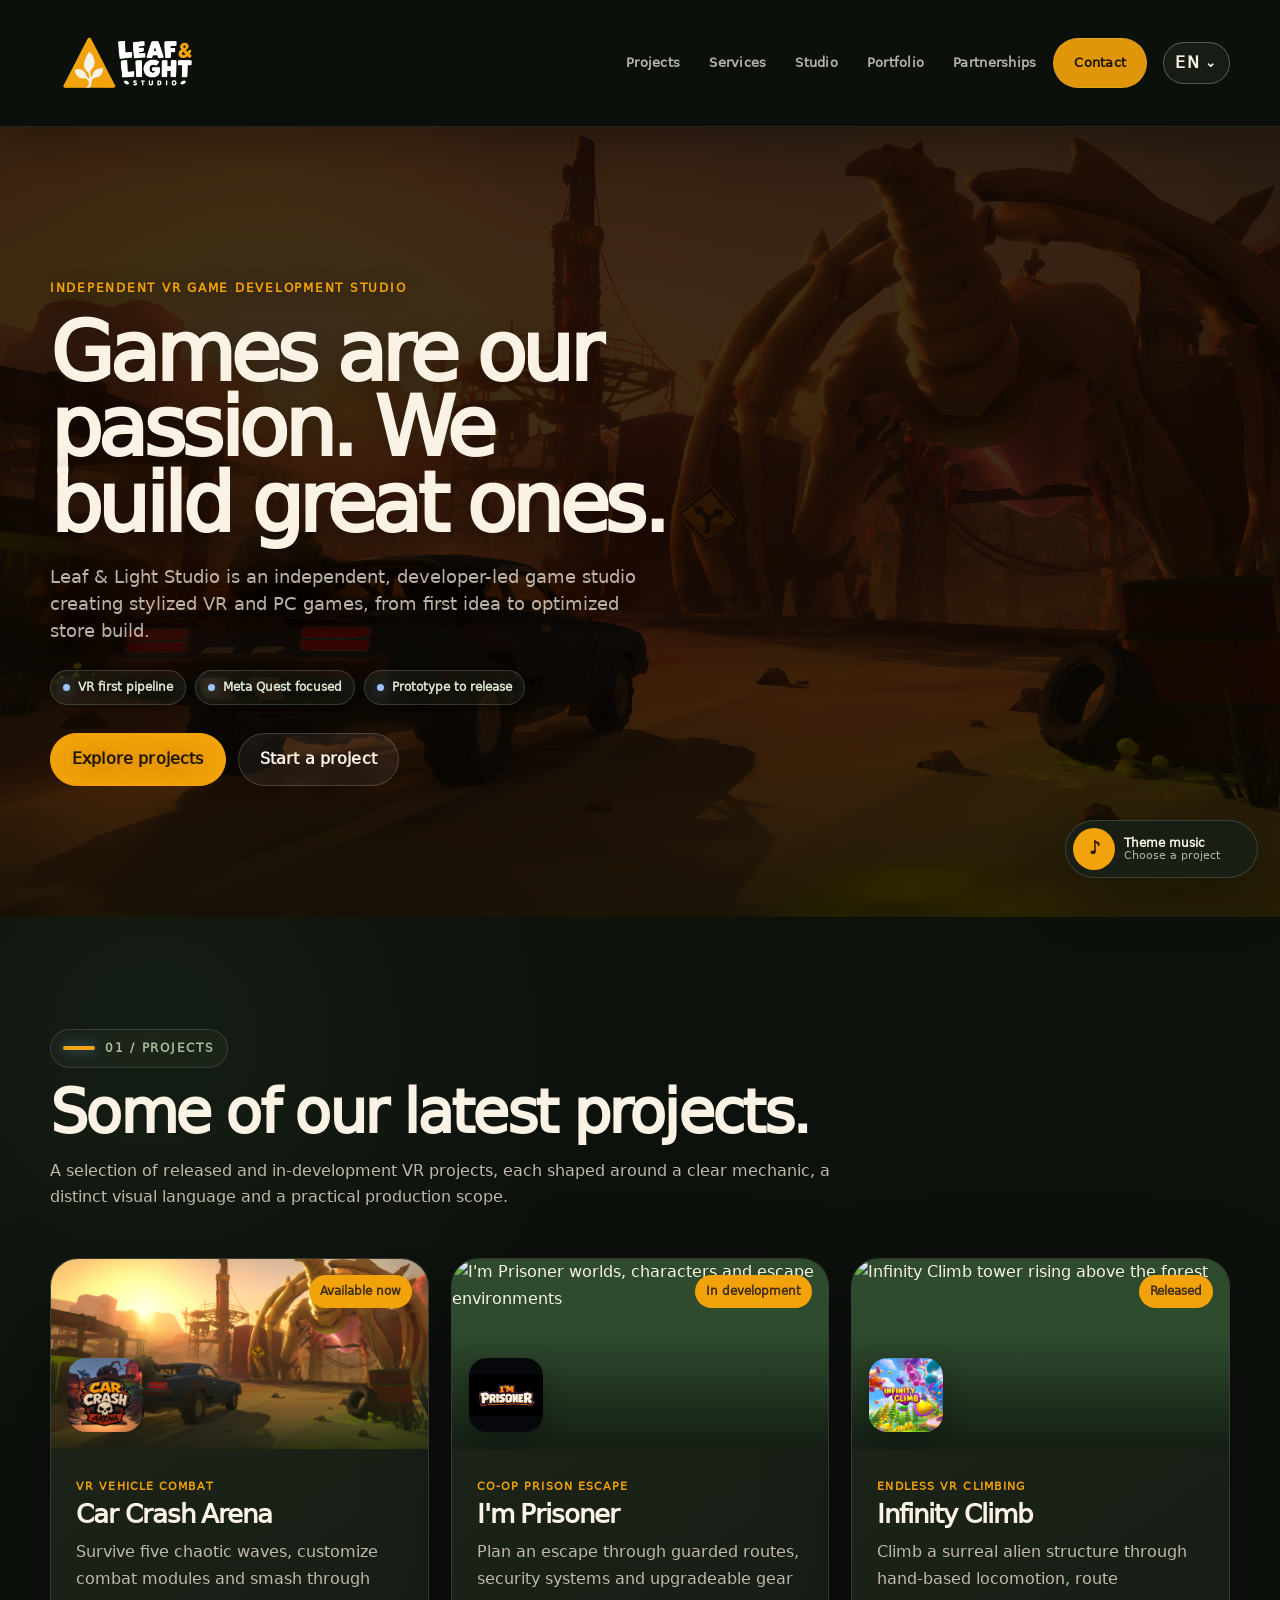
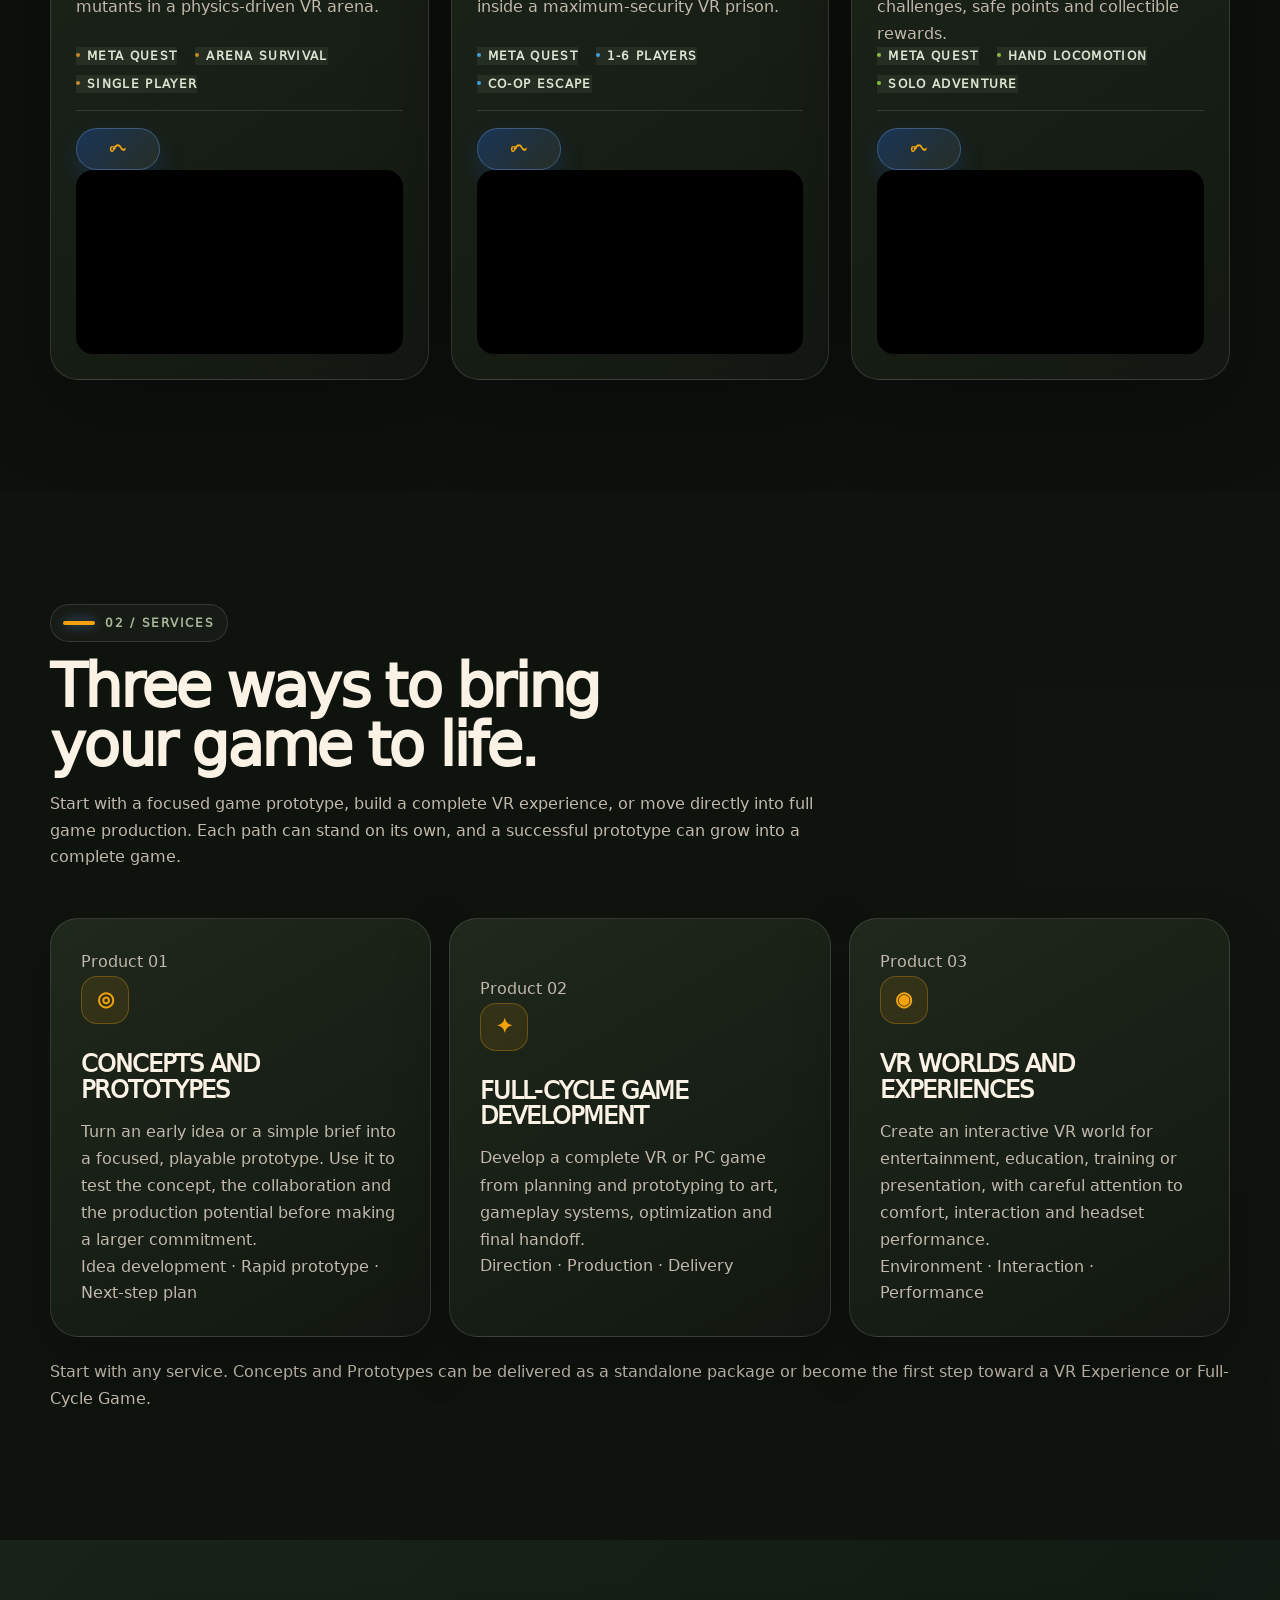
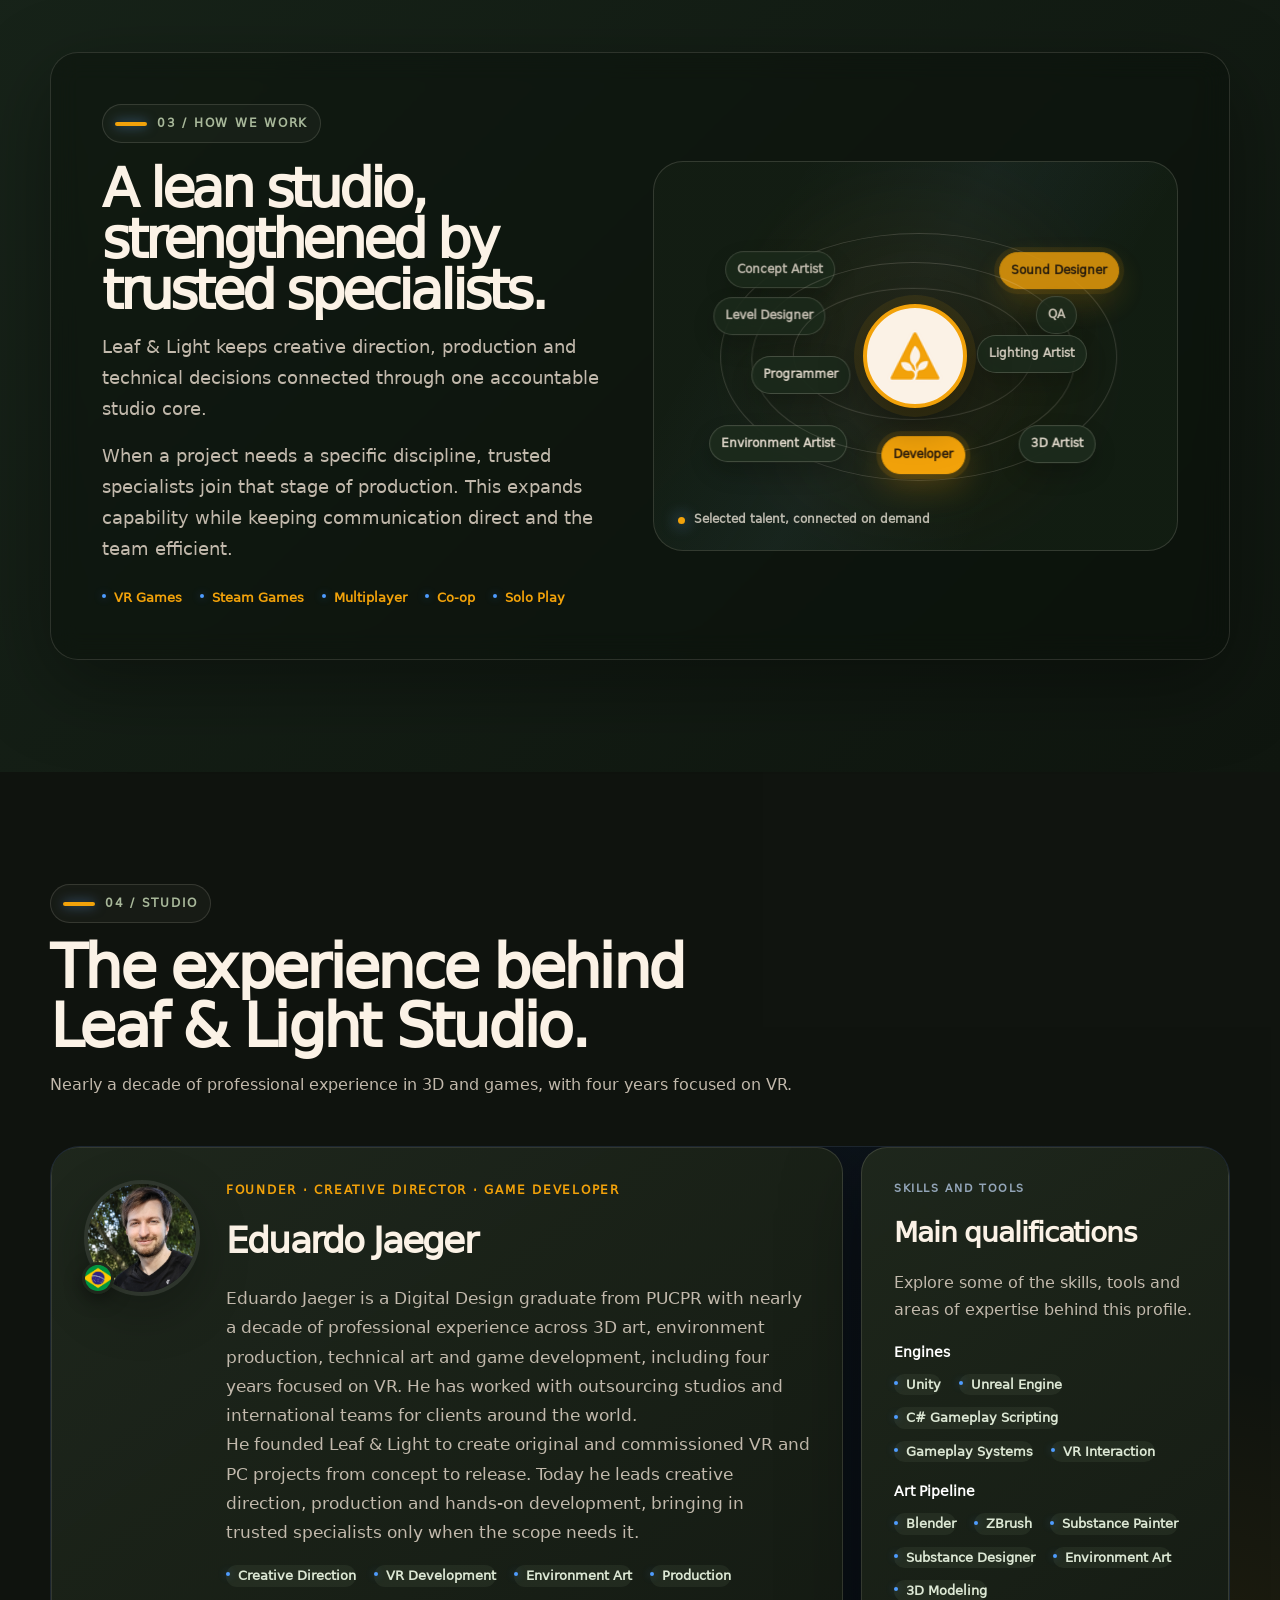
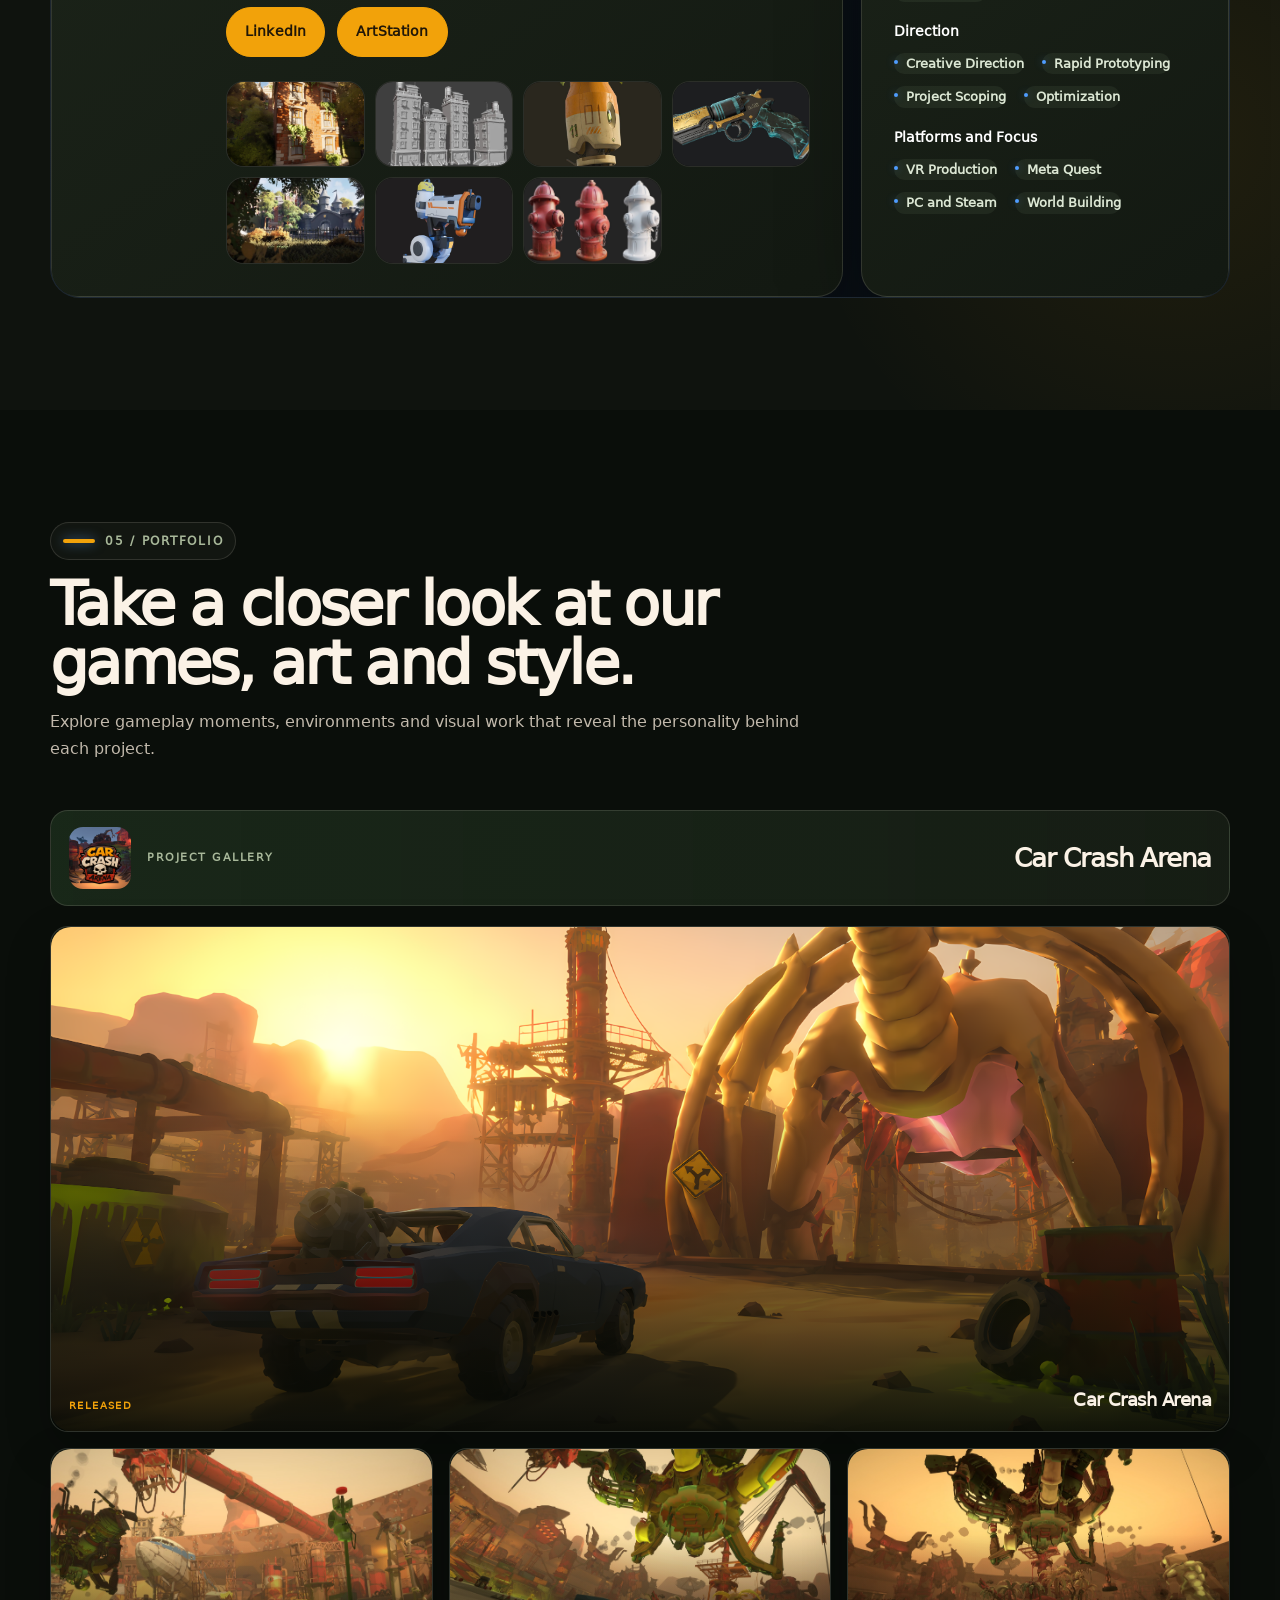
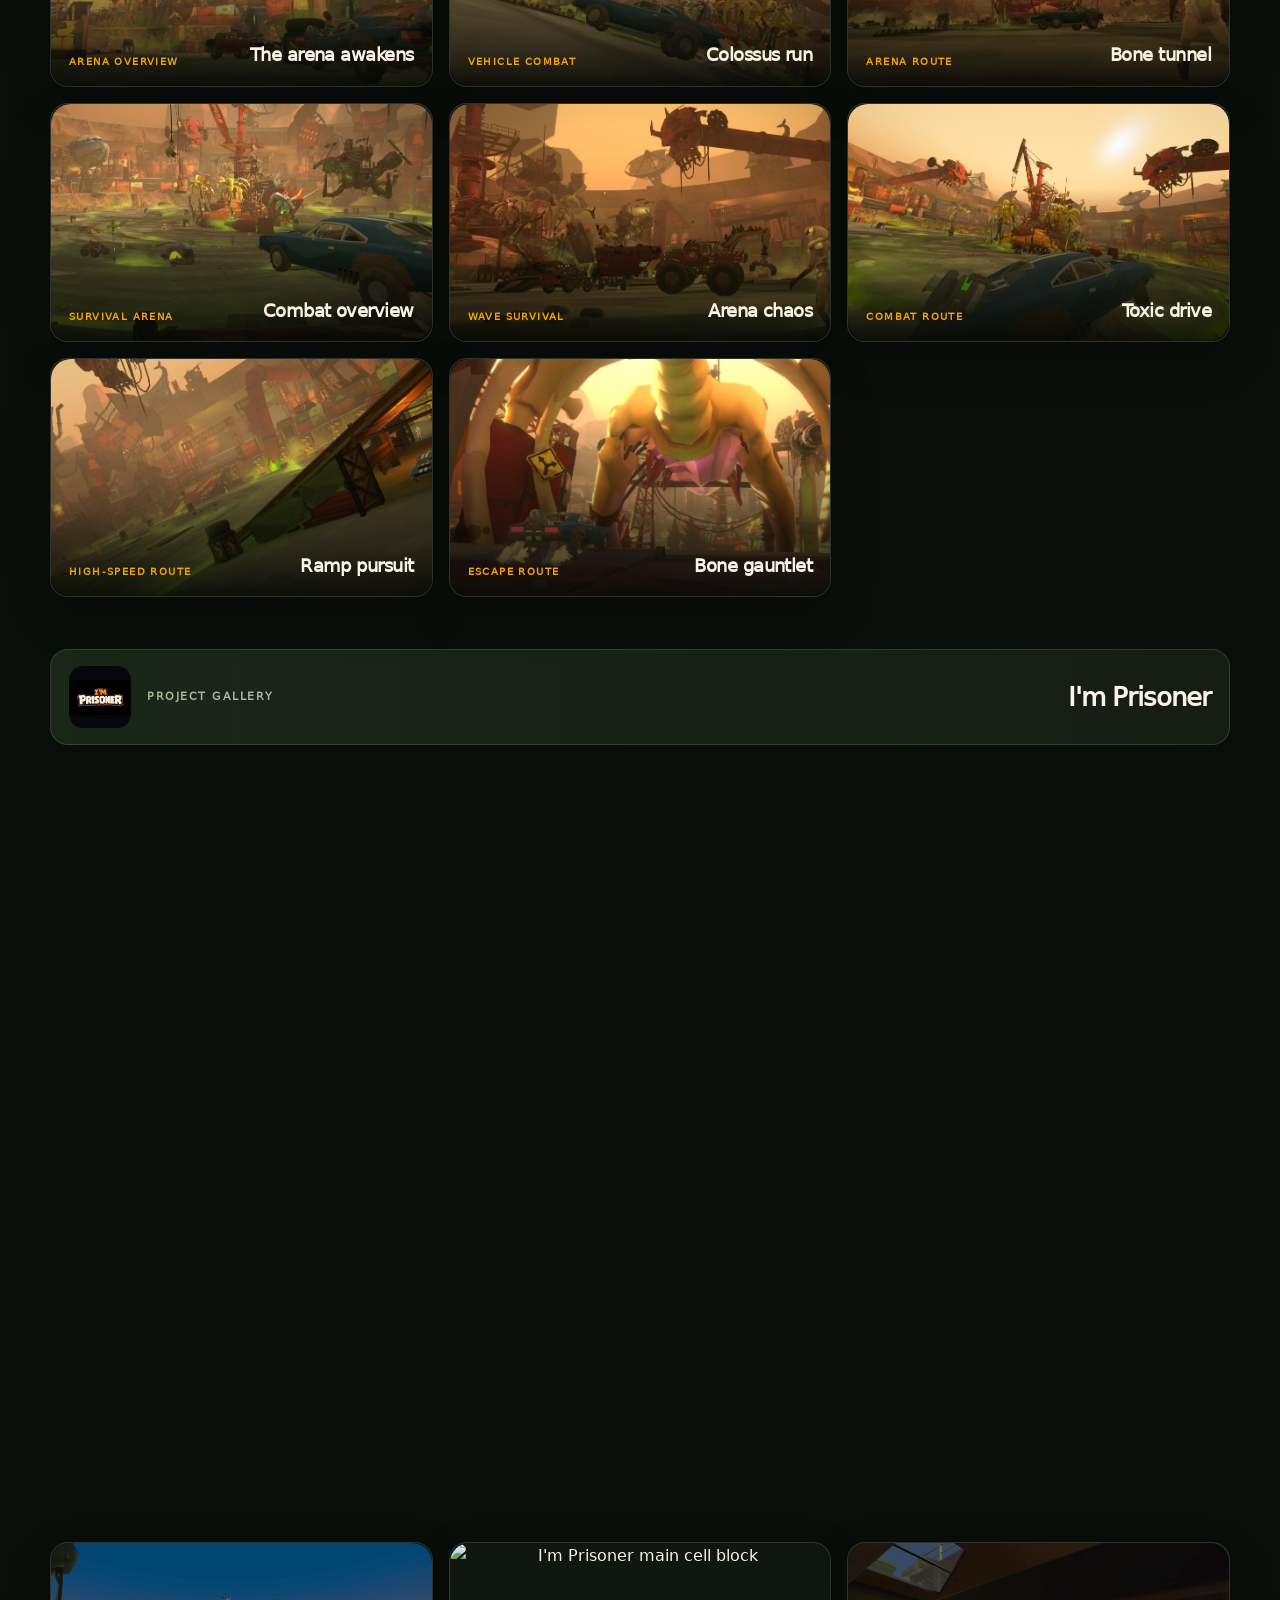
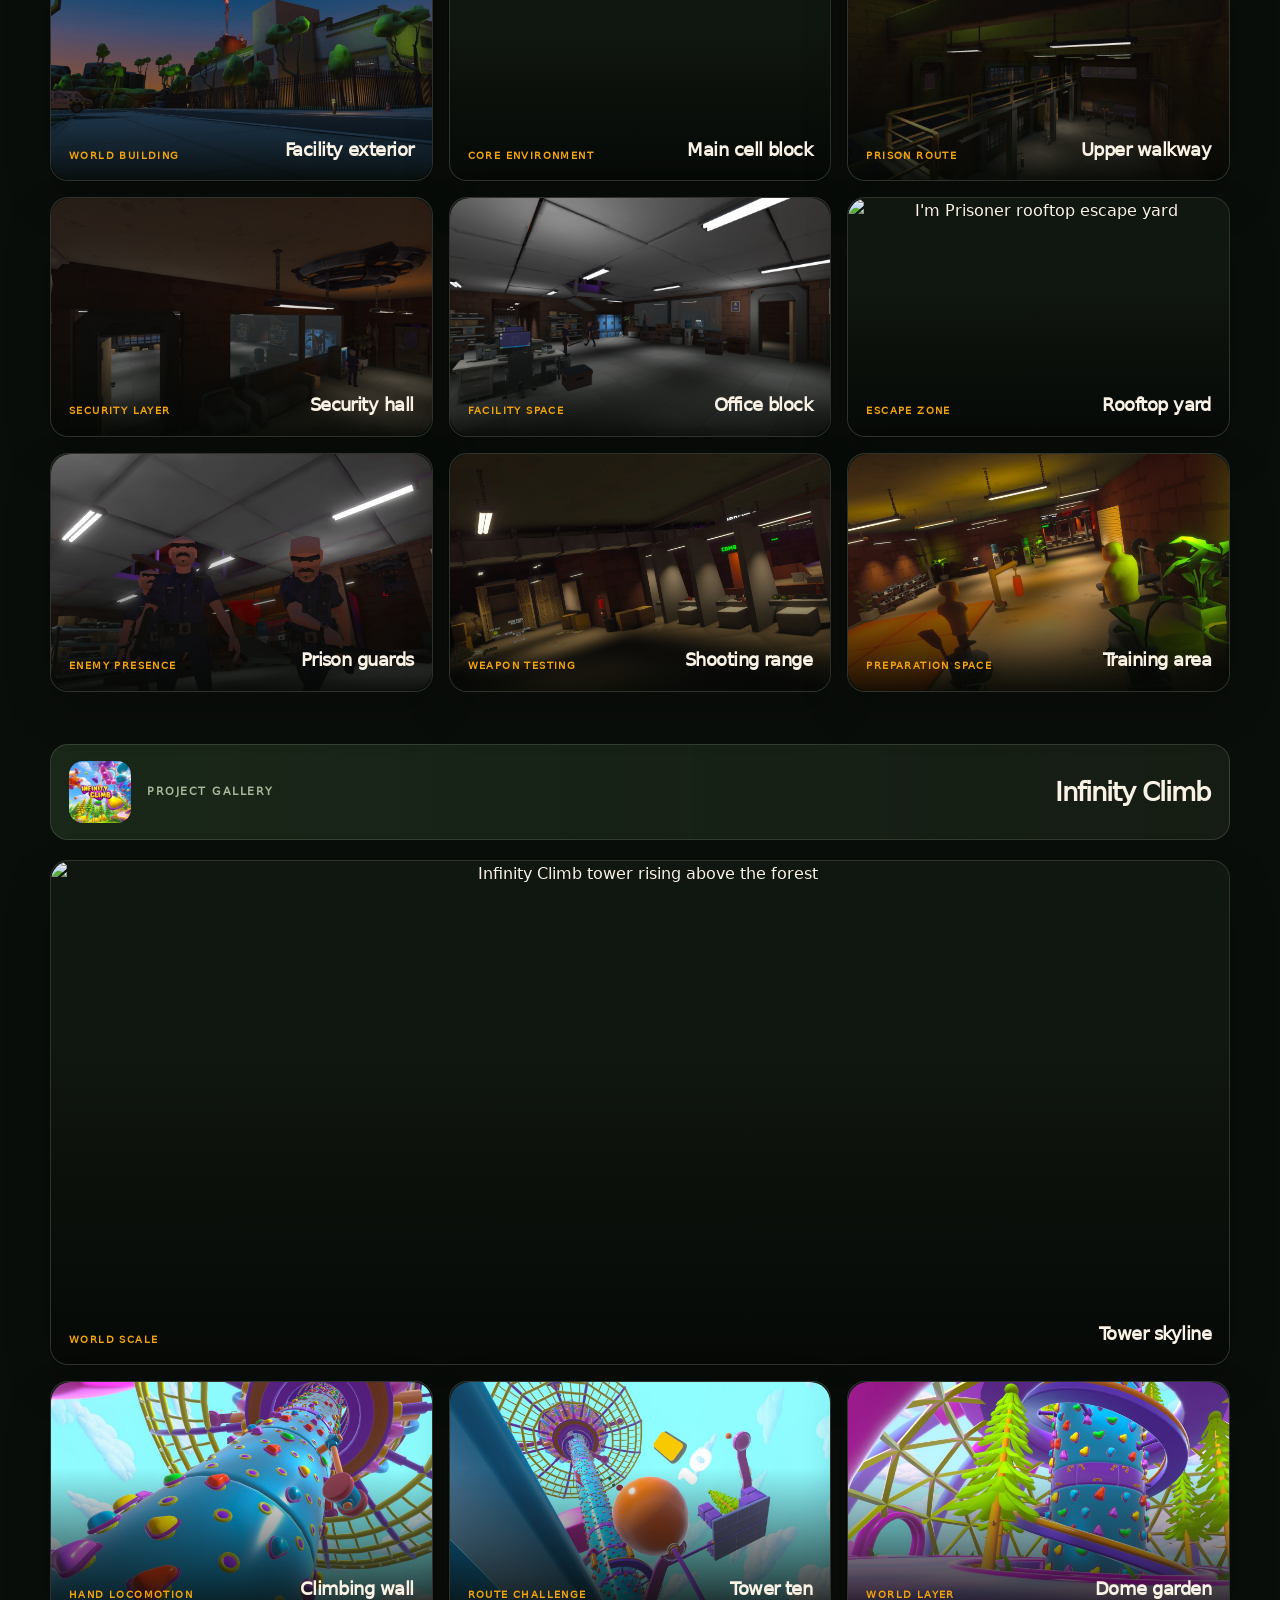
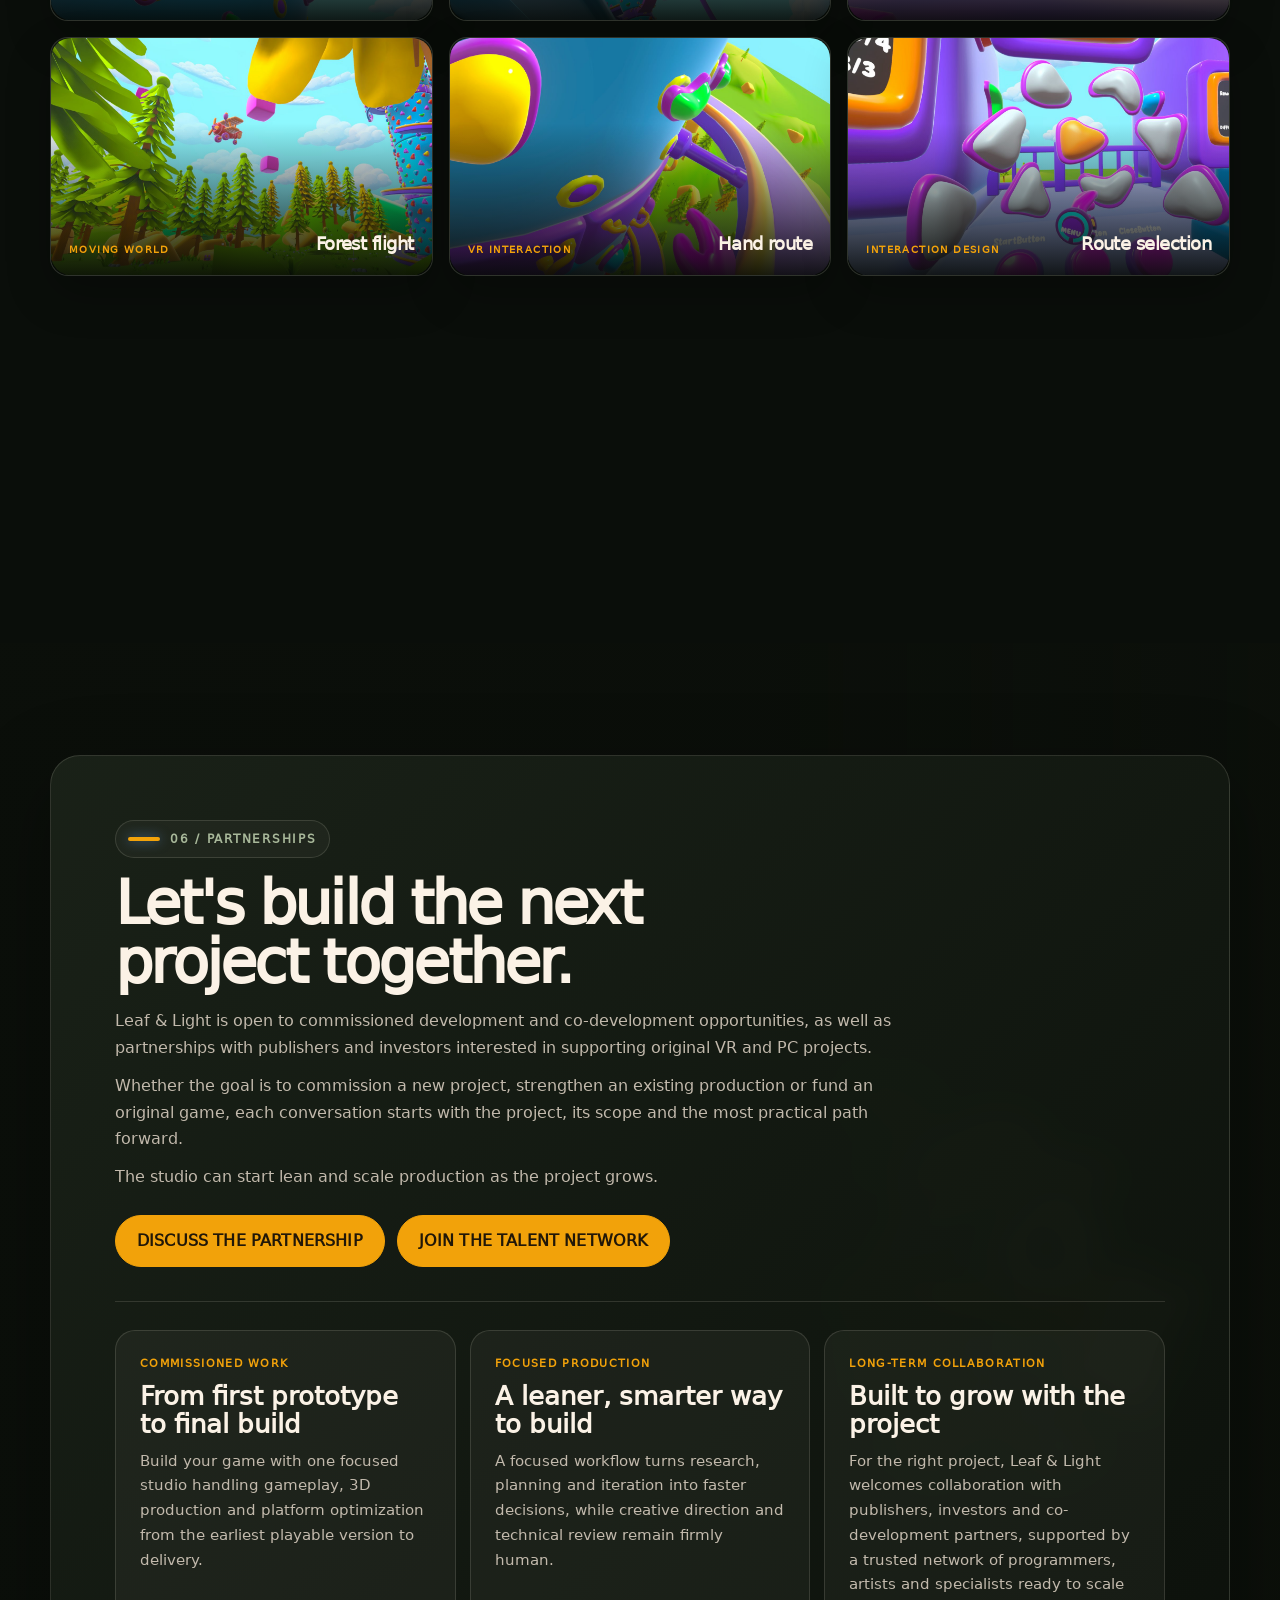
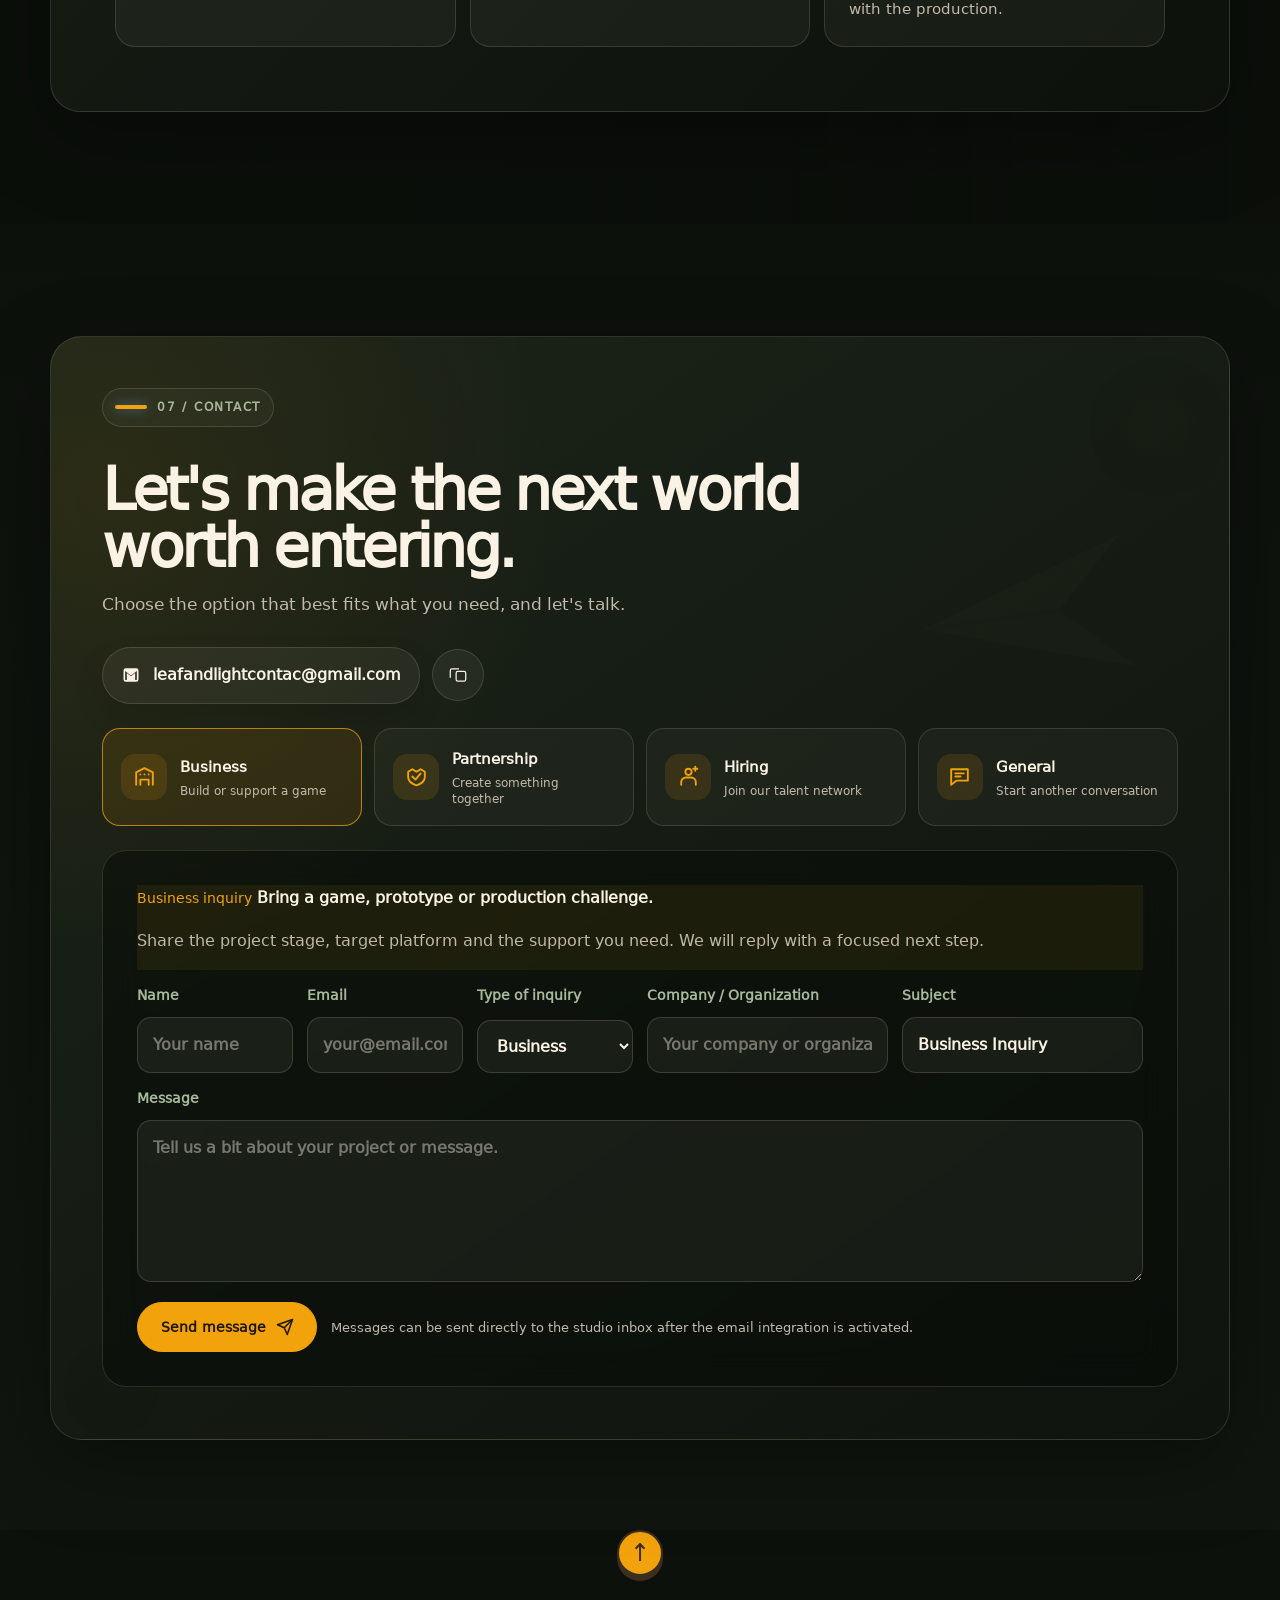
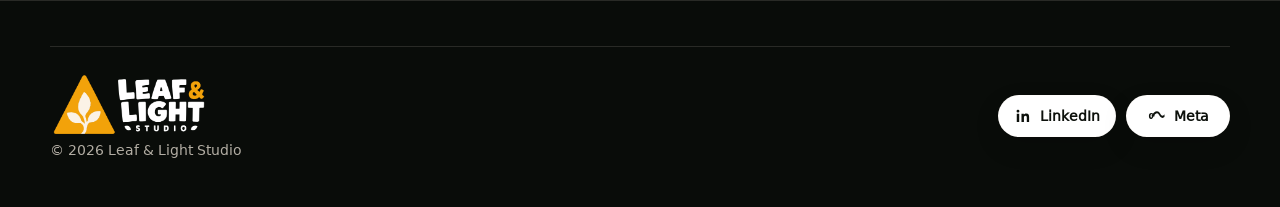
==== index.html @ 51af6d6d "Update launched projects and studio core visuals" ====
<!DOCTYPE html>
<html lang="en">
<head>
  <meta charset="UTF-8" />
  <meta name="viewport" content="width=device-width, initial-scale=1.0" />
  <meta name="description" content="Leaf &amp; Light Studio is a VR and game development company for Meta Quest, PC and Steam, offering prototypes, full production, co-development and partnerships." />
  <meta name="robots" content="index, follow, max-image-preview:large" />
  <title>Leaf &amp; Light Studio | VR &amp; Meta Quest Game Development</title>
  <link rel="canonical" href="https://leaflight.com.br/" />
  <link rel="icon" href="/assets/images/brand/favicon.png" type="image/png" />
  <meta property="og:type" content="website" />
  <meta property="og:site_name" content="Leaf &amp; Light Studio" />
  <meta property="og:locale" content="en_US" />
  <meta property="og:url" content="https://leaflight.com.br/" />
  <meta property="og:title" content="Leaf &amp; Light Studio | VR &amp; Meta Quest Game Development" />
  <meta property="og:description" content="Independent VR and game development studio for Meta Quest, PC and Steam. Prototypes, full production, co-development, publishing and investment partnerships." />
  <meta property="og:image" content="https://leaflight.com.br/assets/images/brand/open-graph.png" />
  <meta property="og:image:width" content="1200" />
  <meta property="og:image:height" content="630" />
  <meta property="og:image:alt" content="Leaf &amp; Light Studio VR game development showcase" />
  <meta name="twitter:card" content="summary_large_image" />
  <meta name="twitter:title" content="Leaf &amp; Light Studio | VR &amp; Meta Quest Game Development" />
  <meta name="twitter:description" content="VR games, Meta Quest development, prototypes, co-development and production partnerships." />
  <meta name="twitter:image" content="https://leaflight.com.br/assets/images/brand/open-graph.png" />
  <script type="application/ld+json">
  {
    "@context": "https://schema.org",
    "@graph": [
      {
        "@type": "Organization",
        "@id": "https://leaflight.com.br/#organization",
        "name": "Leaf & Light Studio",
        "alternateName": "Leaf and Light Studio",
        "url": "https://leaflight.com.br/",
        "description": "Independent VR and game development studio creating Meta Quest, PC and Steam games, prototypes and interactive worlds.",
        "email": "leafandlightcontac@gmail.com",
        "logo": {
          "@type": "ImageObject",
          "url": "https://leaflight.com.br/assets/images/brand/logo-stacked.png",
          "width": 4096,
          "height": 5391
        },
        "image": "https://leaflight.com.br/assets/images/brand/open-graph.png",
        "founder": {
          "@type": "Person",
          "name": "Eduardo Jaeger",
          "jobTitle": "Founder and Game Developer"
        },
        "sameAs": [
          "https://www.linkedin.com/company/leaf-light-studio/",
          "https://www.meta.com/experiences/profile/25575568562123762/"
        ],
        "knowsAbout": [
          "Virtual reality game development",
          "Meta Quest development",
          "PC game development",
          "Game prototyping",
          "AI-assisted game production",
          "3D art",
          "Technical art",
          "Game optimization"
        ]
      },
      {
        "@type": "WebSite",
        "@id": "https://leaflight.com.br/#website",
        "url": "https://leaflight.com.br/",
        "name": "Leaf & Light Studio",
        "publisher": {
          "@id": "https://leaflight.com.br/#organization"
        },
        "inLanguage": "en"
      },
      {
        "@type": "Service",
        "@id": "https://leaflight.com.br/#development-services",
        "name": "VR and game development services",
        "url": "https://leaflight.com.br/#services",
        "provider": {
          "@id": "https://leaflight.com.br/#organization"
        },
        "areaServed": "Worldwide",
        "serviceType": [
          "Meta Quest VR game development",
          "VR and PC game prototyping",
          "Full-cycle game development",
          "Co-development",
          "AI-assisted game production",
          "VR optimization"
        ]
      }
    ]
  }
  </script>
  <link rel="stylesheet" href="assets/css/styles.css?v=20260817064922-af6d2d00ad4e" />
  <link rel="stylesheet" href="assets/css/brand-v2.css?v=20260817064922-af6d2d00ad4e" />
  <link rel="stylesheet" href="assets/css/version-switcher.css?v=20260817064922-af6d2d00ad4e" />
</head>
<body class="leaf-light-brand">
  <header class="header">
    <div class="container nav">
      <div class="brand">
        <a class="brand-logo-link" href="https://www.linkedin.com/company/leaf-light-studio/" target="_blank" rel="noreferrer" aria-label="Open Leaf & Light Studio on LinkedIn">
          <img src="assets/images/brand/logo-horizontal-reversed.png" alt="Leaf & Light Studio" />
        </a>
      </div>
      <div class="nav-actions">
        <nav class="menu">
          <a href="#projects">Projects</a>
          <a href="#services">Services</a>
          <a href="#crew">Studio</a>
          <a href="#portfolio">Portfolio</a>
          <a href="#partnerships">Partnerships</a>
          <a href="#contact" class="cta">Contact</a>
        </nav>
        <div class="language-switcher" data-i18n-ignore>
          <button class="language-toggle" type="button" aria-haspopup="menu" aria-expanded="false" aria-label="Choose language">
            <span class="language-current">EN</span><span class="language-chevron" aria-hidden="true">⌄</span>
          </button>
          <div class="language-menu" role="menu" hidden>
            <button type="button" role="menuitemradio" aria-checked="true" data-language="en"><span>EN</span> English</button>
            <button type="button" role="menuitemradio" aria-checked="false" data-language="pt-BR"><span>PT</span> Português (BR)</button>
            <button type="button" role="menuitemradio" aria-checked="false" data-language="es"><span>ES</span> Español</button>
            <button type="button" role="menuitemradio" aria-checked="false" data-language="de"><span>DE</span> Deutsch</button>
            <button type="button" role="menuitemradio" aria-checked="false" data-language="zh-CN"><span>中</span> 中文（简体）</button>
          </div>
        </div>
      </div>
    </div>
  </header>

  <main id="top">
    <section class="hero">
      <div class="hero-bg">
      </div>
      <div class="container hero-content">
        <div class="hero-copy">
          <div class="eyebrow">Independent VR game development studio</div>
          <h1>Games are our passion. We build great ones.</h1>
          <p>
            Leaf &amp; Light Studio is an independent, developer-led game studio creating stylized VR and PC games, from first idea to optimized store build.
          </p>
          <div class="hero-pills">
            <span>VR first pipeline</span>
            <span>Meta Quest focused</span>
            <span>Prototype to release</span>
          </div>
          <div class="hero-buttons">
            <a href="#projects" class="btn">Explore projects</a>
            <a href="#contact" class="btn">Start a project</a>
          </div>
        </div>
        <div class="hero-side" aria-hidden="true">
          <div class="side-card">
            <div class="label">What we do</div>
            <strong>Full-cycle game production</strong>
            <p>From creative direction and prototyping to art, gameplay systems, optimization, platform preparation and final handoff.</p>
          </div>
          <div class="side-card">
            <div class="label">Platforms</div>
            <strong>Meta Quest, PC and Steam</strong>
            <p>VR-first production with practical performance targets, readable interaction and platform requirements considered from the first prototype.</p>
            <div class="platform-icon-row" aria-label="Supported platform focus">
              <span aria-label="Meta Quest">
                <svg viewBox="0 0 24 24" aria-hidden="true"><path d="M4.5 12c2.2-4.3 4.8-6.5 7.5-6.5 1.7 0 3 1.1 4.2 3.1 1.1 1.8 2 3 3.3 3 1.1 0 1.8-.8 2.5-1.8v3.1c-.8.9-1.6 1.6-2.8 1.6-2 0-3.1-1.6-4.2-3.4-1-1.7-1.7-2.7-2.9-2.7-1.6 0-3.5 1.8-5.3 5.3-.7 1.4-1.5 2.4-2.9 2.4-1.7 0-2.7-1.6-2.7-4.1 0-2.6 1.1-4 3.3-4 1.6 0 2.7 1 4 3.1l.4.6-.9 1.3-.6-1C6.4 10.2 5.5 9.5 4.6 9.5c-.8 0-1.3.9-1.3 2.5 0 1.3.4 2.1 1.1 2.1.6 0 .9-.5 1.1-1.1z" fill="currentColor"/></svg>
              </span>
              <span aria-label="VR headset">
                <svg viewBox="0 0 24 24" aria-hidden="true"><path d="M5.8 8.2h12.4c1.2 0 2.2 1 2.2 2.2v3.2c0 1.2-1 2.2-2.2 2.2h-3.1l-1.4-1.4h-3.4l-1.4 1.4H5.8c-1.2 0-2.2-1-2.2-2.2v-3.2c0-1.2 1-2.2 2.2-2.2Zm1.1 2.4a1.5 1.5 0 1 0 0 3 1.5 1.5 0 0 0 0-3Zm10.2 0a1.5 1.5 0 1 0 0 3 1.5 1.5 0 0 0 0-3Z" fill="currentColor"/></svg>
              </span>
              <span aria-label="Steam">
                <svg viewBox="0 0 24 24" aria-hidden="true"><path d="M16.7 4a4.2 4.2 0 0 0-4.1 3.4L8.5 10.4a3.7 3.7 0 0 0-2.8-.2L3 9.1v2.7l1.7.7a3.8 3.8 0 0 0 6.9 2.1l3.1-2.2A4.2 4.2 0 1 0 16.7 4Zm0 2.1a2.1 2.1 0 1 1 0 4.2 2.1 2.1 0 0 1 0-4.2ZM7.2 12a1.7 1.7 0 1 1-1.6 2.3l1.2.5a.9.9 0 0 0 .7-1.7l-1.2-.5c.3-.4.6-.6.9-.6Z" fill="currentColor"/></svg>
              </span>
              <span aria-label="PC">
                <svg viewBox="0 0 24 24" aria-hidden="true"><path d="M4.8 5.4h14.4c.9 0 1.6.7 1.6 1.6v8.4c0 .9-.7 1.6-1.6 1.6h-5.4v1.6h2.7V20h-9v-1.4h2.7V17H4.8c-.9 0-1.6-.7-1.6-1.6V7c0-.9.7-1.6 1.6-1.6Zm.2 2v7.4h14V7.4H5Z" fill="currentColor"/></svg>
              </span>
            </div>
          </div>
          <div class="hero-cover-control" aria-label="Hero cover loop">
            <span>Cover loop</span>
            <div class="slide-dots"></div>
          </div>
        </div>
      </div>
    </section>

    <section class="section" id="projects">
      <div class="container">
        <div class="section-head">
          <div class="eyebrow section-index">01 / Projects</div>
          <div>
            <h2>Some of our latest projects.</h2>
            <p>A selection of released and in-development VR projects, each shaped around a clear mechanic, a distinct visual language and a practical production scope.</p>
          </div>
        </div>

        <div class="project-grid project-catalog">
          <article class="project-card project-card--compact">
            <div class="project-media">
              <img src="assets/images/car-crash-arena-hero-2026.png" alt="Car Crash Arena vehicle approaching the giant arena creature" />
              <div class="project-identity project-identity--logo"><img src="assets/images/project-logos/car-crash-arena-logo-square.png" alt="Car Crash Arena logo" /></div>
              <span class="project-status">Available now</span>
            </div>
            <div class="project-body">
              <div class="project-title"><span class="project-kicker">VR vehicle combat</span><h3>Car Crash Arena</h3></div>
              <p>Survive five chaotic waves, customize combat modules and smash through mutants in a physics-driven VR arena.</p>
              <div class="tag-row"><span class="tag">Meta Quest</span><span class="tag">Arena survival</span><span class="tag">Single player</span></div>
              <div class="project-actions">
                <a class="store-link store-link--meta" href="https://www.meta.com/experiences/car-crash-arena/26991548930529478/" target="_blank" rel="noreferrer" aria-label="Open Car Crash Arena on the Meta Store">
                  <svg class="meta-store-icon" viewBox="0 0 24 24" aria-hidden="true"><path d="M4.5 12c2.2-4.3 4.8-6.5 7.5-6.5 1.7 0 3 1.1 4.2 3.1 1.1 1.8 2 3 3.3 3 1.1 0 1.8-.8 2.5-1.8v3.1c-.8.9-1.6 1.6-2.8 1.6-2 0-3.1-1.6-4.2-3.4-1-1.7-1.7-2.7-2.9-2.7-1.6 0-3.5 1.8-5.3 5.3-.7 1.4-1.5 2.4-2.9 2.4-1.7 0-2.7-1.6-2.7-4.1 0-2.6 1.1-4 3.3-4 1.6 0 2.7 1 4 3.1l.4.6-.9 1.3-.6-1C6.4 10.2 5.5 9.5 4.6 9.5c-.8 0-1.3.9-1.3 2.5 0 1.3.4 2.1 1.1 2.1.6 0 .9-.5 1.1-1.1z" fill="currentColor"/></svg>
                </a>
                <div class="project-trailer project-trailer--visible"><div class="video-embed"><iframe src="https://www.youtube-nocookie.com/embed/zTKtXHv1lbI?rel=0&playsinline=1&enablejsapi=1" title="Car Crash Arena trailer" loading="lazy" allow="accelerometer; autoplay; clipboard-write; encrypted-media; gyroscope; picture-in-picture; web-share" referrerpolicy="strict-origin-when-cross-origin" allowfullscreen></iframe></div></div>
              </div>
            </div>
          </article>

          <article class="project-card project-card--compact">
            <div class="project-media">
              <img src="assets/images/im-prisoner-cover-2026.png" alt="I'm Prisoner worlds, characters and escape environments" />
              <div class="project-identity project-identity--logo"><img src="assets/images/im-prisoner-logo-2026.png" alt="I'm Prisoner logo" /></div>
              <span class="project-status">In development</span>
            </div>
            <div class="project-body">
              <div class="project-title"><span class="project-kicker">Co-op prison escape</span><h3>I'm Prisoner</h3></div>
              <p>Plan an escape through guarded routes, security systems and upgradeable gear inside a maximum-security VR prison.</p>
              <div class="tag-row"><span class="tag">Meta Quest</span><span class="tag">1-6 players</span><span class="tag">Co-op escape</span></div>
              <div class="project-actions">
                <a class="store-link store-link--meta" href="https://www.meta.com/experiences/game-im-prisoner/25657930913826702/" target="_blank" rel="noreferrer" aria-label="Open I'm Prisoner on the Meta Store">
                  <svg class="meta-store-icon" viewBox="0 0 24 24" aria-hidden="true"><path d="M4.5 12c2.2-4.3 4.8-6.5 7.5-6.5 1.7 0 3 1.1 4.2 3.1 1.1 1.8 2 3 3.3 3 1.1 0 1.8-.8 2.5-1.8v3.1c-.8.9-1.6 1.6-2.8 1.6-2 0-3.1-1.6-4.2-3.4-1-1.7-1.7-2.7-2.9-2.7-1.6 0-3.5 1.8-5.3 5.3-.7 1.4-1.5 2.4-2.9 2.4-1.7 0-2.7-1.6-2.7-4.1 0-2.6 1.1-4 3.3-4 1.6 0 2.7 1 4 3.1l.4.6-.9 1.3-.6-1C6.4 10.2 5.5 9.5 4.6 9.5c-.8 0-1.3.9-1.3 2.5 0 1.3.4 2.1 1.1 2.1.6 0 .9-.5 1.1-1.1z" fill="currentColor"/></svg>
                </a>
                <div class="project-trailer project-trailer--visible"><div class="video-embed"><iframe src="https://www.youtube-nocookie.com/embed/jClY-se4Meo?rel=0&playsinline=1&enablejsapi=1" title="I'm Prisoner trailer" loading="lazy" allow="accelerometer; autoplay; clipboard-write; encrypted-media; gyroscope; picture-in-picture; web-share" referrerpolicy="strict-origin-when-cross-origin" allowfullscreen></iframe></div></div>
              </div>
            </div>
          </article>

          <article class="project-card project-card--compact">
            <div class="project-media">
              <img src="assets/images/portfolio/infinity-climb/infinity-climb-main-cover.png" alt="Infinity Climb tower rising above the forest" />
              <div class="project-identity project-identity--logo"><img src="assets/images/project-logos/infinity-climb-logo-square.png" alt="Infinity Climb logo" /></div>
              <span class="project-status">Released</span>
            </div>
            <div class="project-body">
              <div class="project-title"><span class="project-kicker">Endless VR climbing</span><h3>Infinity Climb</h3></div>
              <p>Climb a surreal alien structure through hand-based locomotion, route challenges, safe points and collectible rewards.</p>
              <div class="tag-row"><span class="tag">Meta Quest</span><span class="tag">Hand locomotion</span><span class="tag">Solo adventure</span></div>
              <div class="project-actions">
                <a class="store-link store-link--meta" href="https://www.meta.com/experiences/game-infinity-climb/32367249162920119/" target="_blank" rel="noreferrer" aria-label="Open Infinity Climb on the Meta Store">
                  <svg class="meta-store-icon" viewBox="0 0 24 24" aria-hidden="true"><path d="M4.5 12c2.2-4.3 4.8-6.5 7.5-6.5 1.7 0 3 1.1 4.2 3.1 1.1 1.8 2 3 3.3 3 1.1 0 1.8-.8 2.5-1.8v3.1c-.8.9-1.6 1.6-2.8 1.6-2 0-3.1-1.6-4.2-3.4-1-1.7-1.7-2.7-2.9-2.7-1.6 0-3.5 1.8-5.3 5.3-.7 1.4-1.5 2.4-2.9 2.4-1.7 0-2.7-1.6-2.7-4.1 0-2.6 1.1-4 3.3-4 1.6 0 2.7 1 4 3.1l.4.6-.9 1.3-.6-1C6.4 10.2 5.5 9.5 4.6 9.5c-.8 0-1.3.9-1.3 2.5 0 1.3.4 2.1 1.1 2.1.6 0 .9-.5 1.1-1.1z" fill="currentColor"/></svg>
                </a>
                <div class="project-trailer project-trailer--visible"><div class="video-embed"><iframe src="https://www.youtube-nocookie.com/embed/mJ9uwHqM4RM?rel=0&playsinline=1&enablejsapi=1" title="Infinity Climb trailer" loading="lazy" allow="accelerometer; autoplay; clipboard-write; encrypted-media; gyroscope; picture-in-picture; web-share" referrerpolicy="strict-origin-when-cross-origin" allowfullscreen></iframe></div></div>
              </div>
            </div>
          </article>
        </div>
      </div>
    </section>
    <section class="section" id="services">
      <div class="container">
        <div class="section-head">
          <div class="eyebrow section-index">02 / Services</div>
          <div>
            <h2>Three ways to bring your game to life.</h2>
            <p>Start with a focused game prototype, build a complete VR experience, or move directly into full game production. Each path can stand on its own, and a successful prototype can grow into a complete game.</p>
          </div>
        </div>

        <div class="services-grid service-pillars service-pillars--branching" role="group" aria-label="Select a service for the contact form">
          <button class="service-card service-card--pillar service-select-card service-select-card--orange" type="button" data-service="Concepts and Prototypes" data-flow="prototypes" aria-pressed="false">
            <span class="service-product-label">Product 01</span><span class="service-icon service-orange" aria-hidden="true">&#9678;</span>
            <h3>CONCEPTS AND PROTOTYPES</h3>
            <p>Turn an early idea or a simple brief into a focused, playable prototype. Use it to test the concept, the collaboration and the production potential before making a larger commitment.</p>
            <span class="service-scope">Idea development &middot; Rapid prototype &middot; Next-step plan</span>
            <span class="service-selected-note" aria-hidden="true">Active</span>
          </button>
          <div class="service-upgrade-arrows" aria-hidden="true"><span></span><span></span></div>
          <button class="service-card service-card--pillar service-select-card service-select-card--purple" type="button" data-service="Full-Cycle Game Development" data-flow="full-cycle" aria-pressed="false">
            <span class="service-product-label">Product 02</span><span class="service-icon service-purple" aria-hidden="true">&#10022;</span>
            <h3>FULL-CYCLE GAME DEVELOPMENT</h3>
            <p>Develop a complete VR or PC game from planning and prototyping to art, gameplay systems, optimization and final handoff.</p>
            <span class="service-scope">Direction &middot; Production &middot; Delivery</span>
            <span class="service-selected-note" aria-hidden="true">Active</span>
          </button>
          <button class="service-card service-card--pillar service-select-card service-select-card--blue" type="button" data-service="VR Worlds and Experiences" data-flow="vr-worlds" aria-pressed="false">
            <span class="service-product-label">Product 03</span><span class="service-icon service-blue" aria-hidden="true">&#9673;</span>
            <h3>VR WORLDS AND EXPERIENCES</h3>
            <p>Create an interactive VR world for entertainment, education, training or presentation, with careful attention to comfort, interaction and headset performance.</p>
            <span class="service-scope">Environment &middot; Interaction &middot; Performance</span>
            <span class="service-selected-note" aria-hidden="true">Active</span>
          </button>
        </div>

        <p class="service-selection-status service-selection-status--static">Start with any service. Concepts and Prototypes can be delivered as a standalone package or become the first step toward a VR Experience or Full-Cycle Game.</p>
        <p class="service-selection-status" id="serviceSelectionStatus" role="status" aria-live="polite" hidden></p>

        <div class="process-wrap flow-wrap" id="serviceFlow" hidden>
          <div class="flow-heading">
            <div><div class="eyebrow">Selected creation flow</div><h3 id="serviceFlowTitle"></h3></div>
            <p id="serviceFlowIntro"></p>
          </div>
          <div class="process-flow" id="serviceFlowSteps"></div>
          <p class="flow-note" id="serviceFlowNote" hidden></p>
        </div>
      </div>
    </section>
    <section class="section" id="how-we-work">
      <div class="container approach">
        <div class="approach-copy">
          <div class="eyebrow section-index">03 / How we work</div>
          <h2>A lean studio, strengthened by trusted specialists.</h2>
          <p>
            Leaf &amp; Light keeps creative direction, production and technical decisions connected through one accountable studio core.
          </p>
          <p>
            When a project needs a specific discipline, trusted specialists join that stage of production. This expands capability while keeping communication direct and the team efficient.
          </p>
          <div class="approach-pills">
            <span>VR Games</span>
            <span>Steam Games</span>
            <span>Multiplayer</span>
            <span>Co-op</span>
            <span>Solo Play</span>
          </div>
        </div>
        <div class="approach-visual" aria-label="Leaf and Light studio core connected to selected specialists on demand">
          <div class="talent-orbit orbit-outer" aria-hidden="true">
            <span class="orbit-node" data-angle="0.785" data-speed="0.998">3D Artist</span>
            <span class="orbit-node" data-angle="2.356" data-speed="1.002" data-mobile-secondary>Environment Artist</span>
            <span class="orbit-node" data-angle="3.927" data-speed="0.997" data-mobile-secondary>Concept Artist</span>
            <span class="orbit-node" data-angle="5.498" data-speed="1.003">Sound Designer</span>
          </div>
          <div class="talent-orbit orbit-middle" aria-hidden="true">
            <span class="orbit-node" data-angle="5.8" data-speed="1.001" data-mobile-secondary>QA</span>
            <span class="orbit-node" data-angle="1.5" data-speed="0.998">Developer</span>
            <span class="orbit-node" data-angle="3.6" data-speed="1.002">Level Designer</span>
          </div>
          <div class="talent-orbit orbit-inner" aria-hidden="true">
            <span class="orbit-node" data-angle="0" data-speed="0.999" data-mobile-secondary>Lighting Artist</span>
            <span class="orbit-node" data-angle="2.8" data-speed="1.001">Programmer</span>
          </div>
          <div class="core-node" role="img" aria-label="Leaf and Light Studio core">
            <img src="assets/images/brand/favicon.png" alt="" aria-hidden="true" />
            <strong>Leaf &amp; Light Core</strong>
          </div>
          <div class="orbit-caption"><span></span> Selected talent, connected on demand</div>
        </div>
      </div>
    </section>

    <section class="section" id="crew">
      <div class="container">
        <div class="section-head">
          <div class="eyebrow section-index">04 / Studio</div>
          <div>
            <h2>The experience behind Leaf &amp; Light Studio.</h2>
            <p>Nearly a decade of professional experience in 3D and games, with four years focused on VR.</p>
          </div>
        </div>

        <div class="leadership-grid">
          <article class="leader-card leader-main">
            <a class="leader-photo-link" href="https://www.linkedin.com/in/eduardo-jaeger-3a2549112/" target="_blank" rel="noreferrer" aria-label="Open Eduardo Jaeger's LinkedIn profile">
              <span class="leader-photo-wrap">
                <img class="leader-photo" src="assets/images/eduardo-jaeger.jpg" alt="Portrait of Eduardo Jaeger" />
                <img class="country-flag" src="assets/images/brazil-flag.png" alt="Brazil" />
                <span class="photo-link-hint" aria-hidden="true">in</span>
              </span>
            </a>
            <div class="leader-copy">
              <div class="eyebrow">Founder &middot; Creative Director &middot; Game Developer</div>
              <h3>Eduardo Jaeger</h3>
              <p>
                Eduardo Jaeger is a Digital Design graduate from PUCPR with nearly a decade of professional experience across 3D art, environment production, technical art and game development, including four years focused on VR. He has worked with outsourcing studios and international teams for clients around the world.
              </p>
              <p>
                He founded Leaf &amp; Light to create original and commissioned VR and PC projects from concept to release. Today he leads creative direction, production and hands-on development, bringing in trusted specialists only when the scope needs it.
              </p>
              <div class="leader-tags">
                <span>Creative Direction</span>
                <span>VR Development</span>
                <span>Environment Art</span>
                <span>Production</span>
              </div>
              <div class="leader-actions">
                <a class="btn primary small" href="https://www.linkedin.com/in/eduardo-jaeger-3a2549112/" target="_blank" rel="noreferrer">LinkedIn</a>
                <a class="btn primary small" href="https://www.artstation.com/eduardojaeger" target="_blank" rel="noreferrer">ArtStation</a>
              </div>
              <div class="crew-work-grid" aria-label="Selected work by Eduardo Jaeger">
                <figure class="crew-work-item"><button class="portfolio-open" type="button" aria-label="Open urban environment artwork"><img src="assets/images/crew/eduardo/urban-environment.jpg" alt="Stylized urban environment with brick buildings and foliage" /></button><figcaption><span>Environment Art</span><strong>Urban study</strong></figcaption></figure>
                <figure class="crew-work-item"><button class="portfolio-open" type="button" aria-label="Open modular building artwork"><img src="assets/images/crew/eduardo/modular-buildings.jpg" alt="Modular stylized apartment building models" /></button><figcaption><span>3D Art</span><strong>Modular kit</strong></figcaption></figure>
                <figure class="crew-work-item"><button class="portfolio-open" type="button" aria-label="Open care robot artwork"><img src="assets/images/crew/eduardo/care-robot.jpg" alt="Stylized care robot character" /></button><figcaption><span>Character Art</span><strong>Care robot</strong></figcaption></figure>
                <figure class="crew-work-item"><button class="portfolio-open" type="button" aria-label="Open science fiction weapon artwork"><img src="assets/images/crew/eduardo/sci-fi-weapon.jpg" alt="Detailed science fiction weapon model" /></button><figcaption><span>Hard Surface</span><strong>GEIND EL-528</strong></figcaption></figure>
                <figure class="crew-work-item"><button class="portfolio-open" type="button" aria-label="Open park environment artwork"><img src="assets/images/crew/eduardo/park-environment.jpg" alt="Stylized park and castle environment" /></button><figcaption><span>World Building</span><strong>Park scene</strong></figcaption></figure>
                <figure class="crew-work-item"><button class="portfolio-open" type="button" aria-label="Open robot character artwork"><img src="assets/images/crew/eduardo/character-robot.jpg" alt="Stylized robot character carrying a weapon" /></button><figcaption><span>Character Art</span><strong>Unit concept</strong></figcaption></figure>
                <figure class="crew-work-item"><button class="portfolio-open" type="button" aria-label="Open fire hydrant artwork"><img src="assets/images/crew/eduardo/fire-hydrant.jpg" alt="Detailed fire hydrant material study" /></button><figcaption><span>Prop Art</span><strong>Material study</strong></figcaption></figure>
              </div>
            </div>
          </article>

          <div class="leader-side-stack">
            <article class="info-card">
              <div class="label">Skills and tools</div>
              <h3>Main qualifications</h3>
              <p>Explore some of the skills, tools and areas of expertise behind this profile.</p>
              <div class="skill-groups">
                <div class="skill-group">
                  <strong>Engines</strong>
                  <div class="skill-list">
                    <span>Unity</span><span>Unreal Engine</span><span>C# Gameplay Scripting</span><span>Gameplay Systems</span><span>VR Interaction</span>
                  </div>
                </div>
                <div class="skill-group">
                  <strong>Art Pipeline</strong>
                  <div class="skill-list">
                    <span>Blender</span><span>ZBrush</span><span>Substance Painter</span><span>Substance Designer</span><span>Environment Art</span><span>3D Modeling</span>
                  </div>
                </div>
                <div class="skill-group">
                  <strong>Direction</strong>
                  <div class="skill-list">
                    <span>Creative Direction</span><span>Rapid Prototyping</span><span>Project Scoping</span><span>Optimization</span>
                  </div>
                </div>
                <div class="skill-group">
                  <strong>Platforms and Focus</strong>
                  <div class="skill-list">
                    <span>VR Production</span><span>Meta Quest</span><span>PC and Steam</span><span>World Building</span>
                  </div>
                </div>
              </div>
            </article>

        </div>
        </div>
      </div>
    </section>

    <section class="section" id="portfolio">
      <div class="container portfolio-shell">
        <div class="section-head">
          <div class="eyebrow section-index">05 / Portfolio</div>
          <div>
            <h2>Take a closer look at our games, art and style.</h2>
            <p>Explore gameplay moments, environments and visual work that reveal the personality behind each project.</p>
          </div>
        </div>

        <div class="portfolio-grid cinematic-grid" id="portfolioGrid">
          <div class="portfolio-chapter portfolio-chapter--car"><span class="portfolio-chapter-label">Project gallery</span><span class="portfolio-chapter-mark"><img src="assets/images/project-logos/car-crash-arena-logo-square.png" alt="" aria-hidden="true" /></span><strong>Car Crash Arena</strong></div>

          <figure class="shot cinema-shot cinema-project-feature portfolio-reveal" data-project="Car Crash Arena">
            <button class="portfolio-open" type="button" aria-label="Open new Car Crash Arena cover"><img src="assets/images/car-crash-arena-hero-2026.png" alt="Car Crash Arena vehicle approaching the giant arena creature" /></button>
            <figcaption><span>Released</span><strong>Car Crash Arena</strong></figcaption>
          </figure>

          <figure class="shot cinema-shot cinema-thumb portfolio-reveal" data-project="Car Crash Arena">
            <button class="portfolio-open" type="button" aria-label="Open The arena awakens image"><img src="assets/images/car_crash_showcase_arena.jpg" alt="Car Crash Arena panoramic arena view" loading="lazy" /></button>
            <figcaption><span>Arena overview</span><strong>The arena awakens</strong></figcaption>
          </figure>
          <figure class="shot cinema-shot cinema-thumb portfolio-reveal" data-project="Car Crash Arena">
            <button class="portfolio-open" type="button" aria-label="Open Colossus run image"><img src="assets/images/car_crash_showcase_colossus.jpg" alt="Car Crash Arena vehicle beneath the arena colossus" /></button>
            <figcaption><span>Vehicle combat</span><strong>Colossus run</strong></figcaption>
          </figure>
          <figure class="shot cinema-shot cinema-thumb portfolio-reveal" data-project="Car Crash Arena">
            <button class="portfolio-open" type="button" aria-label="Open Bone tunnel image"><img src="assets/images/car_crash_showcase_tunnel.jpg" alt="Car Crash Arena car driving through the bone tunnel" /></button>
            <figcaption><span>Arena route</span><strong>Bone tunnel</strong></figcaption>
          </figure>
          <figure class="shot cinema-shot cinema-thumb portfolio-reveal" data-project="Car Crash Arena">
            <button class="portfolio-open" type="button" aria-label="Open Combat overview image"><img src="assets/images/car_crash_showcase_combat.jpg" alt="Car Crash Arena open combat overview" /></button>
            <figcaption><span>Survival arena</span><strong>Combat overview</strong></figcaption>
          </figure>
          <figure class="shot cinema-shot cinema-thumb portfolio-reveal" data-project="Car Crash Arena">
            <button class="portfolio-open" type="button" aria-label="Open Arena chaos image"><img src="assets/images/car_crash_showcase_chaos.jpg" alt="Car Crash Arena enemies and vehicles during a wave" /></button>
            <figcaption><span>Wave survival</span><strong>Arena chaos</strong></figcaption>
          </figure>
          <figure class="shot cinema-shot cinema-thumb portfolio-reveal" data-project="Car Crash Arena">
            <button class="portfolio-open" type="button" aria-label="Open Toxic drive image"><img src="assets/images/car_crash_showcase_drive.jpg" alt="Car Crash Arena vehicle crossing the toxic arena" /></button>
            <figcaption><span>Combat route</span><strong>Toxic drive</strong></figcaption>
          </figure>
          <figure class="shot cinema-shot cinema-thumb portfolio-reveal" data-project="Car Crash Arena">
            <button class="portfolio-open" type="button" aria-label="Open Ramp pursuit image"><img src="assets/images/car_crash_showcase_ramp.jpg" alt="Car Crash Arena ramp pursuit" /></button>
            <figcaption><span>High-speed route</span><strong>Ramp pursuit</strong></figcaption>
          </figure>
          <figure class="shot cinema-shot cinema-thumb portfolio-reveal" data-project="Car Crash Arena">
            <button class="portfolio-open" type="button" aria-label="Open Bone gauntlet image"><img src="assets/images/car_crash_showcase_gauntlet.jpg" alt="Car Crash Arena car escaping the bone gauntlet" /></button>
            <figcaption><span>Escape route</span><strong>Bone gauntlet</strong></figcaption>
          </figure>

          <div class="portfolio-chapter portfolio-chapter--secondary portfolio-chapter--prison"><span class="portfolio-chapter-label">Project gallery</span><span class="portfolio-chapter-mark"><img src="assets/images/im-prisoner-logo-2026.png" alt="" aria-hidden="true" /></span><strong>I'm Prisoner</strong></div>

          <figure class="shot cinema-shot cinema-project-feature portfolio-reveal" data-project="I'm Prisoner">
            <button class="portfolio-open" type="button" aria-label="Open new I'm Prisoner cover"><img src="assets/images/im-prisoner-cover-2026.png" alt="I'm Prisoner worlds, characters and escape environments" loading="lazy" /></button>
            <figcaption><span>New cover</span><strong>Worlds of I'm Prisoner</strong></figcaption>
          </figure>
          <figure class="shot cinema-shot cinema-thumb portfolio-reveal" data-project="I'm Prisoner">
            <button class="portfolio-open" type="button" aria-label="Open Sniper position image"><img src="assets/images/portfolio/im-prisoner/im-prisoner-sniper.jpg" alt="I'm Prisoner sniper view inside the prison" loading="lazy" /></button>
            <figcaption><span>Precision combat</span><strong>Sniper position</strong></figcaption>
          </figure>
          <figure class="shot cinema-shot cinema-thumb portfolio-reveal" data-project="I'm Prisoner">
            <button class="portfolio-open" type="button" aria-label="Open Turret defense image"><img src="assets/images/portfolio/im-prisoner/im-prisoner-turret-defense.jpg" alt="I'm Prisoner deployable defense turret" loading="lazy" /></button>
            <figcaption><span>Defense system</span><strong>Turret setup</strong></figcaption>
          </figure>
          <figure class="shot cinema-shot cinema-thumb portfolio-reveal" data-project="I'm Prisoner">
            <button class="portfolio-open" type="button" aria-label="Open Heist room image"><img src="assets/images/portfolio/im-prisoner/im-prisoner-heist-room.jpg" alt="I'm Prisoner heist planning room" loading="lazy" /></button>
            <figcaption><span>Planning hub</span><strong>Heist room</strong></figcaption>
          </figure>
          <figure class="shot cinema-shot cinema-thumb portfolio-reveal" data-project="I'm Prisoner">
            <button class="portfolio-open" type="button" aria-label="Open Prison exterior image"><img src="assets/images/portfolio/im-prisoner/im-prisoner-prison-exterior.jpg" alt="I'm Prisoner facility exterior at dusk" loading="lazy" /></button>
            <figcaption><span>World building</span><strong>Facility exterior</strong></figcaption>
          </figure>
          <figure class="shot cinema-shot cinema-thumb portfolio-reveal" data-project="I'm Prisoner">
            <button class="portfolio-open" type="button" aria-label="Open Main cells image"><img src="assets/images/portfolio/im-prisoner/im-prisoner-main-cells-new.png" alt="I'm Prisoner main cell block" loading="lazy" /></button>
            <figcaption><span>Core environment</span><strong>Main cell block</strong></figcaption>
          </figure>
          <figure class="shot cinema-shot cinema-thumb portfolio-reveal" data-project="I'm Prisoner">
            <button class="portfolio-open" type="button" aria-label="Open Upper walkway image"><img src="assets/images/portfolio/im-prisoner/im-prisoner-upper-walkway.png" alt="I'm Prisoner upper prison walkway" loading="lazy" /></button>
            <figcaption><span>Prison route</span><strong>Upper walkway</strong></figcaption>
          </figure>
          <figure class="shot cinema-shot cinema-thumb portfolio-reveal" data-project="I'm Prisoner">
            <button class="portfolio-open" type="button" aria-label="Open Security hall image"><img src="assets/images/portfolio/im-prisoner/im-prisoner-security-hall.png" alt="I'm Prisoner guarded security hallway" loading="lazy" /></button>
            <figcaption><span>Security layer</span><strong>Security hall</strong></figcaption>
          </figure>
          <figure class="shot cinema-shot cinema-thumb portfolio-reveal" data-project="I'm Prisoner">
            <button class="portfolio-open" type="button" aria-label="Open Office block image"><img src="assets/images/portfolio/im-prisoner/im-prisoner-office-block.png" alt="I'm Prisoner office block inside the facility" loading="lazy" /></button>
            <figcaption><span>Facility space</span><strong>Office block</strong></figcaption>
          </figure>
          <figure class="shot cinema-shot cinema-thumb portfolio-reveal" data-project="I'm Prisoner">
            <button class="portfolio-open" type="button" aria-label="Open Rooftop yard image"><img src="assets/images/portfolio/im-prisoner/im-prisoner-rooftop-yard.png" alt="I'm Prisoner rooftop escape yard" loading="lazy" /></button>
            <figcaption><span>Escape zone</span><strong>Rooftop yard</strong></figcaption>
          </figure>
          <figure class="shot cinema-shot cinema-thumb portfolio-reveal" data-project="I'm Prisoner">
            <button class="portfolio-open" type="button" aria-label="Open Prison guards image"><img src="assets/images/portfolio/im-prisoner/im-prisoner-guards.jpg" alt="I'm Prisoner guards confronting the player" loading="lazy" /></button>
            <figcaption><span>Enemy presence</span><strong>Prison guards</strong></figcaption>
          </figure>
          <figure class="shot cinema-shot cinema-thumb portfolio-reveal" data-project="I'm Prisoner">
            <button class="portfolio-open" type="button" aria-label="Open Shooting range image"><img src="assets/images/portfolio/im-prisoner/im-prisoner-shooting-range.jpg" alt="I'm Prisoner underground shooting range" loading="lazy" /></button>
            <figcaption><span>Weapon testing</span><strong>Shooting range</strong></figcaption>
          </figure>
          <figure class="shot cinema-shot cinema-thumb portfolio-reveal" data-project="I'm Prisoner">
            <button class="portfolio-open" type="button" aria-label="Open Training area image"><img src="assets/images/portfolio/im-prisoner/im-prisoner-training-area.jpg" alt="I'm Prisoner training and exercise area" loading="lazy" /></button>
            <figcaption><span>Preparation space</span><strong>Training area</strong></figcaption>
          </figure>

          <div class="portfolio-chapter portfolio-chapter--secondary portfolio-chapter--climb"><span class="portfolio-chapter-label">Project gallery</span><span class="portfolio-chapter-mark"><img src="assets/images/project-logos/infinity-climb-logo-square.png" alt="" aria-hidden="true" /></span><strong>Infinity Climb</strong></div>

          <figure class="shot cinema-shot cinema-project-feature portfolio-reveal" data-project="Infinity Climb">
            <button class="portfolio-open" type="button" aria-label="Open Infinity Climb cover image"><img src="assets/images/portfolio/infinity-climb/infinity-climb-main-cover.png" alt="Infinity Climb tower rising above the forest" loading="lazy" /></button>
            <figcaption><span>World scale</span><strong>Tower skyline</strong></figcaption>
          </figure>
          <figure class="shot cinema-shot cinema-thumb portfolio-reveal" data-project="Infinity Climb">
            <button class="portfolio-open" type="button" aria-label="Open Climbing wall image"><img src="assets/images/portfolio/infinity-climb/infinity-climb-tower-close.jpg" alt="Infinity Climb close view of the climbing tower" loading="lazy" /></button>
            <figcaption><span>Hand locomotion</span><strong>Climbing wall</strong></figcaption>
          </figure>
          <figure class="shot cinema-shot cinema-thumb portfolio-reveal" data-project="Infinity Climb">
            <button class="portfolio-open" type="button" aria-label="Open Tower challenge image"><img src="assets/images/portfolio/infinity-climb/infinity-climb-tower-10.jpg" alt="Infinity Climb tower challenge with floating obstacles" loading="lazy" /></button>
            <figcaption><span>Route challenge</span><strong>Tower ten</strong></figcaption>
          </figure>
          <figure class="shot cinema-shot cinema-thumb portfolio-reveal" data-project="Infinity Climb">
            <button class="portfolio-open" type="button" aria-label="Open Dome garden image"><img src="assets/images/portfolio/infinity-climb/infinity-climb-dome-garden.jpg" alt="Infinity Climb tower inside the colorful dome garden" loading="lazy" /></button>
            <figcaption><span>World layer</span><strong>Dome garden</strong></figcaption>
          </figure>
          <figure class="shot cinema-shot cinema-thumb portfolio-reveal" data-project="Infinity Climb">
            <button class="portfolio-open" type="button" aria-label="Open Forest flight image"><img src="assets/images/portfolio/infinity-climb/infinity-climb-forest-flight.jpg" alt="Infinity Climb flying plane crossing the forest" loading="lazy" /></button>
            <figcaption><span>Moving world</span><strong>Forest flight</strong></figcaption>
          </figure>
          <figure class="shot cinema-shot cinema-thumb portfolio-reveal" data-project="Infinity Climb">
            <button class="portfolio-open" type="button" aria-label="Open Hand route image"><img src="assets/images/portfolio/infinity-climb/infinity-climb-hand-route.jpg" alt="Infinity Climb hand reaching across the route" loading="lazy" /></button>
            <figcaption><span>VR interaction</span><strong>Hand route</strong></figcaption>
          </figure>
          <figure class="shot cinema-shot cinema-thumb portfolio-reveal" data-project="Infinity Climb">
            <button class="portfolio-open" type="button" aria-label="Open Route menu image"><img src="assets/images/portfolio/infinity-climb/infinity-climb-menu-rocks.jpg" alt="Infinity Climb route selection stones" loading="lazy" /></button>
            <figcaption><span>Interaction design</span><strong>Route selection</strong></figcaption>
          </figure>
          <figure class="shot cinema-shot cinema-thumb portfolio-reveal" data-project="Infinity Climb">
            <button class="portfolio-open" type="button" aria-label="Open Forest tower image"><img src="assets/images/portfolio/infinity-climb/infinity-climb-forest-tower.jpg" alt="Infinity Climb full tower rising above the forest" loading="lazy" /></button>
            <figcaption><span>World scale</span><strong>Forest tower</strong></figcaption>
          </figure>
          <figure class="shot cinema-shot cinema-thumb portfolio-reveal" data-project="Infinity Climb">
            <button class="portfolio-open" type="button" aria-label="Open Orbit path image"><img src="assets/images/portfolio/infinity-climb/infinity-climb-orbit-path.jpg" alt="Infinity Climb high orbit path and balloon platform" loading="lazy" /></button>
            <figcaption><span>Upper route</span><strong>Orbit path</strong></figcaption>
          </figure>
        </div>

      </div>

      <div class="portfolio-lightbox" id="portfolioLightbox" role="dialog" aria-modal="true" aria-label="Expanded portfolio image" aria-hidden="true">
          <button class="lightbox-close" type="button" aria-label="Close expanded image">&times;</button>
          <button class="lightbox-nav lightbox-prev" type="button" aria-label="Previous image">&#8249;</button>
          <figure class="lightbox-figure">
            <img id="lightboxImage" src="" alt="" />
            <figcaption><span id="lightboxLabel"></span><strong id="lightboxTitle"></strong></figcaption>
          </figure>
          <button class="lightbox-nav lightbox-next" type="button" aria-label="Next image">&#8250;</button>
        </div>
    </section>

    <section class="section" id="partnerships">
      <div class="container portfolio-shell partnerships-shell">
        <div class="section-head">
          <div class="eyebrow section-index">06 / Partnerships</div>
          <div>
            <h2>Let's build the next project together.</h2>
            <p>Leaf &amp; Light is open to commissioned development and co-development opportunities, as well as partnerships with publishers and investors interested in supporting original VR and PC projects.</p>
            <p>Whether the goal is to commission a new project, strengthen an existing production or fund an original game, each conversation starts with the project, its scope and the most practical path forward.</p>
            <p>The studio can start lean and scale production as the project grows.</p>
            <div class="partnership-actions">
              <a href="#contact" class="btn primary" data-contact-choice="Partnership">DISCUSS THE PARTNERSHIP</a>
              <a href="#contact" class="btn" data-contact-choice="Hiring">JOIN THE TALENT NETWORK</a>
            </div>
          </div>
        </div>
        <div class="partnership-paths" aria-label="Ways to work with Leaf and Light Studio">
          <article class="partnership-path">
            <span>Commissioned work</span>
            <h3>From first prototype to final build</h3>
            <p>Build your game with one focused studio handling gameplay, 3D production and platform optimization from the earliest playable version to delivery.</p>
          </article>
          <article class="partnership-path">
            <span>Focused production</span>
            <h3>A leaner, smarter way to build</h3>
            <p>A focused workflow turns research, planning and iteration into faster decisions, while creative direction and technical review remain firmly human.</p>
          </article>
          <article class="partnership-path">
            <span>Long-term collaboration</span>
            <h3>Built to grow with the project</h3>
            <p>For the right project, Leaf &amp; Light welcomes collaboration with publishers, investors and co-development partners, supported by a trusted network of programmers, artists and specialists ready to scale with the production.</p>
          </article>
        </div>
      </div>
    </section>

    <section class="section" id="contact">
      <div class="container">
        <div class="contact-card" id="contactCard">
          <div class="contact-plane-bg" aria-hidden="true">
            <div class="contact-orb orb-one"></div>
            <div class="contact-orb orb-two"></div>
            <div class="contact-orb orb-three"></div>
            <div class="plane-flight" id="planeFlight">
              <svg viewBox="0 0 180 120" xmlns="http://www.w3.org/2000/svg" role="presentation">
                <defs>
                  <linearGradient id="planeGrad" x1="0" y1="0" x2="1" y2="1">
                    <stop offset="0%" stop-color="#ffffff"/>
                    <stop offset="100%" stop-color="#dbe8ff"/>
                  </linearGradient>
                </defs>
                <path d="M11 60L167 10L115 60L167 110L11 60Z" fill="url(#planeGrad)" opacity="0.95"/>
                <path d="M24 60H117" stroke="#8ea7ff" stroke-width="4" stroke-linecap="round" opacity="0.65"/>
              </svg>
            </div>
          </div>

          <div class="contact-layout">
            <div class="contact-copy-block">
              <div class="eyebrow contact-eyebrow section-index">07 / Contact</div>
              <h2>Let's make the next world worth entering.</h2>
              <p>
                Choose the option that best fits what you need, and let's talk.
              </p>

              <div class="contact-quick-actions">
                <a class="contact-email" href="mailto:leafandlightcontac@gmail.com">
                  <span class="gmail-icon" aria-hidden="true">
                    <svg viewBox="0 0 24 24" xmlns="http://www.w3.org/2000/svg"><path d="M3 6.75A2.75 2.75 0 0 1 5.75 4h12.5A2.75 2.75 0 0 1 21 6.75v10.5A2.75 2.75 0 0 1 18.25 20H5.75A2.75 2.75 0 0 1 3 17.25V6.75Zm2 .3v10.2c0 .41.34.75.75.75H7V9.48l5 3.9 5-3.9V18h1.25c.41 0 .75-.34.75-.75V7.05l-6.54 5.1a.75.75 0 0 1-.92 0L5 7.05Z" fill="currentColor"/></svg>
                  </span>
                  <span>leafandlightcontac@gmail.com</span>
                </a>
                <button class="copy-icon-btn" type="button" id="copyEmailBtn" aria-label="Copy email address" title="Copy email">
                  <svg viewBox="0 0 24 24" aria-hidden="true"><path d="M9 9.75A2.75 2.75 0 0 1 11.75 7h7.5A2.75 2.75 0 0 1 22 9.75v7.5A2.75 2.75 0 0 1 19.25 20h-7.5A2.75 2.75 0 0 1 9 17.25v-7.5Zm2.75-1.25c-.69 0-1.25.56-1.25 1.25v7.5c0 .69.56 1.25 1.25 1.25h7.5c.69 0 1.25-.56 1.25-1.25v-7.5c0-.69-.56-1.25-1.25-1.25h-7.5ZM2 6.75A2.75 2.75 0 0 1 4.75 4h8.5v1.5h-8.5c-.69 0-1.25.56-1.25 1.25v8.5H2v-8.5Z" fill="currentColor"/></svg>
                </button>

              </div>
            </div>

            <div class="inquiry-choice-grid" role="group" aria-label="Choose how you want to contact Leaf and Light">
              <button class="inquiry-choice" type="button" data-inquiry-choice="Business" aria-pressed="true">
                <span class="inquiry-choice-icon" aria-hidden="true">
                  <svg viewBox="0 0 24 24"><path d="M4 20V8l8-4 8 4v12M8 20v-5h8v5M8 10h.01M12 10h.01M16 10h.01" fill="none" stroke="currentColor" stroke-width="1.8" stroke-linecap="round" stroke-linejoin="round"/></svg>
                </span>
                <span><strong>Business</strong><small>Build or support a game</small></span>
              </button>
              <button class="inquiry-choice" type="button" data-inquiry-choice="Partnership" aria-pressed="false">
                <span class="inquiry-choice-icon" aria-hidden="true">
                  <svg viewBox="0 0 24 24"><path d="m8 12 3 3 5-6M4 7.5 8 5l4 2.5L16 5l4 2.5v5c0 3.8-3.2 6.5-8 8-4.8-1.5-8-4.2-8-8v-5Z" fill="none" stroke="currentColor" stroke-width="1.8" stroke-linecap="round" stroke-linejoin="round"/></svg>
                </span>
                <span><strong>Partnership</strong><small>Create something together</small></span>
              </button>
              <button class="inquiry-choice" type="button" data-inquiry-choice="Hiring" aria-pressed="false">
                <span class="inquiry-choice-icon" aria-hidden="true">
                  <svg viewBox="0 0 24 24"><path d="M9 7.5a3 3 0 1 0 6 0 3 3 0 0 0-6 0ZM5 20v-2.5A4.5 4.5 0 0 1 9.5 13h5a4.5 4.5 0 0 1 4.5 4.5V20M16.5 4.5h4M18.5 2.5v4" fill="none" stroke="currentColor" stroke-width="1.8" stroke-linecap="round"/></svg>
                </span>
                <span><strong>Hiring</strong><small>Join our talent network</small></span>
              </button>
              <button class="inquiry-choice" type="button" data-inquiry-choice="General" aria-pressed="false">
                <span class="inquiry-choice-icon" aria-hidden="true">
                  <svg viewBox="0 0 24 24"><path d="M4 5h16v11H9l-5 4V5Zm4 4h8M8 12h5" fill="none" stroke="currentColor" stroke-width="1.8" stroke-linecap="round" stroke-linejoin="round"/></svg>
                </span>
                <span><strong>General</strong><small>Start another conversation</small></span>
              </button>
            </div>

            <form class="contact-form" id="contactForm">
              <input type="text" id="contactWebsite" name="website" class="hp-field" tabindex="-1" autocomplete="off" aria-hidden="true" />
              <input type="hidden" id="formOpenedAt" name="formOpenedAt" value="" />

              <div class="inquiry-detail-card" id="inquiryDetailCard" aria-live="polite">
                <span id="inquiryDetailLabel">Business inquiry</span>
                <strong id="inquiryDetailTitle">Bring a game, prototype or production challenge.</strong>
                <p id="inquiryDetailCopy">Share the project stage, target platform and the support you need. We will reply with a focused next step.</p>
              </div>

              <div class="field-row">
                <label>
                  <span>Name</span>
                  <input type="text" id="contactName" name="name" placeholder="Your name" required />
                </label>
                <label>
                  <span>Email</span>
                  <input type="email" id="contactEmail" name="email" placeholder="your@email.com" required />
                </label>
              </div>

              <label class="inquiry-native-field">
                <span>Type of inquiry</span>
                <select id="contactType" name="type">
                  <option value="Business">Business</option>
                  <option value="Partnership">Partnership</option>
                  <option value="Hiring">Hiring</option>
                  <option value="General">General</option>
                </select>
              </label>


              <label class="company-field" id="companyField" hidden>
                <span>Company / Organization</span>
                <input type="text" id="contactCompany" name="company" placeholder="Your company or organization" maxlength="120" />
              </label>
              <label id="subjectField">
                <span>Subject</span>
                <input type="text" id="contactSubject" name="subject" maxlength="160" placeholder="Project Inquiry - Full-Cycle Game Development" autocomplete="off" />
              </label>

              <div class="hiring-fields" id="hiringFields" hidden>
                <section class="hiring-group hiring-group--role" aria-labelledby="hiringGroupRole">
                  <div class="hiring-group-label" id="hiringGroupRole">Location and role</div>
                  <div class="field-row">
                    <label>
                      <span>Country / Region</span>
                      <input type="text" id="hiringCountry" name="country" placeholder="Brazil" data-hiring-required />
                    </label>
                    <label>
                      <span>Time Zone</span>
                      <input type="text" id="hiringTimeZone" name="timeZone" list="timeZoneOptions" placeholder="America/Sao_Paulo" autocomplete="off" />
                      <datalist id="timeZoneOptions"></datalist>
                      <small class="field-helper">Detected from your device. You can change it.</small>
                    </label>
                  </div>

                  <div class="field-row">
                    <label>
                      <span>Role Category</span>
                      <select id="hiringRoleCategory" name="roleCategory" data-hiring-required>
                        <option value="">Select a category</option>
                        <option value="Programming">Programming</option>
                        <option value="3D Art">3D Art</option>
                        <option value="2D / Concept Art">2D / Concept Art</option>
                        <option value="Animation / Rigging">Animation / Rigging</option>
                        <option value="Technical Art / VFX">Technical Art / VFX</option>
                        <option value="UI / UX">UI / UX</option>
                        <option value="Game Design">Game Design</option>
                        <option value="Audio">Audio</option>
                        <option value="Production / QA">Production / QA</option>
                        <option value="Other">Other</option>
                      </select>
                    </label>
                    <label>
                      <span>Role Title</span>
                      <input type="text" id="hiringRoleTitle" name="roleTitle" placeholder="3D Environment Artist" data-hiring-required />
                    </label>
                  </div>

                  <label>
                    <span>Seniority</span>
                    <select id="hiringSeniority" name="seniority" data-hiring-required>
                      <option value="">Select seniority</option>
                      <option value="Junior">Junior</option>
                      <option value="Mid-level">Mid-level</option>
                      <option value="Senior">Senior</option>
                      <option value="Lead">Lead</option>
                      <option value="Specialist">Specialist</option>
                    </select>
                  </label>
                </section>

                <section class="hiring-group hiring-group--rate" aria-labelledby="hiringGroupRate">
                  <div class="hiring-group-label" id="hiringGroupRate">Availability and rate</div>
                  <label>
                    <span>Availability</span>
                    <select id="hiringAvailability" name="availability">
                      <option value="">To be selected</option>
                      <option value="Immediately">Immediately</option>
                      <option value="Within 2 weeks">Within 2 weeks</option>
                      <option value="Within 1 month">Within 1 month</option>
                      <option value="More than 1 month">More than 1 month</option>
                      <option value="To be discussed">To be discussed</option>
                    </select>
                  </label>

                  <div class="field-row">
                    <label>
                      <span>Currency</span>
                      <select id="hiringCurrency" name="currency" data-hiring-required>
                        <option value="">Select currency</option>
                        <option value="USD">USD</option>
                        <option value="EUR">EUR</option>
                        <option value="BRL">BRL</option>
                        <option value="GBP">GBP</option>
                        <option value="CAD">CAD</option>
                        <option value="AUD">AUD</option>
                        <option value="Other">Other</option>
                      </select>
                    </label>
                    <label>
                      <span>Hourly Rate</span>
                      <input type="number" id="hiringHourlyRate" name="hourlyRate" min="1" step="1" inputmode="decimal" placeholder="25" data-hiring-required />
                      <small class="field-helper">Expected freelance rate per hour.</small>
                    </label>
                  </div>
                </section>

                <section class="hiring-group hiring-group--links" aria-labelledby="hiringGroupLinks">
                  <div class="hiring-group-label" id="hiringGroupLinks">Professional links</div>
                  <label>
                    <span>Portfolio URL</span>
                    <input type="url" id="hiringPortfolioUrl" name="portfolioUrl" placeholder="https://www.artstation.com/yourprofile" data-hiring-required />
                  </label>

                  <div class="field-row">
                    <label>
                      <span>LinkedIn URL</span>
                      <input type="url" id="hiringLinkedinUrl" name="linkedinUrl" placeholder="https://www.linkedin.com/in/yourprofile" />
                    </label>
                    <label>
                      <span>Resume / CV URL</span>
                      <input type="url" id="hiringResumeUrl" name="resumeUrl" placeholder="https://..." />
                    </label>
                  </div>

                  <label class="consent-field">
                    <input type="checkbox" id="hiringConsent" name="consent" value="yes" />
                    <span>I agree that Leaf &amp; Light Studio may store and review the information submitted for hiring purposes.</span>
                  </label>
                </section>
              </div>
              <label class="message-field">
                <span>Message</span>
                <textarea id="contactMessage" name="message" rows="5" placeholder="Tell us a bit about your project or message."></textarea>
              </label>

              <div class="form-actions">
                <button class="btn primary submit-btn" type="submit" disabled aria-disabled="true">
                  <span>Send message</span>
                  <span class="plane-mini" aria-hidden="true">
                    <svg viewBox="0 0 24 24"><path d="M22 2 11 13" fill="none" stroke="currentColor" stroke-width="2" stroke-linecap="round"/><path d="m22 2-7 20-4-9-9-4 20-7Z" fill="none" stroke="currentColor" stroke-width="2" stroke-linejoin="round"/></svg>
                  </span>
                </button>
                <div class="form-note" id="formNote" role="status" aria-live="polite">Messages can be sent directly to the studio inbox after the email integration is activated.</div>
              </div>
            </form>
          </div>
        </div>
      </div>
    </section>
    <div class="back-to-top-row">
      <a class="back-to-top-btn" href="#top" aria-label="Back to top" title="Back to top"><span aria-hidden="true">↑</span></a>
    </div>
    <div class="ambient-audio" aria-label="Project theme music controls">
      <audio id="ambientTrack" loop preload="metadata"></audio>
      <button class="ambient-toggle" type="button" aria-pressed="false" aria-label="Play a project theme">
        <span class="ambient-icon" aria-hidden="true">♪</span>
        <span class="ambient-copy"><span class="ambient-label">Theme music</span><small class="ambient-track">Choose a project</small></span>
      </button>
      <label class="ambient-volume">
        <span>Volume</span>
        <input id="ambientVolume" type="range" min="0" max="100" value="18" aria-label="Theme music volume" />
      </label>
    </div>
  </main>

  <footer class="footer">
    <div class="container footer-row">
      <div class="footer-brand-wrap">
        <a class="footer-brand-card" href="https://www.linkedin.com/company/leaf-light-studio/" target="_blank" rel="noreferrer" aria-label="Open Leaf & Light Studio on LinkedIn">
          <img src="assets/images/brand/logo-horizontal-reversed.png" alt="Leaf & Light Studio" />
          <span><strong>Leaf &amp; Light Studio</strong><small>VR worlds, games and prototypes</small></span>
        </a>
        <div class="footer-copyright">© 2026 Leaf &amp; Light Studio</div>
      </div>
      <div class="social-row">
        <a class="social-link linkedin-link" href="https://www.linkedin.com/company/leaf-light-studio/" target="_blank" rel="noreferrer" aria-label="Open Leaf & Light Studio on LinkedIn" title="Leaf & Light Studio on LinkedIn">
          <svg viewBox="0 0 24 24" aria-hidden="true"><path d="M6.94 8.98H3.68V20h3.26V8.98ZM5.31 7.49a1.9 1.9 0 1 0 0-3.8 1.9 1.9 0 0 0 0 3.8ZM20.32 20h-3.25v-5.36c0-1.28-.02-2.92-1.78-2.92-1.78 0-2.05 1.39-2.05 2.83V20H9.98V8.98h3.13v1.51h.04c.44-.83 1.5-1.7 3.09-1.7 3.3 0 3.91 2.17 3.91 5V20h.17Z" fill="currentColor"/></svg>
          <span>LinkedIn</span>
        </a>
        <a class="social-link meta-link" href="https://www.meta.com/experiences/profile/25575568562123762/" target="_blank" rel="noreferrer" aria-label="Open Leaf & Light Studio on Meta" title="Leaf & Light Studio on Meta">
          <svg viewBox="0 0 24 24" aria-hidden="true"><path d="M4.5 12c2.2-4.3 4.8-6.5 7.5-6.5 1.7 0 3 1.1 4.2 3.1 1.1 1.8 2 3 3.3 3 1.1 0 1.8-.8 2.5-1.8v3.1c-.8.9-1.6 1.6-2.8 1.6-2 0-3.1-1.6-4.2-3.4-1-1.7-1.7-2.7-2.9-2.7-1.6 0-3.5 1.8-5.3 5.3-.7 1.4-1.5 2.4-2.9 2.4-1.7 0-2.7-1.6-2.7-4.1 0-2.6 1.1-4 3.3-4 1.6 0 2.7 1 4 3.1l.4.6-.9 1.3-.6-1C6.4 10.2 5.5 9.5 4.6 9.5c-.8 0-1.3.9-1.3 2.5 0 1.3.4 2.1 1.1 2.1.6 0 .9-.5 1.1-1.1z" fill="currentColor"/></svg>
          <span>Meta</span>
        </a>
      </div>

    </div>
  </footer>

  <script src="assets/js/locales/pt-BR.js?v=20260817064922-af6d2d00ad4e"></script>
  <script src="assets/js/locales/es.js?v=20260817064922-af6d2d00ad4e"></script>
  <script src="assets/js/locales/de.js?v=20260817064922-af6d2d00ad4e"></script>
  <script src="assets/js/locales/zh-CN.js?v=20260817064922-af6d2d00ad4e"></script>
  <script src="assets/js/i18n.js?v=20260817064922-af6d2d00ad4e"></script>
  <script src="https://www.youtube.com/iframe_api"></script>
  <script>
    const assetVersion = Date.now();
    const heroConfigScript = document.createElement('script');
    heroConfigScript.src = `assets/js/hero-images.js?v=${assetVersion}`;
    heroConfigScript.onload = () => {
      const mainScript = document.createElement('script');
      mainScript.src = `assets/js/main.js?v=${assetVersion}`;
      mainScript.onload = () => {
        const contactScript = document.createElement('script');
        contactScript.src = `assets/js/contact-pipeline.js?v=${assetVersion}`;
        document.body.appendChild(contactScript);
      };
      document.body.appendChild(mainScript);
    };
    document.body.appendChild(heroConfigScript);
  </script>
</body>
</html>
---- assets/css/styles.css ----
:root{
  --bg:#06090d;
  --panel:#0c1116;
  --panel-2:#10171e;
  --line:rgba(255,255,255,.08);
  --text:#f4f7fb;
  --muted:#99a5b3;
  --white:#fff;
  --car:#f59c1a;
  --prison:#9750ff;
  --climb:#57d858;
  --shadow:0 20px 60px rgba(0,0,0,.34);
  --radius:28px;
}
*{box-sizing:border-box}
html{scroll-behavior:smooth;overflow-x:clip}
body{margin:0;overflow-x:clip;font-family:'Inter',system-ui,sans-serif;background:radial-gradient(circle at top,#122033 0%,#0a0f14 33%,#06090d 70%);color:var(--text)}
a{text-decoration:none;color:inherit}
img{max-width:100%;display:block}
button,input,textarea,select{font:inherit}
.container{width:min(1240px,calc(100% - 40px));margin:0 auto}
.section{padding:96px 0}
.eyebrow{font-size:12px;letter-spacing:.14em;text-transform:uppercase;font-weight:800;color:#95a9bf;margin-bottom:16px}
.label{font-size:11px;letter-spacing:.14em;text-transform:uppercase;color:#93a5b8;font-weight:800;margin-bottom:12px}
.btn{display:inline-flex;align-items:center;justify-content:center;gap:10px;border:1px solid rgba(255,255,255,.12);padding:14px 20px;border-radius:999px;background:rgba(255,255,255,.03);color:#fff;font-weight:700;transition:.22s ease;cursor:pointer}
.btn:hover{transform:translateY(-2px);border-color:rgba(255,255,255,.24);background:rgba(255,255,255,.06)}
.btn.primary{background:#fff;color:#0b1116;border-color:#fff}
.btn.primary:hover{background:#eff3f8}
.btn.dark{background:#11161b;border-color:#11161b;color:#fff}
.btn.small{padding:12px 18px;font-size:14px}
.header{position:sticky;top:0;z-index:40;background:rgba(7,10,14,.82);backdrop-filter:blur(16px);border-bottom:1px solid rgba(255,255,255,.06)}
.nav{display:flex;align-items:center;justify-content:space-between;gap:24px;padding:18px 0}
.brand{display:flex;align-items:center;gap:14px;font-weight:800}
.brand img{width:42px;height:42px;border-radius:12px}
.brand-name{font-size:18px;letter-spacing:-.03em}
.menu{display:flex;align-items:center;gap:clamp(12px,1.8vw,26px);color:#d7e0eb}
.nav-actions{display:flex;align-items:center;gap:12px;min-width:0}
.language-switcher{position:relative;flex:0 0 auto}
.language-toggle{display:inline-flex;align-items:center;justify-content:center;gap:5px;min-width:48px;height:38px;padding:0 11px;border:1px solid rgba(255,255,255,.1);border-radius:999px;background:rgba(255,255,255,.04);color:#f7e9d6;font:800 11px/1 'Inter',system-ui,sans-serif;letter-spacing:.1em;cursor:pointer;transition:background .2s ease,border-color .2s ease,color .2s ease}
.language-toggle:hover,.language-toggle:focus-visible,.language-switcher.is-open .language-toggle{border-color:rgba(245,198,111,.4);background:rgba(245,198,111,.12);color:#fff;outline:none}
.language-chevron{font-size:13px;transition:transform .18s ease}.language-switcher.is-open .language-chevron{transform:rotate(180deg)}
.language-menu{position:absolute;z-index:100;top:calc(100% + 10px);right:0;display:grid;min-width:176px;padding:7px;border:1px solid rgba(245,198,111,.22);border-radius:16px;background:rgba(12,9,22,.96);box-shadow:0 18px 48px rgba(0,0,0,.42);backdrop-filter:blur(18px)}
.language-menu[hidden]{display:none!important}
.language-menu button{display:grid;grid-template-columns:28px 1fr;gap:8px;align-items:center;width:100%;padding:10px 11px;border:0;border-radius:11px;background:transparent;color:#d8cbd8;font:700 12px/1.2 'Inter',system-ui,sans-serif;text-align:left;cursor:pointer}
.language-menu button span{color:#f5c66f;font-size:10px;letter-spacing:.08em}
.language-menu button:hover,.language-menu button:focus-visible{background:rgba(255,255,255,.07);color:#fff;outline:none}
.language-menu button[aria-checked="true"]{background:linear-gradient(135deg,rgba(245,198,111,.16),rgba(223,112,176,.12));color:#fff}
.menu a{font-weight:600;font-size:15px;opacity:.92}
.menu a:hover{opacity:1}
.menu .cta{padding:13px 20px;border:1px solid rgba(255,255,255,.1);border-radius:999px;background:rgba(255,255,255,.04)}
.hero{position:relative;min-height:100vh;display:flex;align-items:flex-end;overflow:hidden}
.hero-bg,.hero-slide{position:absolute;inset:0}
.hero-slide{opacity:0;transition:opacity .75s ease}
.hero-slide.active{opacity:1}
.hero-slide img{width:100%;height:100%;object-fit:cover;filter:saturate(1.04)}
.hero:before{content:"";position:absolute;inset:0;background:linear-gradient(180deg,rgba(5,7,10,.34),rgba(5,7,10,.74) 50%,rgba(5,7,10,.95) 100%)}
.hero:after{content:"";position:absolute;inset:0;background:linear-gradient(90deg,rgba(5,7,10,.78) 0%,rgba(5,7,10,.48) 45%,rgba(5,7,10,.16) 100%)}
.hero-content{position:relative;z-index:1;display:grid;grid-template-columns:minmax(0,1.15fr) minmax(340px,.55fr);gap:42px;padding:120px 0 70px}
.hero-copy h1{font-size:clamp(60px,8vw,104px);line-height:.9;letter-spacing:-.08em;text-transform:uppercase;margin:0 0 24px;max-width:840px}
.hero-copy p{font-size:clamp(18px,2vw,22px);line-height:1.52;color:#d8e1eb;max-width:670px;margin:0 0 26px}
.hero-pills{display:flex;flex-wrap:wrap;gap:10px;margin-bottom:28px}
.hero-pills span{display:inline-flex;align-items:center;gap:8px;padding:0;border:0;background:transparent;color:#dfe8f3;font-size:13px;font-weight:800}.hero-pills span:before{content:"";width:7px;height:7px;border-radius:50%;background:#9fc4ff;box-shadow:0 0 14px rgba(159,196,255,.7)}.approach-pills span{padding:10px 14px;border-radius:999px;background:rgba(255,255,255,.08);border:1px solid rgba(255,255,255,.12);font-size:13px;font-weight:700;color:#f2f6fb}
.hero-buttons{display:flex;gap:14px;flex-wrap:wrap}.hero-buttons .btn{background:rgba(255,255,255,.04);border-color:rgba(255,255,255,.14);color:#fff}.hero-buttons .btn:hover,.hero-buttons .btn:focus-visible,.hero-buttons .btn:active{background:#fff;border-color:#fff;color:#0b1116;box-shadow:0 16px 32px rgba(255,255,255,.12)}
.hero-side{display:grid;gap:18px;align-content:end}
.side-card{padding:26px;border-radius:28px;background:rgba(8,12,17,.66);border:1px solid rgba(255,255,255,.08);backdrop-filter:blur(18px);box-shadow:var(--shadow)}
.side-card strong{display:block;font-size:28px;letter-spacing:-.04em;margin-bottom:12px}
.side-card p{margin:0;color:#b6c2cf;line-height:1.6}
.slide-dots{display:flex;gap:10px;margin-top:18px}
.slide-dots button{all:unset;width:10px;height:10px;border-radius:50%;background:rgba(255,255,255,.28);cursor:pointer;transition:transform .18s ease,background .18s ease}
.slide-dots button.active{background:#fff;transform:scale(1.18)}
.section-head{display:grid;grid-template-columns:220px 1fr;gap:26px;align-items:start;margin-bottom:34px}
.section-head h2{font-size:clamp(34px,4vw,62px);line-height:.95;letter-spacing:-.06em;margin:0 0 14px}
.section-head p{margin:0;color:var(--muted);font-size:18px;line-height:1.65;max-width:760px}
.project-grid{display:grid;grid-template-columns:repeat(3,minmax(0,1fr));gap:26px;align-items:stretch}
.project-card,.service-card,.leader-card,.info-card{background:linear-gradient(180deg,var(--panel-2),var(--panel));border:1px solid var(--line);border-radius:30px;overflow:hidden;box-shadow:var(--shadow)}
.project-card{display:flex;flex-direction:column;height:100%;min-height:100%}
.project-media{position:relative;height:190px;overflow:hidden}
.project-media img{width:100%;height:100%;object-fit:cover;transition:transform .55s ease}
.project-card:hover .project-media img{transform:scale(1.03)}
.project-theme{position:absolute;left:18px;right:16px;top:16px;display:flex;align-items:flex-start;justify-content:space-between;gap:12px}
.status{display:inline-flex;align-items:center;gap:10px;padding:9px 12px;border-radius:999px;background:rgba(8,12,17,.74);border:1px solid rgba(255,255,255,.08);backdrop-filter:blur(12px);font-size:13px;font-weight:700}
.project-dot{display:grid;place-items:center;width:52px;height:52px;padding:4px;border-radius:50%;background:#090d12;border:3px solid currentColor;box-shadow:0 0 0 5px rgba(8,12,17,.4),0 12px 28px rgba(0,0,0,.42);overflow:hidden}
.project-dot img{width:100%;height:100%;object-fit:contain;border-radius:50%}
.project-dot--car{color:var(--car)}.project-dot--prison{color:var(--prison)}.project-dot--climb{color:var(--climb)}
.status.wip{color:#ffcf75}.status.released{color:#87ff90}
.project-body{padding:26px;display:flex;flex:1;flex-direction:column}
.project-title-row{display:flex;align-items:center;justify-content:space-between;gap:14px;margin-bottom:16px}
.project-title{display:flex;align-items:center;gap:14px}
.project-title h3{font-size:24px;letter-spacing:-.04em;margin:0}
.store-link{display:inline-flex;align-items:center;justify-content:center;gap:8px;flex:none;min-width:84px;height:42px;padding:0 13px;border-radius:999px;border:1px solid rgba(117,169,255,.34);background:linear-gradient(135deg,rgba(31,111,255,.28),rgba(255,255,255,.07));color:#eef6ff;font-size:13px;font-weight:800;letter-spacing:.02em;box-shadow:0 10px 24px rgba(31,111,255,.18);transition:.2s ease}
.store-link:hover{transform:translateY(-2px);border-color:rgba(255,255,255,.42);color:#fff;background:linear-gradient(135deg,#1f6fff,#123a89);box-shadow:0 14px 30px rgba(31,111,255,.34)}
.store-link svg{width:18px;height:18px}.store-link span{line-height:1}
.project-mark{width:100%;height:88px;object-fit:cover;object-position:center;border-radius:16px;margin:0 0 18px;border:1px solid rgba(255,255,255,.12);background:#090d12}
.project-body p{margin:0;color:#c3cfdb;line-height:1.7;font-size:16px}
.tag-row{display:flex;gap:10px;flex-wrap:wrap;margin:20px 0 22px}
.tag{padding:8px 12px;border-radius:999px;border:1px solid rgba(255,255,255,.1);color:#eef3f8;font-size:12px;letter-spacing:.11em;text-transform:uppercase;background:#081017}
.project-video{position:relative;margin-top:auto;border-radius:22px;overflow:hidden;border:1px solid rgba(255,255,255,.08);background:#070b0f}
.project-video--car .video-bar{background:var(--car)}
.project-video--prison .video-bar{background:var(--prison)}
.project-video--climb .video-bar{background:var(--climb)}
.video-bar{height:5px;width:100%}
.video-embed{position:relative;aspect-ratio:16/9;width:100%;background:#000}
.video-embed iframe{position:absolute;inset:0;width:100%;height:100%;border:0}
.services-grid{display:grid;grid-template-columns:repeat(3,1fr);gap:20px}.process-grid{display:grid;grid-template-columns:repeat(4,1fr);gap:20px}
.service-card{padding:28px;min-height:230px;position:relative}.service-card--pillar{border-radius:50px;background:radial-gradient(circle at top left,rgba(255,255,255,.07),rgba(12,17,22,.96) 58%);transition:transform .25s ease,border-color .25s ease,box-shadow .25s ease}.service-card--pillar:hover{transform:translateY(-6px) scale(1.015);border-color:rgba(255,255,255,.18);box-shadow:0 24px 70px rgba(0,0,0,.36)}
.service-icon{width:48px;height:48px;border-radius:16px;display:grid;place-items:center;font-size:20px;font-weight:900;border:1px solid rgba(255,255,255,.08);margin-bottom:18px}
.service-orange{background:rgba(245,156,26,.12);color:#ffb74e}.service-blue{background:rgba(80,170,255,.12);color:#8cc8ff}.service-purple{background:rgba(151,80,255,.12);color:#c9a3ff}.service-green{background:rgba(87,216,88,.12);color:#8ff08f}
.service-number{font-size:12px;font-weight:800;color:#87a2c0;letter-spacing:.14em;text-transform:uppercase;margin-bottom:18px}
.service-card h3{font-size:24px;letter-spacing:-.04em;margin:0 0 14px}
.service-card p{margin:0;color:var(--muted);line-height:1.7}
.process-wrap{margin-top:38px;padding:30px;border-radius:30px;background:linear-gradient(180deg,#0d1319,#0b1015);border:1px solid var(--line)}.flow-wrap{overflow:hidden;background:linear-gradient(135deg,rgba(13,19,25,.96),rgba(8,13,18,.94));box-shadow:0 22px 70px rgba(0,0,0,.24)}.process-flow{display:grid;grid-template-columns:repeat(4,1fr);gap:18px;position:relative}.flow-step{position:relative;padding:24px;border-radius:24px;background:rgba(255,255,255,.035);border:1px solid rgba(255,255,255,.08);transition:transform .25s ease,border-color .25s ease,background .25s ease}.flow-step:not(:last-child):after{content:"";position:absolute;left:calc(100% + 2px);top:50%;width:14px;height:2px;background:linear-gradient(90deg,#8fb9ff,rgba(143,185,255,.18));transform:translateY(-50%)}.flow-step span{display:inline-grid;place-items:center;width:34px;height:34px;border-radius:50%;background:#f4f7fb;color:#11161b;font-size:12px;font-weight:900;margin-bottom:14px}.flow-step strong{display:block;font-size:24px;letter-spacing:-.04em;margin-bottom:10px}.flow-step p{margin:0;color:#a8b4c1;line-height:1.62}.flow-step:hover{transform:translateY(-7px) scale(1.035);border-color:rgba(143,185,255,.32);background:rgba(255,255,255,.06);z-index:2}.flow-step--final{background:linear-gradient(135deg,rgba(255,255,255,.08),rgba(36,104,255,.12))}.flow-step--final span{background:#57d858;color:#071009}
.step{padding:22px;border-radius:22px;background:rgba(255,255,255,.03);border:1px solid rgba(255,255,255,.06)}
.step strong{display:block;font-size:22px;letter-spacing:-.04em;margin-bottom:10px}
.step p{margin:0;color:#a8b4c1;line-height:1.65}
.approach{display:grid;grid-template-columns:1fr 1fr;gap:26px;align-items:center;background:linear-gradient(135deg,rgba(12,18,25,.92),rgba(16,25,35,.76));border:1px solid rgba(255,255,255,.1);border-radius:34px;padding:clamp(28px,5vw,54px);color:#f4f7fb;box-shadow:0 24px 70px rgba(0,0,0,.28);backdrop-filter:blur(14px)}
.approach-copy h2{font-size:clamp(36px,4.2vw,62px);letter-spacing:-.06em;line-height:.95;margin:0 0 16px}
.approach-copy p{font-size:18px;line-height:1.72;color:#c0cad6;margin:0 0 16px}
.approach-pills{display:flex;flex-wrap:wrap;gap:10px;margin-top:22px}
.approach-pills span{background:rgba(255,255,255,.07);color:#f4f7fb;border-color:rgba(255,255,255,.12)}
.approach-visual{position:relative;min-height:420px;border-radius:30px;background:radial-gradient(circle at center,rgba(79,111,143,.22) 0%,rgba(15,24,34,.82) 68%,rgba(8,13,19,.95) 100%);overflow:hidden;border:1px solid rgba(255,255,255,.09)}
.ring{position:absolute;border:1px solid rgba(255,255,255,.12);border-radius:50%;inset:18%}.ring.two{inset:28%}.ring.three{inset:38%}
.node{position:absolute;padding:12px 16px;border-radius:999px;background:rgba(255,255,255,.08);border:1px solid rgba(255,255,255,.12);box-shadow:0 14px 40px rgba(0,0,0,.18);font-weight:700;font-size:14px;color:#edf4fb;backdrop-filter:blur(10px)}
.node.center{left:50%;top:50%;transform:translate(-50%,-50%);background:#f4f7fb;color:#11161b}.node.n1{left:10%;top:18%}.node.n2{right:8%;top:22%}.node.n3{left:14%;bottom:18%}.node.n4{right:12%;bottom:18%}.node.n5{left:50%;top:13%;transform:translateX(-50%)}
.portfolio-grid{display:grid;grid-template-columns:repeat(12,1fr);gap:18px}
.shot{position:relative;border-radius:26px;overflow:hidden;min-height:250px;background:#0e141b;border:1px solid var(--line)}
.shot img{width:100%;height:100%;object-fit:cover;transition:transform .4s ease}.shot:hover img{transform:scale(1.03)}
.shot.large{grid-column:span 7;height:520px}.shot.medium{grid-column:span 5;height:520px}.shot.small{grid-column:span 4;height:250px}.shot.wide{grid-column:span 8;height:250px}
.shot figcaption{position:absolute;left:16px;bottom:16px;padding:10px 13px;border-radius:999px;background:rgba(8,10,12,.72);backdrop-filter:blur(10px);font-size:12px;text-transform:uppercase;letter-spacing:.12em}
.leadership-grid{display:grid;grid-template-columns:minmax(0,1.25fr) minmax(300px,.75fr);gap:0;align-items:stretch;filter:drop-shadow(0 20px 60px rgba(0,0,0,.34))}
.leadership-grid .leader-card,.leadership-grid .info-card{box-shadow:none}
.leader-card{padding:28px;display:flex;gap:24px;align-items:flex-start;border-radius:30px 0 0 30px;border-right:0}
.leader-photo-wrap{flex:0 0 132px;position:relative}.leader-photo{display:block;width:132px;height:132px;border-radius:50%;object-fit:cover;border:4px solid rgba(255,255,255,.08);box-shadow:0 16px 50px rgba(0,0,0,.25)}
.country-flag{position:absolute;left:-2px;bottom:2px;width:32px;height:32px;border-radius:50%;object-fit:cover;border:3px solid var(--panel-2);box-shadow:0 6px 18px rgba(0,0,0,.38)}.leader-copy h3{margin:0 0 12px;font-size:36px;letter-spacing:-.05em}.leader-copy p{margin:0;color:#c1ccda;line-height:1.72;font-size:17px}
.leader-tags{display:flex;gap:10px;flex-wrap:wrap;margin:18px 0 20px}
.leader-tags span,.skill-list span{padding:10px 14px;border-radius:999px;border:1px solid rgba(255,255,255,.08);background:#0b1016;color:#f3f7fb;font-size:13px;font-weight:700}
.leader-actions{display:flex;gap:12px;flex-wrap:wrap}
.leader-side-stack{display:grid}.leadership-grid .info-card{height:100%;padding:26px;border-radius:0 30px 30px 0}.info-card h3{margin:0 0 12px;font-size:28px;letter-spacing:-.04em}.info-card p{margin:0;color:#bcc7d4;line-height:1.7}
.skill-groups{display:grid;gap:18px;margin-top:18px}.skill-group strong{display:block;font-size:14px;color:#fff;margin-bottom:10px}.skill-list{display:flex;flex-wrap:wrap;gap:10px}
.contact-card{position:relative;overflow:hidden;padding:clamp(28px,5vw,54px);background:linear-gradient(135deg,#eff4f8,#dbe4ed);border-radius:36px;color:#12161a;border:1px solid rgba(255,255,255,.22)}
.contact-plane-bg{position:absolute;inset:0;overflow:hidden;pointer-events:none}.contact-orb{position:absolute;border-radius:50%;filter:blur(4px);opacity:.55}
.orb-one{width:260px;height:260px;right:-60px;top:-40px;background:radial-gradient(circle,#ffffff 0%,rgba(255,255,255,0) 70%)}.orb-two{width:220px;height:220px;left:-50px;bottom:-60px;background:radial-gradient(circle,#c7d6ff 0%,rgba(199,214,255,0) 72%)}.orb-three{width:160px;height:160px;right:28%;bottom:14%;background:radial-gradient(circle,#ffffff 0%,rgba(255,255,255,0) 74%)}
.plane-flight{position:absolute;right:7%;top:18%;width:min(240px,26vw);opacity:.96;transform:translate3d(0,0,0) rotate(-8deg);transition:transform 1.4s cubic-bezier(.2,.68,.16,1),opacity .85s ease}
.contact-card.launching .plane-flight{transform:translate3d(55vw,-36vh,0) rotate(11deg) scale(.92);opacity:0}
.contact-layout{position:relative;z-index:1;display:grid;grid-template-columns:minmax(0,1.05fr) minmax(340px,.95fr);gap:34px;align-items:start}
.contact-eyebrow{color:#3c4855}.contact-copy-block h2{margin:10px 0 20px;font-size:clamp(42px,6vw,78px);line-height:.94;letter-spacing:-.065em;max-width:720px}.contact-copy-block p{margin:0;color:#55616d;font-size:20px;line-height:1.7;max-width:620px}
.contact-quick-actions{display:flex;flex-wrap:wrap;align-items:center;gap:12px;margin-top:28px}
.contact-email{display:inline-flex;align-items:center;gap:12px;padding:14px 18px;border-radius:999px;background:#fff;color:#11161b;font-weight:700;border:1px solid rgba(17,22,27,.08);box-shadow:0 14px 30px rgba(0,0,0,.1);transition:.2s ease}
.contact-email:hover{transform:translateY(-2px);box-shadow:0 18px 34px rgba(0,0,0,.14)}
.gmail-icon{width:20px;height:20px;display:grid;place-items:center}.gmail-icon svg{width:20px;height:20px}
.copy-icon-btn{display:grid;place-items:center;width:52px;height:52px;border-radius:999px;border:1px solid rgba(17,22,27,.12);background:rgba(17,22,27,.03);color:#11161b;cursor:pointer;transition:.2s ease}
.copy-icon-btn:hover{transform:translateY(-2px);background:rgba(17,22,27,.06)}
.copy-icon-btn.copied{background:#24c878;border-color:#24c878;color:#04120a;box-shadow:0 12px 26px rgba(36,200,120,.28)}
.copy-icon-btn svg{width:20px;height:20px}
.contact-form{position:relative;padding:24px;border-radius:28px;background:rgba(255,255,255,.5);border:1px solid rgba(17,22,27,.08);box-shadow:0 14px 40px rgba(17,22,27,.08)}
.contact-form label{display:grid;gap:10px;margin-bottom:16px;font-weight:700;color:#1f2730}.contact-form span{font-size:14px}
.field-row{display:grid;grid-template-columns:1fr 1fr;gap:14px}
.contact-form input,.contact-form textarea,.contact-form select{width:100%;border-radius:16px;border:1px solid rgba(17,22,27,.12);padding:14px 15px;background:rgba(255,255,255,.82);color:#11161b;outline:none;transition:border-color .18s ease,box-shadow .18s ease}
.contact-form input:focus,.contact-form textarea:focus,.contact-form select:focus{border-color:#7d97ff;box-shadow:0 0 0 4px rgba(125,151,255,.14)}
.form-actions{display:flex;align-items:center;gap:14px;flex-wrap:wrap;margin-top:6px}.submit-btn{min-width:180px;transition:transform .2s ease,background .2s ease,color .2s ease,border-color .2s ease,box-shadow .2s ease}.submit-btn:disabled{cursor:not-allowed;background:rgba(17,22,27,.08);border-color:rgba(17,22,27,.08);color:#7b8792;box-shadow:none;transform:none}.submit-btn.is-ready{background:#2868ff;border-color:#2868ff;color:#fff;box-shadow:0 12px 28px rgba(40,104,255,.3)}.submit-btn.is-ready:hover{background:#1858ed;border-color:#1858ed}.plane-mini{display:grid;place-items:center;width:18px;height:18px}.plane-mini svg{width:18px;height:18px}.form-note{font-size:13px;color:#566270}
.footer{padding:34px 0 50px;color:#95a0ad}.footer-row{display:grid;grid-template-columns:1fr auto;gap:18px;align-items:center;border-top:1px solid var(--line);padding-top:24px;font-size:14px}.footer-mini{display:flex;gap:12px;align-items:center}.footer-mini img{width:34px;height:34px;border-radius:10px}.social-row{display:flex;align-items:center;justify-content:flex-end;gap:10px}.social-link{display:inline-flex;align-items:center;justify-content:center;gap:8px;min-width:104px;height:42px;padding:0 15px;border-radius:999px;background:#fff;color:#11161b;border:1px solid rgba(255,255,255,.18);font-weight:800;box-shadow:0 10px 26px rgba(0,0,0,.14);transition:.22s ease}.social-link svg{width:18px;height:18px}.social-link:hover{transform:translateY(-2px)}.linkedin-link:hover{background:#0a66c2;border-color:#0a66c2;color:#fff;box-shadow:0 14px 30px rgba(10,102,194,.32)}.meta-link:hover{background:#1f6fff;border-color:#1f6fff;color:#fff;box-shadow:0 14px 30px rgba(31,111,255,.32)}
@media (max-width:1100px){.hero-content,.section-head,.approach,.contact-layout,.leadership-grid{grid-template-columns:1fr}.hero-content{padding-top:90px}.project-grid,.services-grid,.process-grid,.process-flow{grid-template-columns:1fr 1fr}.portfolio-grid{grid-template-columns:1fr 1fr}.shot.large,.shot.medium,.shot.small,.shot.wide{grid-column:span 1;height:280px}.flow-step:not(:last-child):after{display:none}.leader-card{border-radius:30px 30px 0 0;border-right:1px solid var(--line);border-bottom:0}.leadership-grid .info-card{border-radius:0 0 30px 30px}}
@media (max-width:780px){.container{width:min(100% - 24px,1240px)}.nav{gap:10px}.nav-actions{gap:8px}.menu{gap:8px}.menu a:not(.cta){display:none}.hero{min-height:94vh}.hero-copy h1{font-size:48px}.hero-copy p{font-size:18px}.section{padding:74px 0}.section-head h2,.approach-copy h2,.contact-copy-block h2{font-size:40px}.project-grid,.services-grid,.process-grid,.process-flow,.field-row{grid-template-columns:1fr}.portfolio-grid{grid-template-columns:1fr}.project-media{height:220px}.leader-card{flex-direction:column}.leader-photo-wrap{flex-basis:auto}.leader-photo{width:120px;height:120px}.contact-form{padding:18px}.contact-email{max-width:100%;font-size:14px;word-break:break-all}.footer-row{display:grid;grid-template-columns:1fr;justify-items:start}.footer-links{text-align:left}.social-row{justify-content:flex-start;flex-wrap:wrap}.social-link{margin:6px 0}}

/* Interactive sections refinement */
.approach-visual{position:relative;min-height:460px;border-radius:30px;background:radial-gradient(circle at center,rgba(71,116,164,.25) 0%,rgba(15,24,34,.82) 57%,rgba(8,13,19,.97) 100%);overflow:hidden;border:1px solid rgba(255,255,255,.09);isolation:isolate}
.approach-visual:before{content:"";position:absolute;inset:0;background:linear-gradient(120deg,transparent 20%,rgba(143,185,255,.05),transparent 72%);pointer-events:none}
.talent-orbit{position:absolute;left:50%;top:50%;border:1px solid rgba(143,185,255,.18);border-radius:50%;transform:translate(-50%,-50%);transition:border-color .3s ease,filter .3s ease}
.orbit-outer{width:78%;aspect-ratio:1.7/1;animation:orbit-spin 28s linear infinite}.orbit-inner{width:50%;aspect-ratio:1.45/1;animation:orbit-spin-reverse 19s linear infinite}
.approach-visual:hover .talent-orbit{border-color:rgba(143,185,255,.42);filter:drop-shadow(0 0 16px rgba(82,143,255,.18))}
.orbit-node{position:absolute;padding:10px 14px;border-radius:999px;background:rgba(22,32,43,.94);border:1px solid rgba(255,255,255,.16);box-shadow:0 12px 34px rgba(0,0,0,.32),0 0 18px rgba(86,143,255,.08);font-weight:750;font-size:13px;color:#edf4fb;white-space:nowrap;backdrop-filter:blur(12px)}
.orbit-outer .orbit-node{animation:orbit-counter 28s linear infinite}.orbit-inner .orbit-node{animation:orbit-counter-reverse 19s linear infinite}
.node-3d{left:7%;top:7%}.node-tech{right:-7%;top:42%}.node-sound{left:13%;bottom:2%}.node-gameplay{right:-13%;top:18%}.node-animation{left:-13%;bottom:14%}
.core-node{position:absolute;left:50%;top:50%;width:190px;height:190px;transform:translate(-50%,-50%);display:flex;flex-direction:column;align-items:center;justify-content:center;text-align:center;border-radius:50%;padding:24px;background:radial-gradient(circle at 35% 28%,#fff,#dbe8f6 68%,#b8cae0);color:#10161d;border:7px solid rgba(255,255,255,.07);box-shadow:0 0 0 1px rgba(255,255,255,.28),0 24px 70px rgba(0,0,0,.42),0 0 42px rgba(113,166,255,.2);z-index:3;transition:transform .35s ease,box-shadow .35s ease}.approach-visual:hover .core-node{transform:translate(-50%,-50%) scale(1.055);box-shadow:0 0 0 1px rgba(255,255,255,.34),0 28px 80px rgba(0,0,0,.46),0 0 58px rgba(113,166,255,.32)}
.core-node span{font-size:11px;letter-spacing:.14em;text-transform:uppercase;color:#4d6278;font-weight:900}.core-node strong{font-size:21px;line-height:1.05;margin:7px 0}.core-node small{font-size:11px;color:#52677b;line-height:1.35}.orbit-caption{position:absolute;left:24px;bottom:20px;display:flex;align-items:center;gap:9px;color:#93a7bb;font-size:12px;font-weight:700}.orbit-caption span{width:7px;height:7px;border-radius:50%;background:#70a9ff;box-shadow:0 0 16px #70a9ff}
@keyframes orbit-spin{to{transform:translate(-50%,-50%) rotate(360deg)}}@keyframes orbit-spin-reverse{to{transform:translate(-50%,-50%) rotate(-360deg)}}@keyframes orbit-counter{to{transform:rotate(-360deg)}}@keyframes orbit-counter-reverse{to{transform:rotate(360deg)}}

.leader-photo-link{display:block;flex:0 0 132px;border-radius:50%;outline-offset:6px}.leader-photo-wrap{display:block;position:relative}.leader-photo{transition:transform .3s ease,border-color .3s ease,box-shadow .3s ease}.leader-photo-link:hover .leader-photo,.leader-photo-link:focus-visible .leader-photo{transform:scale(1.045);border-color:rgba(10,102,194,.8);box-shadow:0 18px 54px rgba(0,0,0,.3),0 0 0 5px rgba(10,102,194,.12)}
.photo-link-hint{position:absolute;right:2px;bottom:9px;display:grid;place-items:center;width:28px;height:28px;border-radius:50%;background:#0a66c2;color:#fff;border:3px solid var(--panel-2);font-size:12px;font-weight:900;opacity:0;transform:translateY(5px);transition:.25s ease}.leader-photo-link:hover .photo-link-hint,.leader-photo-link:focus-visible .photo-link-hint{opacity:1;transform:translateY(0)}

.shot{box-shadow:0 18px 52px rgba(0,0,0,.22);transform-style:preserve-3d;transition:transform .45s cubic-bezier(.2,.75,.2,1),border-color .3s ease,box-shadow .3s ease}
.shot:after{content:"";position:absolute;inset:0;background:linear-gradient(180deg,transparent 46%,rgba(4,7,10,.88));pointer-events:none;transition:opacity .3s ease}.shot img{transition:transform .7s cubic-bezier(.2,.75,.2,1),filter .4s ease}.shot:hover{border-color:rgba(255,255,255,.22);box-shadow:0 28px 75px rgba(0,0,0,.38);z-index:2}.shot:hover img{transform:scale(1.07);filter:saturate(1.1) contrast(1.03)}
.shot figcaption{left:20px;right:20px;bottom:18px;z-index:2;display:flex;align-items:end;justify-content:space-between;gap:16px;padding:0;border-radius:0;background:transparent;backdrop-filter:none;transition:transform .35s ease}.shot:hover figcaption{transform:translateY(-5px)}.shot figcaption span{font-size:10px;text-transform:uppercase;letter-spacing:.14em;color:#a9bdd2;font-weight:800}.shot figcaption strong{font-size:18px;letter-spacing:-.03em;text-align:right;text-transform:none}.portfolio-reveal{opacity:0;transform:translateY(24px) scale(.985)}.portfolio-reveal.is-visible{opacity:1;transform:translateY(0) scale(1)}

.contact-card{background:linear-gradient(135deg,rgba(14,22,30,.98),rgba(17,29,41,.96) 55%,rgba(12,20,28,.98));border-radius:32px;color:var(--text);border:1px solid rgba(255,255,255,.1);box-shadow:0 24px 80px rgba(0,0,0,.32)}
.contact-card .plane-flight{opacity:.2;filter:drop-shadow(0 0 18px rgba(126,165,255,.18))}
.orb-one{background:radial-gradient(circle,rgba(82,137,196,.2) 0%,rgba(82,137,196,0) 70%)}.orb-two{background:radial-gradient(circle,rgba(83,111,255,.16) 0%,rgba(83,111,255,0) 72%)}.orb-three{background:radial-gradient(circle,rgba(255,255,255,.08) 0%,rgba(255,255,255,0) 74%)}
.contact-eyebrow{color:#91a8bf}.contact-copy-block p{color:#aebdcc}
.contact-email{background:rgba(255,255,255,.06);color:#f5f8fb;border-color:rgba(255,255,255,.12);box-shadow:0 14px 30px rgba(0,0,0,.12)}.contact-email:hover{background:rgba(255,255,255,.1)}
.copy-icon-btn{border-color:rgba(255,255,255,.12);background:rgba(255,255,255,.04);color:#fff}.copy-icon-btn:hover{background:rgba(255,255,255,.09)}.copy-icon-btn.copied{background:#24c878;border-color:#24c878;color:#04120a;box-shadow:0 12px 28px rgba(36,200,120,.34)}
.contact-form{border-radius:26px;background:rgba(255,255,255,.055);border-color:rgba(255,255,255,.1);box-shadow:0 18px 50px rgba(0,0,0,.18);backdrop-filter:blur(18px)}
.contact-form label{color:#dbe5ef}.contact-form input,.contact-form textarea,.contact-form select{border-radius:14px;border-color:rgba(255,255,255,.11);background:rgba(5,10,15,.48);color:#f5f8fb}.contact-form input::placeholder,.contact-form textarea::placeholder{color:#7e8d9c}.contact-form select option{background:#101820;color:#fff}
.submit-btn:disabled{background:rgba(255,255,255,.06);border-color:rgba(255,255,255,.08);color:#71808f}.form-note{color:#8393a3}.contact-quick-actions .btn.primary{background:rgba(255,255,255,.06);border-color:rgba(255,255,255,.12);color:#fff}.contact-quick-actions .btn.primary:hover{background:#fff;color:#11161b}

@media (max-width:780px){.leader-photo-link{flex-basis:auto}.approach-visual{min-height:390px}.orbit-outer{width:88%}.orbit-inner{width:58%}.orbit-node{font-size:11px;padding:8px 10px}.core-node{width:150px;height:150px;padding:18px}.core-node strong{font-size:17px}}
@media (prefers-reduced-motion:reduce){html{scroll-behavior:auto}.talent-orbit,.orbit-node{animation:none!important}.portfolio-reveal{opacity:1;transform:none}.shot,.shot img,.core-node{transition:none}}
/* Compact talent system and unified portfolio panel */
.approach-visual{min-height:390px}
.orbit-outer{width:76%}.orbit-inner{width:38%;animation:orbit-spin 28s linear infinite}
.orbit-inner .orbit-node{animation:orbit-counter 28s linear infinite}
.orbit-node{padding:8px 11px;font-size:12px}
.core-node{width:142px;height:142px;padding:16px;border-width:5px}
.core-node strong{font-size:18px;margin:6px 0 0}
.portfolio-shell{padding:clamp(28px,4vw,48px);border-radius:34px;background:linear-gradient(135deg,rgba(12,18,25,.92),rgba(16,25,35,.76));border:1px solid rgba(255,255,255,.1);box-shadow:0 24px 70px rgba(0,0,0,.28);backdrop-filter:blur(14px)}
.portfolio-shell .section-head{margin-bottom:30px}
@media (max-width:780px){.approach-visual{min-height:340px}.orbit-outer{width:88%}.orbit-inner{width:42%}.core-node{width:122px;height:122px;padding:12px}.core-node strong{font-size:15px}.portfolio-shell{padding:24px 16px;border-radius:26px}}
/* Project actions, section navigation and page return */
.project-dot{width:38px;height:38px;padding:5px;border-width:1px;background:rgba(8,13,18,.38);box-shadow:none;opacity:.45;backdrop-filter:blur(8px)}
.project-dot img{opacity:.72;filter:saturate(.72)}
.store-cta-row{display:flex;justify-content:center;margin:0 0 18px;padding-top:2px;margin-top:auto}
.store-cta-row .store-link{min-width:118px}
.project-video{margin-top:0}
.menu a{position:relative;transition:color .2s ease,background .2s ease,opacity .2s ease}
.menu a.is-active{color:#8fc1ff;opacity:1}
.menu a.is-active:after{content:"";position:absolute;left:50%;bottom:-9px;width:20px;height:3px;border-radius:99px;background:#4f9cff;box-shadow:0 0 15px rgba(79,156,255,.72);transform:translateX(-50%)}
.menu .cta.is-active{background:rgba(79,156,255,.12);border-color:rgba(79,156,255,.4)}
.back-to-top-row{display:flex;justify-content:center;padding:10px 20px 42px}

/* Final orbit, brand and return control polish */
.core-node{width:118px;height:118px;padding:12px;border-width:4px}
.core-node span{font-size:9px}.core-node strong{font-size:15px;margin-top:4px}
.orbit-outer{width:84%}.orbit-inner{width:52%}

.brand{padding:6px 10px;border-radius:12px;transition:background .2s ease,color .2s ease,box-shadow .2s ease,transform .2s ease}
.brand:hover,.brand:focus-visible{background:rgba(10,102,194,.12);color:#8fc1ff;box-shadow:0 0 0 1px rgba(79,156,255,.2);transform:translateY(-1px)}
#contact{padding-bottom:24px}
.back-to-top-row{padding:0 20px 24px}
.back-to-top-btn{display:grid;place-items:center;width:46px;height:46px;min-width:0;border-radius:50%;border:1px solid rgba(255,255,255,.12);background:rgba(255,255,255,.04);color:#eaf2fb;font-size:24px;line-height:1;transition:transform .2s ease,background .2s ease,color .2s ease,border-color .2s ease,box-shadow .2s ease}
.back-to-top-btn:hover,.back-to-top-btn:focus-visible{transform:translateY(-3px);background:#4f9cff;color:#07101a;border-color:#4f9cff;box-shadow:0 12px 28px rgba(79,156,255,.28)}
@media (max-width:780px){.core-node{width:104px;height:104px;padding:10px}.core-node strong{font-size:13px}.orbit-outer{width:94%}.orbit-inner{width:56%}}
/* Cinematic portfolio gallery */
.cinematic-grid{align-items:start}
.portfolio-chapter{grid-column:1/-1;display:flex;align-items:end;justify-content:space-between;gap:18px;padding:8px 2px 2px}
.portfolio-chapter span{font-size:11px;letter-spacing:.14em;text-transform:uppercase;color:#8fa5bb;font-weight:800}
.portfolio-chapter strong{font-size:24px;letter-spacing:-.04em}
.portfolio-chapter--secondary{margin-top:22px;padding-top:26px;border-top:1px solid rgba(255,255,255,.09)}
.shot.cinema-shot{grid-column:span 6;height:auto;min-height:0;aspect-ratio:16/9;border-radius:22px;margin:0}
.shot.cinema-feature{grid-column:span 12;aspect-ratio:21/9}
.portfolio-open{position:absolute;inset:0;display:block;width:100%;height:100%;padding:0;border:0;background:none;color:inherit;cursor:zoom-in}
.portfolio-open:after{content:"+";position:absolute;right:16px;top:16px;display:grid;place-items:center;width:34px;height:34px;border-radius:50%;background:rgba(5,9,13,.7);border:1px solid rgba(255,255,255,.18);color:#fff;font-size:20px;line-height:1;opacity:0;transform:translateY(-4px);transition:.22s ease;backdrop-filter:blur(10px)}
.shot:hover .portfolio-open:after,.portfolio-open:focus-visible:after{opacity:1;transform:translateY(0)}
.portfolio-open:focus-visible{outline:2px solid #6fa9ff;outline-offset:-4px}
.shot.cinema-shot figcaption{pointer-events:none}
.lightbox-open{overflow:hidden}
.portfolio-lightbox{position:fixed;inset:0;z-index:100;display:grid;grid-template-columns:64px minmax(0,1fr) 64px;align-items:center;gap:18px;padding:32px;background:rgba(3,6,9,.94);backdrop-filter:blur(20px);opacity:0;visibility:hidden;pointer-events:none;transition:opacity .25s ease,visibility .25s ease}
.portfolio-lightbox.is-open{opacity:1;visibility:visible;pointer-events:auto}
.lightbox-figure{margin:0;display:grid;justify-items:center;gap:16px;min-width:0}
.lightbox-figure img{display:block;max-width:100%;max-height:82vh;object-fit:contain;border-radius:16px;box-shadow:0 26px 90px rgba(0,0,0,.55)}
.lightbox-figure figcaption{display:flex;align-items:center;justify-content:center;gap:12px;color:#dce6f1;text-align:center}
.lightbox-figure figcaption span{font-size:11px;letter-spacing:.13em;text-transform:uppercase;color:#8fa5bb;font-weight:800}
.lightbox-figure figcaption strong{font-size:18px}
.lightbox-close,.lightbox-nav{display:grid;place-items:center;border:1px solid rgba(255,255,255,.14);background:rgba(255,255,255,.06);color:#fff;cursor:pointer;transition:.2s ease}
.lightbox-close:hover,.lightbox-close:focus-visible,.lightbox-nav:hover,.lightbox-nav:focus-visible{background:#4f9cff;border-color:#4f9cff;color:#07101a;transform:scale(1.06)}
.lightbox-close{position:absolute;right:24px;top:24px;width:46px;height:46px;border-radius:50%;font-size:28px}
.lightbox-nav{width:52px;height:52px;border-radius:50%;font-size:38px;line-height:1}
.lightbox-prev{grid-column:1}.lightbox-figure{grid-column:2}.lightbox-next{grid-column:3}
@media (max-width:1100px){.shot.cinema-shot{grid-column:span 1}.shot.cinema-feature,.portfolio-chapter{grid-column:1/-1}.portfolio-lightbox{grid-template-columns:52px minmax(0,1fr) 52px;padding:24px 18px;gap:10px}}
@media (max-width:780px){.shot.cinema-shot,.shot.cinema-feature{grid-column:1/-1;aspect-ratio:16/10}.portfolio-chapter{align-items:start;flex-direction:column;gap:5px}.portfolio-chapter strong{font-size:20px}.portfolio-lightbox{grid-template-columns:1fr;padding:70px 14px 20px}.lightbox-figure{grid-column:1;grid-row:1}.lightbox-nav{position:absolute;bottom:22px;width:46px;height:46px}.lightbox-prev{left:calc(50% - 58px)}.lightbox-next{right:calc(50% - 58px)}.lightbox-figure img{max-height:72vh}.lightbox-figure figcaption{flex-direction:column;gap:4px}}
/* Stable orbital paths with independent specialist motion */
.approach-visual .talent-orbit{animation:orbit-breathe 8s ease-in-out infinite;transform:translate(-50%,-50%);filter:none}
.approach-visual .orbit-outer{width:76%;height:64%;aspect-ratio:auto}
.approach-visual .orbit-middle{width:62%;height:50%;animation-delay:-2.5s}
.approach-visual .orbit-inner{width:46%;height:34%;aspect-ratio:auto;animation-delay:-5s}
.approach-visual:hover .talent-orbit{filter:none}
.approach-visual .orbit-node,.approach-visual .orbit-outer .orbit-node,.approach-visual .orbit-middle .orbit-node,.approach-visual .orbit-inner .orbit-node{left:0;top:0;offset-path:ellipse(50% 50% at 50% 50%);offset-anchor:center;offset-rotate:0deg;offset-distance:var(--start);animation:planet-orbit var(--duration) linear infinite;will-change:offset-distance}
@keyframes planet-orbit{from{offset-distance:var(--start)}to{offset-distance:calc(var(--start) + 100%)}}
@keyframes orbit-breathe{0%,100%{border-color:rgba(143,185,255,.16);opacity:.76}50%{border-color:rgba(143,185,255,.28);opacity:1}}

/* Compact selected-work gallery inside the crew profile */
.leader-copy{min-width:0;flex:1}
.crew-work-grid{display:grid;grid-template-columns:repeat(4,minmax(0,1fr));gap:8px;margin-top:22px}
.crew-work-item{position:relative;margin:0;aspect-ratio:16/10;overflow:hidden;border-radius:10px;border:1px solid rgba(255,255,255,.1);background:#090e14}
.crew-work-item img{width:100%;height:100%;object-fit:cover;transition:transform .35s ease,filter .35s ease}
.crew-work-item figcaption{position:absolute;inset:auto 0 0;z-index:2;display:grid;gap:2px;padding:18px 8px 7px;background:linear-gradient(transparent,rgba(3,6,9,.9));pointer-events:none;opacity:0;transform:translateY(4px);transition:.25s ease}
.crew-work-item figcaption span{font-size:8px;letter-spacing:.08em;text-transform:uppercase;color:#9db2c7;font-weight:800}
.crew-work-item figcaption strong{font-size:10px;color:#fff;white-space:nowrap;overflow:hidden;text-overflow:ellipsis}
.crew-work-item:hover img{transform:scale(1.06);filter:saturate(1.08)}
.crew-work-item:hover figcaption,.crew-work-item:focus-within figcaption{opacity:1;transform:none}
.crew-work-item:hover .portfolio-open:after,.crew-work-item .portfolio-open:focus-visible:after{opacity:1;transform:translateY(0)}
@media (max-width:780px){.approach-visual .orbit-outer{width:78%;height:62%}.approach-visual .orbit-middle{width:64%;height:48%}.approach-visual .orbit-inner{width:48%;height:32%}.approach-visual .orbit-node{font-size:9px;padding:6px 8px}.crew-work-grid{grid-template-columns:repeat(2,minmax(0,1fr))}}
@media (prefers-reduced-motion:reduce){.approach-visual .talent-orbit,.approach-visual .orbit-node{animation:none!important}}
/* JavaScript-driven solar system: rings float, labels follow their own ellipses */
.approach-visual .talent-orbit{animation:none!important;transition:border-color .3s ease;will-change:transform}
.approach-visual:hover .talent-orbit{animation:none!important}
.approach-visual .orbit-node,.approach-visual .orbit-outer .orbit-node,.approach-visual .orbit-middle .orbit-node,.approach-visual .orbit-inner .orbit-node{left:50%;top:50%;offset-path:none;offset-distance:0;animation:none!important;transform:translate(-50%,-50%);transition:opacity .25s ease,box-shadow .25s ease,border-color .25s ease;will-change:left,top,opacity}
@media (max-width:480px){.approach-visual .talent-orbit{width:62%}.approach-visual .orbit-middle{width:50%}.approach-visual .orbit-inner{width:38%}.approach-visual .orbit-node[data-mobile-secondary]{display:none}}
/* Contact pipeline additions */
.service-select-card{display:block;width:100%;text-align:left;color:inherit;font:inherit;cursor:pointer;appearance:none}
.service-select-card:focus-visible{outline:2px solid #9fc4ff;outline-offset:5px}
.service-select-card[aria-pressed="true"]{transform:translateY(-6px) scale(1.015);background:radial-gradient(circle at top left,rgba(255,255,255,.095),rgba(12,17,22,.98) 60%)}
.service-select-card--orange[aria-pressed="true"]{border-color:rgba(245,156,26,.82);box-shadow:0 24px 70px rgba(0,0,0,.36),0 0 0 1px rgba(245,156,26,.18),0 0 34px rgba(245,156,26,.12)}
.service-select-card--blue[aria-pressed="true"]{border-color:rgba(80,170,255,.82);box-shadow:0 24px 70px rgba(0,0,0,.36),0 0 0 1px rgba(80,170,255,.18),0 0 34px rgba(80,170,255,.12)}
.service-select-card--purple[aria-pressed="true"]{border-color:rgba(151,80,255,.82);box-shadow:0 24px 70px rgba(0,0,0,.36),0 0 0 1px rgba(151,80,255,.18),0 0 34px rgba(151,80,255,.12)}
.service-selected-note{position:absolute;right:22px;top:24px;padding:6px 9px;border-radius:999px;background:rgba(255,255,255,.09);border:1px solid rgba(255,255,255,.12);color:#dce8f4;font-size:10px;font-weight:900;letter-spacing:.12em;text-transform:uppercase;opacity:0;transform:translateY(-4px);transition:.2s ease}
.service-select-card[aria-pressed="true"] .service-selected-note{opacity:1;transform:translateY(0)}
.hp-field{position:absolute!important;left:-10000px!important;width:1px!important;height:1px!important;opacity:0!important;pointer-events:none!important}
.hiring-fields{display:grid;gap:0;margin:4px 0 16px;padding:18px;border-radius:22px;background:rgba(255,255,255,.035);border:1px solid rgba(255,255,255,.08);overflow:hidden;transition:max-height .32s ease,opacity .22s ease,transform .22s ease}
.hiring-fields[hidden]{display:none}
.field-helper{display:block;margin-top:-3px;color:#8393a3;font-size:12px;font-weight:500;line-height:1.4}
.consent-field{display:flex!important;grid-template-columns:auto 1fr!important;align-items:flex-start;gap:12px!important;margin:8px 0 2px!important;padding:14px;border-radius:16px;background:rgba(255,255,255,.035);border:1px solid rgba(255,255,255,.08)}
.consent-field input{width:18px!important;height:18px;margin-top:2px;flex:0 0 auto;accent-color:#4f9cff}
.consent-field span{font-size:13px!important;line-height:1.45;color:#cdd8e3}
.contact-form .field-invalid{border-color:#ff8a8a!important;box-shadow:0 0 0 4px rgba(255,96,96,.12)!important}
.form-note.is-error{color:#ffb2b2}.form-note.is-success{color:#9ef0ac}.form-note.is-loading{color:#a9c7ff}
@media (max-width:780px){.service-selected-note{position:static;display:inline-flex;margin-top:16px}.hiring-fields{padding:14px}}

/* Focused visual organization: project color, section indices, crew, portfolio and hiring */
.section-index{display:inline-flex;align-items:center;gap:9px;width:max-content;padding:7px 10px;border:1px solid rgba(143,185,255,.14);border-radius:999px;background:rgba(13,22,31,.72);color:#9fc4e9;margin-bottom:18px}
.section-index:before{content:"";width:6px;height:6px;border-radius:50%;background:#69aaff;box-shadow:0 0 12px rgba(105,170,255,.58)}
.section-head .section-index{margin-top:2px}
.approach-copy .section-index,.contact-copy-block .section-index{margin-bottom:20px}

#projects .project-card:nth-child(1){--project-color:#e99a2f;--project-rgb:233,154,47}
#projects .project-card:nth-child(2){--project-color:#43b8ff;--project-rgb:67,184,255}
#projects .project-card:nth-child(3){--project-color:#9bdf45;--project-rgb:155,223,69}
#projects .project-card{border-color:var(--line);box-shadow:var(--shadow)}
#projects .project-card:hover{border-color:rgba(255,255,255,.12);box-shadow:0 22px 62px rgba(0,0,0,.36)}
#projects .project-title{display:block}
#projects .project-title h3{color:var(--text)}
#projects .project-kicker{display:block;margin-top:6px;color:var(--project-color);font-size:11px;font-weight:800;letter-spacing:.1em;line-height:1.35;text-transform:uppercase}
#projects .project-dot{border-color:transparent;background:rgba(var(--project-rgb),.1);box-shadow:none;color:var(--project-color);opacity:.8}
#projects .project-dot img{opacity:.9;filter:saturate(.9)}
#projects .project-card .tag{color:color-mix(in srgb,var(--project-color) 72%,white);border-color:rgba(var(--project-rgb),.3);background:rgba(var(--project-rgb),.06)}
#projects .project-card .video-bar{background:var(--project-color)}

#crew .leadership-grid{gap:0;overflow:hidden;border:1px solid rgba(137,164,190,.14);border-radius:30px;background:linear-gradient(145deg,rgba(15,23,31,.96),rgba(9,15,21,.98));filter:drop-shadow(0 20px 60px rgba(0,0,0,.24))}
#crew .leader-card,#crew .leadership-grid .info-card{border:0;border-radius:0;background:transparent;box-shadow:none}
#crew .leader-card{padding:32px;gap:26px}
#crew .leadership-grid .info-card{padding:32px;border-left:1px solid rgba(137,164,190,.12)}
#crew .leader-photo-link{flex-basis:116px}
#crew .leader-photo-wrap{flex-basis:116px}
#crew .leader-photo{width:116px;height:116px}
#crew .leader-copy>.eyebrow{margin-bottom:10px;color:#91a9bf}
#crew .leader-copy h3{margin-bottom:14px}
#crew .leader-tags span,#crew .skill-list span{position:relative;padding:0 0 0 12px;border:0;background:transparent;color:#aebdcb;font-size:13px;font-weight:700}
#crew .leader-tags span:before,#crew .skill-list span:before{content:"";position:absolute;left:0;top:.55em;width:4px;height:4px;border-radius:50%;background:#68839d}
#crew .leader-tags,#crew .skill-list{gap:12px 18px}
#crew .leader-actions .btn.primary{background:transparent;color:#eaf2fa;border-color:rgba(151,180,209,.34);box-shadow:none}
#crew .leader-actions .btn.primary:hover,#crew .leader-actions .btn.primary:focus-visible{background:#fff;color:#0b1116;border-color:#fff;box-shadow:0 12px 28px rgba(255,255,255,.1)}
#crew .crew-work-grid{gap:10px;margin-top:24px}
#crew .crew-work-item{border-radius:12px;border-color:rgba(137,164,190,.12)}

#portfolio .portfolio-shell{background:linear-gradient(145deg,rgba(13,21,29,.96),rgba(8,14,20,.98));border-color:rgba(137,164,190,.14)}
#portfolio .cinematic-grid{gap:14px}
#portfolio .shot.cinema-shot{grid-column:span 4;aspect-ratio:16/10;border-radius:18px;box-shadow:0 12px 34px rgba(0,0,0,.2)}
#portfolio .shot.cinema-feature{grid-column:span 8;aspect-ratio:2/1}
#portfolio .shot[data-project="Car Crash Arena"]{--portfolio-color:#e99a2f;--portfolio-rgb:233,154,47}
#portfolio .shot[data-project="I'm Prisoner"]{--portfolio-color:#43b8ff;--portfolio-rgb:67,184,255}
#portfolio .shot[data-project="Infinity Climb"]{--portfolio-color:#9bdf45;--portfolio-rgb:155,223,69}
#portfolio .shot[data-project]{border-color:rgba(var(--portfolio-rgb),.24)}
#portfolio .shot[data-project]:hover{border-color:rgba(var(--portfolio-rgb),.5);box-shadow:0 18px 46px rgba(0,0,0,.3),0 0 22px rgba(var(--portfolio-rgb),.06)}
#portfolio .shot[data-project].is-selected,#portfolio .shot[data-project]:focus-within{border-color:var(--portfolio-color);box-shadow:0 0 0 2px rgba(var(--portfolio-rgb),.2),0 20px 52px rgba(0,0,0,.34),0 0 28px rgba(var(--portfolio-rgb),.12)}
#portfolio .shot[data-project] figcaption span{color:color-mix(in srgb,var(--portfolio-color) 74%,white)}
#portfolio .shot:hover img{transform:scale(1.025);filter:saturate(1.06)}
#portfolio .shot:hover figcaption{transform:none}
#portfolio .portfolio-chapter{padding:12px 14px;border:1px solid rgba(137,164,190,.12);border-radius:14px;background:rgba(5,11,17,.42)}
#portfolio .portfolio-chapter:first-child{border-left-color:rgba(233,154,47,.55)}
#portfolio .portfolio-chapter--secondary{margin-top:14px;padding-top:12px;border-top-color:rgba(137,164,190,.12);border-left-color:rgba(67,184,255,.5)}
#portfolio .portfolio-chapter--prison{border-left:3px solid #43b8ff}
#portfolio .portfolio-chapter--prison strong{color:#9edcff}
#portfolio .portfolio-chapter--climb{border-left:3px solid #9bdf45}
#portfolio .portfolio-chapter--climb strong{color:#c6f38d}
#portfolio .portfolio-chapter--secondary strong:after{content:none}
#portfolio .shot[data-project="I'm Prisoner"],#portfolio .shot[data-project="Infinity Climb"]{grid-column:span 6}

.hiring-fields{padding:20px;background:rgba(3,9,14,.28);border-color:rgba(137,164,190,.12)}
.hiring-group-label{display:flex;align-items:center;gap:9px;margin:4px 0 14px;color:#9bb3ca;font-size:10px;font-weight:900;letter-spacing:.14em;text-transform:uppercase}
.hiring-group-label:not(:first-child){margin-top:8px;padding-top:18px;border-top:1px solid rgba(137,164,190,.11)}
.hiring-group-label:before{content:"";width:6px;height:6px;border-radius:50%;background:#6daaff;box-shadow:0 0 10px rgba(109,170,255,.45)}
.hiring-fields .field-row{gap:12px}
.hiring-fields label{margin-bottom:14px}
.hiring-fields .field-helper{margin-top:-4px}
.hiring-fields .consent-field{margin-top:4px!important}

@media (max-width:1100px){
  #crew .leader-card{border-radius:0}
  #crew .leadership-grid .info-card{border-left:0;border-top:1px solid rgba(137,164,190,.12);border-radius:0}
  #portfolio .portfolio-grid{grid-template-columns:repeat(2,minmax(0,1fr))}
  #portfolio .shot.cinema-shot{grid-column:span 1}
  #portfolio .shot.cinema-feature{grid-column:1/-1}
}
@media (max-width:780px){
  .section-index{padding:6px 9px;margin-bottom:16px}
  #crew .leader-card,#crew .leadership-grid .info-card{padding:22px}
  #crew .leader-photo-link,#crew .leader-photo-wrap{flex-basis:auto}
  #portfolio .portfolio-grid{grid-template-columns:1fr;gap:12px}
  #portfolio .shot.cinema-shot,#portfolio .shot.cinema-feature{grid-column:1;aspect-ratio:16/10}
  #portfolio .portfolio-chapter--secondary strong:after{content:none}
  .hiring-fields{padding:16px}
}

/* Clear store CTA and non-interactive crew labels */
#projects .store-cta-row .store-link{min-width:164px;padding-inline:16px;background:rgba(31,111,255,.11);border-color:rgba(117,169,255,.38);box-shadow:none}
#projects .store-cta-row .store-link:hover,#projects .store-cta-row .store-link:focus-visible{background:#1f6fff;border-color:#5d9bff;box-shadow:0 12px 28px rgba(31,111,255,.22)}

/* Clean portfolio media, informational project tags and elevated services */
#projects .tag-row{gap:10px 18px}
#projects .project-card .tag{position:relative;min-height:0;padding:0 0 0 11px;border:0;border-radius:0;background:transparent;color:color-mix(in srgb,var(--project-color) 76%,white);line-height:1.5}
#projects .project-card .tag:before{content:"";position:absolute;left:0;top:.48em;width:4px;height:4px;border-radius:50%;background:var(--project-color);opacity:.82}

#services .service-select-card--orange{--service-color:#e99a2f;--service-rgb:233,154,47}
#services .service-select-card--blue{--service-color:#43b8ff;--service-rgb:67,184,255}
#services .service-select-card--purple{--service-color:#a77cff;--service-rgb:167,124,255}
#services .service-card--pillar{min-height:250px;padding:30px;border-radius:28px;border-color:rgba(137,164,190,.14);background:linear-gradient(145deg,rgba(17,25,33,.98),rgba(9,15,21,.98));box-shadow:0 16px 42px rgba(0,0,0,.2);isolation:isolate;overflow:hidden}
#services .service-card--pillar:before{content:"";position:absolute;z-index:1;left:30px;right:30px;top:0;height:2px;background:linear-gradient(90deg,var(--service-color),transparent 76%);opacity:.7}
#services .service-card--pillar:after{content:"";position:absolute;z-index:-1;inset:0;background:radial-gradient(circle at 12% 0,rgba(var(--service-rgb),.11),transparent 34%);pointer-events:none}
#services .service-card--pillar:hover{transform:translateY(-3px) scale(1);border-color:rgba(var(--service-rgb),.34);box-shadow:0 22px 54px rgba(0,0,0,.28)}
#services .service-select-card[aria-pressed="true"]{transform:translateY(-3px) scale(1);border-color:rgba(var(--service-rgb),.62);background:linear-gradient(145deg,rgba(var(--service-rgb),.1),rgba(9,15,21,.98) 56%)}
#services .service-icon{position:relative;z-index:2;margin-bottom:28px;border-color:rgba(var(--service-rgb),.22);box-shadow:0 10px 26px rgba(var(--service-rgb),.1)}
#services .service-number{position:absolute;right:30px;top:34px;margin:0;color:color-mix(in srgb,var(--service-color) 70%,#9fb2c5)}
#services .service-card h3{max-width:88%;line-height:1.08}
#services .service-selected-note{top:auto;right:22px;bottom:20px;color:color-mix(in srgb,var(--service-color) 72%,white);border-color:rgba(var(--service-rgb),.25);background:rgba(var(--service-rgb),.08)}

#services .flow-wrap{margin-top:30px;padding:28px;border-color:rgba(137,164,190,.14);background:linear-gradient(145deg,rgba(12,20,28,.96),rgba(7,13,19,.98));box-shadow:0 18px 50px rgba(0,0,0,.2)}
#services .flow-wrap>.eyebrow{margin-bottom:20px;color:#9fc4e9}
#services .process-flow{gap:16px}
#services .flow-step:nth-child(1){--flow-color:#e99a2f;--flow-rgb:233,154,47}
#services .flow-step:nth-child(2){--flow-color:#43b8ff;--flow-rgb:67,184,255}
#services .flow-step:nth-child(3){--flow-color:#a77cff;--flow-rgb:167,124,255}
#services .flow-step:nth-child(4){--flow-color:#57d858;--flow-rgb:87,216,88}
#services .flow-step{overflow:hidden;border-color:rgba(137,164,190,.13);background:rgba(255,255,255,.025);box-shadow:inset 0 1px 0 rgba(255,255,255,.025)}
#services .flow-step:before{content:"";position:absolute;left:0;right:0;top:0;height:2px;background:linear-gradient(90deg,var(--flow-color),transparent 78%);opacity:.62}
#services .flow-step span{background:rgba(var(--flow-rgb),.12);color:color-mix(in srgb,var(--flow-color) 72%,white);border:1px solid rgba(var(--flow-rgb),.2)}
#services .flow-step:hover{transform:translateY(-3px) scale(1);border-color:rgba(var(--flow-rgb),.3);background:rgba(var(--flow-rgb),.045)}
#services .flow-step--final{background:rgba(87,216,88,.045);border-color:rgba(87,216,88,.18)}
#services .flow-step--final strong{color:#d8f7d8}

#portfolio .shot.cinema-shot,#portfolio .shot[data-project],#portfolio .shot[data-project]:hover,#portfolio .shot[data-project].is-selected,#portfolio .shot[data-project]:focus-within{border:0;box-shadow:0 14px 38px rgba(0,0,0,.24)}
#portfolio .shot.cinema-shot{border-radius:20px}
#portfolio .portfolio-open{border-radius:inherit}
#portfolio .portfolio-open:focus-visible{outline:2px solid rgba(235,243,251,.82);outline-offset:-3px;border-radius:inherit}
#portfolio .portfolio-chapter{border-color:rgba(137,164,190,.12);border-left-width:1px}
#portfolio .portfolio-chapter:first-child{border-left-color:rgba(137,164,190,.12)}
#portfolio .portfolio-chapter:first-child strong{color:#f1b261}
#portfolio .portfolio-chapter--prison{border-left:1px solid rgba(137,164,190,.12)}
#portfolio .portfolio-chapter--prison strong{color:#79cbff}
#portfolio .portfolio-chapter--climb{border-left:1px solid rgba(137,164,190,.12)}
#portfolio .portfolio-chapter--climb strong{color:#b8ed77}
#portfolio .shot[data-project] figcaption span{color:color-mix(in srgb,var(--portfolio-color) 74%,white)}

@media (max-width:780px){
  #services .service-card--pillar{padding:24px}
  #services .service-card--pillar:before{left:24px;right:24px}
  #services .service-number{right:24px;top:28px}
  #services .flow-wrap{padding:20px}
}

/* Border consistency, durable portfolio clipping, highlighted crew data and project dots */
#services .service-card--pillar{border:1px solid rgba(var(--service-rgb),.24)}
#services .service-card--pillar:before{display:none}
#services .service-card--pillar:hover{border-color:rgba(var(--service-rgb),.38)}
#services .service-select-card[aria-pressed="true"]{border-color:rgba(var(--service-rgb),.62)}
#services .flow-step{border:1px solid rgba(var(--flow-rgb),.18)}
#services .flow-step:before{display:none}
#services .flow-step:hover{border-color:rgba(var(--flow-rgb),.32)}
#services .flow-step--final{border-color:rgba(87,216,88,.28)}

#crew .leader-tags span,#crew .skill-list span{color:#9fcfff}
#crew .leader-tags span:before,#crew .skill-list span:before{background:#43b8ff;box-shadow:0 0 8px rgba(67,184,255,.42)}

#portfolio .shot.cinema-shot,#portfolio .shot[data-project],#portfolio .shot[data-project]:hover,#portfolio .shot[data-project].is-selected,#portfolio .shot[data-project]:focus-within{overflow:hidden;border:0!important;border-radius:20px!important;clip-path:inset(0 round 20px);box-shadow:none;isolation:isolate;transform:translateZ(0)}
#portfolio .shot.cinema-shot img{border-radius:20px;transform-origin:center}
#portfolio .portfolio-open{overflow:hidden;border-radius:20px!important;outline:0!important}
#portfolio .portfolio-open:focus-visible{outline:0!important;border-radius:20px!important}
#portfolio .shot[data-project]:hover,#portfolio .shot[data-project].is-selected,#portfolio .shot[data-project]:focus-within{filter:brightness(1.045)}
#portfolio .shot[data-project]:hover img{transform:scale(1.025)}

.hero-side .slide-dots button:nth-child(1){background:rgba(233,154,47,.42)}
.hero-side .slide-dots button:nth-child(2){background:rgba(67,184,255,.42)}
.hero-side .slide-dots button:nth-child(3){background:rgba(155,223,69,.42)}
.hero-side .slide-dots button:nth-child(1).active{background:#e99a2f;box-shadow:0 0 14px rgba(233,154,47,.72)}
.hero-side .slide-dots button:nth-child(2).active{background:#43b8ff;box-shadow:0 0 14px rgba(67,184,255,.72)}
.hero-side .slide-dots button:nth-child(3).active{background:#9bdf45;box-shadow:0 0 14px rgba(155,223,69,.72)}

/* Final information hierarchy, editorial dividers and progressive creation flow */
.copy-icon-btn.copied{background:#2868ff;border-color:#4f8bff;color:#fff;box-shadow:0 12px 28px rgba(40,104,255,.32)}

#crew .leader-tags span,#crew .skill-list span{color:#8fc1ff}
#crew .leader-tags span:before,#crew .skill-list span:before{background:#4f9cff;box-shadow:0 0 8px rgba(79,156,255,.46)}

#how-we-work .approach-pills{gap:10px 18px}
#how-we-work .approach-pills span{position:relative;padding:0 0 0 12px;border:0;border-radius:0;background:transparent;color:#8fc1ff;font-size:13px;font-weight:800}
#how-we-work .approach-pills span:before{content:"";position:absolute;left:0;top:.55em;width:4px;height:4px;border-radius:50%;background:#4f9cff;box-shadow:0 0 8px rgba(79,156,255,.46)}
#how-we-work .core-node{width:94px;height:94px;padding:10px;border-width:3px}
#how-we-work .core-node span,#how-we-work .core-node small{display:none}
#how-we-work .core-node strong{font-size:13px;line-height:1.08;margin:0}
#how-we-work .approach-visual:hover .core-node{transform:translate(-50%,-50%) scale(1.035)}

#portfolio .portfolio-chapter,#portfolio .portfolio-chapter:first-child,#portfolio .portfolio-chapter--secondary,#portfolio .portfolio-chapter--prison,#portfolio .portfolio-chapter--climb{display:grid;grid-template-columns:auto minmax(32px,1fr) auto;align-items:center;gap:14px;padding:22px 0 10px;border:0;border-radius:0;background:transparent}
#portfolio .portfolio-chapter--secondary{margin-top:20px}
#portfolio .portfolio-chapter span{grid-column:1;grid-row:1}
#portfolio .portfolio-chapter strong{grid-column:3;grid-row:1}
#portfolio .portfolio-chapter:after{content:"";grid-column:2;grid-row:1;height:1px;background:linear-gradient(90deg,rgba(137,164,190,.12),rgba(137,164,190,.34),rgba(137,164,190,.12))}

#services .flow-step:nth-child(1){--flow-color:#8f673f;--flow-rgb:143,103,63}
#services .flow-step:nth-child(2){--flow-color:#b97735;--flow-rgb:185,119,53}
#services .flow-step:nth-child(3){--flow-color:#d9882d;--flow-rgb:217,136,45}
#services .flow-step:nth-child(4){--flow-color:#f59c1a;--flow-rgb:245,156,26}
#services .flow-step{overflow:visible;border-color:rgba(var(--flow-rgb),.24);background:linear-gradient(145deg,rgba(var(--flow-rgb),.035),rgba(255,255,255,.018))}
#services .flow-step span{background:rgba(var(--flow-rgb),.13);color:color-mix(in srgb,var(--flow-color) 76%,white);border-color:rgba(var(--flow-rgb),.26)}
#services .flow-step:hover{border-color:rgba(var(--flow-rgb),.48);background:rgba(var(--flow-rgb),.07)}
#services .flow-step--final{border-color:rgba(245,156,26,.52);background:linear-gradient(145deg,rgba(245,156,26,.13),rgba(245,156,26,.035))}
#services .flow-step--final strong{color:#ffd090}
@media (min-width:1101px){
  #services .flow-step:not(:last-child):after{content:"→";display:grid;place-items:center;left:calc(100% + 1px);top:50%;width:16px;height:22px;background:none;color:color-mix(in srgb,var(--flow-color) 72%,white);font-size:18px;font-weight:900;line-height:1;transform:translateY(-50%);transition:transform .2s ease,color .2s ease}
  #services .flow-step:not(:last-child):hover:after{color:#f5a541;transform:translate(3px,-50%)}
}
@media (max-width:780px){
  #how-we-work .core-node{width:82px;height:82px;padding:8px}
  #how-we-work .core-node strong{font-size:12px}
  #portfolio .portfolio-chapter,#portfolio .portfolio-chapter:first-child,#portfolio .portfolio-chapter--secondary,#portfolio .portfolio-chapter--prison,#portfolio .portfolio-chapter--climb{grid-template-columns:auto minmax(18px,1fr) auto;gap:9px;padding-top:18px}
}
/* Detached hero cover loop */
.hero-cover-control{display:inline-flex;align-items:center;gap:14px;justify-self:start;padding:12px 15px;border-radius:999px;border:1px solid rgba(255,255,255,.12);background:rgba(7,12,18,.55);box-shadow:0 14px 34px rgba(0,0,0,.18);backdrop-filter:blur(14px)}
.hero-cover-control span{font-size:11px;letter-spacing:.14em;text-transform:uppercase;font-weight:900;color:#a8bad0}.hero-cover-control .slide-dots{margin:0}
@media (max-width:980px){.nav{flex-wrap:wrap}.hero-cover-control{justify-self:stretch;justify-content:center}}
@media (max-width:780px){.hero-cover-control{width:100%;margin-top:2px}}

/* Current-only contact cleanup: clearer hiring flow and lighter sections. */
.miami-deco-theme .contact-layout{grid-template-columns:minmax(280px,.62fr) minmax(520px,1fr);gap:clamp(28px,4.2vw,58px)}
.miami-deco-theme .contact-copy-block h2{max-width:620px;font-size:clamp(42px,4.7vw,70px);line-height:.94}
.miami-deco-theme .contact-copy-block p{max-width:650px;font-size:clamp(17px,1.45vw,20px);line-height:1.62;color:#d2deea}
.miami-deco-theme .contact-form{display:grid;gap:14px;padding:clamp(20px,2.4vw,30px);background:linear-gradient(145deg,rgba(5,13,25,.82),rgba(4,10,20,.72));box-shadow:0 20px 60px rgba(0,0,0,.24),inset 0 0 34px rgba(84,200,255,.035)}
.miami-deco-theme .contact-form label{margin-bottom:0}
.miami-deco-theme .contact-form.is-hiring{gap:12px}
.miami-deco-theme .contact-form.is-hiring #subjectField[hidden],
.miami-deco-theme .contact-form.is-hiring #companyField[hidden]{display:none!important}
.miami-deco-theme .hiring-fields{display:grid;gap:12px;margin:0;padding:0;border:0;background:transparent;overflow:visible}
.miami-deco-theme .hiring-fields[hidden]{display:none}
.miami-deco-theme .hiring-group{position:relative;display:grid;gap:12px;padding:16px;border:1px solid rgba(var(--hiring-rgb),.18);border-radius:18px;background:linear-gradient(145deg,rgba(var(--hiring-rgb),.08),rgba(255,255,255,.022));box-shadow:inset 0 1px 0 rgba(255,255,255,.035)}
.miami-deco-theme .hiring-group--role{--hiring-rgb:84,200,255;--hiring-color:#84d9ff}
.miami-deco-theme .hiring-group--rate{--hiring-rgb:255,180,76;--hiring-color:#ffc36f}
.miami-deco-theme .hiring-group--links{--hiring-rgb:167,124,255;--hiring-color:#c4a8ff}
.miami-deco-theme .hiring-group-label{margin:0;color:var(--hiring-color);letter-spacing:.16em}
.miami-deco-theme .hiring-group-label:not(:first-child){margin-top:0;padding-top:0;border-top:0}
.miami-deco-theme .hiring-group-label:before{background:var(--hiring-color);box-shadow:0 0 12px rgba(var(--hiring-rgb),.58)}
.miami-deco-theme .hiring-group label{margin-bottom:0}
.miami-deco-theme .hiring-group .field-row{gap:12px}
.miami-deco-theme .field-helper{color:#95a8bb}
.miami-deco-theme .contact-form.is-hiring .message-field{position:relative;margin:0;padding:16px;border:1px solid rgba(99,255,189,.16);border-radius:18px;background:linear-gradient(145deg,rgba(99,255,189,.07),rgba(255,255,255,.018))}
.miami-deco-theme .contact-form.is-hiring .message-field>span{color:#9ef7cb;letter-spacing:.14em;text-transform:uppercase}
.miami-deco-theme .contact-form.is-hiring .message-field textarea{min-height:118px}
.miami-deco-theme .consent-field{margin-top:0!important;background:rgba(255,255,255,.035);border-color:rgba(var(--hiring-rgb),.16)}
.miami-deco-theme .form-actions{margin-top:4px}
@media (max-width:1100px){
  .miami-deco-theme .contact-layout{grid-template-columns:1fr}
}
@media (min-width:1180px){
  .miami-deco-theme .contact-form.is-hiring .hiring-fields{grid-template-columns:1fr 1fr;align-items:start}
  .miami-deco-theme .contact-form.is-hiring .hiring-group--role{grid-column:1/-1}
}
@media (max-width:780px){
  .miami-deco-theme .contact-copy-block h2{font-size:clamp(38px,12vw,54px)}
  .miami-deco-theme .contact-form{padding:18px}
  .miami-deco-theme .hiring-group{padding:14px}
}

/* Official page support: platform icons, progressive service flow and partnerships. */
.platform-icon-row{display:flex;align-items:center;gap:10px;margin-top:16px}
.platform-icon-row span{display:grid;place-items:center;width:34px;height:34px;border-radius:999px;border:1px solid rgba(255,255,255,.12);background:rgba(255,255,255,.05);color:#d8e9ff}
.platform-icon-row svg{width:19px;height:19px}
#services .service-selection-status--static{margin-top:22px}
#services .flow-note{margin:18px 0 0;color:#b8c5d1;font-size:12px;line-height:1.55}
#partnerships .partnerships-shell{padding:clamp(28px,4vw,48px)}
#partnerships .section-head{margin-bottom:0}
#partnerships .section-head p + p{margin-top:12px}
.partnership-actions{display:flex;flex-wrap:wrap;gap:12px;margin-top:24px}
.partnership-paths{display:grid;grid-template-columns:repeat(3,minmax(0,1fr));margin-top:34px;padding-top:28px;border-top:1px solid rgba(255,255,255,.12)}
.partnership-path{min-width:0;padding:0 28px}
.partnership-path:first-child{padding-left:0}
.partnership-path + .partnership-path{border-left:1px solid rgba(255,255,255,.12)}
.partnership-path > span{display:block;margin-bottom:10px;color:#7fdcff;font-size:11px;font-weight:800;letter-spacing:.12em;text-transform:uppercase}
.partnership-path h3{margin:0 0 10px;color:#fff;font-size:clamp(20px,2vw,28px);line-height:1.08;letter-spacing:0}
.partnership-path p{margin:0;color:#9fb6c9;font-size:15px;line-height:1.65}
@media (max-width:780px){
  .platform-icon-row{gap:8px}
  .platform-icon-row span{width:32px;height:32px}
  .partnership-paths{grid-template-columns:1fr;padding-top:8px}
  .partnership-path{padding:22px 0}
  .partnership-path + .partnership-path{border-top:1px solid rgba(255,255,255,.12);border-left:0}
}

@media (max-width:480px){.brand-name{display:none}.menu .cta{padding:11px 14px}.language-menu{position:fixed;top:72px;right:12px;left:12px;min-width:0}}
---- assets/css/brand-v2.css ----
/* Leaf & Light Studio rebrand - August 2026 */
:root {
  --bg: #fbf2e6;
  --panel: #fffaf2;
  --panel-2: #f3e2cc;
  --line: rgba(62, 46, 32, .16);
  --text: #3e2e20;
  --muted: #6e6257;
  --white: #fffaf2;
  --gold: #f2a20a;
  --soil: #3e2e20;
  --forest: #2e4b2e;
  --moss: #a8b89a;
  --clay: #dcc2a1;
  --shadow: 0 24px 64px rgba(62, 46, 32, .12);
  --radius: 28px;
}

@font-face {
  font-family: "DejaVu Sans";
  src: local("DejaVu Sans");
  font-display: swap;
}

* { box-sizing: border-box; }

html { scroll-behavior: smooth; scroll-padding-top: 92px; }

body.leaf-light-brand {
  margin: 0;
  overflow-x: clip;
  background: var(--bg);
  color: var(--soil);
  font-family: "DejaVu Sans", Arial, sans-serif;
  line-height: 1.65;
}

body.leaf-light-brand::before {
  content: "";
  position: fixed;
  inset: 0;
  z-index: -1;
  pointer-events: none;
  background:
    radial-gradient(circle at 8% 18%, rgba(242, 162, 10, .12) 0 110px, transparent 112px),
    radial-gradient(circle at 93% 42%, rgba(168, 184, 154, .18) 0 150px, transparent 152px),
    radial-gradient(circle at 15% 84%, rgba(220, 194, 161, .22) 0 180px, transparent 182px);
}

a { color: inherit; }
img { max-width: 100%; }
.container { width: min(1180px, calc(100% - 48px)); margin-inline: auto; }

.header {
  position: sticky;
  top: 0;
  z-index: 100;
  min-height: 78px;
  background: rgba(46, 75, 46, .96);
  border-bottom: 1px solid rgba(251, 242, 230, .15);
  box-shadow: 0 12px 32px rgba(38, 52, 34, .16);
  backdrop-filter: blur(18px);
}

.header .nav { min-height: 78px; display: flex; align-items: center; justify-content: space-between; gap: 26px; }
.brand-logo-link { display: block; padding: 10px 0; }
.brand-logo-link img { width: 206px; height: 58px; object-fit: contain; object-position: left center; }
.brand-name { display: none; }
.nav-actions { display: flex; align-items: center; gap: 16px; }
.menu { display: flex; align-items: center; gap: 5px; }
.menu a {
  color: #fbf2e6;
  padding: 10px 12px;
  border-radius: 999px;
  font-size: .81rem;
  font-weight: 700;
  letter-spacing: .02em;
  transition: color .2s ease, background .2s ease, transform .2s ease;
}
.menu a:hover, .menu a.active { color: var(--soil); background: var(--clay); transform: translateY(-1px); }
.menu a::after { background: var(--gold) !important; }
.menu a.cta { background: var(--gold); color: var(--soil); box-shadow: 0 7px 0 rgba(62, 46, 32, .25); }
.menu a.cta:hover { transform: translateY(2px); box-shadow: 0 4px 0 rgba(62, 46, 32, .25); }
.language-switcher { position: relative; }
.language-toggle {
  min-width: 62px;
  min-height: 42px;
  border: 1px solid rgba(251, 242, 230, .3);
  border-radius: 999px;
  background: rgba(251, 242, 230, .1);
  color: #fbf2e6;
  font: inherit;
  font-weight: 700;
}
.language-menu { top: calc(100% + 12px); right: 0; background: var(--panel); border: 1px solid var(--line); border-radius: 18px; box-shadow: var(--shadow); overflow: hidden; }
.language-menu button { color: var(--soil); background: transparent; font-family: inherit; }
.language-menu button:hover { background: rgba(168,184,154,.24); }

.hero {
  position: relative;
  min-height: min(790px, calc(100svh - 78px));
  display: grid;
  align-items: center;
  padding: 86px 0 64px;
  isolation: isolate;
  overflow: hidden;
  background:
    linear-gradient(90deg, rgba(251,242,230,.98) 0%, rgba(251,242,230,.92) 48%, rgba(251,242,230,.12) 78%),
    url("../images/brand/web-hero.png") center / cover no-repeat;
}
.hero::before { display: none !important; }
.hero::after {
  content: "";
  position: absolute;
  left: -7vw;
  bottom: -135px;
  width: 330px;
  aspect-ratio: 1;
  border-radius: 50%;
  background: rgba(242,162,10,.18);
  z-index: -1;
}
.hero-bg { display: none !important; }
.hero-content { position: relative; z-index: 2; display: grid; grid-template-columns: minmax(0, 1.05fr) minmax(340px, .95fr); gap: 42px; align-items: center; }
.hero-copy { max-width: 680px; }
.eyebrow {
  color: var(--forest);
  font-size: .78rem;
  font-weight: 800;
  letter-spacing: .14em;
  text-transform: uppercase;
}
.hero h1 {
  max-width: 700px;
  margin: 15px 0 22px;
  color: var(--soil);
  font-size: clamp(3rem, 6.4vw, 6.6rem);
  line-height: .94;
  letter-spacing: -.06em;
  text-wrap: balance;
  text-transform: none;
}
.hero-copy > p { max-width: 630px; margin: 0 0 25px; color: #5d5146; font-size: clamp(1rem, 1.4vw, 1.18rem); }
.hero-pills { display: flex; flex-wrap: wrap; gap: 9px; margin: 0 0 28px; }
.hero-pills span, .tag {
  border: 1px solid rgba(46,75,46,.22);
  border-radius: 999px;
  background: rgba(255,250,242,.84);
  color: var(--forest);
  padding: 7px 12px;
  font-size: .75rem;
  font-weight: 800;
}
.hero-buttons { display: flex; flex-wrap: wrap; gap: 12px; }
.hero-buttons .btn { color: var(--soil) !important; }
.btn {
  min-height: 50px;
  display: inline-flex;
  align-items: center;
  justify-content: center;
  gap: 9px;
  padding: 12px 21px;
  border: 2px solid var(--soil);
  border-radius: 999px;
  background: var(--gold);
  color: var(--soil);
  font-family: inherit;
  font-weight: 800;
  box-shadow: 0 7px 0 var(--soil);
  transition: transform .2s ease, box-shadow .2s ease, background .2s ease;
}
.btn:hover { background: #ffb31f; transform: translateY(3px); box-shadow: 0 4px 0 var(--soil); }
.hero-buttons .btn + .btn { background: var(--panel); }

.hero-side { position: relative; min-height: 540px; display: flex; align-items: flex-end; justify-content: center; }
.hero-brand-art { display: none; }
.hero-side .side-card, .hero-cover-control { display: none !important; }
@keyframes leaf-float { 0%,100% { transform: translateY(0) rotate(-1deg); } 50% { transform: translateY(-12px) rotate(1deg); } }

.section { position: relative; padding: 104px 0; border: 0; background: transparent; }
.section:nth-of-type(odd) { background: rgba(243,226,204,.42); }
.section-head { display: grid; grid-template-columns: 190px 1fr; gap: 38px; margin-bottom: 42px; align-items: start; }
.section-head h2, .partnership-hero h2, .contact-intro h2 {
  margin: 0;
  color: var(--soil);
  font-size: clamp(2.35rem, 5vw, 4.8rem);
  line-height: .98;
  letter-spacing: -.045em;
  text-wrap: balance;
}
.section-head p { max-width: 780px; margin: 16px 0 0; color: var(--muted); font-size: 1rem; }
.section-index { display: inline-flex; align-items: center; gap: 10px; }
.section-index::before { content: ""; width: 32px; height: 4px; border-radius: 9px; background: var(--gold); }

.project-grid { display: grid; grid-template-columns: repeat(3, minmax(0, 1fr)); gap: 22px; }
.project-card, .service-card, .partnership-item, .crew-card, .contact-card, .inquiry-choice-card {
  overflow: hidden;
  border: 1px solid var(--line);
  border-radius: var(--radius);
  background: rgba(255,250,242,.92);
  color: var(--soil);
  box-shadow: var(--shadow);
}
.project-card { display: flex; flex-direction: column; transition: transform .25s ease, box-shadow .25s ease; }
.project-card:hover { transform: translateY(-7px) rotate(-.25deg); box-shadow: 0 30px 70px rgba(62,46,32,.16); }
.project-media { position: relative; aspect-ratio: 4 / 3; overflow: hidden; background: var(--forest); }
.project-media > img:first-child { width: 100%; height: 100%; object-fit: cover; transition: transform .7s ease; }
.project-card:hover .project-media > img:first-child { transform: scale(1.045); }
.project-identity { position: absolute; left: 17px; bottom: 17px; width: 74px; height: 74px; border-radius: 18px; overflow: hidden; box-shadow: 0 8px 24px rgba(0,0,0,.25); }
.project-status { position: absolute; top: 16px; right: 16px; padding: 7px 11px; border-radius: 999px; background: var(--gold); color: var(--soil); font-size: .72rem; font-weight: 800; }
.project-body { padding: 25px; display: flex; flex: 1; flex-direction: column; }
.project-kicker { color: var(--forest); font-size: .72rem; font-weight: 800; letter-spacing: .1em; text-transform: uppercase; }
.project-title h3 { margin: 4px 0 10px; color: var(--soil); font-size: 1.65rem; line-height: 1.1; }
.project-body p { color: var(--muted); }
.tag-row { display: flex; flex-wrap: wrap; gap: 7px; margin: auto 0 17px; }
.project-actions { border-top: 1px solid var(--line); padding-top: 17px; }
.store-link { color: var(--forest); }
.project-trailer { overflow: hidden; border-radius: 17px; }

.service-grid, .partnership-grid, .inquiry-choice-grid { display: grid; grid-template-columns: repeat(3, 1fr); gap: 20px; }
.services-grid { display: grid !important; grid-template-columns: repeat(3, minmax(0, 1fr)) !important; gap: 20px !important; }
.service-card, .partnership-item { padding: 30px; }
.service-card::before, .partnership-item::before { content: "✦"; display: block; margin-bottom: 20px; color: var(--gold); font-size: 1.8rem; }
.service-card h3, .partnership-item h3, .crew-card h3 { color: var(--forest); }
.service-card p, .partnership-item p { color: var(--muted); }
.service-card:hover, .inquiry-choice-card:hover { border-color: var(--gold); background: #fff7e9; }
.service-card.service-card--pillar {
  min-height: 360px !important;
  padding: 30px !important;
  border: 1px solid var(--line) !important;
  border-radius: var(--radius) !important;
  background: rgba(255,250,242,.96) !important;
  color: var(--soil) !important;
  box-shadow: var(--shadow) !important;
  transform: none !important;
}
.service-card.service-card--pillar::after { display: none !important; }
.service-card.service-card--pillar h3 { color: var(--forest) !important; }
.service-card.service-card--pillar p, .service-scope, .service-product-label { color: var(--muted) !important; }
.service-card.service-card--pillar .service-icon { border-color: rgba(62,46,32,.16) !important; background: rgba(242,162,10,.12) !important; color: var(--gold) !important; box-shadow: none !important; }
.service-card.service-card--pillar:hover, .service-card.service-card--pillar.is-selected { border-color: var(--gold) !important; background: #fff7e9 !important; transform: translateY(-5px) !important; }
.service-upgrade-arrows { display: none !important; }
.service-selection-status--static { color: var(--muted) !important; }
.service-flow { margin-top: 22px; padding: 28px; border-radius: var(--radius); background: var(--forest); color: var(--bg); }
.service-flow h3, .service-flow .eyebrow { color: var(--gold); }
.service-flow p { color: rgba(251,242,230,.8); }

#how-we-work { background: var(--forest); color: var(--bg); }
#how-we-work .section-head h2, #how-we-work .section-head p, #how-we-work .eyebrow { color: var(--bg); }
.approach-card { border-color: rgba(251,242,230,.18); background: rgba(255,255,255,.05); box-shadow: none; }
.approach { border: 1px solid rgba(251,242,230,.14) !important; border-radius: var(--radius) !important; background: rgba(31,55,32,.4) !important; box-shadow: none !important; }
.approach-copy h2 { color: var(--bg) !important; }
.approach-copy p { color: rgba(251,242,230,.78) !important; }
.approach-pills span { color: var(--gold) !important; }
.approach-visual { border-color: rgba(251,242,230,.14) !important; background: rgba(251,242,230,.06) !important; filter: none !important; }
.talent-orbit { border-color: rgba(251,242,230,.16) !important; }
.orbit-node { border-color: rgba(251,242,230,.18) !important; background: var(--forest) !important; color: var(--bg) !important; box-shadow: none !important; }
.core-node { border-color: var(--gold) !important; background: var(--bg) !important; color: var(--soil) !important; box-shadow: 0 0 0 10px rgba(242,162,10,.08) !important; }
.orbit-caption { color: rgba(251,242,230,.72) !important; }
.orbit-caption span { background: var(--gold) !important; }

.crew-layout, .contact-layout { display: grid; grid-template-columns: minmax(0, .88fr) minmax(0, 1.12fr); gap: 28px; align-items: start; }
.crew-card { padding: 32px; }
.leadership-grid { display: grid !important; grid-template-columns: minmax(0, 1.55fr) minmax(300px, .75fr) !important; gap: 24px !important; }
.leader-card, .info-card { border: 1px solid var(--line) !important; border-radius: var(--radius) !important; background: rgba(255,250,242,.94) !important; color: var(--soil) !important; box-shadow: var(--shadow) !important; }
.leader-copy h3, .info-card h3 { color: var(--forest) !important; }
.leader-copy p, .info-card p { color: var(--muted) !important; }
.leader-tags span, .skill-list span { border-color: rgba(46,75,46,.18) !important; background: rgba(168,184,154,.2) !important; color: var(--forest) !important; }
.crew-work-item { border-color: var(--line) !important; border-radius: 18px !important; background: var(--panel) !important; }
.crew-photo, .crew-photo img { border-radius: 24px; }
.experience-card, .qualification-card { border-color: var(--line); background: var(--panel); color: var(--soil); }
.experience-card p, .qualification-card p { color: var(--muted); }

.portfolio-groups { display: grid; gap: 42px; }
.portfolio-grid.cinematic-grid { padding: 28px !important; border: 1px solid var(--line) !important; border-radius: var(--radius) !important; background: rgba(255,250,242,.76) !important; box-shadow: var(--shadow) !important; }
.portfolio-chapter { border-color: var(--line) !important; border-radius: 20px !important; background: var(--forest) !important; color: var(--bg) !important; box-shadow: none !important; }
.portfolio-chapter-label { color: var(--gold) !important; }
.portfolio-group { padding: 25px; border: 1px solid var(--line); border-radius: var(--radius); background: rgba(255,250,242,.72); }
.portfolio-group h3 { color: var(--forest); }
.shot { overflow: hidden; border-radius: 20px; background: var(--soil); box-shadow: 0 16px 40px rgba(62,46,32,.14); }
.shot img { width: 100%; }
.shot figcaption { background: rgba(46,75,46,.95); color: var(--bg); }
.portfolio-lightbox { background: rgba(35,29,23,.92); }

#partnerships { overflow: hidden; background: var(--clay); }
#partnerships::after {
  content: "";
  position: absolute;
  right: -70px;
  bottom: -30px;
  width: 390px;
  height: 480px;
  background: url("../images/brand/explorer-map-web.png") center bottom / contain no-repeat;
  opacity: .26;
  pointer-events: none;
}
.partnership-hero { max-width: 850px; position: relative; z-index: 2; }
.partnership-grid { position: relative; z-index: 2; margin-top: 35px; padding-right: 180px; }
.partnership-item { background: rgba(251,242,230,.86); }
.partnership-paths { position: relative; z-index: 2; display: grid !important; grid-template-columns: repeat(3, minmax(0, 1fr)) !important; gap: 20px !important; }
.partnership-path { padding: 28px !important; border: 1px solid rgba(62,46,32,.15) !important; border-radius: var(--radius) !important; background: rgba(251,242,230,.86) !important; color: var(--soil) !important; box-shadow: var(--shadow) !important; }
.partnership-path > span { color: var(--forest) !important; }
.partnership-path h3 { color: var(--soil) !important; }
.partnership-path p { color: var(--muted) !important; }

#contact { background: var(--bg); }
.contact-intro { position: sticky; top: 110px; }
.contact-intro::after {
  content: "";
  display: block;
  width: min(290px, 70%);
  aspect-ratio: 1;
  margin: 28px auto -15px;
  background: url("../images/brand/lumi-web.png") center / contain no-repeat;
}
.contact-card { padding: 28px; }
.contact-plane-bg { opacity: .16 !important; filter: sepia(1) saturate(.5) hue-rotate(45deg) !important; }
.contact-copy-block h2 { color: var(--soil) !important; }
.contact-copy-block p { color: var(--muted) !important; opacity: 1 !important; }
.contact-email, .copy-icon-btn { border-color: var(--line) !important; background: var(--panel) !important; color: var(--forest) !important; }
.inquiry-choice-grid { grid-template-columns: repeat(2, 1fr); }
.inquiry-choice, .inquiry-choice-card { padding: 18px !important; border: 1px solid var(--line) !important; border-radius: 18px !important; background: var(--panel) !important; color: var(--soil) !important; box-shadow: none !important; }
.inquiry-choice { min-height: 106px !important; display: flex !important; align-items: center !important; gap: 13px !important; text-align: left !important; }
.inquiry-choice-icon { width: 46px !important; height: 46px !important; min-width: 46px !important; display: grid !important; place-items: center !important; border-radius: 14px !important; background: rgba(242,162,10,.12) !important; color: var(--forest) !important; }
.inquiry-choice-icon svg { width: 25px !important; height: 25px !important; max-width: 25px !important; }
.inquiry-choice > span:last-child { display: grid !important; gap: 3px !important; }
.inquiry-choice strong { color: var(--soil) !important; font-size: .95rem !important; }
.inquiry-choice small { color: var(--muted) !important; font-size: .75rem !important; line-height: 1.35 !important; }
.inquiry-choice:hover, .inquiry-choice[aria-pressed="true"], .inquiry-choice-card.is-active { border-color: var(--gold) !important; background: rgba(242,162,10,.1) !important; }
.inquiry-detail-card { border-color: var(--line) !important; background: rgba(168,184,154,.16) !important; color: var(--soil) !important; }
.contact-form label > span, .hiring-group-label { color: var(--forest); font-weight: 800; }
.contact-form input, .contact-form select, .contact-form textarea {
  width: 100%;
  border: 1px solid rgba(62,46,32,.22);
  border-radius: 14px;
  background: #fffdf8;
  color: var(--soil);
  font: inherit;
  outline: none;
}
.contact-form input:focus, .contact-form select:focus, .contact-form textarea:focus { border-color: var(--gold); box-shadow: 0 0 0 4px rgba(242,162,10,.16); }
.hiring-group { border-color: var(--line); background: rgba(220,194,161,.18); }
.form-note, .field-helper { color: var(--muted); }

.ambient-audio { border: 1px solid rgba(251,242,230,.18); border-radius: 20px; background: rgba(46,75,46,.94); color: var(--bg); box-shadow: var(--shadow); }
.ambient-toggle { color: var(--bg); }
.back-to-top-btn { border: 2px solid var(--soil); background: var(--gold); color: var(--soil); box-shadow: 0 5px 0 var(--soil); }

.footer { padding: 45px 0; background: var(--soil); color: var(--bg); border: 0; }
.footer-brand-card img { width: 225px; height: 68px; object-fit: contain; object-position: left; }
.footer-brand-card span { display: none; }
.footer-copyright { color: rgba(251,242,230,.7); }
.social-link { border: 1px solid rgba(251,242,230,.18); border-radius: 999px; color: var(--bg); }
.social-link:hover { background: var(--gold); color: var(--soil); }

@media (max-width: 1060px) {
  .menu a { padding-inline: 8px; font-size: .73rem; }
  .hero-content { grid-template-columns: 1fr .75fr; }
  .project-grid { grid-template-columns: repeat(2, 1fr); }
  .project-card:last-child { grid-column: 1 / -1; max-width: 570px; justify-self: center; }
}

@media (max-width: 820px) {
  .container { width: min(100% - 30px, 680px); }
  .header { position: relative; }
  .header .nav { min-height: auto; padding: 14px 0; align-items: flex-start; }
  .brand-logo-link img { width: 175px; height: 50px; }
  .nav-actions { gap: 8px; }
  .menu { display: none; }
  .hero { min-height: auto; padding: 62px 0 0; background-position: 54% center; }
  .hero-content { grid-template-columns: 1fr; gap: 12px; }
  .hero-copy { max-width: 610px; }
  .hero h1 { font-size: clamp(3rem, 14vw, 5.8rem); }
  .hero-side { min-height: 390px; justify-content: flex-end; }
  .hero-brand-art { width: min(78vw, 430px); }
  .section { padding: 78px 0; }
  .section-head { grid-template-columns: 1fr; gap: 12px; }
  .project-grid, .service-grid, .partnership-grid, .crew-layout, .contact-layout { grid-template-columns: 1fr; }
  .services-grid, .leadership-grid, .partnership-paths { grid-template-columns: 1fr !important; }
  .project-card:last-child { grid-column: auto; max-width: none; }
  .partnership-grid { padding-right: 0; }
  #partnerships::after { opacity: .1; }
  .contact-intro { position: static; }
}

@media (max-width: 540px) {
  .hero { background-image: linear-gradient(rgba(251,242,230,.9), rgba(251,242,230,.85)), url("../images/brand/web-hero.png"); }
  .hero h1 { font-size: clamp(2.75rem, 14vw, 4.3rem); }
  .hero-copy > p { font-size: .96rem; }
  .hero-buttons .btn { width: 100%; }
  .hero-side { min-height: 320px; }
  .section-head h2, .partnership-hero h2, .contact-intro h2 { font-size: 2.5rem; }
  .project-grid, .service-grid, .partnership-grid, .inquiry-choice-grid { grid-template-columns: 1fr; }
  .project-body, .service-card, .partnership-item, .crew-card, .contact-card { padding: 21px; }
  .footer-row { align-items: flex-start; gap: 24px; }
}

@media (prefers-reduced-motion: reduce) {
  *, *::before, *::after { scroll-behavior: auto !important; animation-duration: .01ms !important; animation-iteration-count: 1 !important; transition-duration: .01ms !important; }
}

/* Dark brand refinement: one visual system, no legacy theme bleed. */
body.leaf-light-brand {
  --bg: #0d110c;
  --panel: #161c14;
  --panel-2: #20281d;
  --line: rgba(251, 242, 230, .13);
  --text: #fbf2e6;
  --muted: #c2b9ac;
  --white: #fbf2e6;
  --gold: #f2a20a;
  --soil: #3e2e20;
  --forest: #2e4b2e;
  --moss: #a8b89a;
  --clay: #dcc2a1;
  --shadow: 0 26px 80px rgba(0, 0, 0, .34);
  background:
    radial-gradient(circle at 12% 8%, rgba(46, 75, 46, .22), transparent 27rem),
    radial-gradient(circle at 92% 38%, rgba(242, 162, 10, .08), transparent 24rem),
    #0d110c !important;
  color: var(--text) !important;
  font-family: "DejaVu Sans", Arial, sans-serif !important;
  font-size: 16px;
  line-height: 1.65;
}

body.leaf-light-brand::before {
  background:
    linear-gradient(rgba(251,242,230,.018) 1px, transparent 1px),
    linear-gradient(90deg, rgba(251,242,230,.018) 1px, transparent 1px) !important;
  background-size: 64px 64px !important;
  mask-image: linear-gradient(to bottom, rgba(0,0,0,.35), transparent 82%);
}

body.leaf-light-brand .header {
  min-height: 80px;
  background: rgba(12, 17, 11, .9) !important;
  border-bottom: 1px solid rgba(251, 242, 230, .1) !important;
  box-shadow: 0 14px 42px rgba(0,0,0,.26) !important;
}

body.leaf-light-brand .menu a { color: rgba(251,242,230,.78) !important; }
body.leaf-light-brand .menu a:hover,
body.leaf-light-brand .menu a.active { color: var(--text) !important; background: rgba(251,242,230,.08) !important; }
body.leaf-light-brand .menu a.cta { color: #211708 !important; background: var(--gold) !important; box-shadow: none !important; }
body.leaf-light-brand .language-toggle { background: rgba(251,242,230,.05) !important; color: var(--text) !important; }
body.leaf-light-brand .language-menu { background: #171d15 !important; border-color: var(--line) !important; }
body.leaf-light-brand .language-menu button { color: var(--text) !important; }

body.leaf-light-brand .hero {
  min-height: min(820px, calc(100svh - 80px));
  padding: 92px 0 76px;
  background:
    linear-gradient(90deg, rgba(10,13,9,.98) 0%, rgba(10,13,9,.93) 42%, rgba(10,13,9,.43) 69%, rgba(10,13,9,.08) 100%),
    linear-gradient(180deg, rgba(10,13,9,.08) 56%, #0d110c 100%),
    url("../images/brand/web-hero.png") 58% center / cover no-repeat !important;
}

body.leaf-light-brand .hero::after {
  left: auto;
  right: 44%;
  bottom: 12%;
  width: 180px;
  background: rgba(242,162,10,.08);
  filter: blur(26px);
}

body.leaf-light-brand .hero-content { grid-template-columns: minmax(0, .92fr) minmax(380px, 1.08fr) !important; }
body.leaf-light-brand .hero-copy { max-width: 640px; }
body.leaf-light-brand .eyebrow { color: var(--gold) !important; }
body.leaf-light-brand .hero h1 {
  color: var(--text) !important;
  font-size: clamp(3.7rem, 6.4vw, 6.7rem);
  line-height: .92;
  letter-spacing: -.055em;
  max-width: 730px;
}
body.leaf-light-brand .hero-copy > p { color: rgba(251,242,230,.72) !important; max-width: 590px; }
body.leaf-light-brand .hero-pills span,
body.leaf-light-brand .tag {
  border-color: rgba(168,184,154,.24) !important;
  background: rgba(168,184,154,.09) !important;
  color: #dbe5d2 !important;
}

body.leaf-light-brand .btn {
  border: 1px solid rgba(251,242,230,.17) !important;
  background: rgba(251,242,230,.07) !important;
  color: var(--text) !important;
  box-shadow: none !important;
  letter-spacing: .01em;
}
body.leaf-light-brand .btn.primary,
body.leaf-light-brand .hero-buttons .btn:first-child,
body.leaf-light-brand .partnership-actions .btn:last-child {
  border-color: var(--gold) !important;
  background: var(--gold) !important;
  color: #211708 !important;
}
body.leaf-light-brand .btn:hover { transform: translateY(-2px) !important; border-color: rgba(242,162,10,.75) !important; background: rgba(242,162,10,.16) !important; }
body.leaf-light-brand .btn.primary:hover,
body.leaf-light-brand .hero-buttons .btn:first-child:hover { background: #ffb221 !important; color: #211708 !important; }
body.leaf-light-brand .hero-buttons .btn { color: var(--text) !important; }

body.leaf-light-brand .section { padding: 112px 0; background: transparent !important; border: 0 !important; }
body.leaf-light-brand .section:nth-of-type(odd) { background: rgba(255,255,255,.012) !important; }
body.leaf-light-brand .section-head { grid-template-columns: 180px minmax(0,1fr) !important; gap: 34px; margin-bottom: 48px; }
body.leaf-light-brand .section-head h2,
body.leaf-light-brand .partnership-hero h2,
body.leaf-light-brand .contact-copy-block h2 {
  color: var(--text) !important;
  font-size: clamp(2.5rem, 4.7vw, 5rem);
  line-height: .98;
  letter-spacing: -.045em;
  text-transform: none;
}
body.leaf-light-brand .section-head p,
body.leaf-light-brand .partnerships-shell .section-head p { color: var(--muted) !important; opacity: 1 !important; }
body.leaf-light-brand .section-index {
  width: max-content;
  padding: 8px 12px !important;
  border: 1px solid var(--line) !important;
  border-radius: 999px;
  background: rgba(251,242,230,.035) !important;
  color: var(--moss) !important;
}
body.leaf-light-brand .section-index::before { background: var(--gold) !important; }

body.leaf-light-brand .project-card,
body.leaf-light-brand .service-card,
body.leaf-light-brand .leader-card,
body.leaf-light-brand .info-card {
  border-color: var(--line) !important;
  background: linear-gradient(145deg, rgba(31,40,28,.96), rgba(19,25,18,.98)) !important;
  color: var(--text) !important;
  box-shadow: var(--shadow) !important;
}
body.leaf-light-brand .project-card:hover { transform: translateY(-6px) !important; }
body.leaf-light-brand .project-media::after {
  content: "";
  position: absolute;
  inset: 38% 0 0;
  z-index: 1;
  pointer-events: none;
  background: linear-gradient(to bottom, transparent, rgba(13,17,12,.78));
}
body.leaf-light-brand .project-identity,
body.leaf-light-brand .project-status { z-index: 2; }
body.leaf-light-brand .project-body { color: var(--text) !important; }
body.leaf-light-brand .project-title h3 { color: var(--text) !important; }
body.leaf-light-brand .project-kicker { color: var(--gold) !important; }
body.leaf-light-brand .project-body p { color: var(--muted) !important; }
body.leaf-light-brand .project-actions { border-color: var(--line) !important; }
body.leaf-light-brand .store-link { color: var(--gold) !important; }

body.leaf-light-brand .services-grid { gap: 18px !important; }
body.leaf-light-brand .service-card.service-card--pillar {
  min-height: 360px !important;
  border-color: var(--line) !important;
  background: linear-gradient(150deg, rgba(32,41,29,.98), rgba(18,24,17,.98)) !important;
  color: var(--text) !important;
  box-shadow: 0 22px 55px rgba(0,0,0,.25) !important;
}
body.leaf-light-brand .service-card.service-card--pillar h3 { color: var(--text) !important; }
body.leaf-light-brand .service-card.service-card--pillar p,
body.leaf-light-brand .service-card.service-card--pillar .service-scope,
body.leaf-light-brand .service-card.service-card--pillar .service-product-label { color: var(--muted) !important; }
body.leaf-light-brand .service-card.service-card--pillar .service-icon { background: rgba(242,162,10,.1) !important; border-color: rgba(242,162,10,.3) !important; }
body.leaf-light-brand .service-card.service-card--pillar:hover,
body.leaf-light-brand .service-card.service-card--pillar[aria-pressed="true"] { background: linear-gradient(150deg, rgba(44,56,39,.98), rgba(20,27,19,.98)) !important; border-color: rgba(242,162,10,.62) !important; }
body.leaf-light-brand .service-selection-status--static { color: var(--muted) !important; }
body.leaf-light-brand .service-selected-note { background: var(--gold) !important; color: #211708 !important; border: 0 !important; }

body.leaf-light-brand #how-we-work { background: linear-gradient(135deg, #172319, #0f160f) !important; }
body.leaf-light-brand .approach {
  padding: clamp(28px,4vw,54px) !important;
  border-color: var(--line) !important;
  background: rgba(8,12,8,.36) !important;
  box-shadow: var(--shadow) !important;
}
body.leaf-light-brand .approach-copy h2 { color: var(--text) !important; }
body.leaf-light-brand .approach-copy p { color: var(--muted) !important; }
body.leaf-light-brand .approach-visual { background: radial-gradient(circle at center, rgba(242,162,10,.08), rgba(19,30,19,.92) 64%) !important; }
body.leaf-light-brand .orbit-node { background: #1c2a1c !important; color: var(--text) !important; }

body.leaf-light-brand .leader-card,
body.leaf-light-brand .info-card { border-radius: 26px !important; }
body.leaf-light-brand .leadership-grid { grid-template-columns: minmax(0,1.55fr) minmax(320px,.72fr) !important; gap: 18px !important; filter: none !important; }
body.leaf-light-brand .leader-copy h3,
body.leaf-light-brand .info-card h3 { color: var(--text) !important; }
body.leaf-light-brand .leader-copy p,
body.leaf-light-brand .info-card p { color: var(--muted) !important; }
body.leaf-light-brand .leader-tags span,
body.leaf-light-brand .skill-list span { background: rgba(168,184,154,.08) !important; border-color: rgba(168,184,154,.17) !important; color: #dce7d4 !important; }
body.leaf-light-brand .crew-work-item { background: #0c100c !important; border-color: var(--line) !important; }

body.leaf-light-brand #portfolio { background: #0a0e0a !important; }
body.leaf-light-brand #portfolio .portfolio-shell {
  padding: 0 !important;
  border: 0 !important;
  border-radius: 0 !important;
  background: transparent !important;
  box-shadow: none !important;
  backdrop-filter: none !important;
}
body.leaf-light-brand #portfolio .portfolio-grid.cinematic-grid {
  display: grid !important;
  grid-template-columns: repeat(12, minmax(0, 1fr)) !important;
  align-items: stretch !important;
  gap: 16px !important;
  padding: 0 !important;
  border: 0 !important;
  border-radius: 0 !important;
  background: transparent !important;
  box-shadow: none !important;
}
body.leaf-light-brand #portfolio .portfolio-chapter,
body.leaf-light-brand #portfolio .portfolio-chapter:first-child,
body.leaf-light-brand #portfolio .portfolio-chapter--secondary,
body.leaf-light-brand #portfolio .portfolio-chapter--prison,
body.leaf-light-brand #portfolio .portfolio-chapter--climb {
  grid-column: 1 / -1 !important;
  display: grid !important;
  grid-template-columns: 62px minmax(0,1fr) auto !important;
  align-items: center !important;
  gap: 16px !important;
  margin: 36px 0 4px !important;
  padding: 16px 18px !important;
  border: 1px solid var(--line) !important;
  border-radius: 18px !important;
  background: linear-gradient(90deg, rgba(46,75,46,.42), rgba(23,30,21,.94)) !important;
}
body.leaf-light-brand #portfolio .portfolio-chapter:first-child { margin-top: 0 !important; }
body.leaf-light-brand #portfolio .portfolio-chapter::after { display: none !important; }
body.leaf-light-brand #portfolio .portfolio-chapter-mark { grid-column: 1 !important; grid-row: 1 !important; display: block !important; width: 62px !important; height: 62px !important; border-radius: 14px !important; overflow: hidden !important; }
body.leaf-light-brand #portfolio .portfolio-chapter-mark img { width: 100% !important; height: 100% !important; object-fit: contain !important; }
body.leaf-light-brand #portfolio .portfolio-chapter-label { grid-column: 2 !important; grid-row: 1 !important; color: var(--moss) !important; }
body.leaf-light-brand #portfolio .portfolio-chapter strong { grid-column: 3 !important; grid-row: 1 !important; color: var(--text) !important; font-size: clamp(1.35rem,2vw,2rem) !important; }
body.leaf-light-brand #portfolio .shot.cinema-shot,
body.leaf-light-brand #portfolio .shot[data-project] {
  position: relative !important;
  grid-column: span 4 !important;
  min-width: 0 !important;
  aspect-ratio: 16 / 10 !important;
  overflow: hidden !important;
  border: 1px solid var(--line) !important;
  border-radius: 18px !important;
  clip-path: none !important;
  background: #101610 !important;
  box-shadow: 0 18px 45px rgba(0,0,0,.24) !important;
}
body.leaf-light-brand #portfolio .shot.cinema-project-feature {
  grid-column: span 12 !important;
  aspect-ratio: 21 / 9 !important;
}
body.leaf-light-brand #portfolio .shot img { width: 100% !important; height: 100% !important; object-fit: cover !important; border-radius: 0 !important; }
body.leaf-light-brand #portfolio .shot::after {
  content: "" !important;
  position: absolute !important;
  inset: 36% 0 0 !important;
  z-index: 1 !important;
  background: linear-gradient(to bottom, transparent, rgba(5,8,5,.92)) !important;
}
body.leaf-light-brand #portfolio .shot figcaption {
  position: absolute !important;
  inset: auto 18px 16px !important;
  z-index: 2 !important;
  display: flex !important;
  align-items: end !important;
  justify-content: space-between !important;
  gap: 12px !important;
  padding: 0 !important;
  background: transparent !important;
  color: var(--text) !important;
}
body.leaf-light-brand #portfolio .shot figcaption span { color: var(--gold) !important; }
body.leaf-light-brand #portfolio .shot figcaption strong { color: var(--text) !important; }
body.leaf-light-brand #portfolio .portfolio-open { position: absolute !important; inset: 0 !important; width: 100% !important; height: 100% !important; }

body.leaf-light-brand #partnerships {
  background:
    linear-gradient(90deg, rgba(11,15,10,.99) 0%, rgba(11,15,10,.96) 60%, rgba(11,15,10,.68) 100%),
    url("../images/brand/explorer-map-web.png") 96% 56% / min(42vw, 590px) auto no-repeat !important;
}
body.leaf-light-brand #partnerships::after { display: none !important; }
body.leaf-light-brand #partnerships .partnerships-shell {
  padding: clamp(32px,5vw,66px) !important;
  border: 1px solid var(--line) !important;
  border-radius: 30px !important;
  background: linear-gradient(135deg, rgba(27,35,25,.94), rgba(13,18,12,.94)) !important;
  box-shadow: var(--shadow) !important;
}
body.leaf-light-brand #partnerships .section-head h2 { color: var(--text) !important; }
body.leaf-light-brand .partnership-paths { gap: 14px !important; border-color: var(--line) !important; }
body.leaf-light-brand .partnership-path,
body.leaf-light-brand .partnership-path + .partnership-path {
  padding: 24px !important;
  border: 1px solid var(--line) !important;
  border-radius: 20px !important;
  background: rgba(251,242,230,.045) !important;
  color: var(--text) !important;
  box-shadow: none !important;
}
body.leaf-light-brand .partnership-path > span { color: var(--gold) !important; }
body.leaf-light-brand .partnership-path h3 { color: var(--text) !important; }
body.leaf-light-brand .partnership-path p { color: var(--muted) !important; }

body.leaf-light-brand #contact { background: linear-gradient(180deg, #0d110c, #10160f) !important; padding-bottom: 90px !important; }
body.leaf-light-brand #contact .contact-card {
  padding: clamp(30px,5vw,66px) !important;
  border: 1px solid var(--line) !important;
  border-radius: 32px !important;
  background:
    radial-gradient(circle at 5% 15%, rgba(242,162,10,.08), transparent 28rem),
    linear-gradient(145deg, rgba(28,36,25,.98), rgba(15,20,14,.99)) !important;
  color: var(--text) !important;
  box-shadow: var(--shadow) !important;
}
body.leaf-light-brand .contact-plane-bg { opacity: .08 !important; filter: sepia(1) saturate(.5) !important; }
body.leaf-light-brand .contact-layout {
  display: grid !important;
  grid-template-columns: repeat(12, minmax(0,1fr)) !important;
  gap: 22px !important;
  align-items: start !important;
}
body.leaf-light-brand .contact-copy-block { grid-column: 1 / span 5 !important; grid-row: 1 / span 2 !important; padding-right: 18px; }
body.leaf-light-brand .contact-copy-block h2 { margin: 18px 0 20px !important; font-size: clamp(3rem,5vw,5.6rem) !important; }
body.leaf-light-brand .contact-copy-block p { color: var(--muted) !important; font-size: 1.08rem !important; }
body.leaf-light-brand .contact-email,
body.leaf-light-brand .copy-icon-btn { border-color: var(--line) !important; background: rgba(251,242,230,.055) !important; color: var(--text) !important; }
body.leaf-light-brand .inquiry-choice-grid { grid-column: 6 / -1 !important; grid-row: 1 !important; display: grid !important; grid-template-columns: repeat(2,minmax(0,1fr)) !important; gap: 12px !important; }
body.leaf-light-brand .inquiry-choice {
  min-height: 96px !important;
  border-color: var(--line) !important;
  background: rgba(251,242,230,.035) !important;
  color: var(--text) !important;
}
body.leaf-light-brand .inquiry-choice:hover,
body.leaf-light-brand .inquiry-choice[aria-pressed="true"] { border-color: rgba(242,162,10,.72) !important; background: rgba(242,162,10,.1) !important; }
body.leaf-light-brand .inquiry-choice-icon { background: rgba(242,162,10,.12) !important; color: var(--gold) !important; }
body.leaf-light-brand .inquiry-choice strong { color: var(--text) !important; }
body.leaf-light-brand .inquiry-choice small { color: var(--muted) !important; }
body.leaf-light-brand .contact-form {
  grid-column: 6 / -1 !important;
  grid-row: 2 !important;
  width: 100% !important;
  display: grid !important;
  gap: 14px !important;
  padding: clamp(22px,3vw,34px) !important;
  border: 1px solid var(--line) !important;
  border-radius: 24px !important;
  background: rgba(5,9,5,.46) !important;
  box-shadow: none !important;
}
body.leaf-light-brand .contact-form label { color: var(--text) !important; margin-bottom: 0 !important; }
body.leaf-light-brand .contact-form label > span,
body.leaf-light-brand .hiring-group-label { color: var(--moss) !important; }
body.leaf-light-brand .contact-form input,
body.leaf-light-brand .contact-form select,
body.leaf-light-brand .contact-form textarea {
  min-height: 50px;
  border-color: rgba(251,242,230,.15) !important;
  background: rgba(251,242,230,.055) !important;
  color: var(--text) !important;
}
body.leaf-light-brand .contact-form textarea { min-height: 150px; }
body.leaf-light-brand .contact-form input::placeholder,
body.leaf-light-brand .contact-form textarea::placeholder { color: rgba(251,242,230,.42) !important; }
body.leaf-light-brand .contact-form input:focus,
body.leaf-light-brand .contact-form select:focus,
body.leaf-light-brand .contact-form textarea:focus { border-color: var(--gold) !important; box-shadow: 0 0 0 4px rgba(242,162,10,.12) !important; }
body.leaf-light-brand .inquiry-detail-card { border-color: rgba(242,162,10,.2) !important; background: rgba(242,162,10,.07) !important; color: var(--text) !important; }
body.leaf-light-brand .inquiry-detail-card span { color: var(--gold) !important; }
body.leaf-light-brand .inquiry-detail-card strong { color: var(--text) !important; }
body.leaf-light-brand .inquiry-detail-card p { color: var(--muted) !important; }
body.leaf-light-brand .hiring-group { border-color: var(--line) !important; background: rgba(251,242,230,.035) !important; }
body.leaf-light-brand .form-note,
body.leaf-light-brand .field-helper { color: var(--muted) !important; }

body.leaf-light-brand .footer { background: #090c09 !important; border-top: 1px solid var(--line) !important; }
body.leaf-light-brand .ambient-audio { background: rgba(18,25,17,.94) !important; }

@media (max-width: 1100px) {
  body.leaf-light-brand .hero-content { grid-template-columns: minmax(0,1fr) minmax(300px,.72fr) !important; }
  body.leaf-light-brand .section-head { grid-template-columns: 1fr !important; gap: 14px !important; }
  body.leaf-light-brand .leadership-grid { grid-template-columns: 1fr !important; }
  body.leaf-light-brand .contact-copy-block { grid-column: 1 / span 5 !important; }
  body.leaf-light-brand .inquiry-choice-grid,
  body.leaf-light-brand .contact-form { grid-column: 6 / -1 !important; }
}

@media (max-width: 860px) {
  body.leaf-light-brand .hero {
    min-height: auto;
    padding-bottom: 420px;
    background:
      linear-gradient(180deg, rgba(10,13,9,.98) 0%, rgba(10,13,9,.94) 50%, rgba(10,13,9,.24) 78%, #0d110c 100%),
      url("../images/brand/web-hero.png") 73% bottom / auto 62% no-repeat !important;
  }
  body.leaf-light-brand .hero-content { grid-template-columns: 1fr !important; }
  body.leaf-light-brand .hero-side { display: none !important; }
  body.leaf-light-brand .section { padding: 82px 0; }
  body.leaf-light-brand .project-grid,
  body.leaf-light-brand .services-grid,
  body.leaf-light-brand .partnership-paths { grid-template-columns: 1fr !important; }
  body.leaf-light-brand .project-card:last-child { grid-column: auto !important; max-width: none !important; }
  body.leaf-light-brand #portfolio .shot.cinema-shot,
  body.leaf-light-brand #portfolio .shot[data-project] { grid-column: span 6 !important; }
  body.leaf-light-brand #portfolio .shot.cinema-project-feature { grid-column: span 12 !important; }
  body.leaf-light-brand .contact-layout { grid-template-columns: 1fr !important; }
  body.leaf-light-brand .contact-copy-block,
  body.leaf-light-brand .inquiry-choice-grid,
  body.leaf-light-brand .contact-form { grid-column: 1 !important; grid-row: auto !important; }
  body.leaf-light-brand .contact-copy-block { padding-right: 0; }
}

@media (max-width: 560px) {
  html,
  body.leaf-light-brand { overflow-x: hidden; }
  body.leaf-light-brand .container { width: min(100% - 28px, 680px); }
  body.leaf-light-brand .hero { padding: 58px 0 320px; }
  body.leaf-light-brand .hero-content,
  body.leaf-light-brand .hero-copy { width: 100%; min-width: 0; }
  body.leaf-light-brand .hero .eyebrow {
    max-width: 100%;
    font-size: .68rem;
    line-height: 1.45;
    overflow-wrap: anywhere;
  }
  body.leaf-light-brand .hero h1 {
    max-width: 100%;
    font-size: clamp(2.8rem,13vw,3.7rem);
    overflow-wrap: anywhere;
  }
  body.leaf-light-brand .hero-copy > p { width: 100%; max-width: none; }
  body.leaf-light-brand .hero-buttons .btn { width: 100%; }
  body.leaf-light-brand #portfolio .portfolio-chapter,
  body.leaf-light-brand #portfolio .portfolio-chapter:first-child,
  body.leaf-light-brand #portfolio .portfolio-chapter--secondary,
  body.leaf-light-brand #portfolio .portfolio-chapter--prison,
  body.leaf-light-brand #portfolio .portfolio-chapter--climb { grid-template-columns: 48px 1fr !important; }
  body.leaf-light-brand #portfolio .portfolio-chapter-mark { width: 48px !important; height: 48px !important; }
  body.leaf-light-brand #portfolio .portfolio-chapter-label { display: none !important; }
  body.leaf-light-brand #portfolio .portfolio-chapter strong { grid-column: 2 !important; }
  body.leaf-light-brand #portfolio .shot.cinema-shot,
  body.leaf-light-brand #portfolio .shot[data-project],
  body.leaf-light-brand #portfolio .shot.cinema-project-feature { grid-column: span 12 !important; aspect-ratio: 16 / 10 !important; }
  body.leaf-light-brand .inquiry-choice-grid { grid-template-columns: 1fr !important; }
  body.leaf-light-brand .field-row { grid-template-columns: 1fr !important; }
  body.leaf-light-brand #contact .contact-card { padding: 22px !important; }
}

/* Layout refinement: warm-soil hero, aligned headings and compact smart controls. */
body.leaf-light-brand .hero {
  min-height: min(790px, calc(100svh - 80px));
  padding: 84px 0 64px;
  background: #3e2e20 !important;
}

body.leaf-light-brand .hero::before,
body.leaf-light-brand .hero::after { display: none !important; }

body.leaf-light-brand .hero-content {
  grid-template-columns: minmax(0, 1fr) minmax(380px, .82fr) !important;
  align-items: center;
  padding: 0 !important;
}

body.leaf-light-brand .hero-copy { max-width: 690px; }
body.leaf-light-brand .hero h1 { max-width: 680px; }
body.leaf-light-brand .hero-side {
  min-height: 540px;
  display: flex !important;
  align-items: flex-end;
  justify-content: center;
  overflow: visible;
}

body.leaf-light-brand .hero-brand-art {
  display: block !important;
  width: min(100%, 570px);
  max-height: 580px;
  object-fit: contain;
  object-position: center bottom;
  filter: drop-shadow(0 28px 34px rgba(18, 11, 6, .28));
}

body.leaf-light-brand .section-head {
  display: grid !important;
  grid-template-columns: minmax(0, 1fr) !important;
  gap: 15px !important;
  margin-bottom: 48px;
}

body.leaf-light-brand .section-head > .section-index {
  margin: 0 !important;
}

body.leaf-light-brand .section-head > div:last-child {
  width: min(100%, 980px);
}

body.leaf-light-brand .section-head h2 {
  max-width: 900px;
  margin-top: 0 !important;
}

body.leaf-light-brand #partnerships .section-head {
  gap: 16px !important;
}

body.leaf-light-brand #partnerships .section-head > div:last-child {
  width: min(100%, 920px);
}

body.leaf-light-brand #contact .contact-card {
  padding: clamp(30px, 4vw, 54px) !important;
}

body.leaf-light-brand .contact-layout {
  display: grid !important;
  grid-template-columns: minmax(0, 1fr) !important;
  gap: 24px !important;
}

body.leaf-light-brand .contact-copy-block,
body.leaf-light-brand .inquiry-choice-grid,
body.leaf-light-brand .contact-form {
  grid-column: 1 !important;
  grid-row: auto !important;
}

body.leaf-light-brand .contact-copy-block {
  width: min(100%, 980px);
  padding-right: 0 !important;
}

body.leaf-light-brand .contact-copy-block h2 {
  max-width: 850px;
  margin: 14px 0 14px !important;
  font-size: clamp(2.8rem, 4.6vw, 4.9rem) !important;
}

body.leaf-light-brand .contact-copy-block p {
  max-width: 760px;
  margin-bottom: 18px !important;
}

body.leaf-light-brand .inquiry-choice-grid {
  width: 100%;
  grid-template-columns: repeat(4, minmax(0, 1fr)) !important;
  gap: 12px !important;
}

body.leaf-light-brand .contact-form {
  width: 100%;
  display: grid !important;
  grid-template-columns: repeat(12, minmax(0, 1fr));
  gap: 14px !important;
  padding: clamp(22px, 2.8vw, 34px) !important;
}

body.leaf-light-brand .contact-form > .inquiry-detail-card,
body.leaf-light-brand .contact-form > .hiring-fields,
body.leaf-light-brand .contact-form > .message-field,
body.leaf-light-brand .contact-form > .form-actions {
  grid-column: 1 / -1;
}

body.leaf-light-brand .contact-form > .field-row { grid-column: span 4; }
body.leaf-light-brand .contact-form > .inquiry-native-field { grid-column: span 2; }
body.leaf-light-brand .contact-form > .company-field,
body.leaf-light-brand .contact-form > #subjectField { grid-column: span 3; }
body.leaf-light-brand .contact-form > label { margin-bottom: 0 !important; }
body.leaf-light-brand .contact-form textarea { min-height: 120px; }

body.leaf-light-brand .ambient-audio {
  position: fixed;
  right: 22px;
  bottom: 22px;
  z-index: 120;
  display: flex;
  align-items: center;
  gap: 8px;
  width: auto;
  max-width: calc(100vw - 28px);
  padding: 7px;
  border: 1px solid rgba(251,242,230,.16) !important;
  border-radius: 999px !important;
  background: rgba(24,31,22,.94) !important;
  color: var(--text) !important;
  box-shadow: 0 18px 52px rgba(0,0,0,.38) !important;
  backdrop-filter: blur(16px);
}

body.leaf-light-brand .ambient-toggle {
  display: flex;
  align-items: center;
  gap: 9px;
  min-width: 0;
  padding: 0;
  border: 0;
  background: transparent;
  color: inherit;
  font: inherit;
  text-align: left;
  cursor: pointer;
}

body.leaf-light-brand .ambient-icon {
  display: grid;
  place-items: center;
  width: 42px;
  height: 42px;
  flex: 0 0 42px;
  border-radius: 50%;
  background: var(--gold);
  color: #2a1b0d;
  font-size: 1.1rem;
  font-weight: 900;
}

body.leaf-light-brand .ambient-copy {
  display: grid;
  min-width: 118px;
  padding-right: 5px;
  line-height: 1.15;
}

body.leaf-light-brand .ambient-label {
  color: var(--text);
  font-size: .78rem;
  font-weight: 900;
}

body.leaf-light-brand .ambient-track {
  max-width: 190px;
  overflow: hidden;
  color: var(--moss);
  font-size: .68rem;
  text-overflow: ellipsis;
  white-space: nowrap;
}

body.leaf-light-brand .ambient-volume {
  display: grid;
  grid-template-columns: auto 92px;
  align-items: center;
  gap: 8px;
  width: 0;
  max-width: 0;
  margin: 0;
  overflow: hidden;
  opacity: 0;
  color: var(--moss);
  font-size: .68rem;
  font-weight: 800;
  white-space: nowrap;
  transition: width .24s ease, max-width .24s ease, opacity .18s ease, margin .24s ease;
}

body.leaf-light-brand .ambient-audio:hover .ambient-volume,
body.leaf-light-brand .ambient-audio:focus-within .ambient-volume,
body.leaf-light-brand .ambient-audio.is-playing .ambient-volume {
  width: 142px;
  max-width: 142px;
  margin-right: 8px;
  opacity: 1;
}

body.leaf-light-brand .ambient-volume input {
  width: 92px;
  accent-color: var(--gold);
}

body.leaf-light-brand .ambient-audio.is-playing .ambient-icon {
  box-shadow: 0 0 0 5px rgba(242,162,10,.13), 0 0 24px rgba(242,162,10,.26);
}

@media (max-width: 980px) {
  body.leaf-light-brand .hero-content { grid-template-columns: minmax(0,1fr) minmax(290px,.72fr) !important; }
  body.leaf-light-brand .hero-side { min-height: 520px; }
  body.leaf-light-brand .inquiry-choice-grid { grid-template-columns: repeat(2,minmax(0,1fr)) !important; }
  body.leaf-light-brand .contact-form > .field-row { grid-column: 1 / -1; }
  body.leaf-light-brand .contact-form > .inquiry-native-field,
  body.leaf-light-brand .contact-form > .company-field,
  body.leaf-light-brand .contact-form > #subjectField { grid-column: span 4; }
}

@media (max-width: 700px) {
  body.leaf-light-brand .hero {
    min-height: auto;
    padding: 66px 0 0;
    background: #3e2e20 !important;
  }
  body.leaf-light-brand .hero-content { grid-template-columns: minmax(0,1fr) !important; }
  body.leaf-light-brand .hero-side { display: flex !important; min-height: 390px; margin-top: 18px; }
  body.leaf-light-brand .hero-brand-art { width: min(92%, 390px); max-height: 410px; }
  body.leaf-light-brand .contact-form { grid-template-columns: 1fr; }
  body.leaf-light-brand .contact-form > .field-row,
  body.leaf-light-brand .contact-form > .inquiry-native-field,
  body.leaf-light-brand .contact-form > .company-field,
  body.leaf-light-brand .contact-form > #subjectField { grid-column: 1; }
  body.leaf-light-brand .ambient-audio { right: 12px; bottom: 12px; }
  body.leaf-light-brand .ambient-copy { min-width: 106px; }
  body.leaf-light-brand .ambient-audio:not(:focus-within):not(.is-playing) .ambient-volume { display: none; }
}

@media (prefers-reduced-motion: reduce) {
  body.leaf-light-brand .ambient-volume { transition: none; }
}

/* Project launch update and studio-core refinement. */
body.leaf-light-brand .hero {
  background-color: #3e2e20 !important;
  background-image: url("../images/car-crash-arena-hero-2026.png") !important;
  background-position: center center !important;
  background-size: cover !important;
  background-repeat: no-repeat !important;
  background-blend-mode: multiply;
}

body.leaf-light-brand .hero-content {
  grid-template-columns: minmax(0, 1fr) minmax(300px, .68fr) !important;
}

body.leaf-light-brand .hero-side {
  display: block !important;
  min-height: 1px;
  visibility: hidden;
}

body.leaf-light-brand .hero-copy { text-shadow: 0 3px 24px rgba(20,12,7,.34); }

body.leaf-light-brand #projects .project-card:nth-child(2) .project-identity,
body.leaf-light-brand #portfolio .portfolio-chapter--prison .portfolio-chapter-mark {
  background: #07080b !important;
}

body.leaf-light-brand #projects .project-card:nth-child(2) .project-identity img,
body.leaf-light-brand #portfolio .portfolio-chapter--prison .portfolio-chapter-mark img {
  width: 100% !important;
  height: 100% !important;
  object-fit: contain !important;
}

body.leaf-light-brand #how-we-work .core-node {
  width: 104px !important;
  height: 104px !important;
  padding: 8px !important;
  overflow: hidden;
  border: 4px solid var(--gold) !important;
  background: #fbf2e6 !important;
  box-shadow: 0 0 0 9px rgba(242,162,10,.09), 0 18px 44px rgba(0,0,0,.34) !important;
}

body.leaf-light-brand #how-we-work .core-node img {
  display: block;
  width: 100%;
  height: 100%;
  border-radius: 50%;
  object-fit: cover;
}

body.leaf-light-brand #how-we-work .core-node strong {
  position: absolute;
  width: 1px;
  height: 1px;
  padding: 0;
  margin: -1px;
  overflow: hidden;
  clip: rect(0,0,0,0);
  white-space: nowrap;
  border: 0;
}

body.leaf-light-brand #how-we-work .orbit-node {
  border-color: rgba(251,242,230,.2) !important;
  background: rgba(29,43,29,.96) !important;
  color: #e8dfd2 !important;
  box-shadow: 0 10px 26px rgba(0,0,0,.24) !important;
}

body.leaf-light-brand #how-we-work .orbit-node.is-active {
  border-color: var(--gold) !important;
  background: var(--gold) !important;
  color: #2d1d0d !important;
  box-shadow: 0 0 0 5px rgba(242,162,10,.12), 0 12px 32px rgba(242,162,10,.24) !important;
  font-weight: 900;
}

@media (max-width: 700px) {
  body.leaf-light-brand .hero { background-position: 62% center !important; }
  body.leaf-light-brand .hero-content { grid-template-columns: minmax(0,1fr) !important; }
  body.leaf-light-brand .hero-side { display: none !important; }
}
---- assets/css/version-switcher.css ----
.version-switcher {
  position: fixed;
  z-index: 9998;
  right: max(14px, env(safe-area-inset-right));
  bottom: max(14px, env(safe-area-inset-bottom));
  display: flex;
  align-items: center;
  gap: 4px;
  padding: 5px;
  color: #f7f4ef;
  background: rgba(8, 12, 19, 0.9);
  border: 1px solid rgba(255, 255, 255, 0.2);
  border-radius: 999px;
  box-shadow: 0 12px 38px rgba(0, 0, 0, 0.34);
  -webkit-backdrop-filter: blur(16px);
  backdrop-filter: blur(16px);
  font-family: Inter, Manrope, Arial, sans-serif;
  font-size: 12px;
  font-weight: 700;
  line-height: 1;
}
.version-switcher__label { padding: 0 7px 0 9px; color: rgba(255, 255, 255, 0.62); font-size: 9px; letter-spacing: .15em; text-transform: uppercase; }
.version-switcher a { display: inline-flex; min-height: 32px; align-items: center; justify-content: center; padding: 0 12px; color: rgba(255, 255, 255, 0.76); border-radius: 999px; text-decoration: none; transition: color 160ms ease, background 160ms ease, box-shadow 160ms ease; }
.version-switcher a:hover, .version-switcher a:focus-visible { color: #fff; background: rgba(255, 255, 255, 0.1); outline: none; }
.version-switcher a.is-active { color: #111318; background: linear-gradient(135deg, #f8d28a, #ff8f70); box-shadow: 0 3px 14px rgba(255, 143, 112, 0.28); }
@media (max-width: 560px) { .version-switcher { right: 50%; bottom: max(10px, env(safe-area-inset-bottom)); transform: translateX(50%); } .version-switcher__label { display: none; } }
@media (prefers-reduced-motion: reduce) { .version-switcher a { transition: none; } }
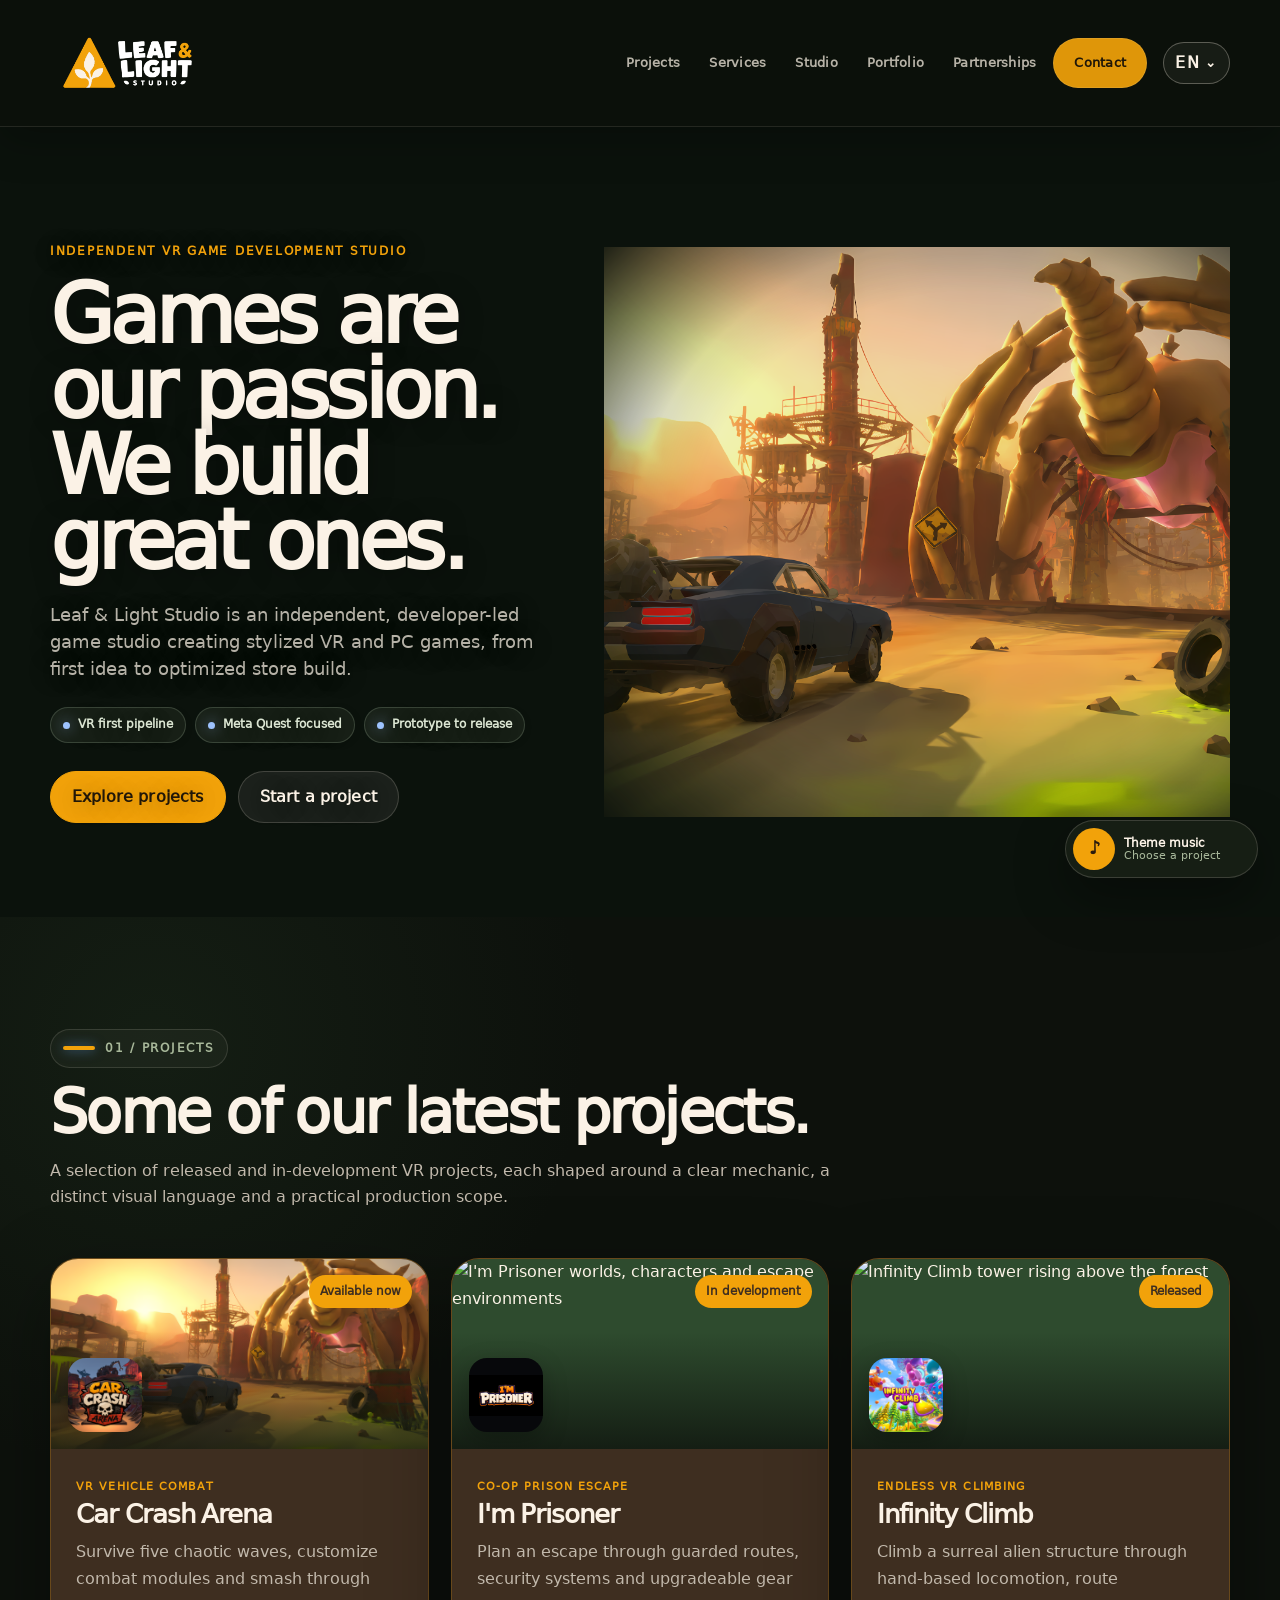
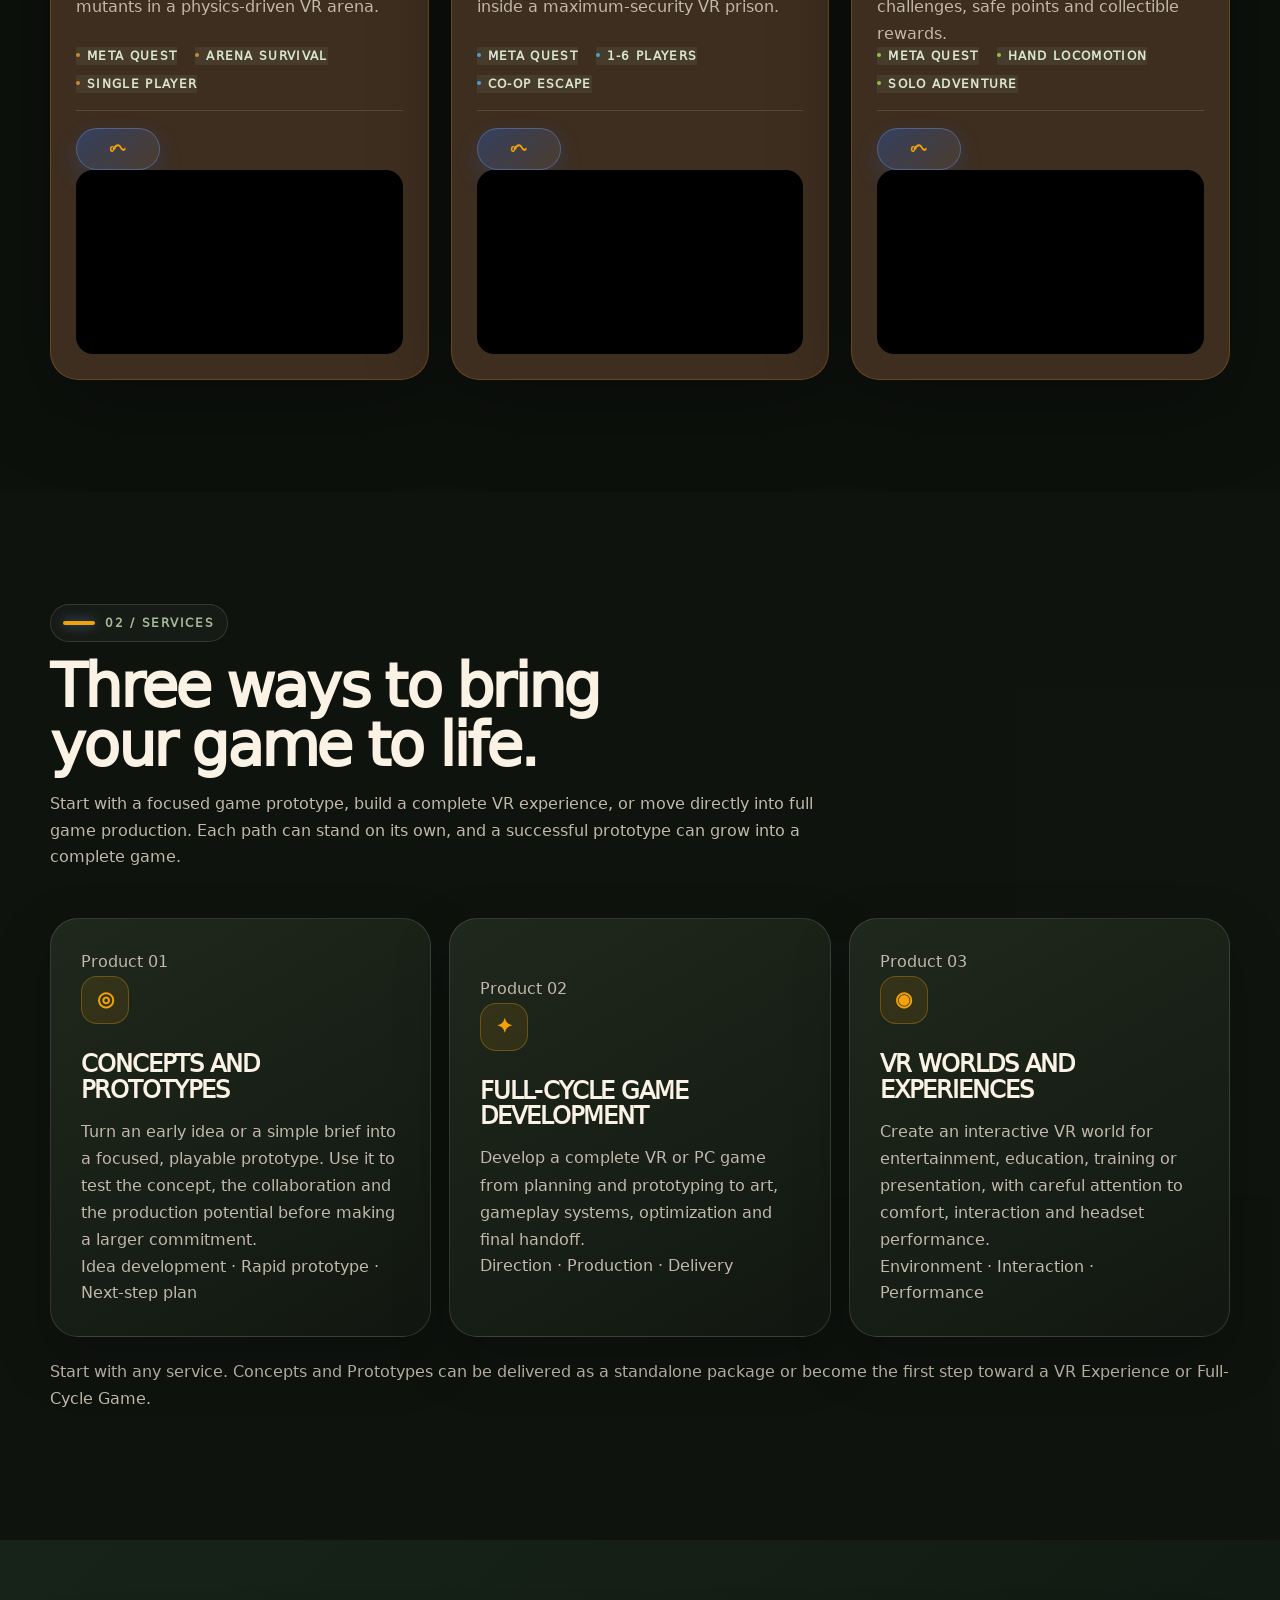
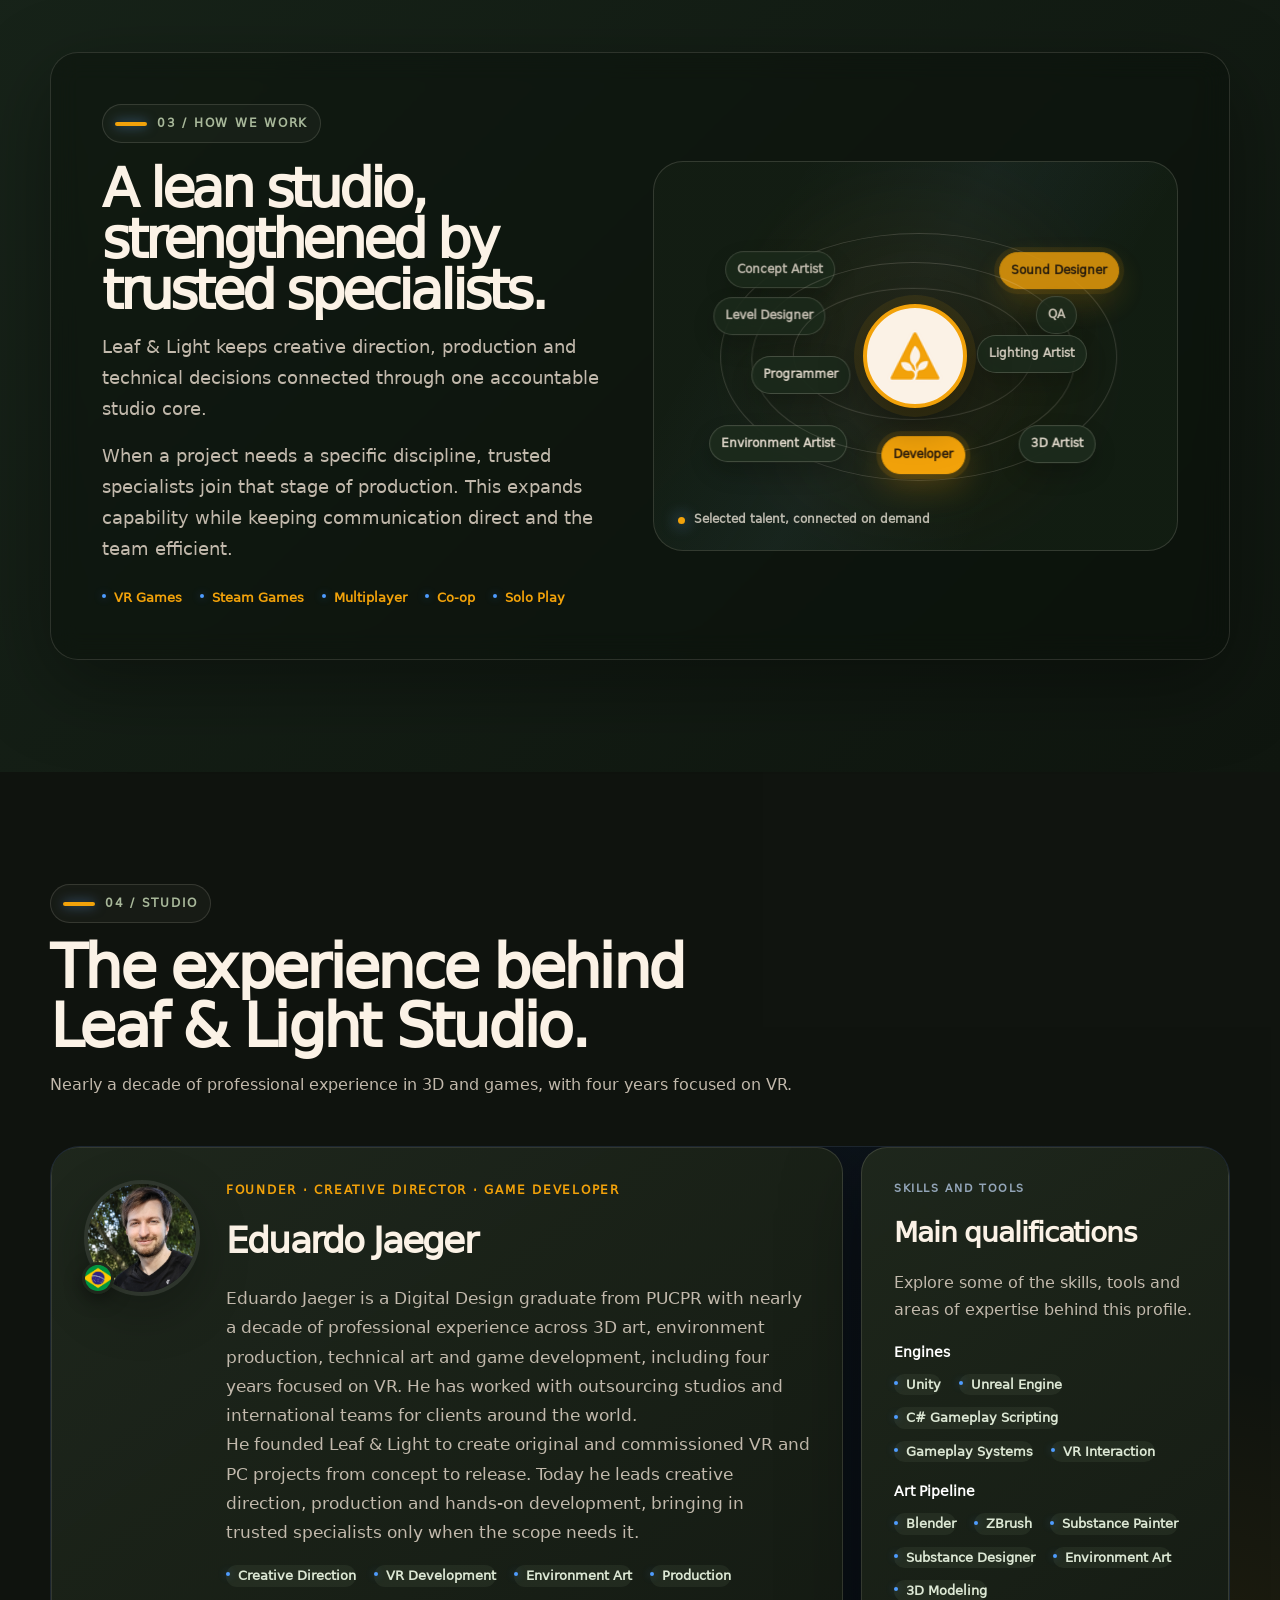
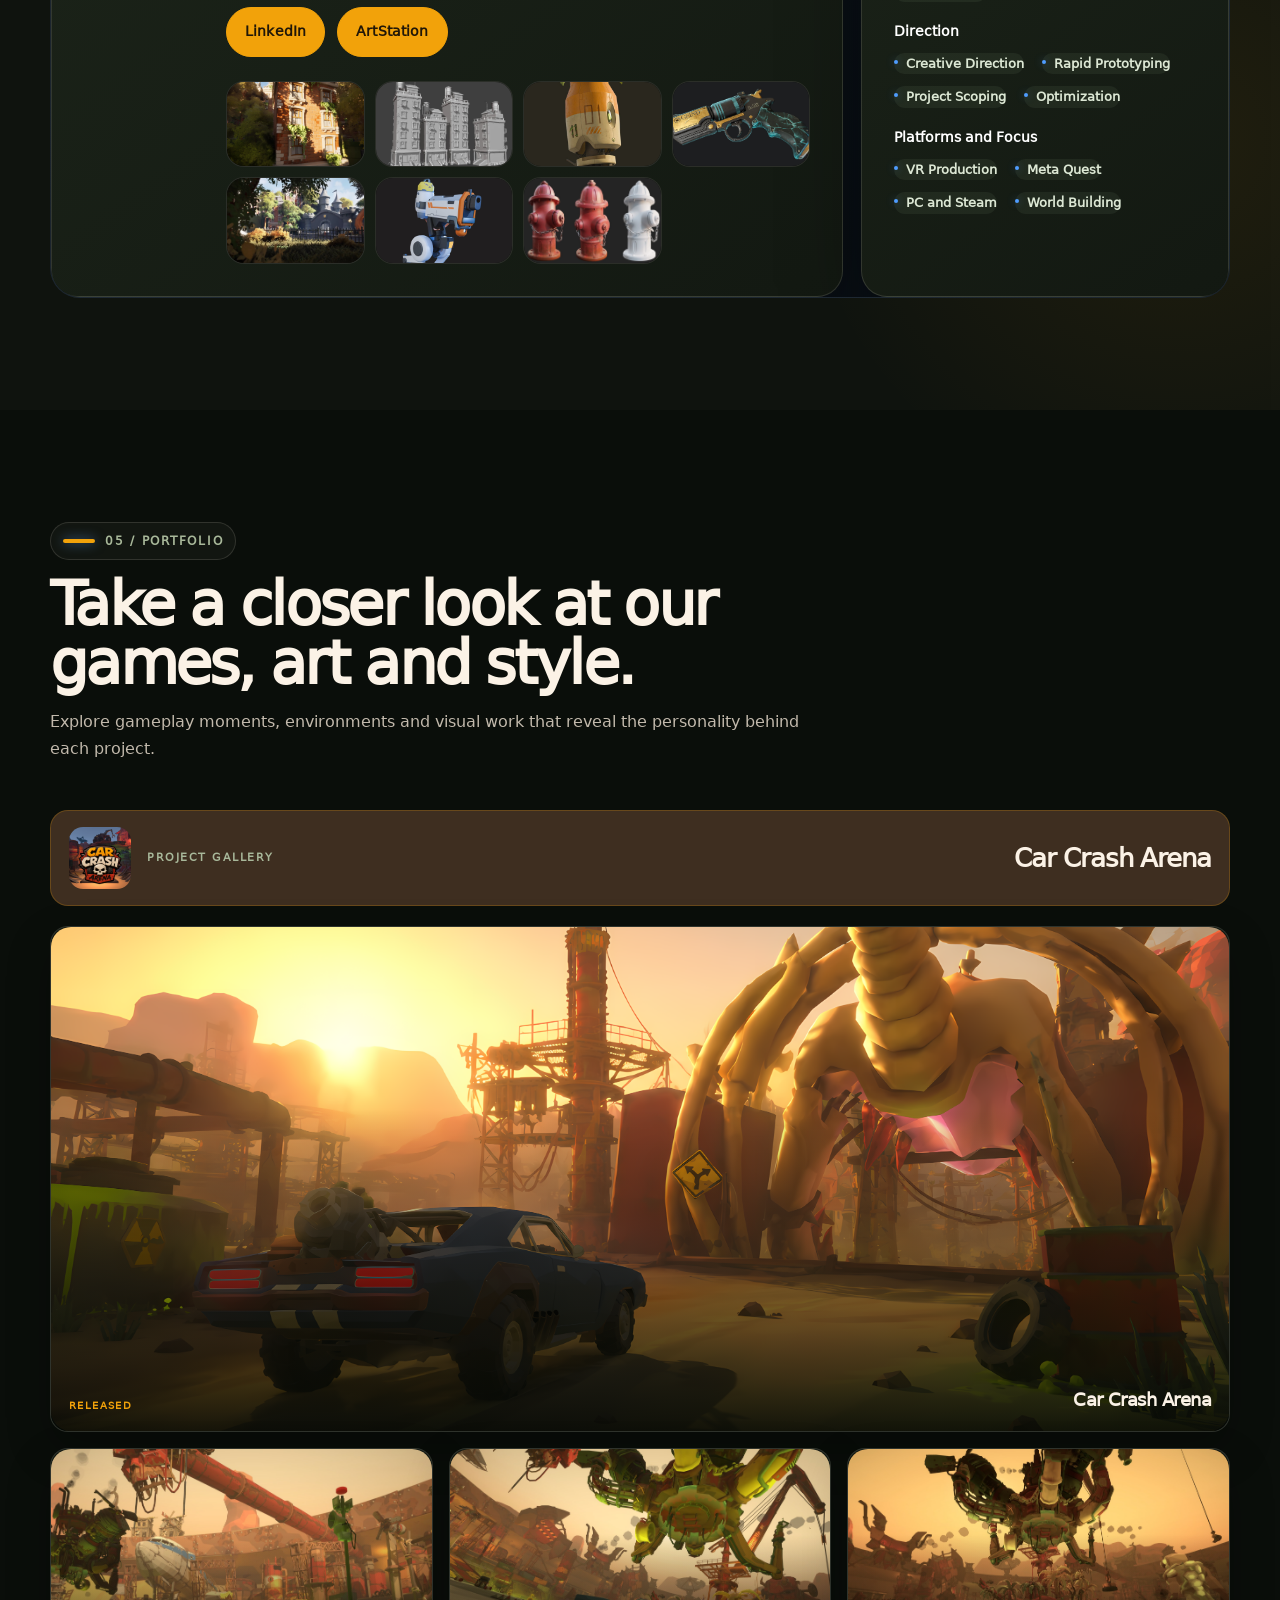
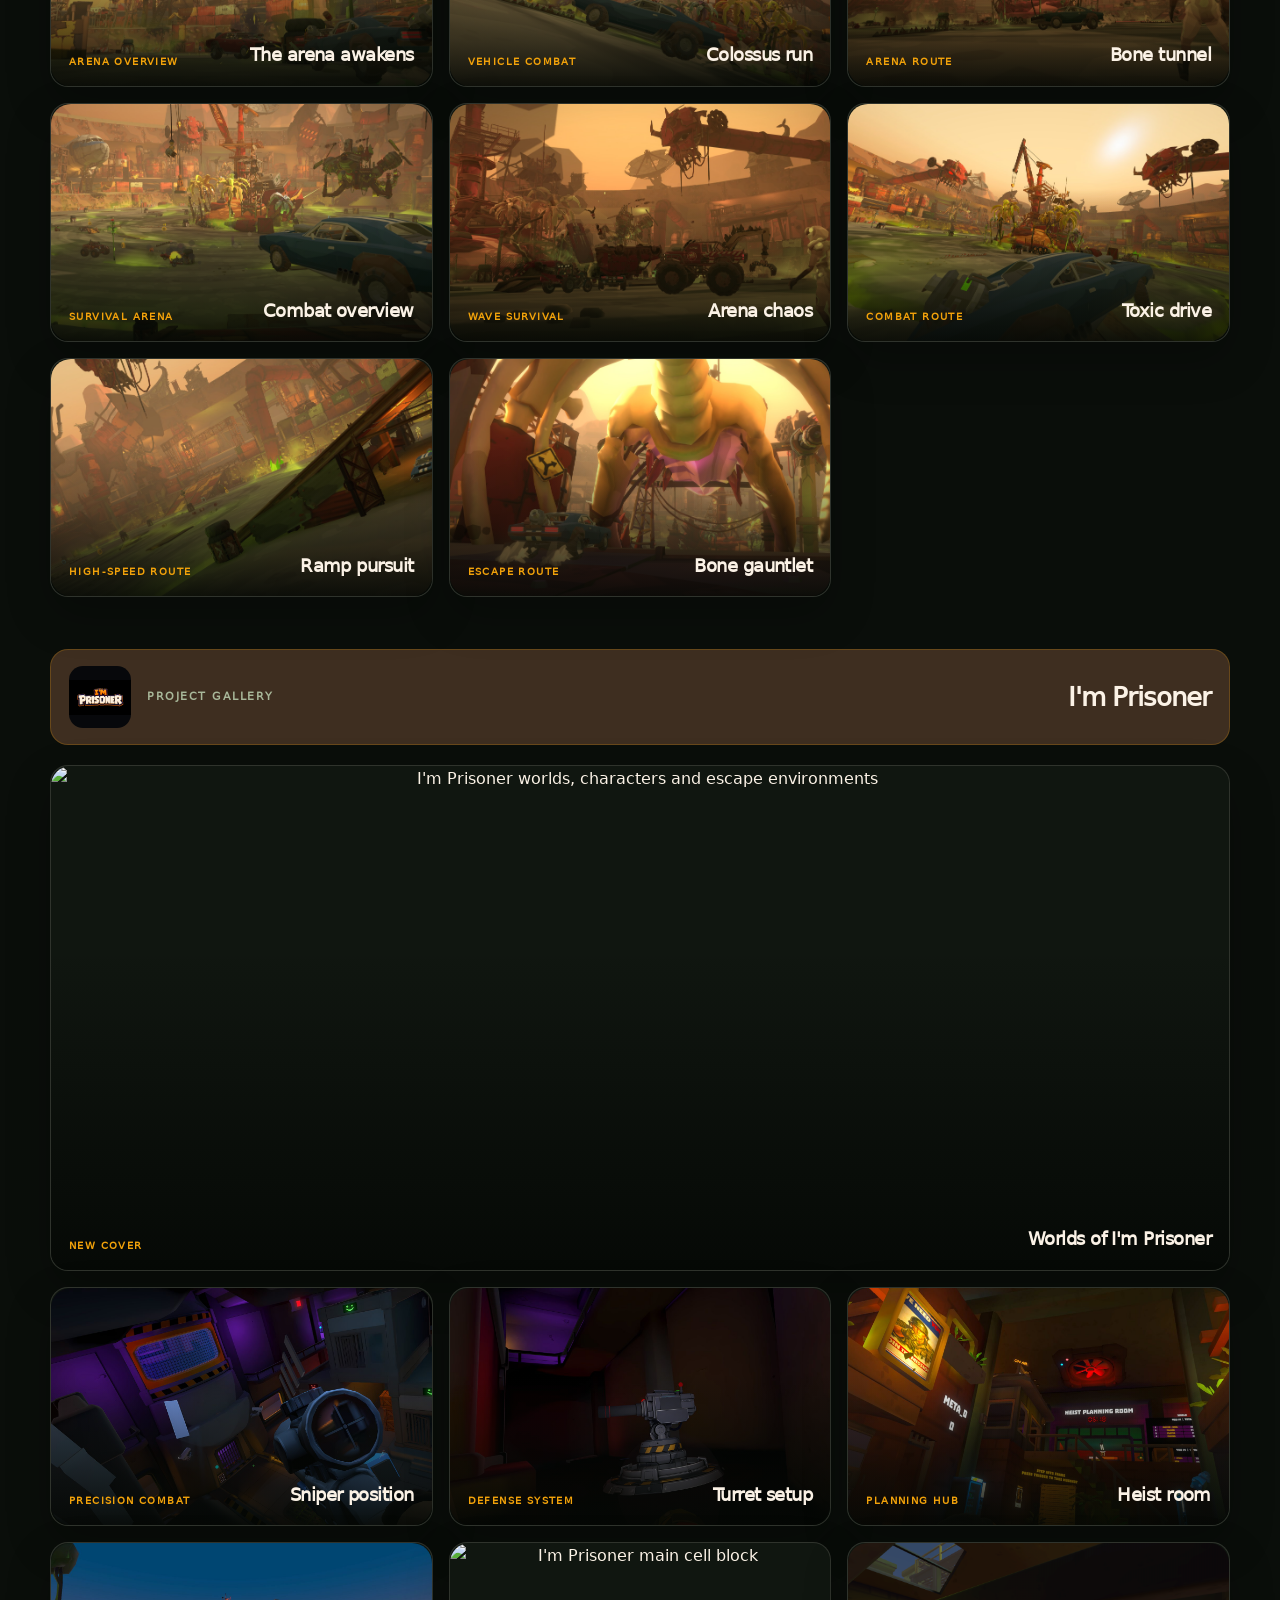
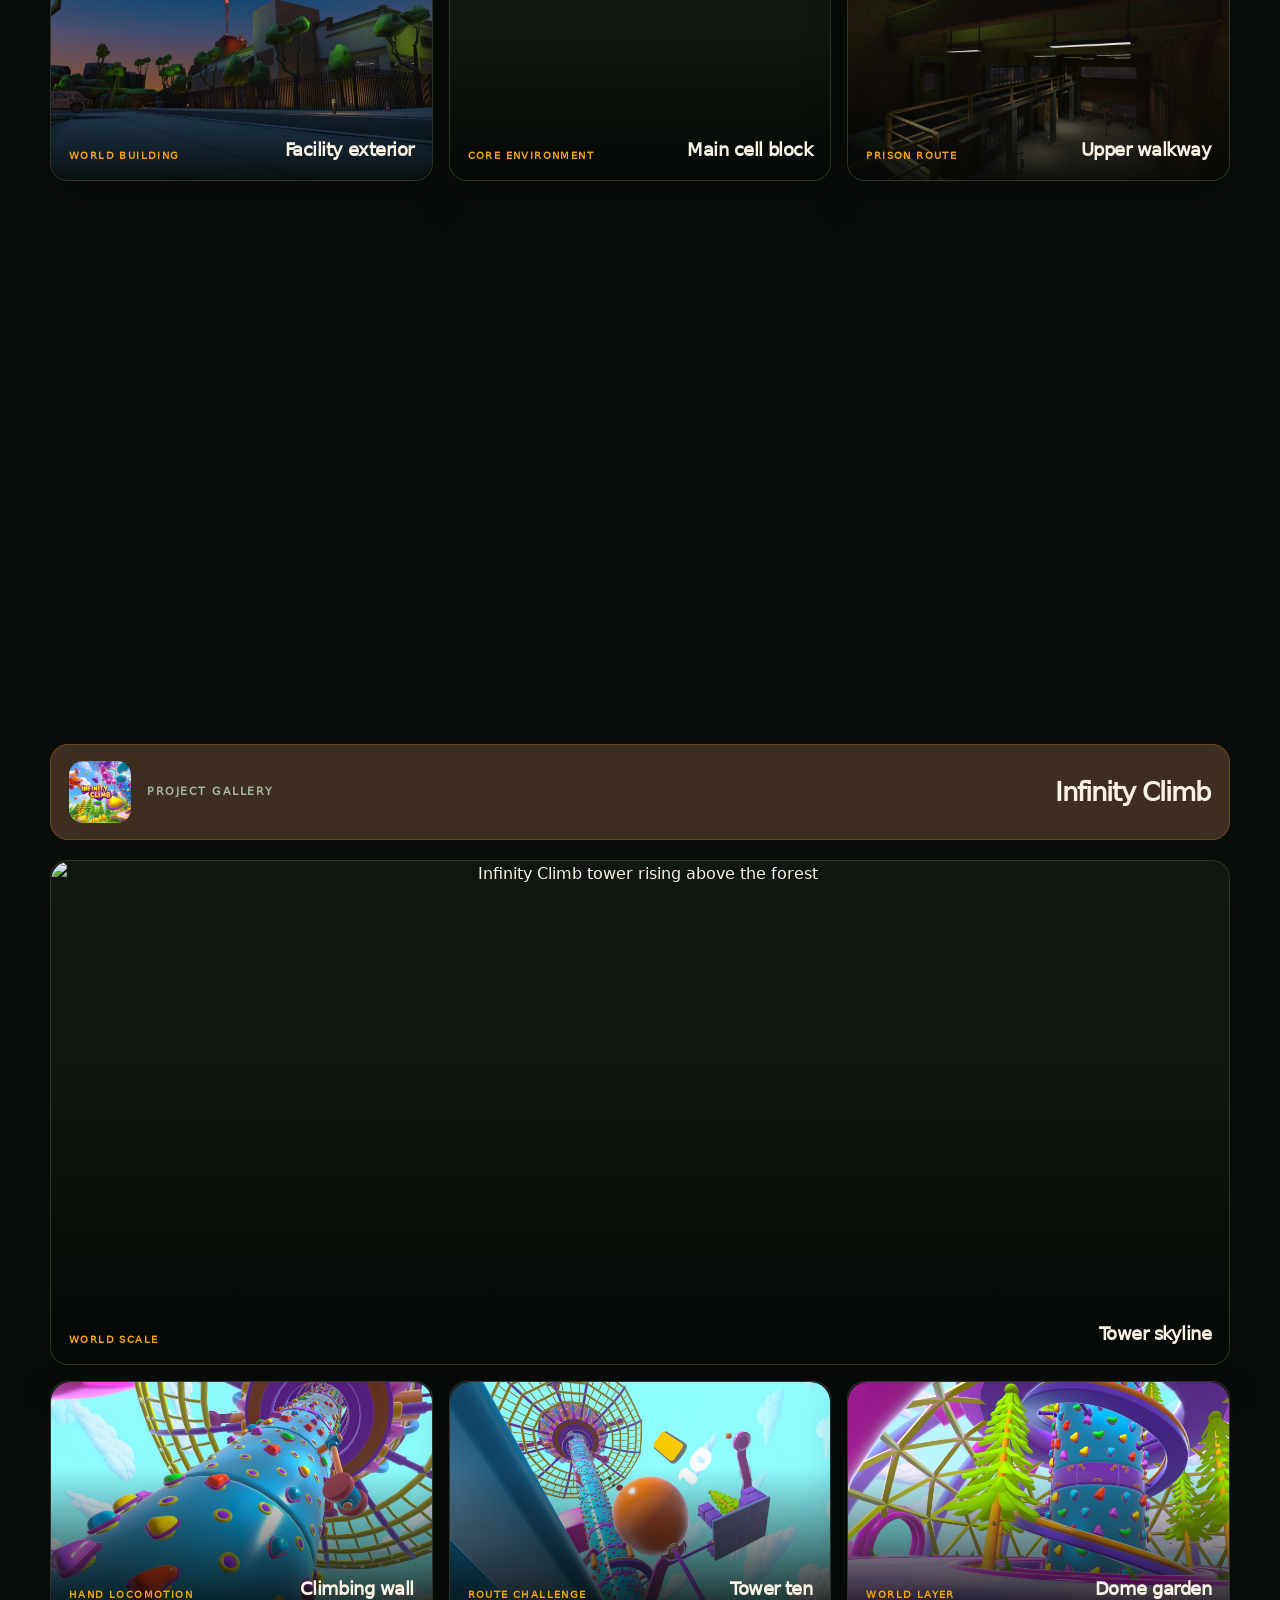
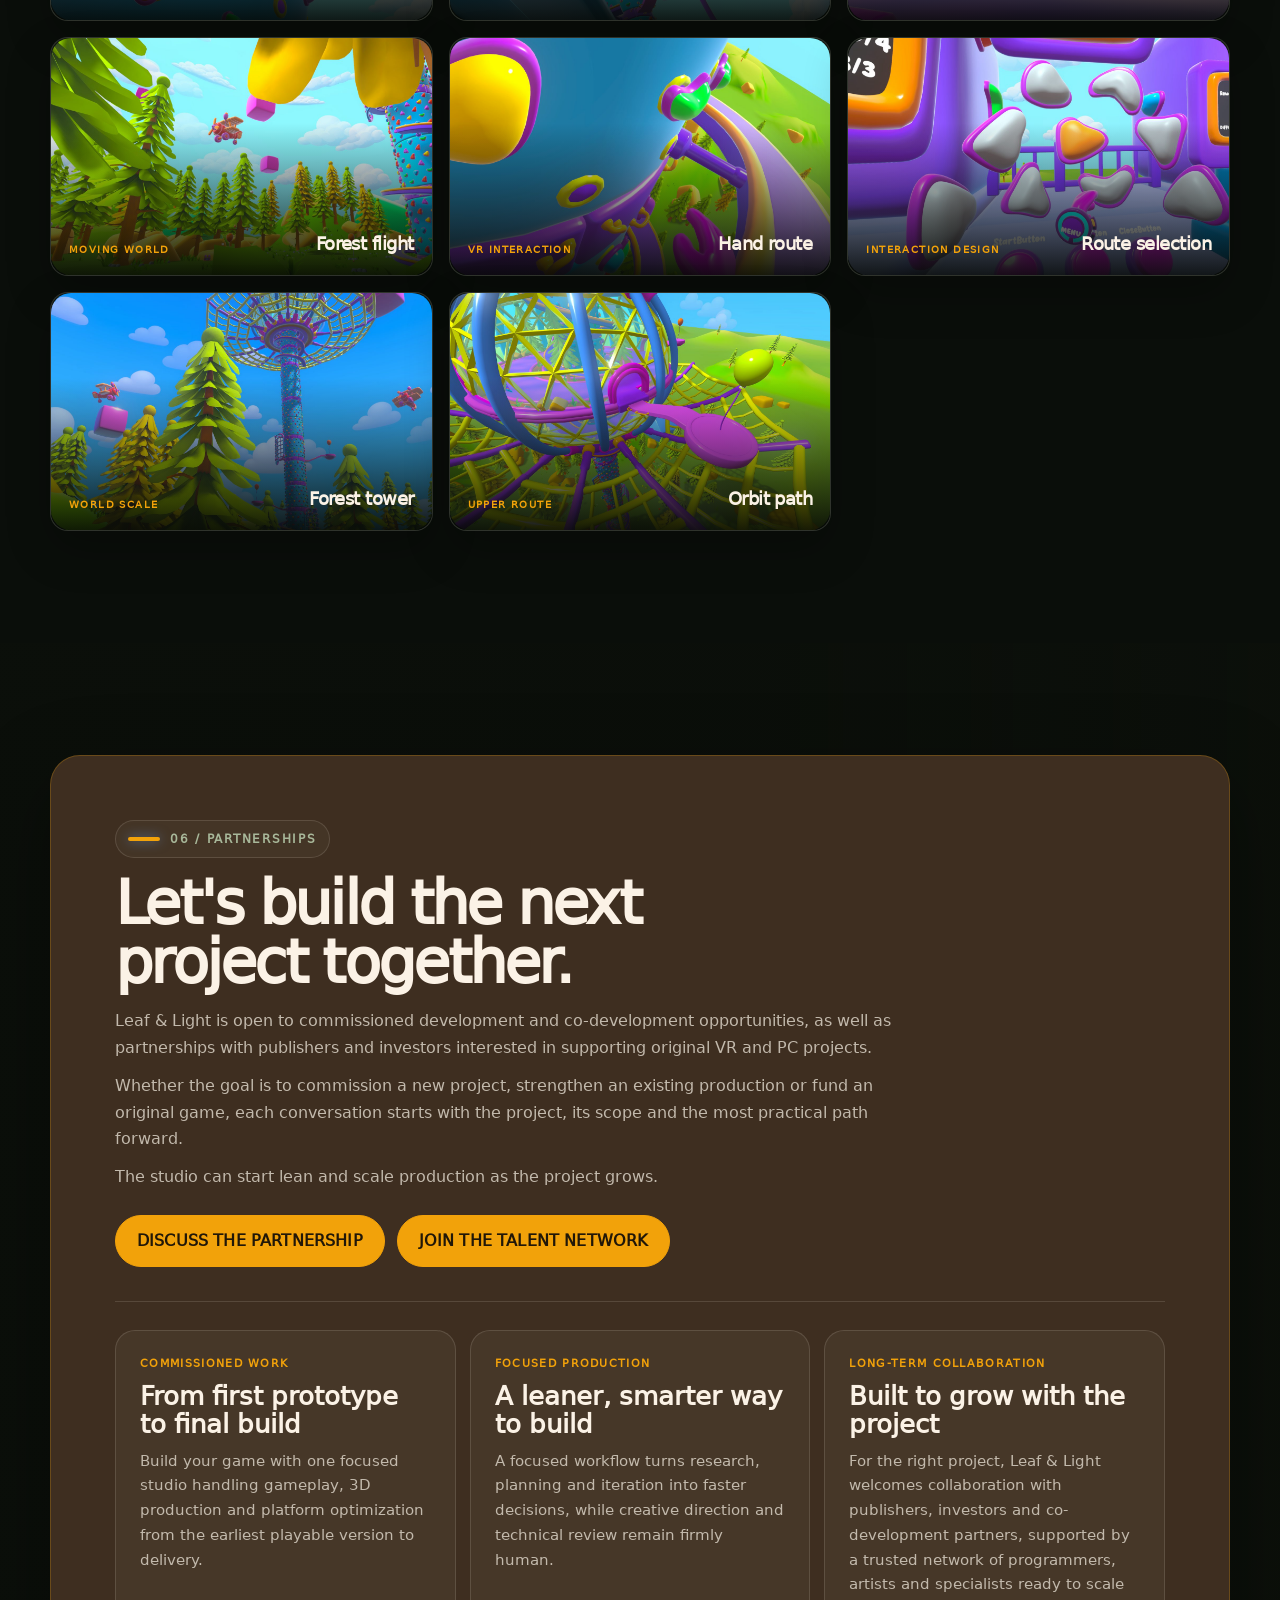
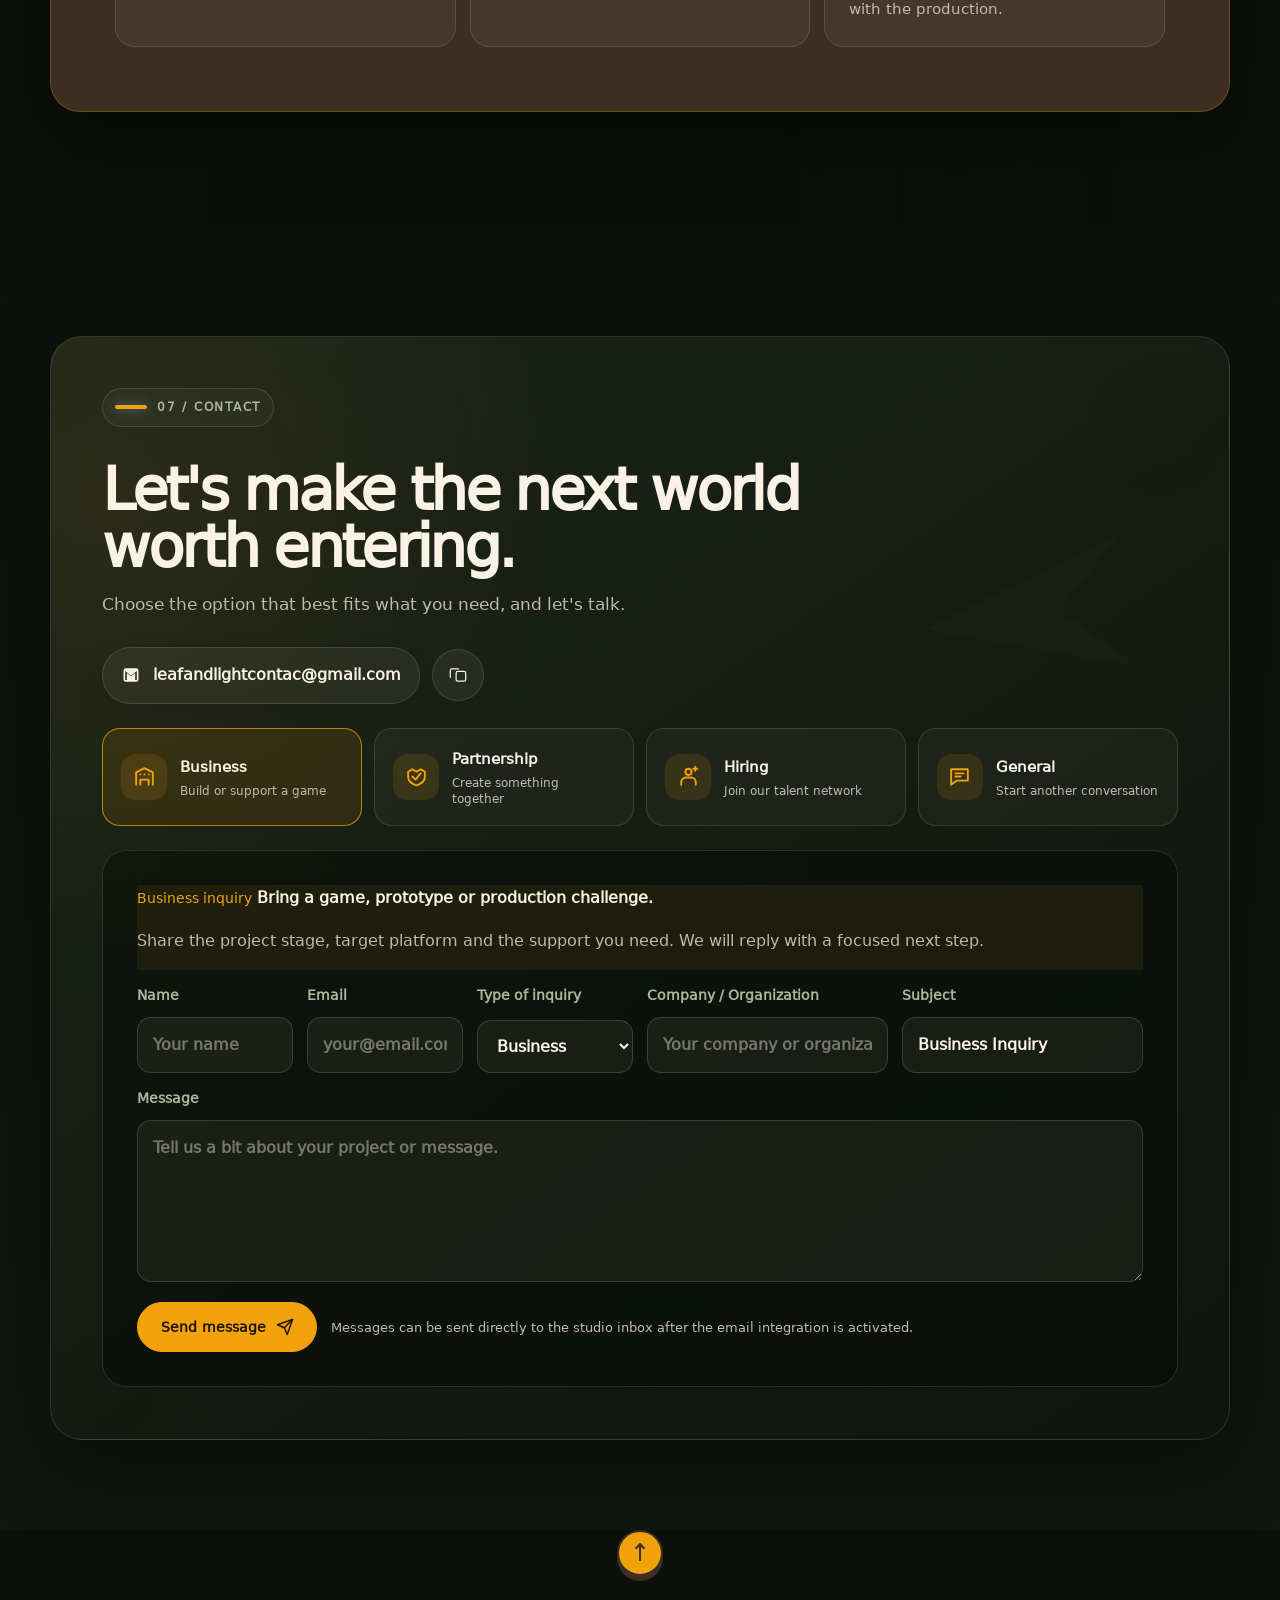
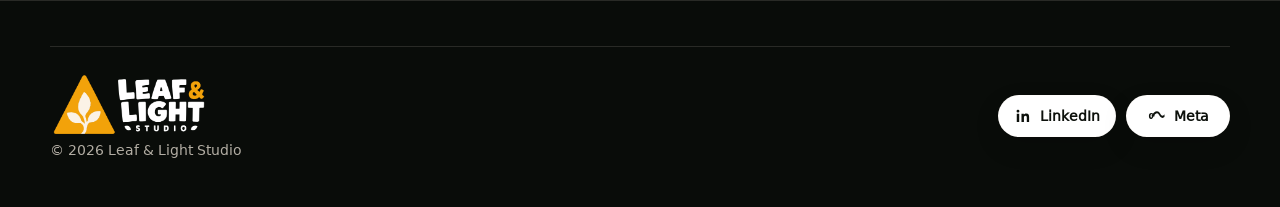
==== commit dc64f1cb: "Restore split hero and add solid warm-soil accents" ====
--- a/index.html
+++ b/index.html
@@ -92,9 +92,9 @@
     ]
   }
   </script>
-  <link rel="stylesheet" href="assets/css/styles.css?v=20260817064922-af6d2d00ad4e" />
-  <link rel="stylesheet" href="assets/css/brand-v2.css?v=20260817064922-af6d2d00ad4e" />
-  <link rel="stylesheet" href="assets/css/version-switcher.css?v=20260817064922-af6d2d00ad4e" />
+  <link rel="stylesheet" href="assets/css/styles.css?v=20260817065743-8fe3481316d9" />
+  <link rel="stylesheet" href="assets/css/brand-v2.css?v=20260817065743-8fe3481316d9" />
+  <link rel="stylesheet" href="assets/css/version-switcher.css?v=20260817065743-8fe3481316d9" />
 </head>
 <body class="leaf-light-brand">
   <header class="header">
@@ -150,7 +150,8 @@
             <a href="#contact" class="btn">Start a project</a>
           </div>
         </div>
-        <div class="hero-side" aria-hidden="true">
+        <div class="hero-side">
+          <img class="hero-project-art" src="assets/images/car-crash-arena-hero-2026.png" alt="Car Crash Arena arena scene" />
           <div class="side-card">
             <div class="label">What we do</div>
             <strong>Full-cycle game production</strong>
@@ -908,11 +909,11 @@
     </div>
   </footer>
 
-  <script src="assets/js/locales/pt-BR.js?v=20260817064922-af6d2d00ad4e"></script>
-  <script src="assets/js/locales/es.js?v=20260817064922-af6d2d00ad4e"></script>
-  <script src="assets/js/locales/de.js?v=20260817064922-af6d2d00ad4e"></script>
-  <script src="assets/js/locales/zh-CN.js?v=20260817064922-af6d2d00ad4e"></script>
-  <script src="assets/js/i18n.js?v=20260817064922-af6d2d00ad4e"></script>
+  <script src="assets/js/locales/pt-BR.js?v=20260817065743-8fe3481316d9"></script>
+  <script src="assets/js/locales/es.js?v=20260817065743-8fe3481316d9"></script>
+  <script src="assets/js/locales/de.js?v=20260817065743-8fe3481316d9"></script>
+  <script src="assets/js/locales/zh-CN.js?v=20260817065743-8fe3481316d9"></script>
+  <script src="assets/js/i18n.js?v=20260817065743-8fe3481316d9"></script>
   <script src="https://www.youtube.com/iframe_api"></script>
   <script>
     const assetVersion = Date.now();
--- a/assets/css/brand-v2.css
+++ b/assets/css/brand-v2.css
@@ -1112,25 +1112,54 @@
 
 /* Project launch update and studio-core refinement. */
 body.leaf-light-brand .hero {
-  background-color: #3e2e20 !important;
-  background-image: url("../images/car-crash-arena-hero-2026.png") !important;
-  background-position: center center !important;
-  background-size: cover !important;
-  background-repeat: no-repeat !important;
-  background-blend-mode: multiply;
+  background: #0b120c !important;
 }
 
 body.leaf-light-brand .hero-content {
-  grid-template-columns: minmax(0, 1fr) minmax(300px, .68fr) !important;
+  grid-template-columns: minmax(0, .9fr) minmax(420px, 1.1fr) !important;
 }
 
 body.leaf-light-brand .hero-side {
-  display: block !important;
-  min-height: 1px;
-  visibility: hidden;
-}
-
-body.leaf-light-brand .hero-copy { text-shadow: 0 3px 24px rgba(20,12,7,.34); }
+  display: flex !important;
+  min-height: 540px;
+  align-items: center;
+  justify-content: center;
+  visibility: visible;
+  overflow: hidden;
+}
+
+body.leaf-light-brand .hero-project-art {
+  display: block;
+  width: min(58vw, 780px);
+  height: min(570px, 70svh);
+  object-fit: cover;
+  object-position: 58% center;
+  opacity: .94;
+  filter: saturate(.94) contrast(1.05);
+  -webkit-mask-image: radial-gradient(ellipse 80% 78% at 58% 50%, #000 54%, rgba(0,0,0,.9) 66%, transparent 100%);
+  mask-image: radial-gradient(ellipse 80% 78% at 58% 50%, #000 54%, rgba(0,0,0,.9) 66%, transparent 100%);
+}
+
+body.leaf-light-brand .hero-copy { text-shadow: 0 3px 24px rgba(0,0,0,.34); }
+
+body.leaf-light-brand #projects .project-card {
+  border-color: rgba(242,162,10,.23) !important;
+  background: #3e2e20 !important;
+}
+
+body.leaf-light-brand #portfolio .portfolio-chapter,
+body.leaf-light-brand #portfolio .portfolio-chapter:first-child,
+body.leaf-light-brand #portfolio .portfolio-chapter--secondary,
+body.leaf-light-brand #portfolio .portfolio-chapter--prison,
+body.leaf-light-brand #portfolio .portfolio-chapter--climb {
+  border-color: rgba(242,162,10,.23) !important;
+  background: #3e2e20 !important;
+}
+
+body.leaf-light-brand #partnerships .partnerships-shell {
+  border-color: rgba(242,162,10,.24) !important;
+  background: #3e2e20 !important;
+}
 
 body.leaf-light-brand #projects .project-card:nth-child(2) .project-identity,
 body.leaf-light-brand #portfolio .portfolio-chapter--prison .portfolio-chapter-mark {
@@ -1190,7 +1219,7 @@
 }
 
 @media (max-width: 700px) {
-  body.leaf-light-brand .hero { background-position: 62% center !important; }
   body.leaf-light-brand .hero-content { grid-template-columns: minmax(0,1fr) !important; }
-  body.leaf-light-brand .hero-side { display: none !important; }
-}
+  body.leaf-light-brand .hero-side { display: flex !important; min-height: 330px; margin-top: 18px; }
+  body.leaf-light-brand .hero-project-art { width: 112%; height: 340px; object-position: 60% center; }
+}
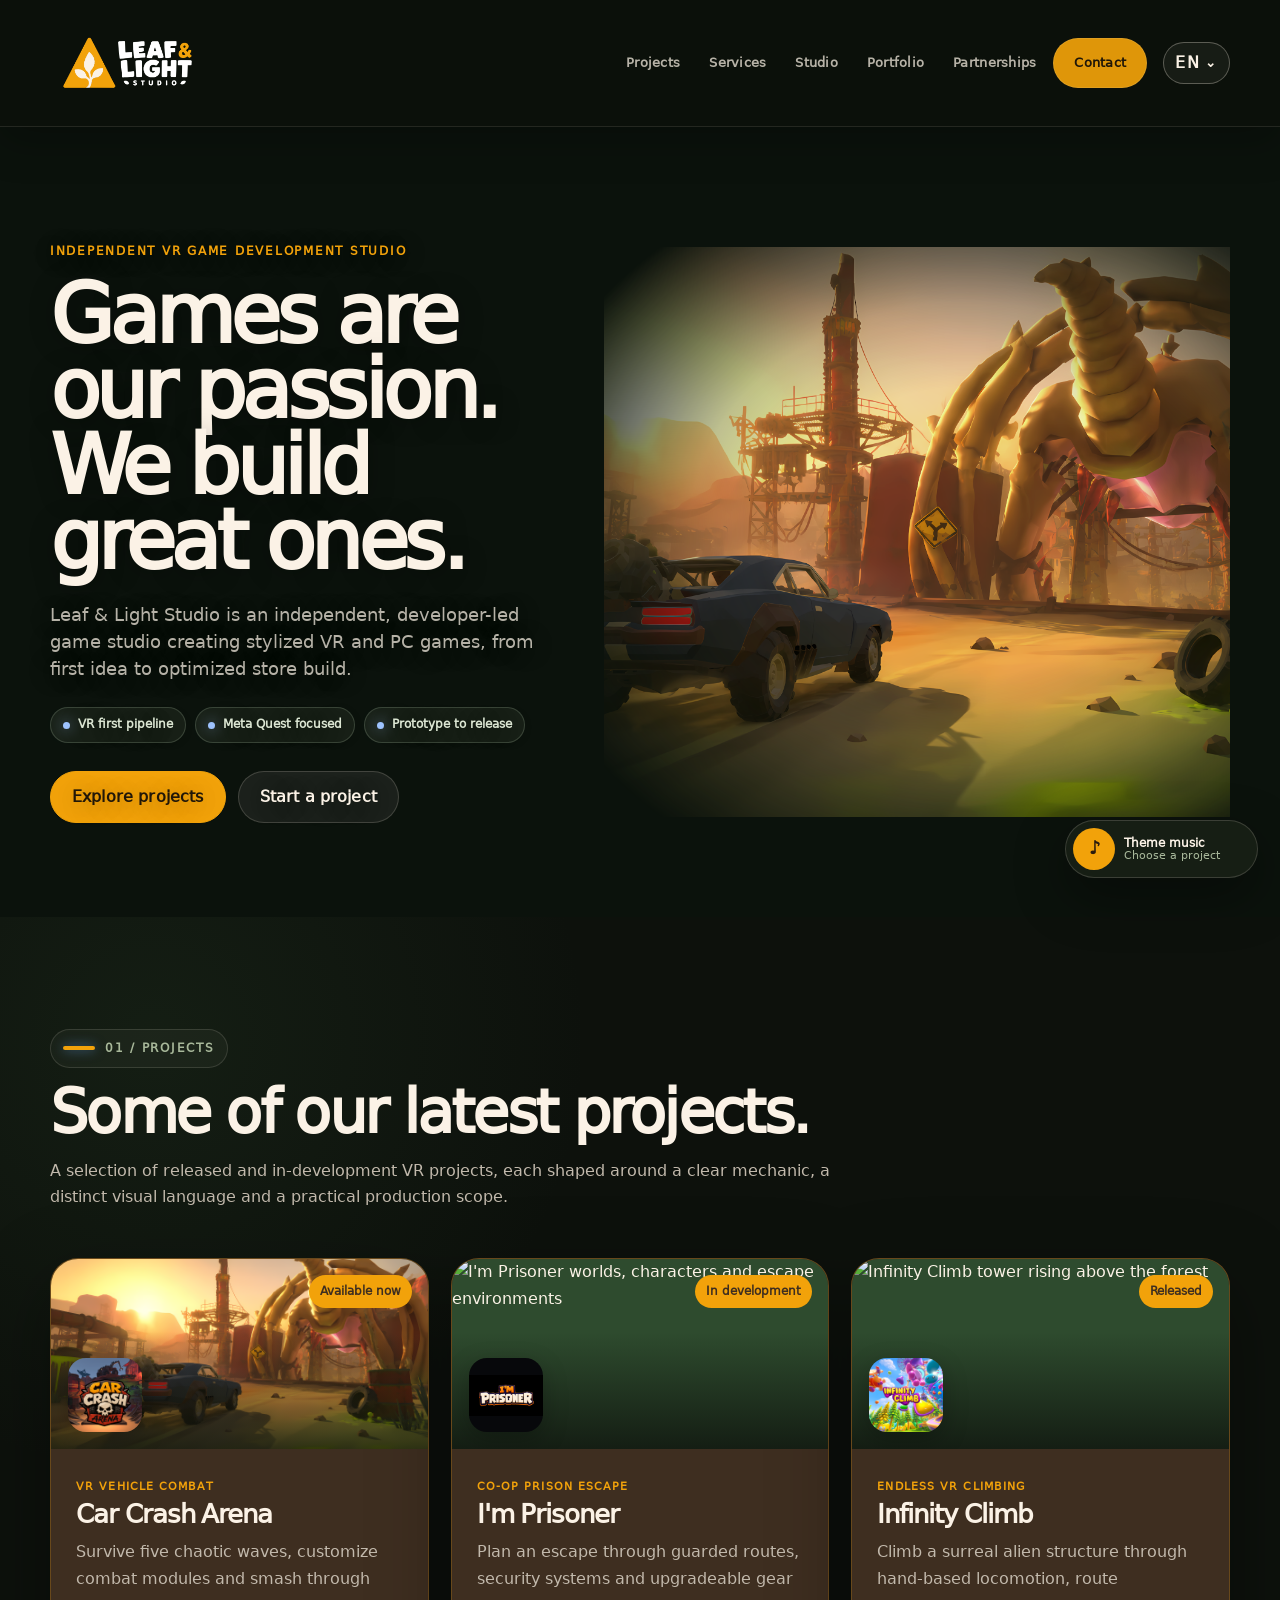
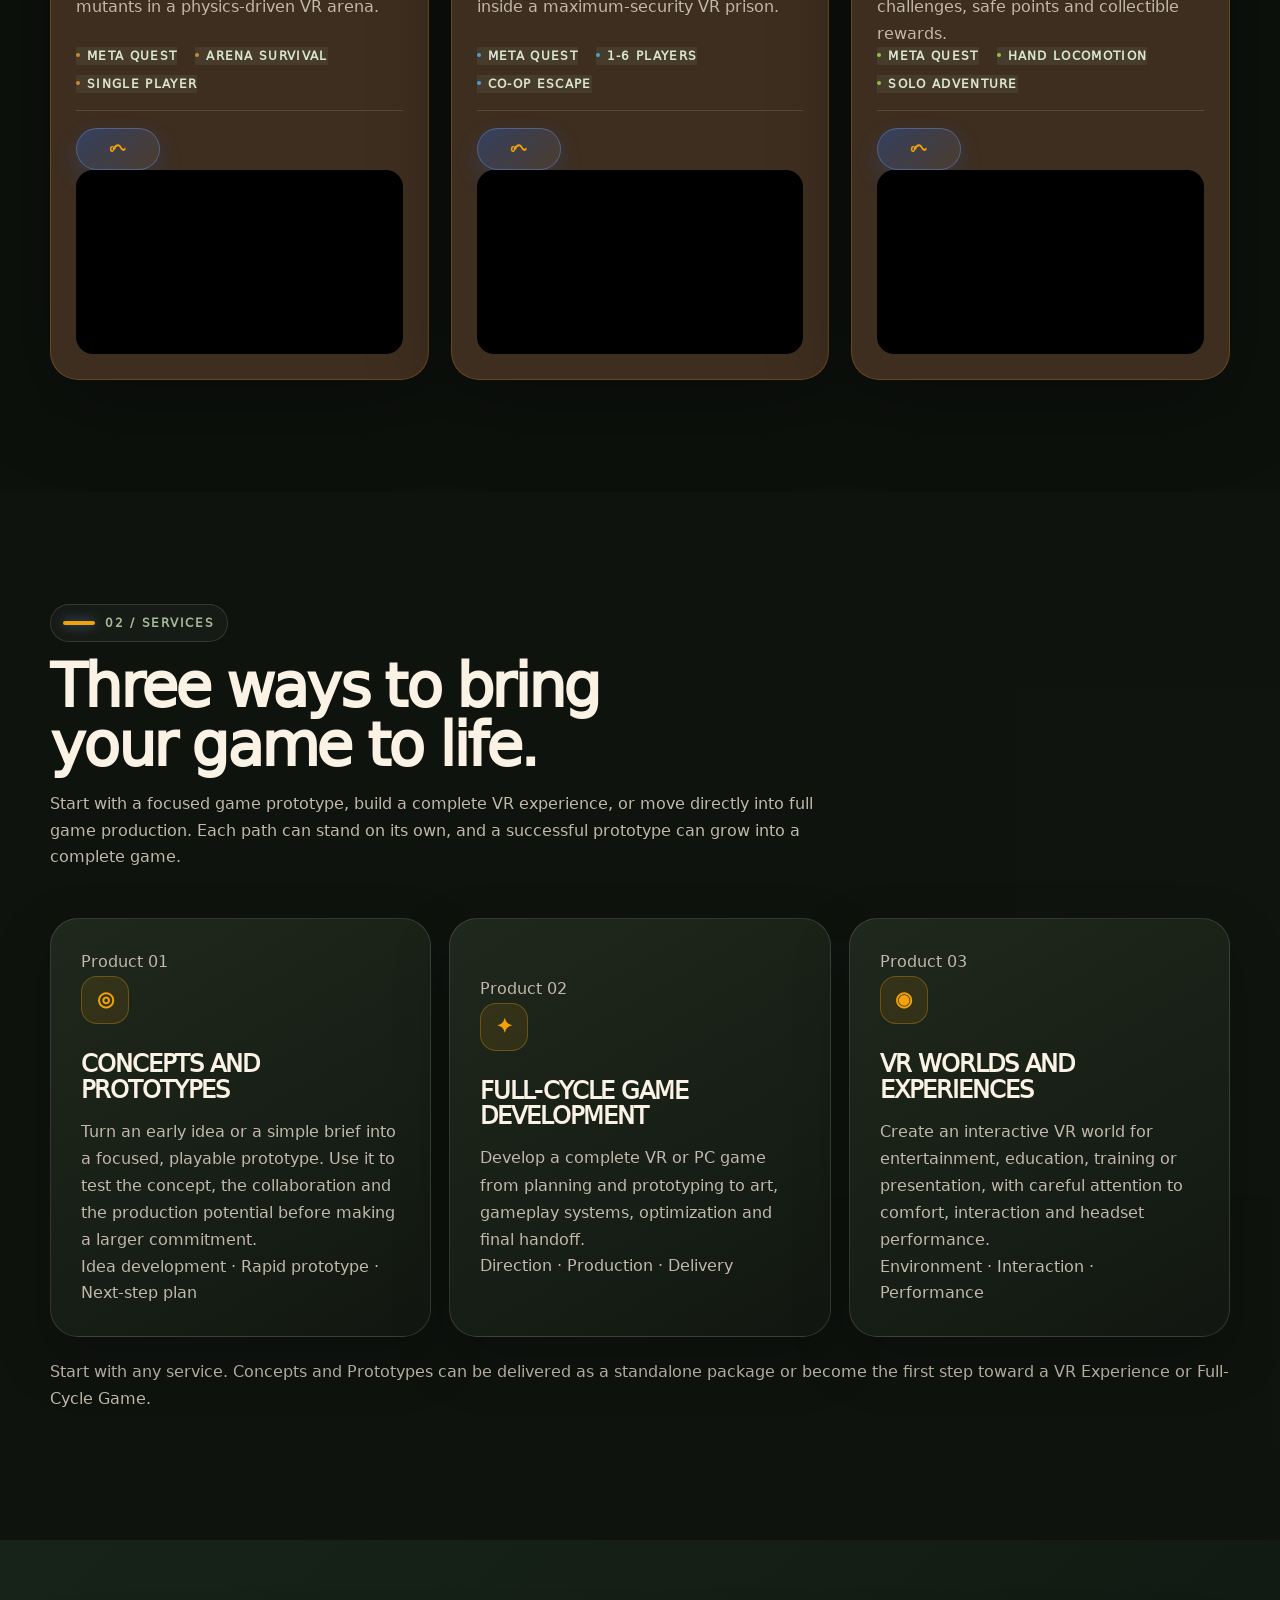
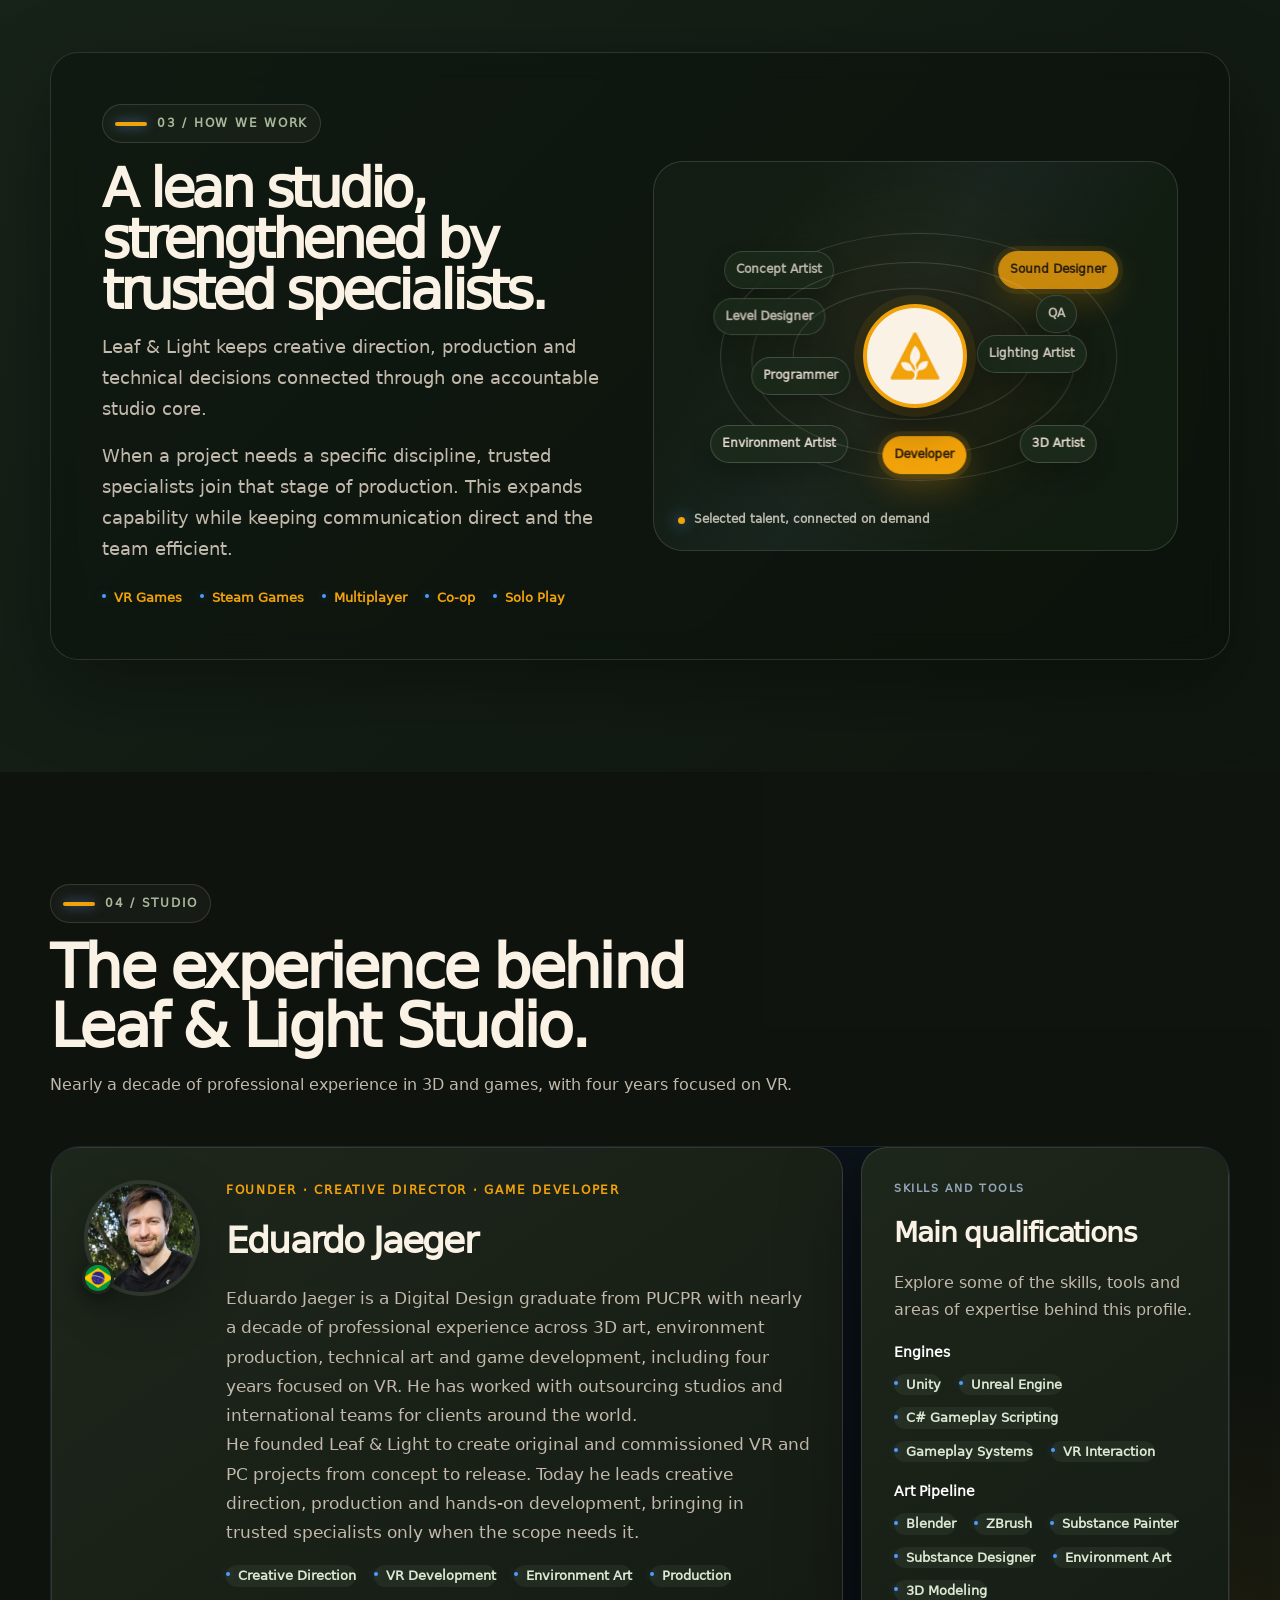
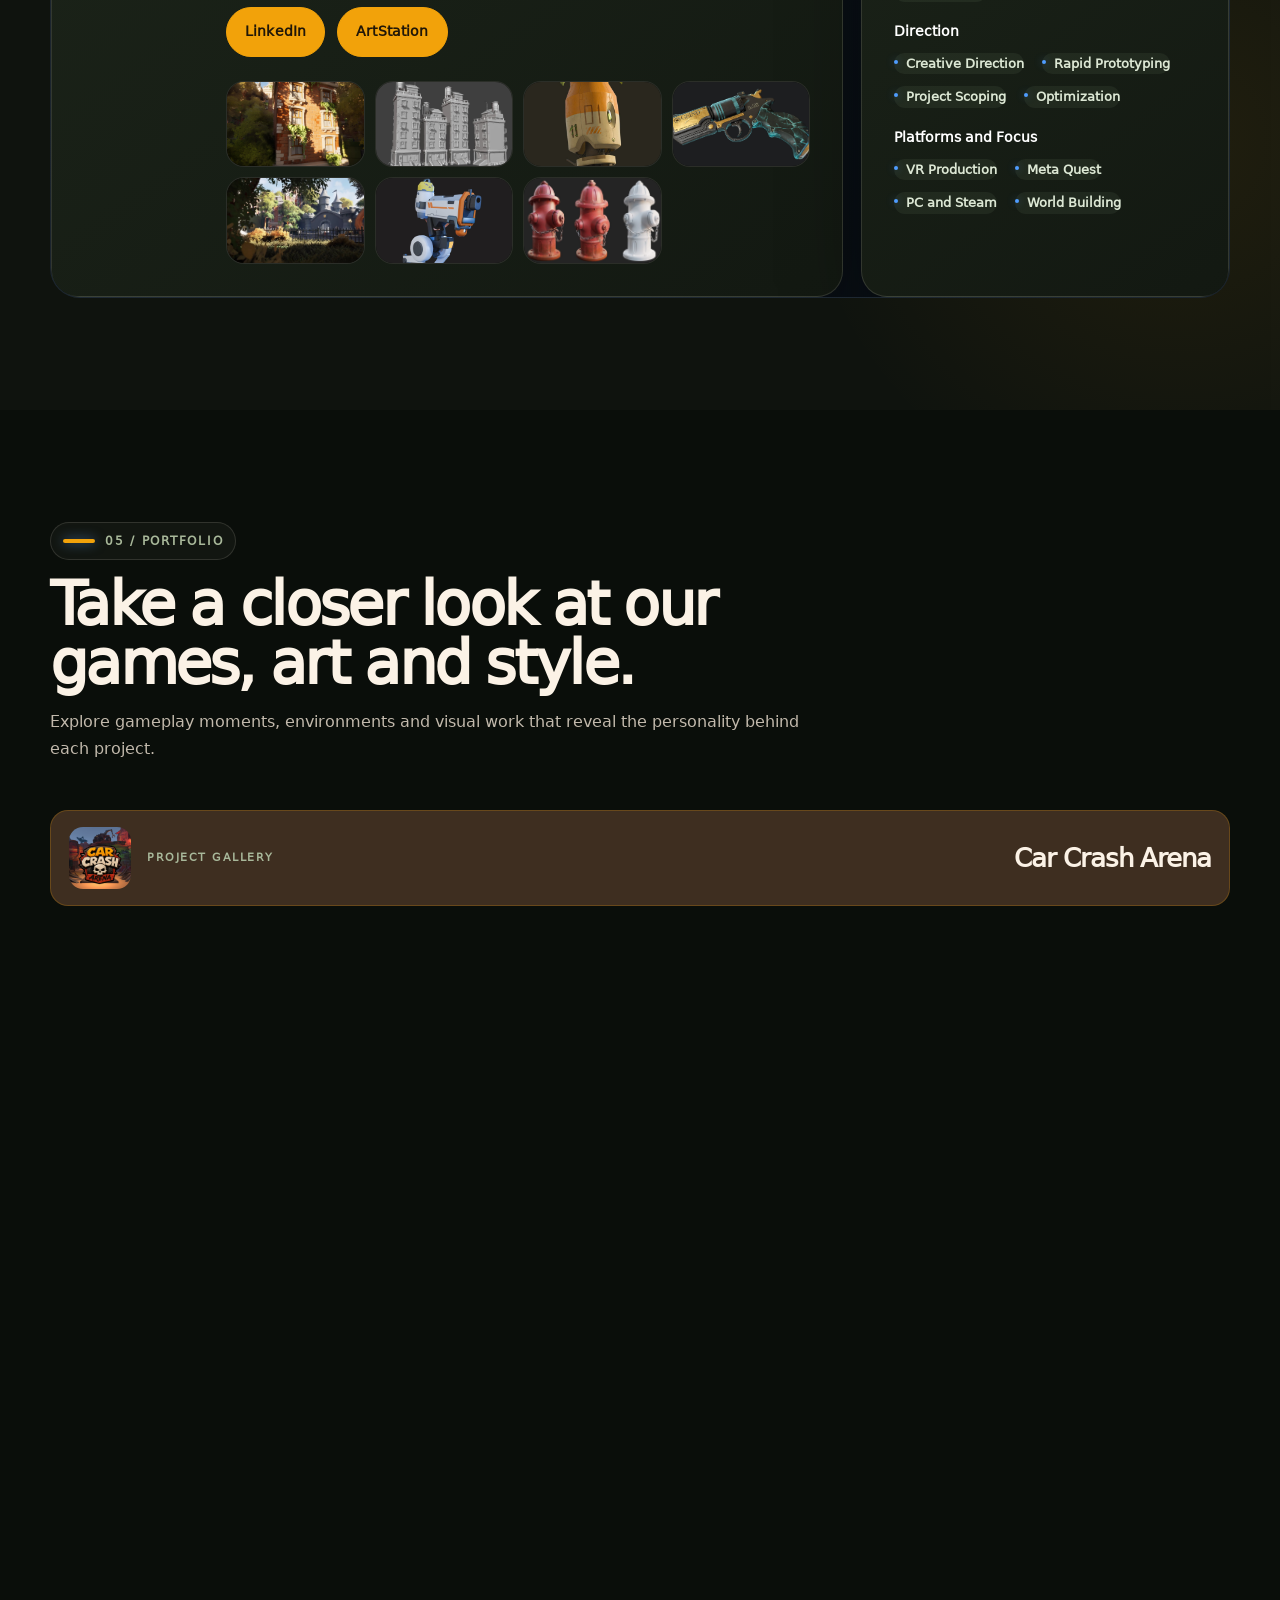
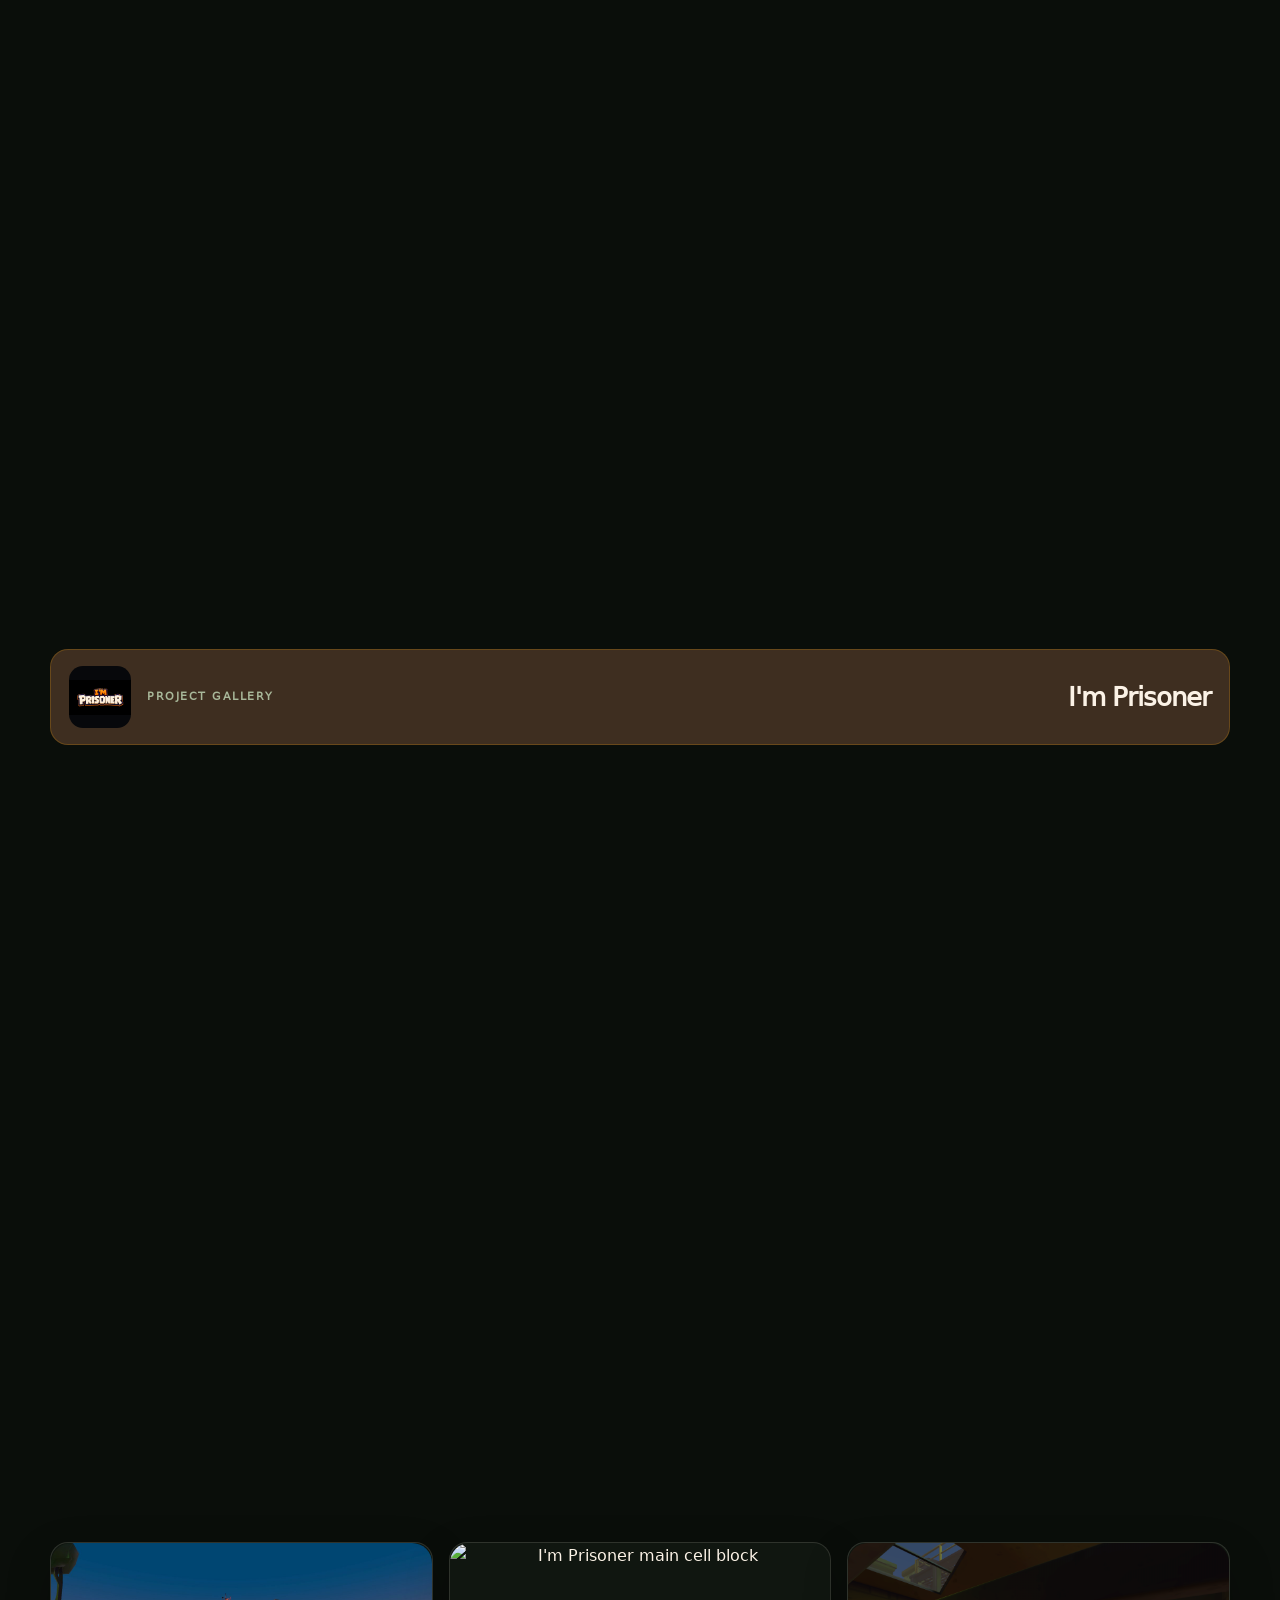
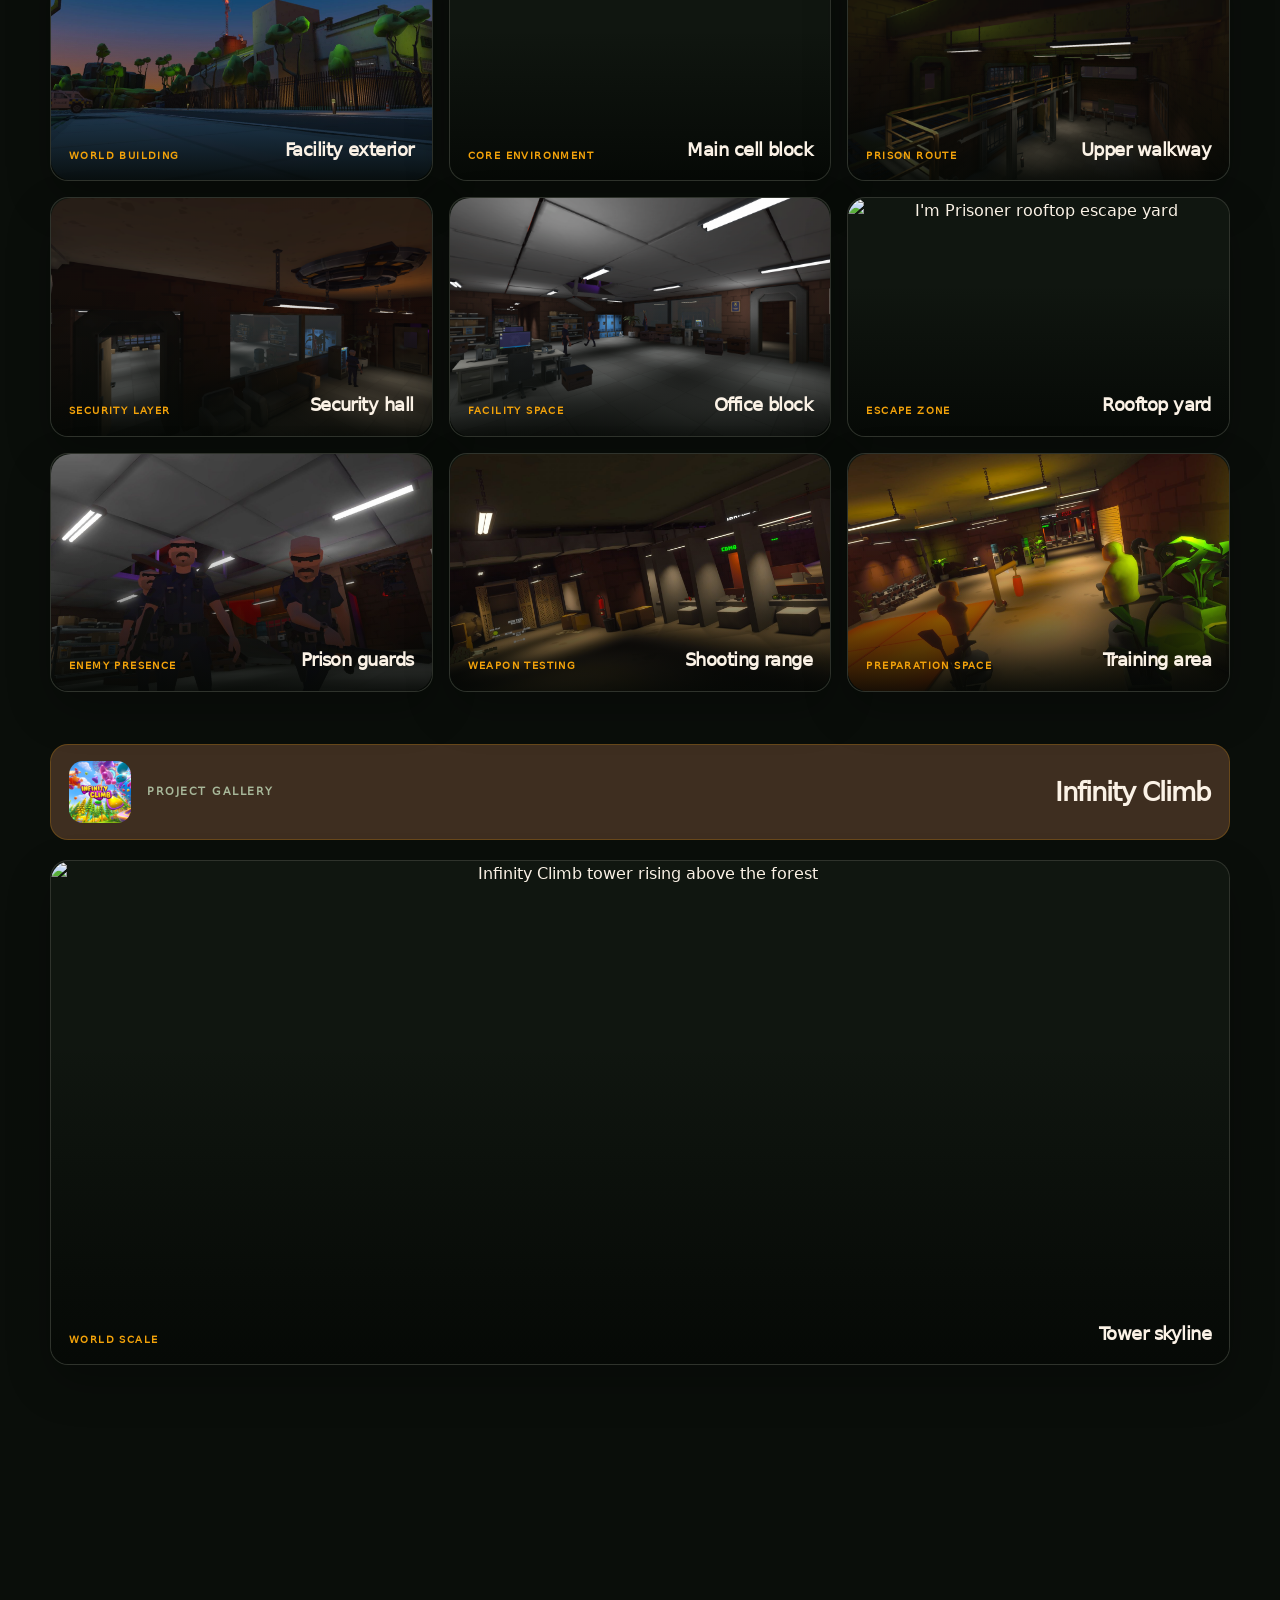
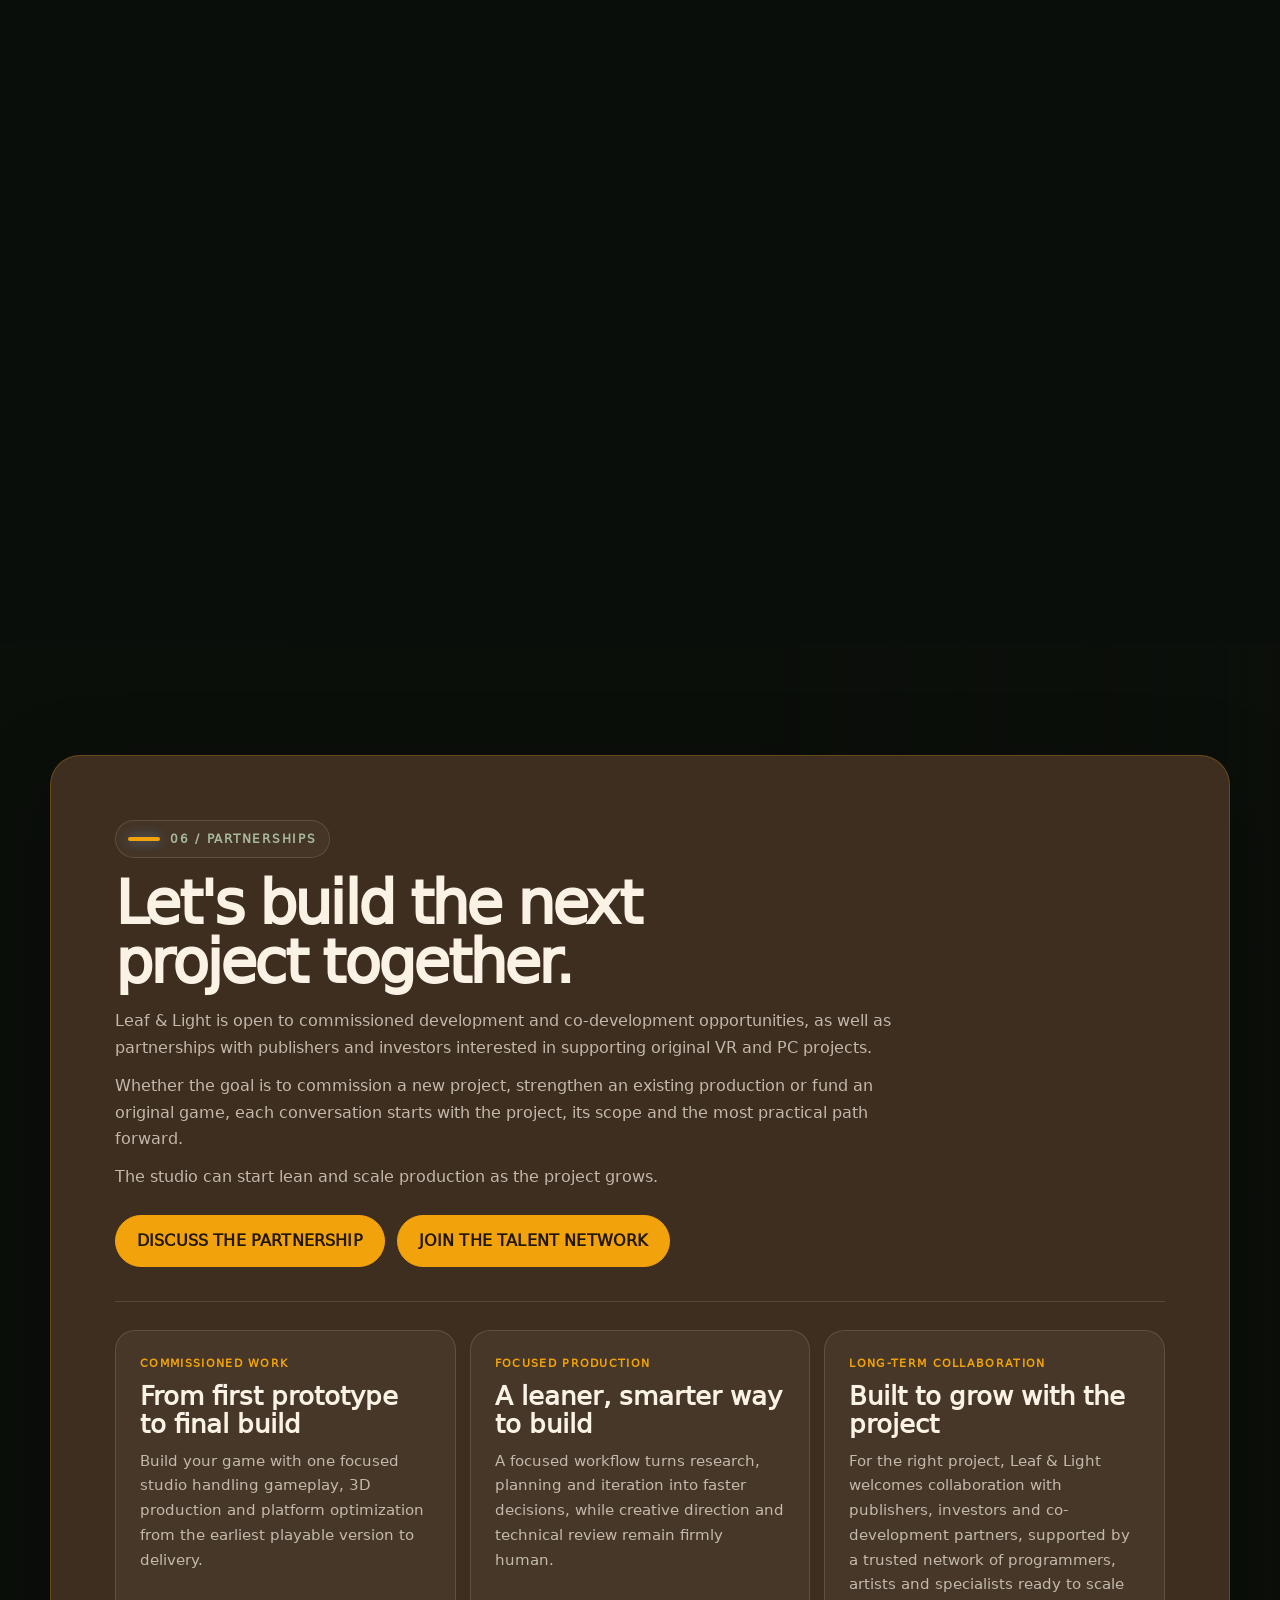
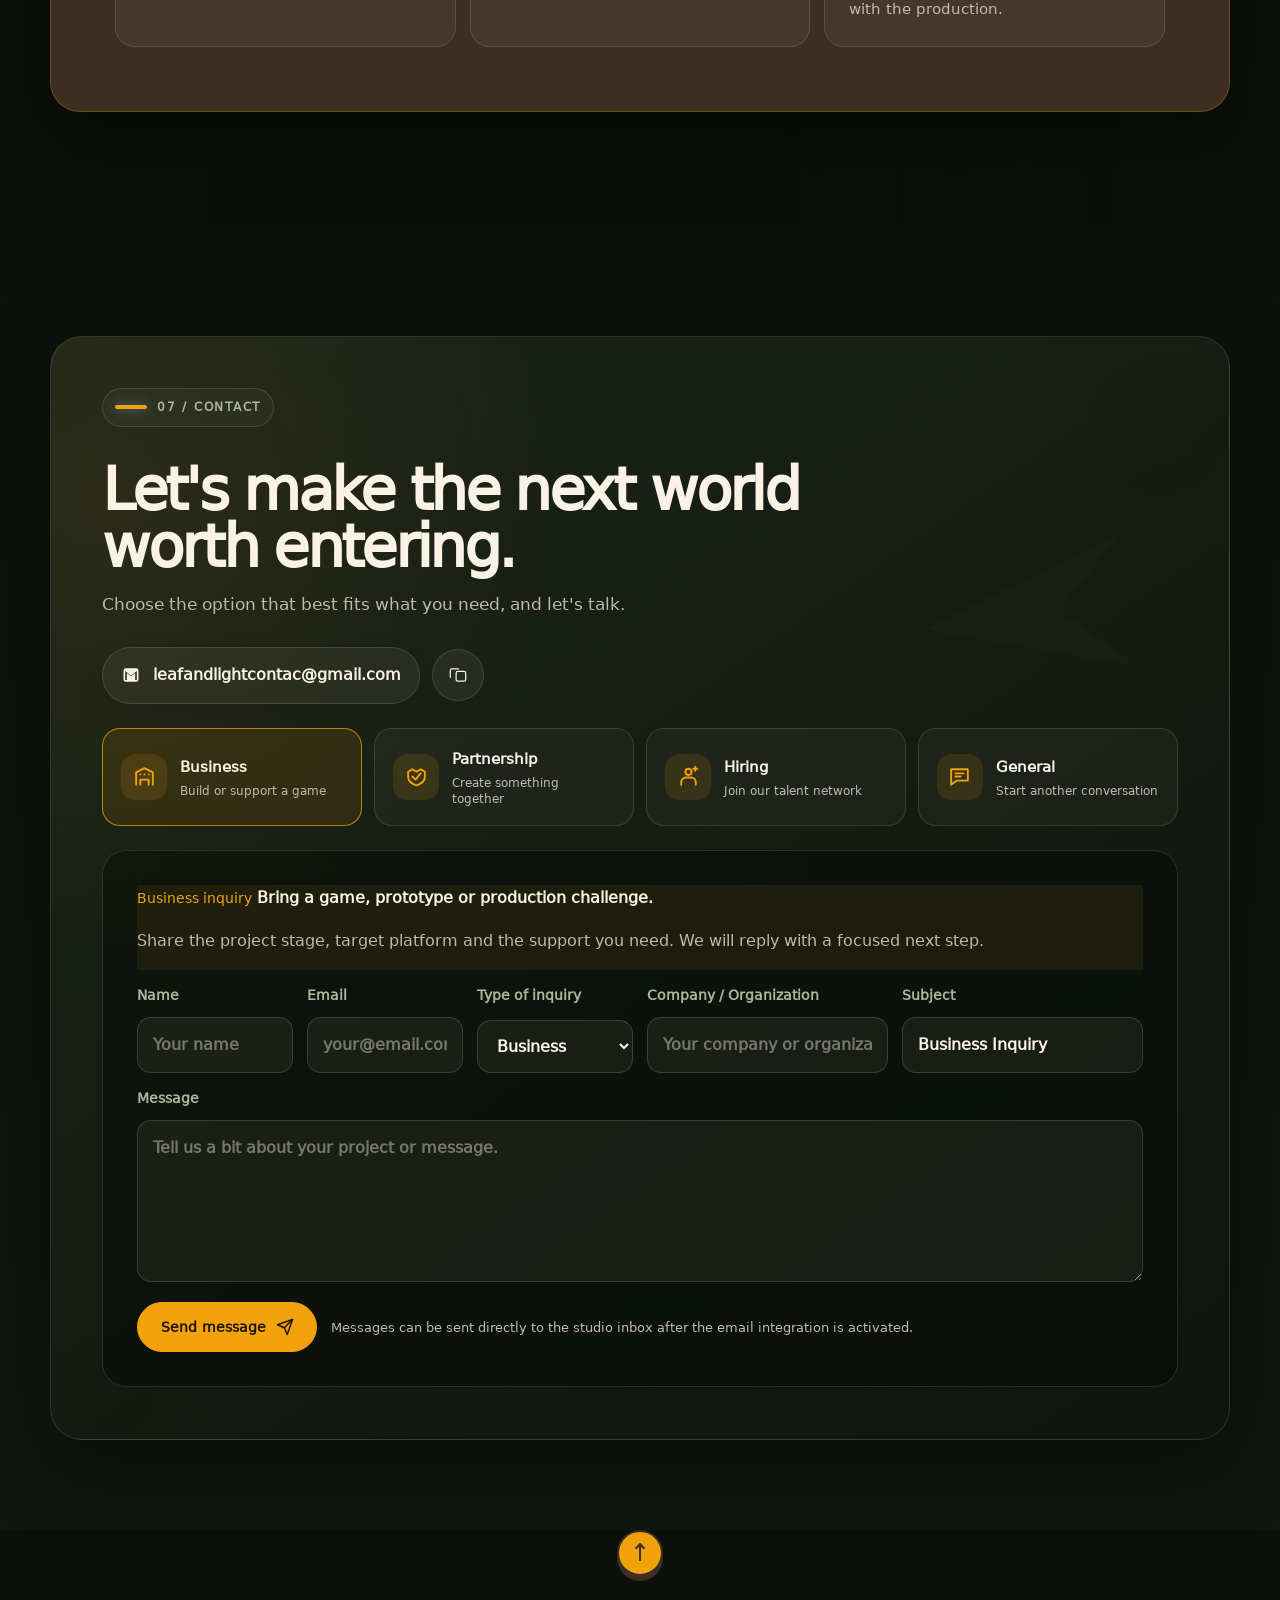
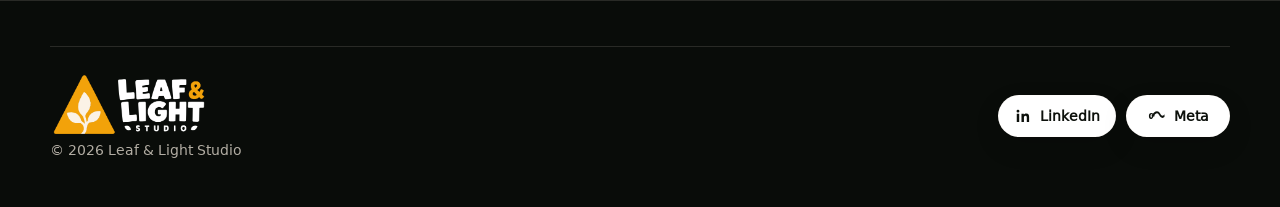
==== commit 9c4d8155: "Smooth Car Crash hero image transition" ====
--- a/index.html
+++ b/index.html
@@ -92,9 +92,9 @@
     ]
   }
   </script>
-  <link rel="stylesheet" href="assets/css/styles.css?v=20260817065743-8fe3481316d9" />
-  <link rel="stylesheet" href="assets/css/brand-v2.css?v=20260817065743-8fe3481316d9" />
-  <link rel="stylesheet" href="assets/css/version-switcher.css?v=20260817065743-8fe3481316d9" />
+  <link rel="stylesheet" href="assets/css/styles.css?v=20260817065959-2c2c173575c4" />
+  <link rel="stylesheet" href="assets/css/brand-v2.css?v=20260817065959-2c2c173575c4" />
+  <link rel="stylesheet" href="assets/css/version-switcher.css?v=20260817065959-2c2c173575c4" />
 </head>
 <body class="leaf-light-brand">
   <header class="header">
@@ -909,11 +909,11 @@
     </div>
   </footer>
 
-  <script src="assets/js/locales/pt-BR.js?v=20260817065743-8fe3481316d9"></script>
-  <script src="assets/js/locales/es.js?v=20260817065743-8fe3481316d9"></script>
-  <script src="assets/js/locales/de.js?v=20260817065743-8fe3481316d9"></script>
-  <script src="assets/js/locales/zh-CN.js?v=20260817065743-8fe3481316d9"></script>
-  <script src="assets/js/i18n.js?v=20260817065743-8fe3481316d9"></script>
+  <script src="assets/js/locales/pt-BR.js?v=20260817065959-2c2c173575c4"></script>
+  <script src="assets/js/locales/es.js?v=20260817065959-2c2c173575c4"></script>
+  <script src="assets/js/locales/de.js?v=20260817065959-2c2c173575c4"></script>
+  <script src="assets/js/locales/zh-CN.js?v=20260817065959-2c2c173575c4"></script>
+  <script src="assets/js/i18n.js?v=20260817065959-2c2c173575c4"></script>
   <script src="https://www.youtube.com/iframe_api"></script>
   <script>
     const assetVersion = Date.now();
--- a/assets/css/brand-v2.css
+++ b/assets/css/brand-v2.css
@@ -1136,8 +1136,8 @@
   object-position: 58% center;
   opacity: .94;
   filter: saturate(.94) contrast(1.05);
-  -webkit-mask-image: radial-gradient(ellipse 80% 78% at 58% 50%, #000 54%, rgba(0,0,0,.9) 66%, transparent 100%);
-  mask-image: radial-gradient(ellipse 80% 78% at 58% 50%, #000 54%, rgba(0,0,0,.9) 66%, transparent 100%);
+  -webkit-mask-image: radial-gradient(ellipse 74% 67% at 58% 50%, #000 38%, rgba(0,0,0,.78) 60%, transparent 100%);
+  mask-image: radial-gradient(ellipse 74% 67% at 58% 50%, #000 38%, rgba(0,0,0,.78) 60%, transparent 100%);
 }
 
 body.leaf-light-brand .hero-copy { text-shadow: 0 3px 24px rgba(0,0,0,.34); }
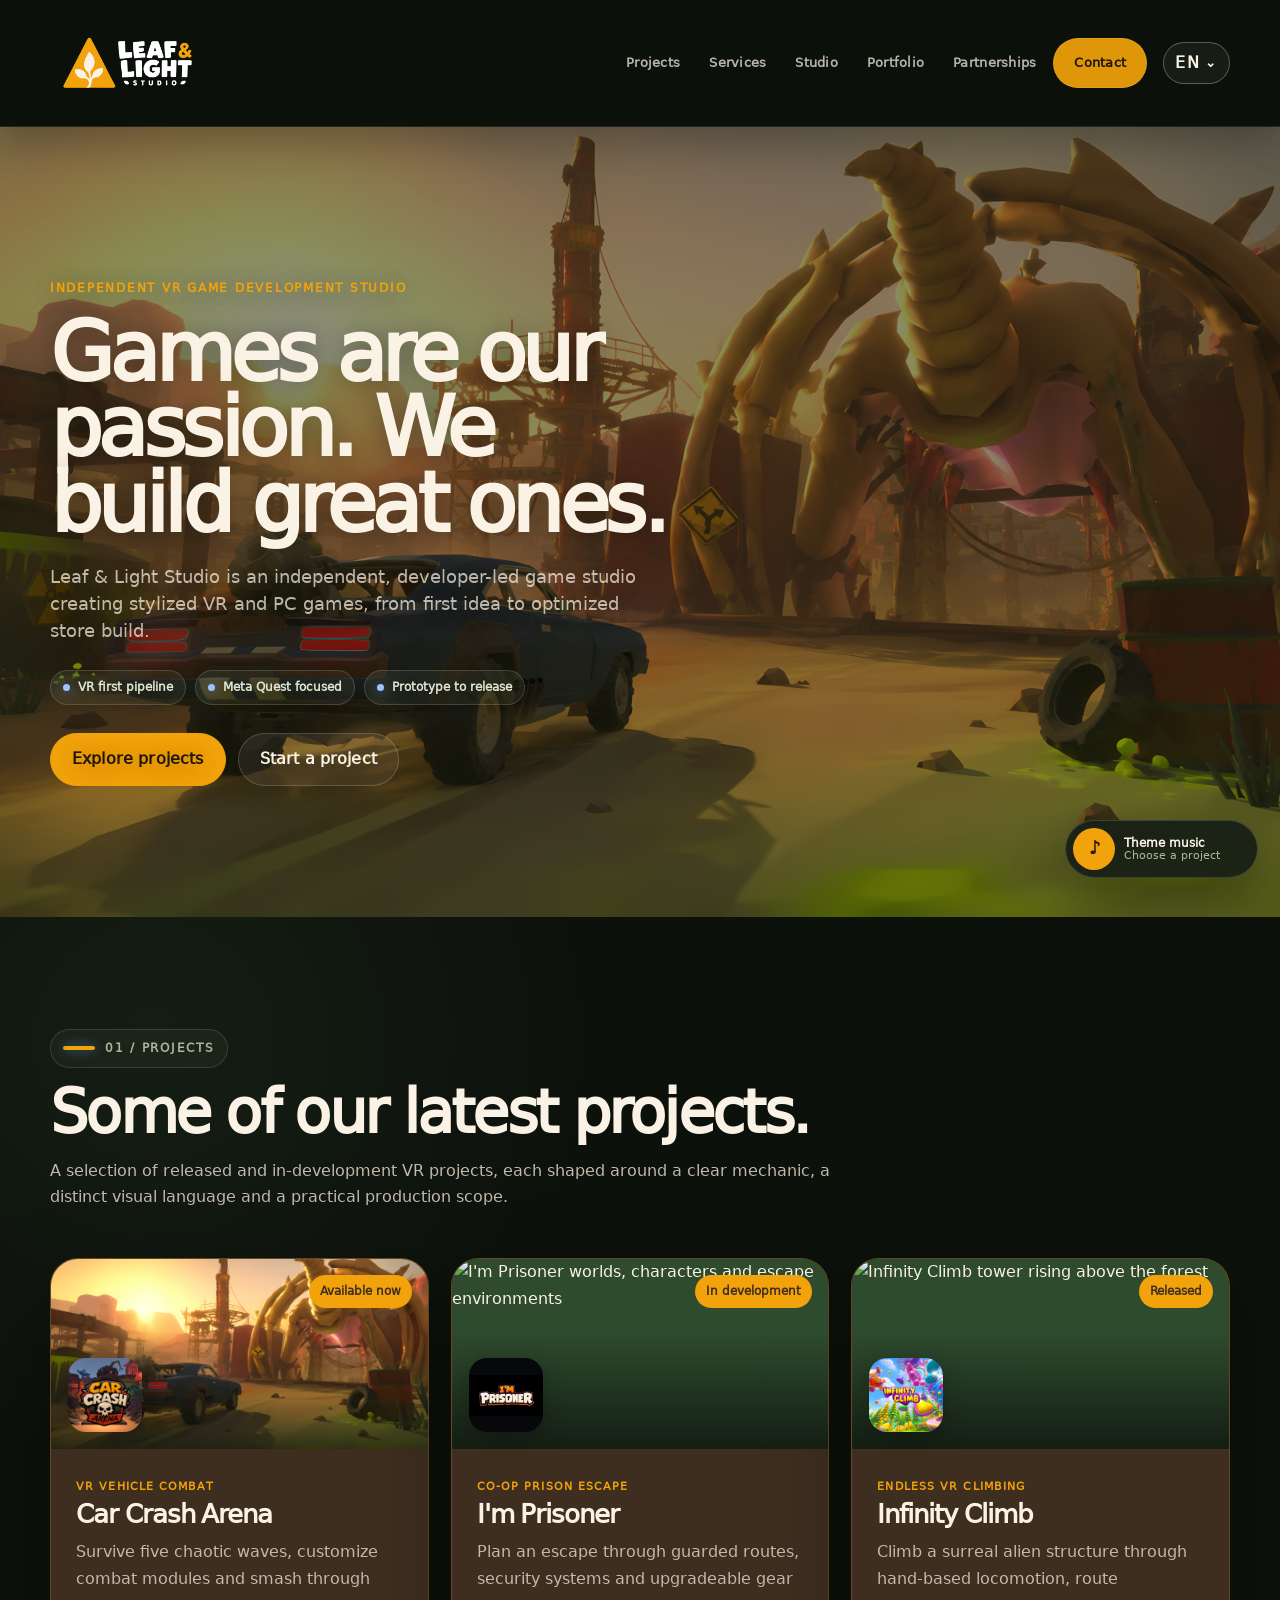
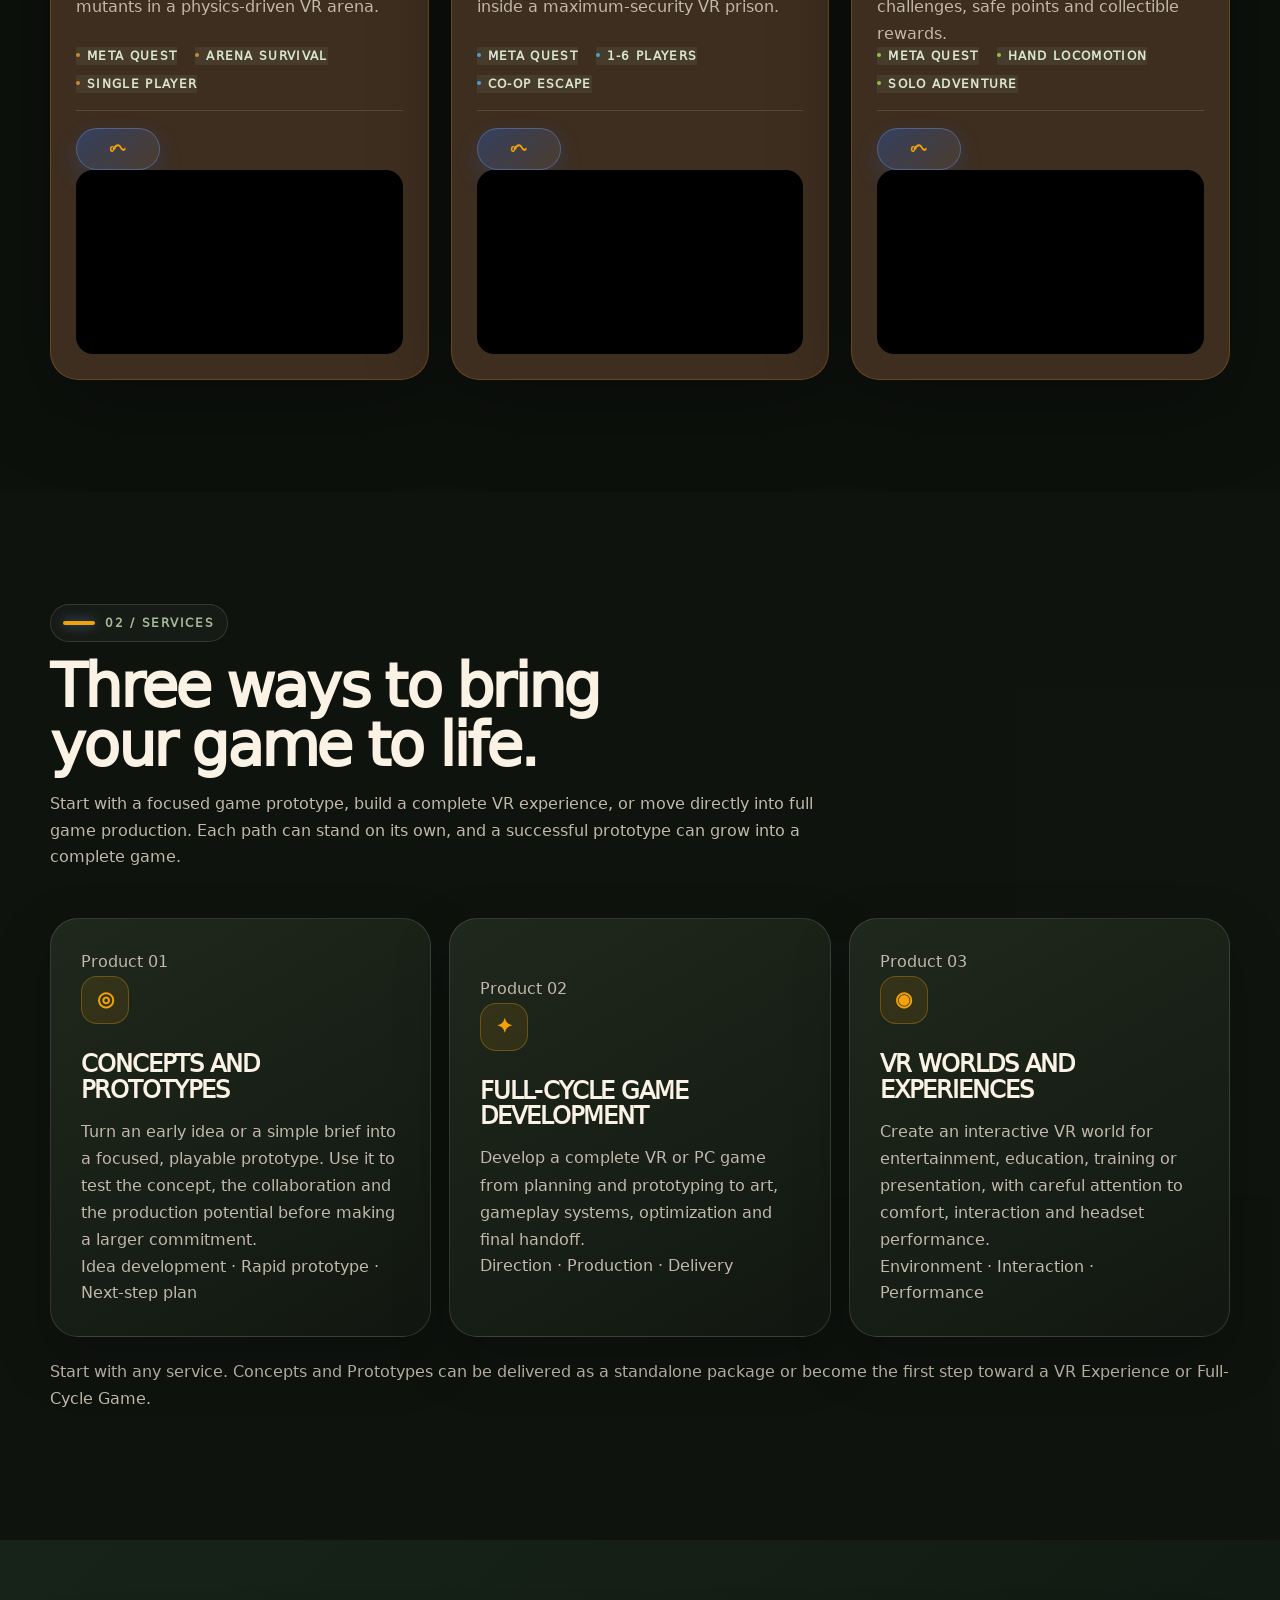
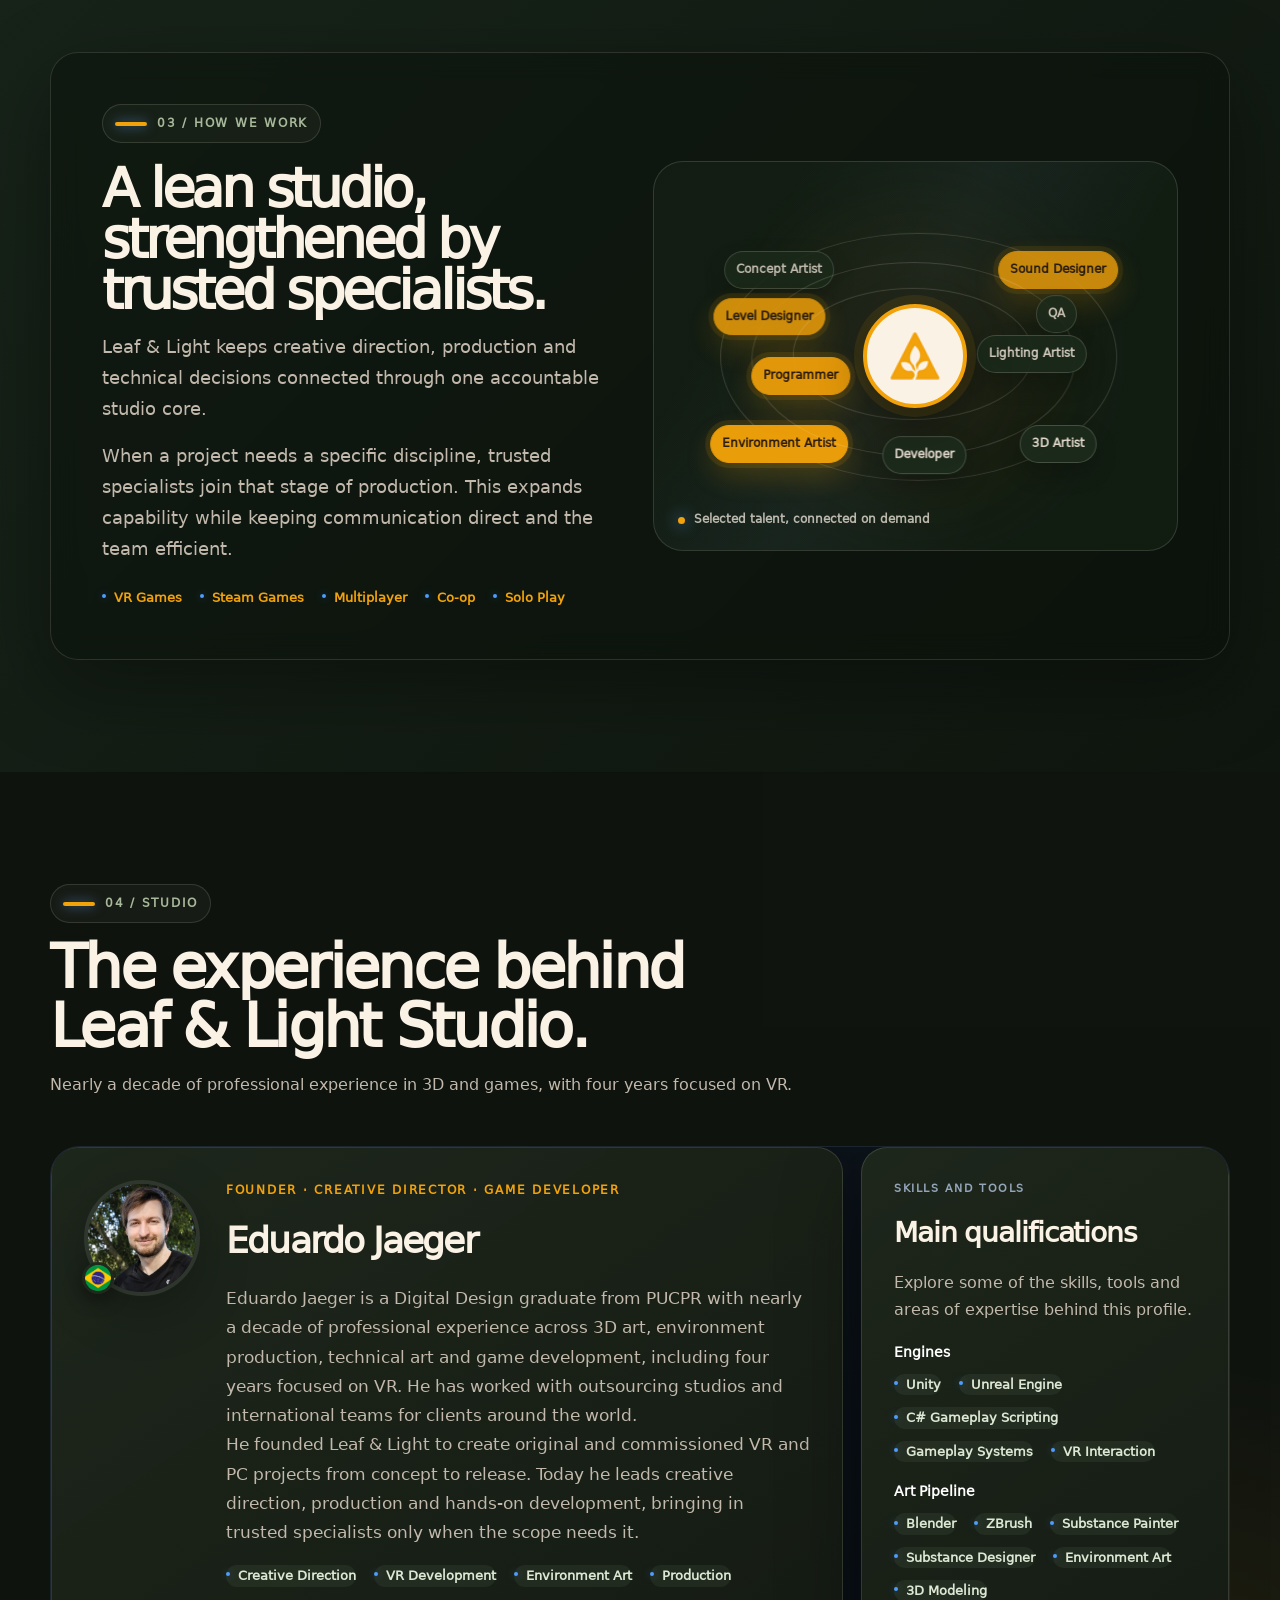
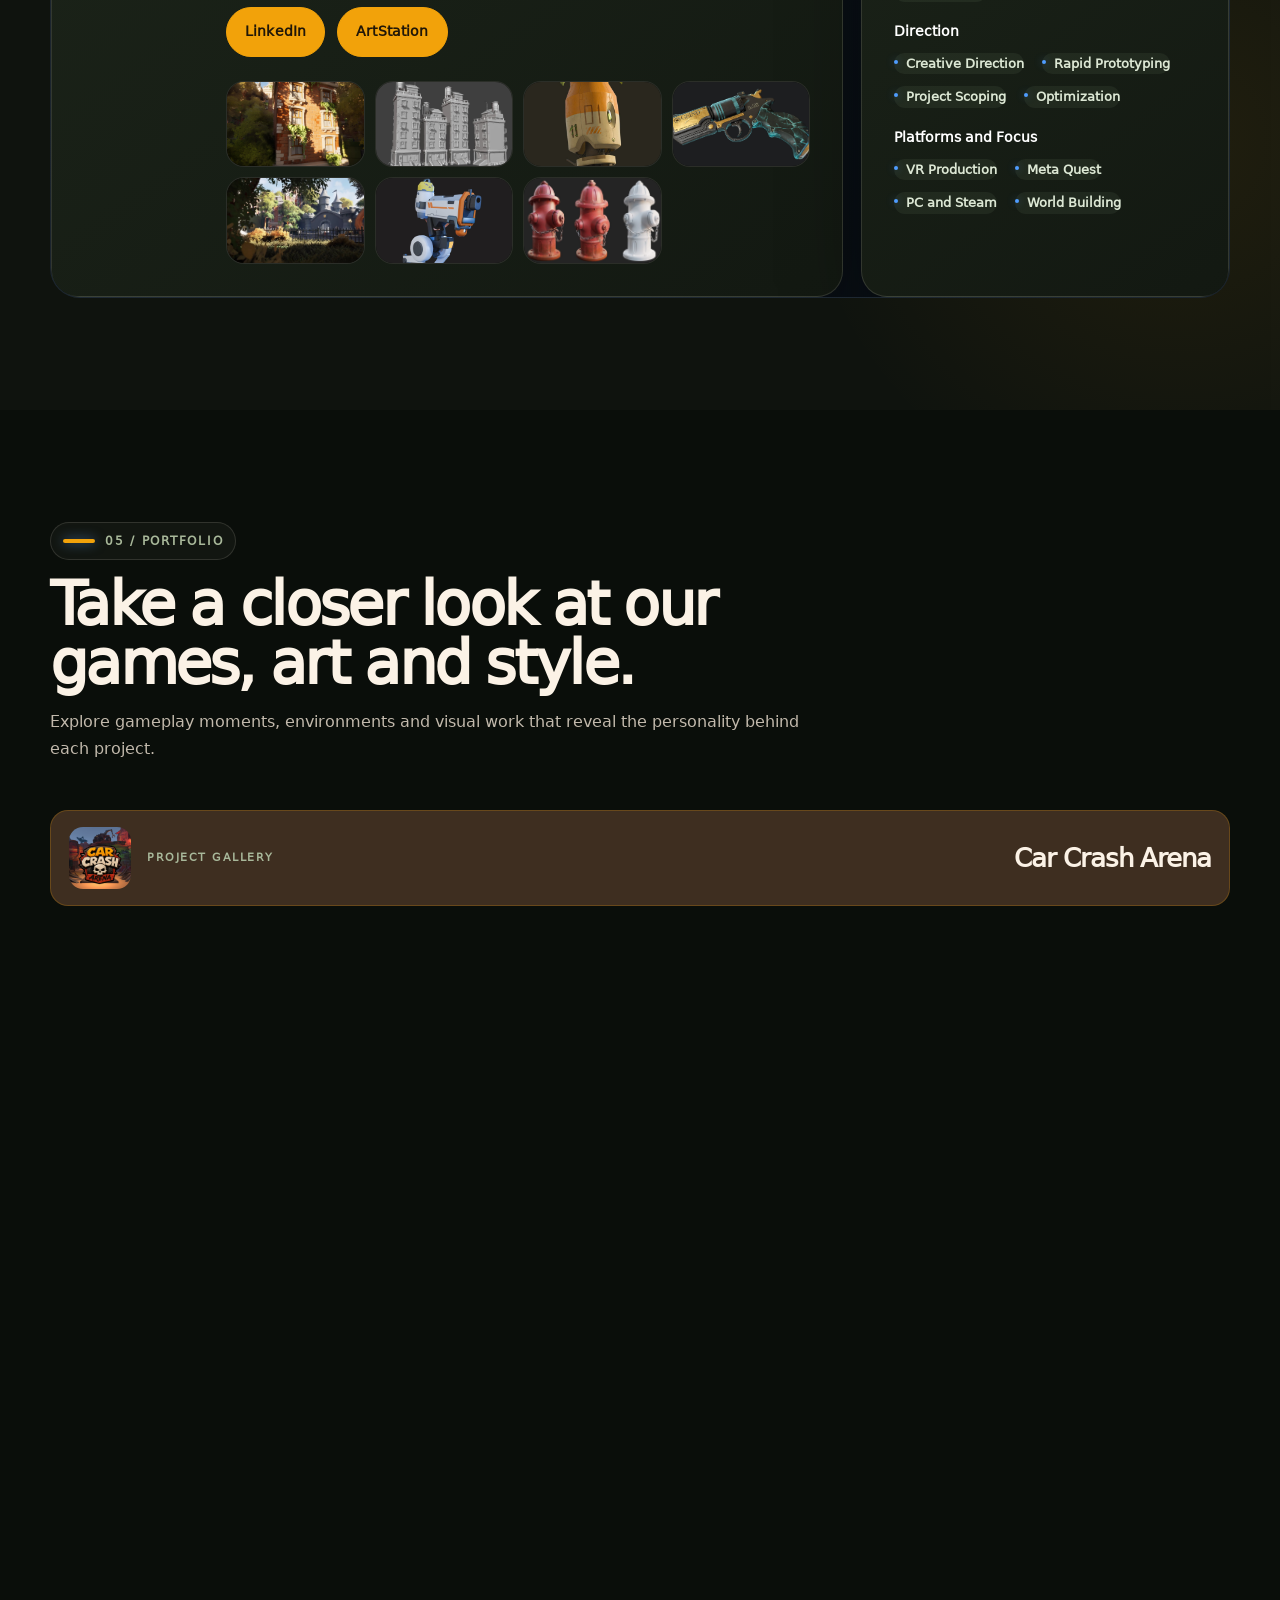
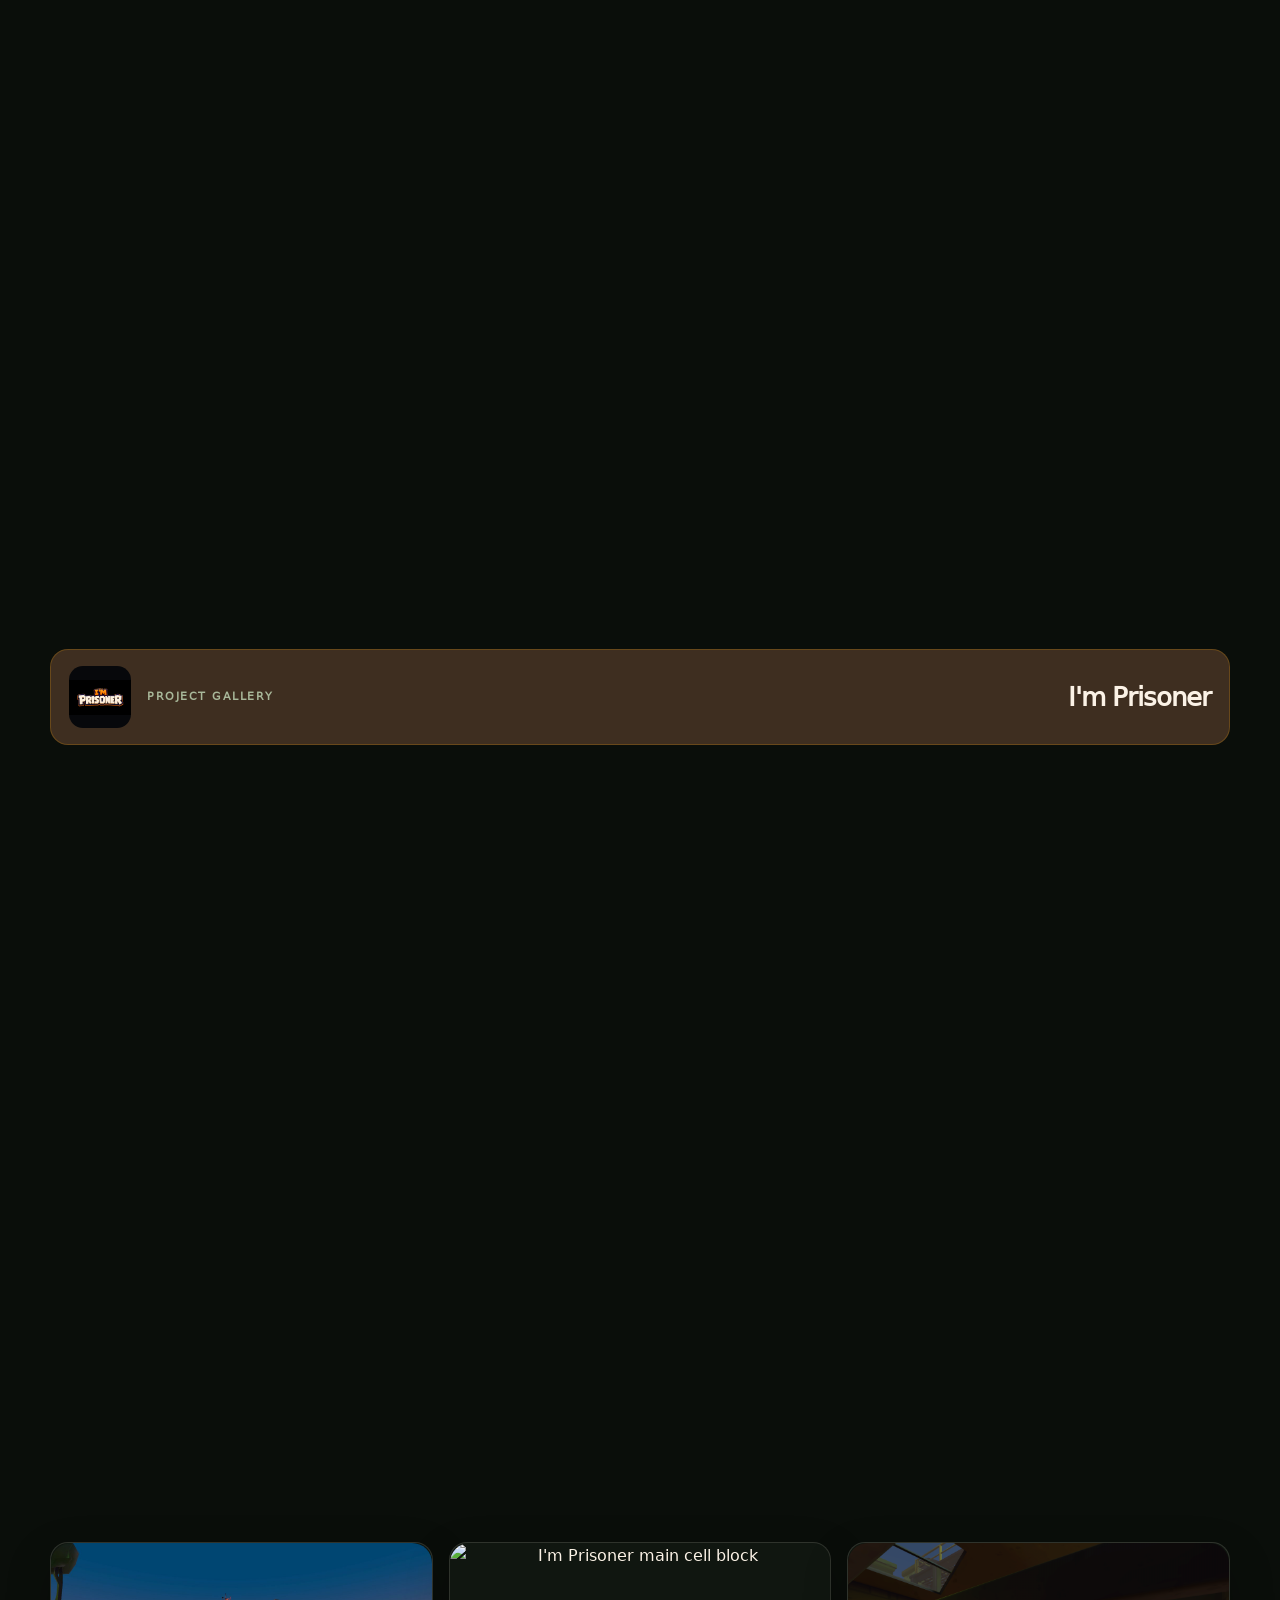
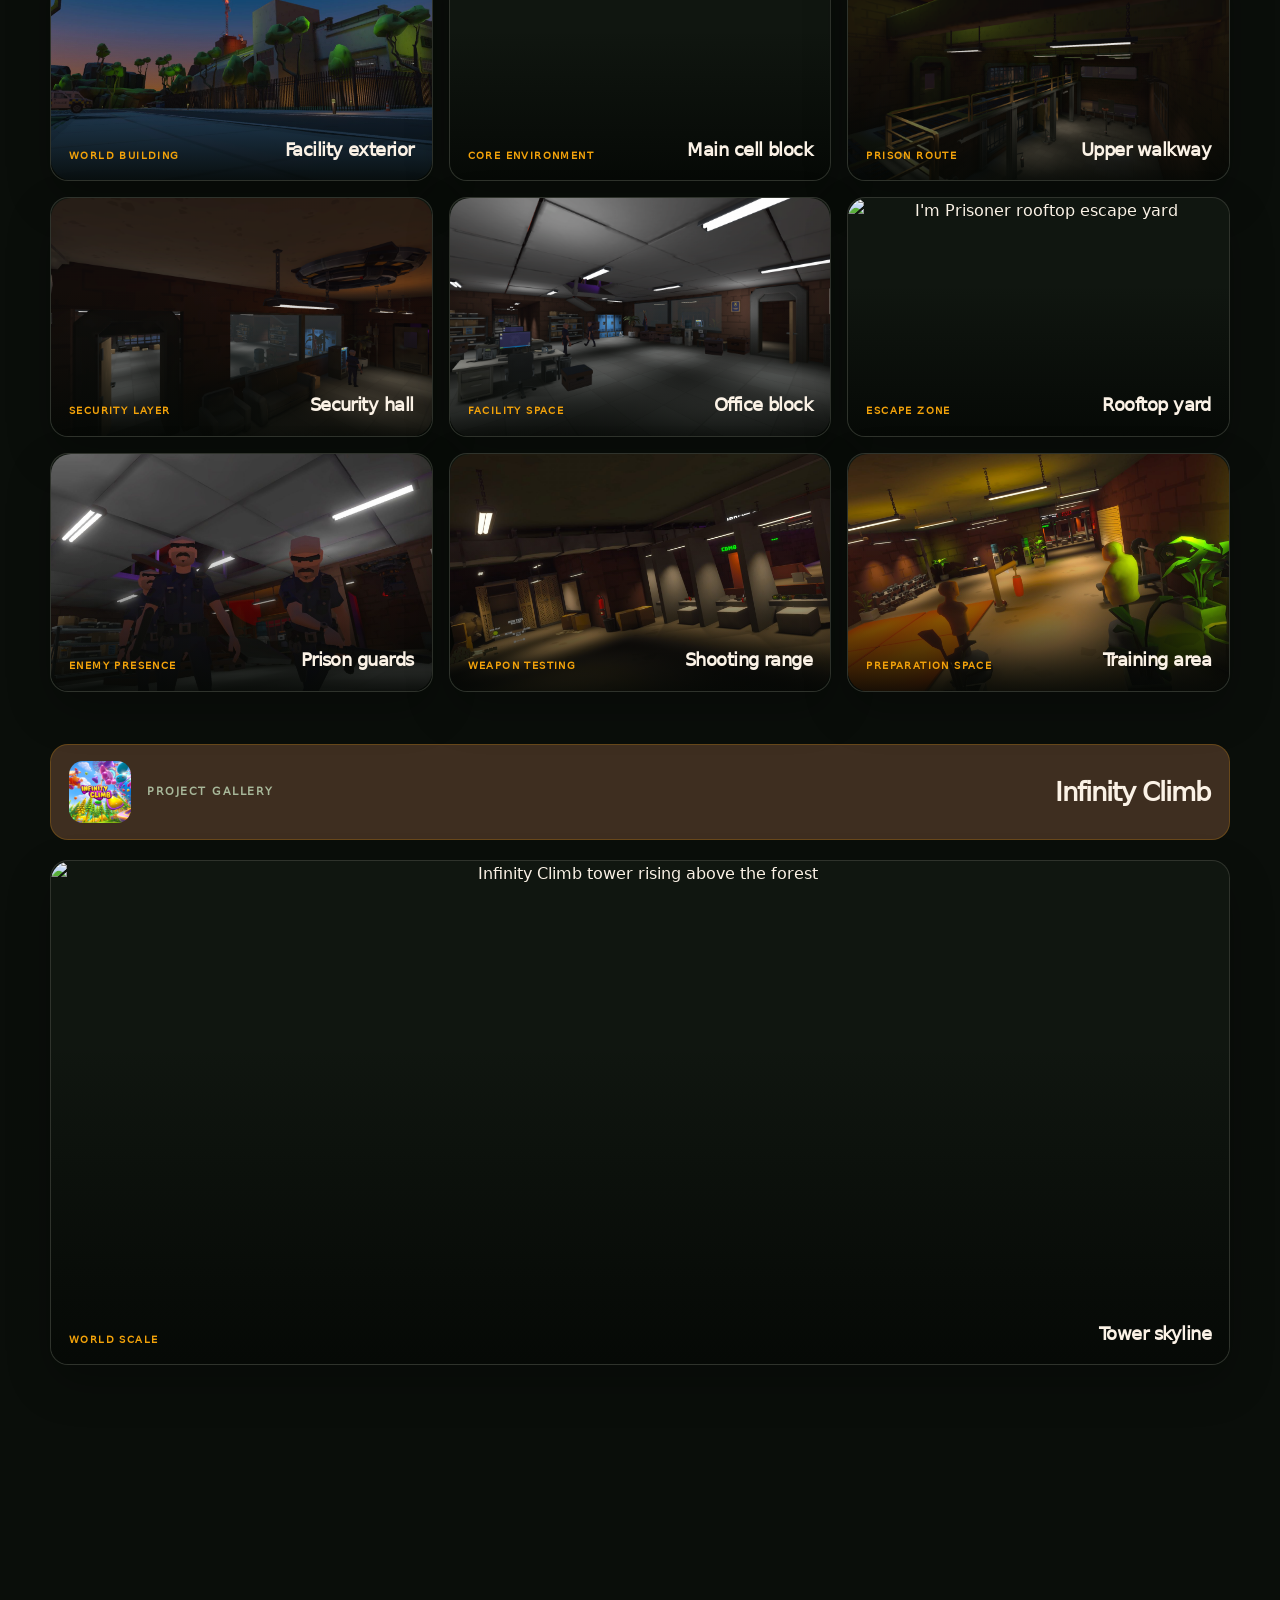
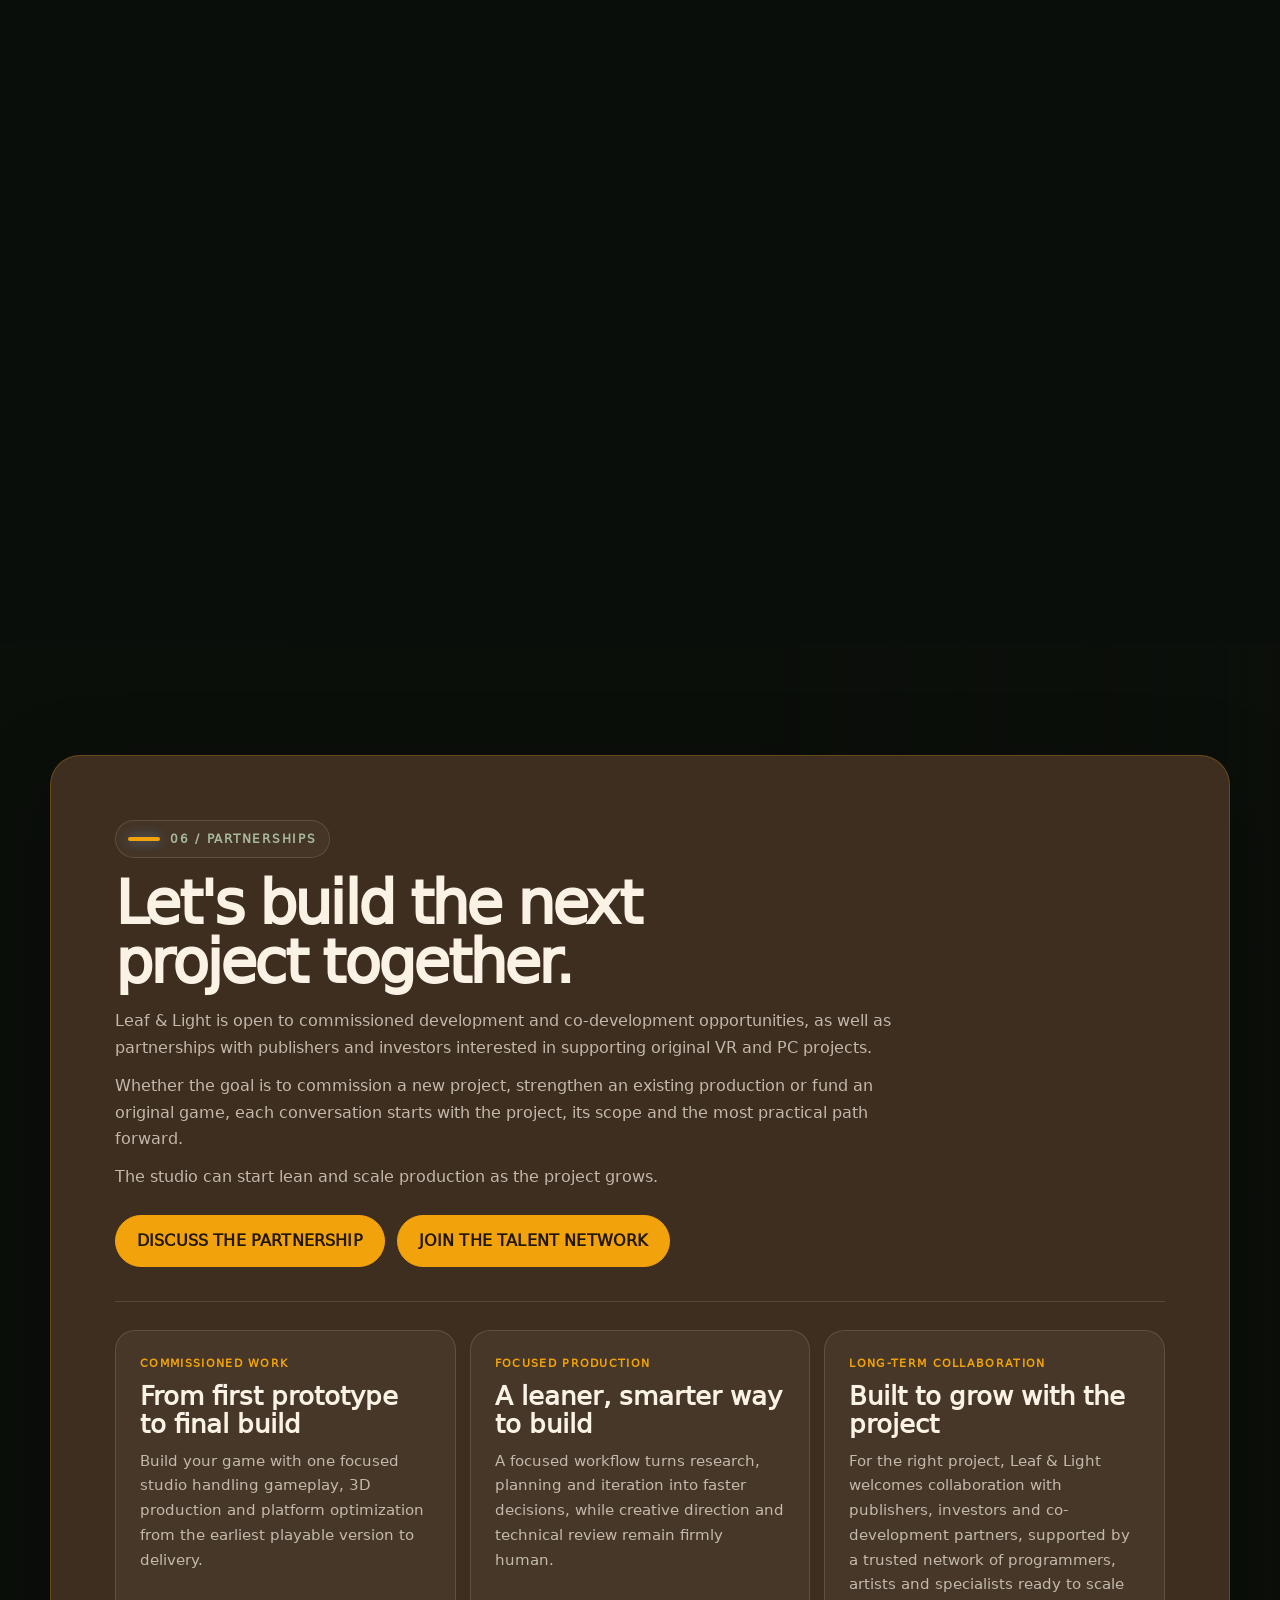
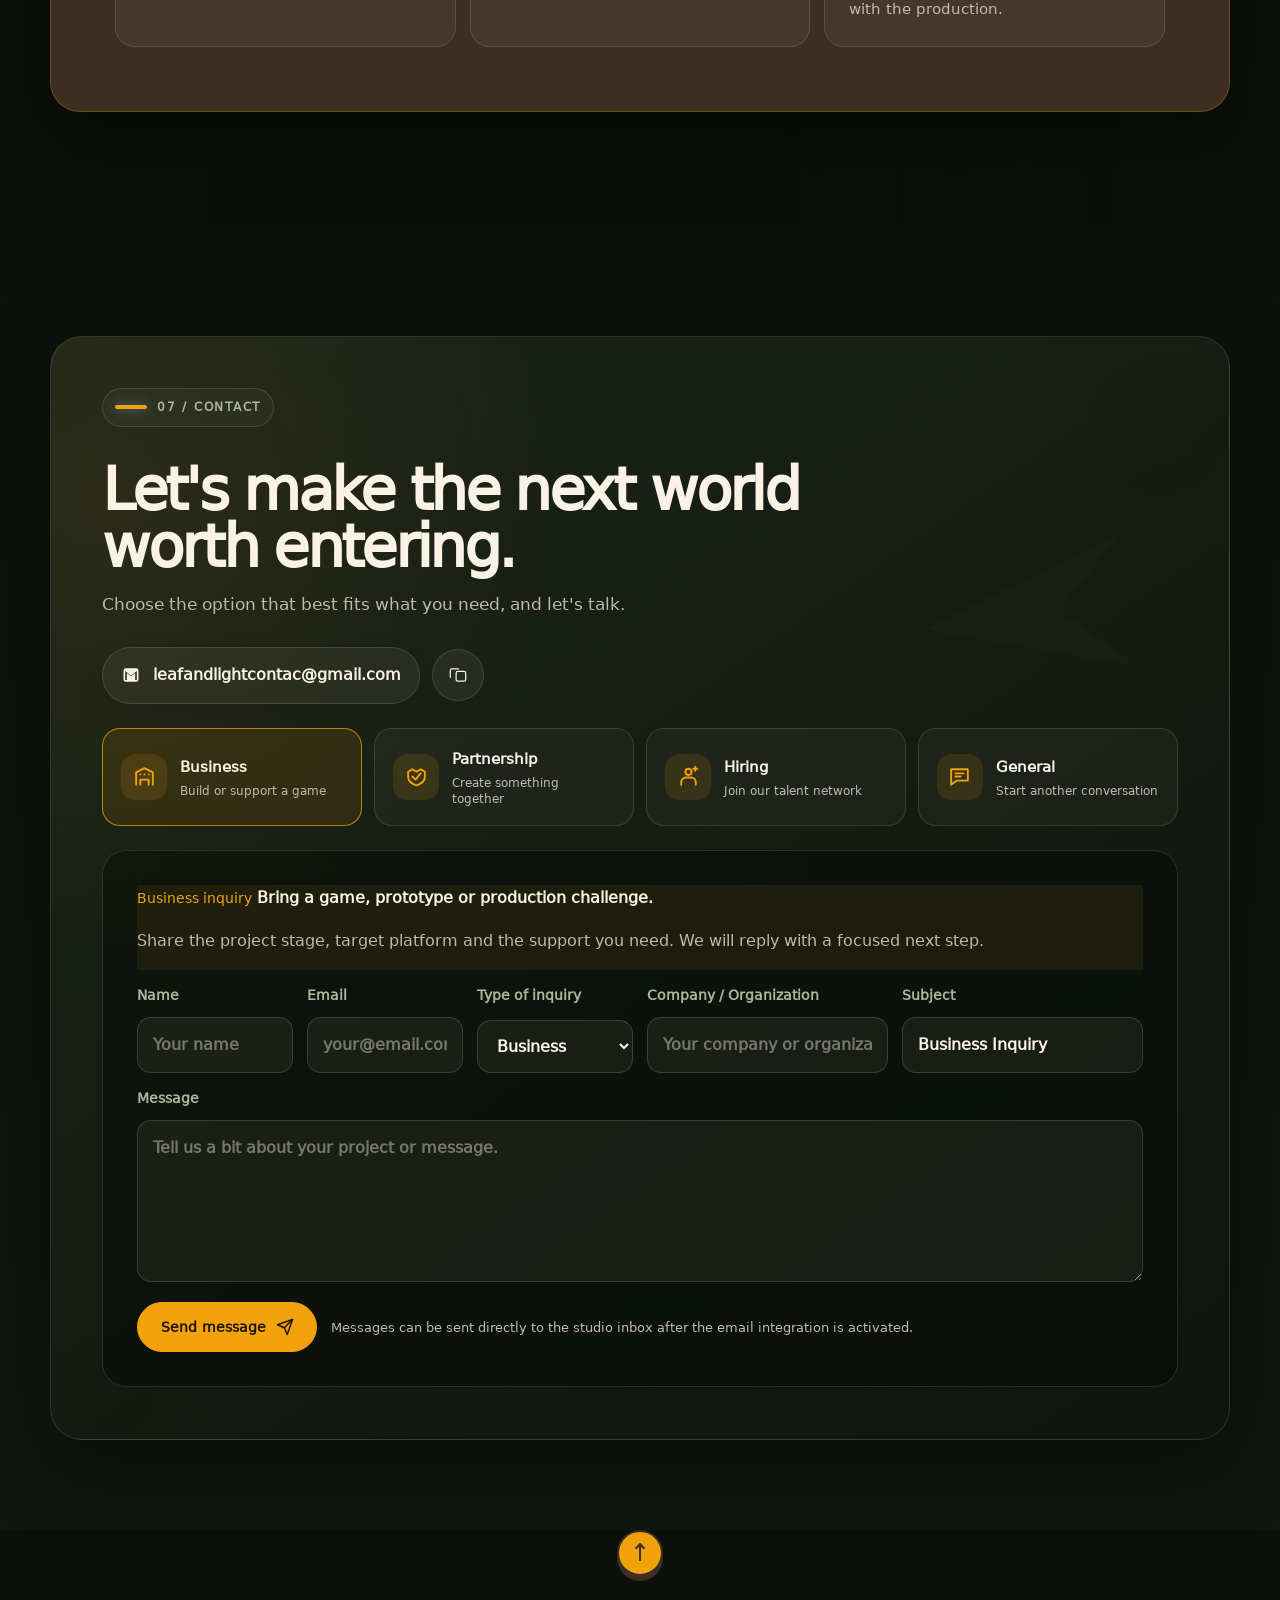
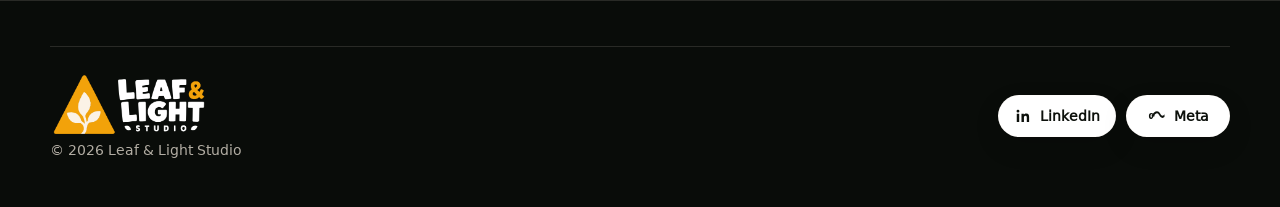
==== commit d32233b3: "Restore full-width transparent Car Crash hero" ====
--- a/index.html
+++ b/index.html
@@ -92,9 +92,9 @@
     ]
   }
   </script>
-  <link rel="stylesheet" href="assets/css/styles.css?v=20260817065959-2c2c173575c4" />
-  <link rel="stylesheet" href="assets/css/brand-v2.css?v=20260817065959-2c2c173575c4" />
-  <link rel="stylesheet" href="assets/css/version-switcher.css?v=20260817065959-2c2c173575c4" />
+  <link rel="stylesheet" href="assets/css/styles.css?v=20260817070432-42f967b951a9" />
+  <link rel="stylesheet" href="assets/css/brand-v2.css?v=20260817070432-42f967b951a9" />
+  <link rel="stylesheet" href="assets/css/version-switcher.css?v=20260817070432-42f967b951a9" />
 </head>
 <body class="leaf-light-brand">
   <header class="header">
@@ -150,8 +150,7 @@
             <a href="#contact" class="btn">Start a project</a>
           </div>
         </div>
-        <div class="hero-side">
-          <img class="hero-project-art" src="assets/images/car-crash-arena-hero-2026.png" alt="Car Crash Arena arena scene" />
+        <div class="hero-side" aria-hidden="true">
           <div class="side-card">
             <div class="label">What we do</div>
             <strong>Full-cycle game production</strong>
@@ -909,11 +908,11 @@
     </div>
   </footer>
 
-  <script src="assets/js/locales/pt-BR.js?v=20260817065959-2c2c173575c4"></script>
-  <script src="assets/js/locales/es.js?v=20260817065959-2c2c173575c4"></script>
-  <script src="assets/js/locales/de.js?v=20260817065959-2c2c173575c4"></script>
-  <script src="assets/js/locales/zh-CN.js?v=20260817065959-2c2c173575c4"></script>
-  <script src="assets/js/i18n.js?v=20260817065959-2c2c173575c4"></script>
+  <script src="assets/js/locales/pt-BR.js?v=20260817070432-42f967b951a9"></script>
+  <script src="assets/js/locales/es.js?v=20260817070432-42f967b951a9"></script>
+  <script src="assets/js/locales/de.js?v=20260817070432-42f967b951a9"></script>
+  <script src="assets/js/locales/zh-CN.js?v=20260817070432-42f967b951a9"></script>
+  <script src="assets/js/i18n.js?v=20260817070432-42f967b951a9"></script>
   <script src="https://www.youtube.com/iframe_api"></script>
   <script>
     const assetVersion = Date.now();
--- a/assets/css/brand-v2.css
+++ b/assets/css/brand-v2.css
@@ -1115,29 +1115,26 @@
   background: #0b120c !important;
 }
 
+body.leaf-light-brand .hero::before {
+  content: "";
+  display: block !important;
+  position: absolute;
+  inset: 0;
+  z-index: 0;
+  background: url("../images/car-crash-arena-hero-2026.png") center center / cover no-repeat;
+  opacity: .52;
+}
+
+body.leaf-light-brand .hero::after { display: none !important; }
+
 body.leaf-light-brand .hero-content {
-  grid-template-columns: minmax(0, .9fr) minmax(420px, 1.1fr) !important;
+  grid-template-columns: minmax(0, 1fr) minmax(300px, .68fr) !important;
 }
 
 body.leaf-light-brand .hero-side {
-  display: flex !important;
-  min-height: 540px;
-  align-items: center;
-  justify-content: center;
-  visibility: visible;
-  overflow: hidden;
-}
-
-body.leaf-light-brand .hero-project-art {
-  display: block;
-  width: min(58vw, 780px);
-  height: min(570px, 70svh);
-  object-fit: cover;
-  object-position: 58% center;
-  opacity: .94;
-  filter: saturate(.94) contrast(1.05);
-  -webkit-mask-image: radial-gradient(ellipse 74% 67% at 58% 50%, #000 38%, rgba(0,0,0,.78) 60%, transparent 100%);
-  mask-image: radial-gradient(ellipse 74% 67% at 58% 50%, #000 38%, rgba(0,0,0,.78) 60%, transparent 100%);
+  display: block !important;
+  min-height: 1px;
+  visibility: hidden;
 }
 
 body.leaf-light-brand .hero-copy { text-shadow: 0 3px 24px rgba(0,0,0,.34); }
@@ -1219,7 +1216,7 @@
 }
 
 @media (max-width: 700px) {
+  body.leaf-light-brand .hero::before { background-position: 62% center; opacity: .44; }
   body.leaf-light-brand .hero-content { grid-template-columns: minmax(0,1fr) !important; }
-  body.leaf-light-brand .hero-side { display: flex !important; min-height: 330px; margin-top: 18px; }
-  body.leaf-light-brand .hero-project-art { width: 112%; height: 340px; object-position: 60% center; }
-}
+  body.leaf-light-brand .hero-side { display: none !important; }
+}
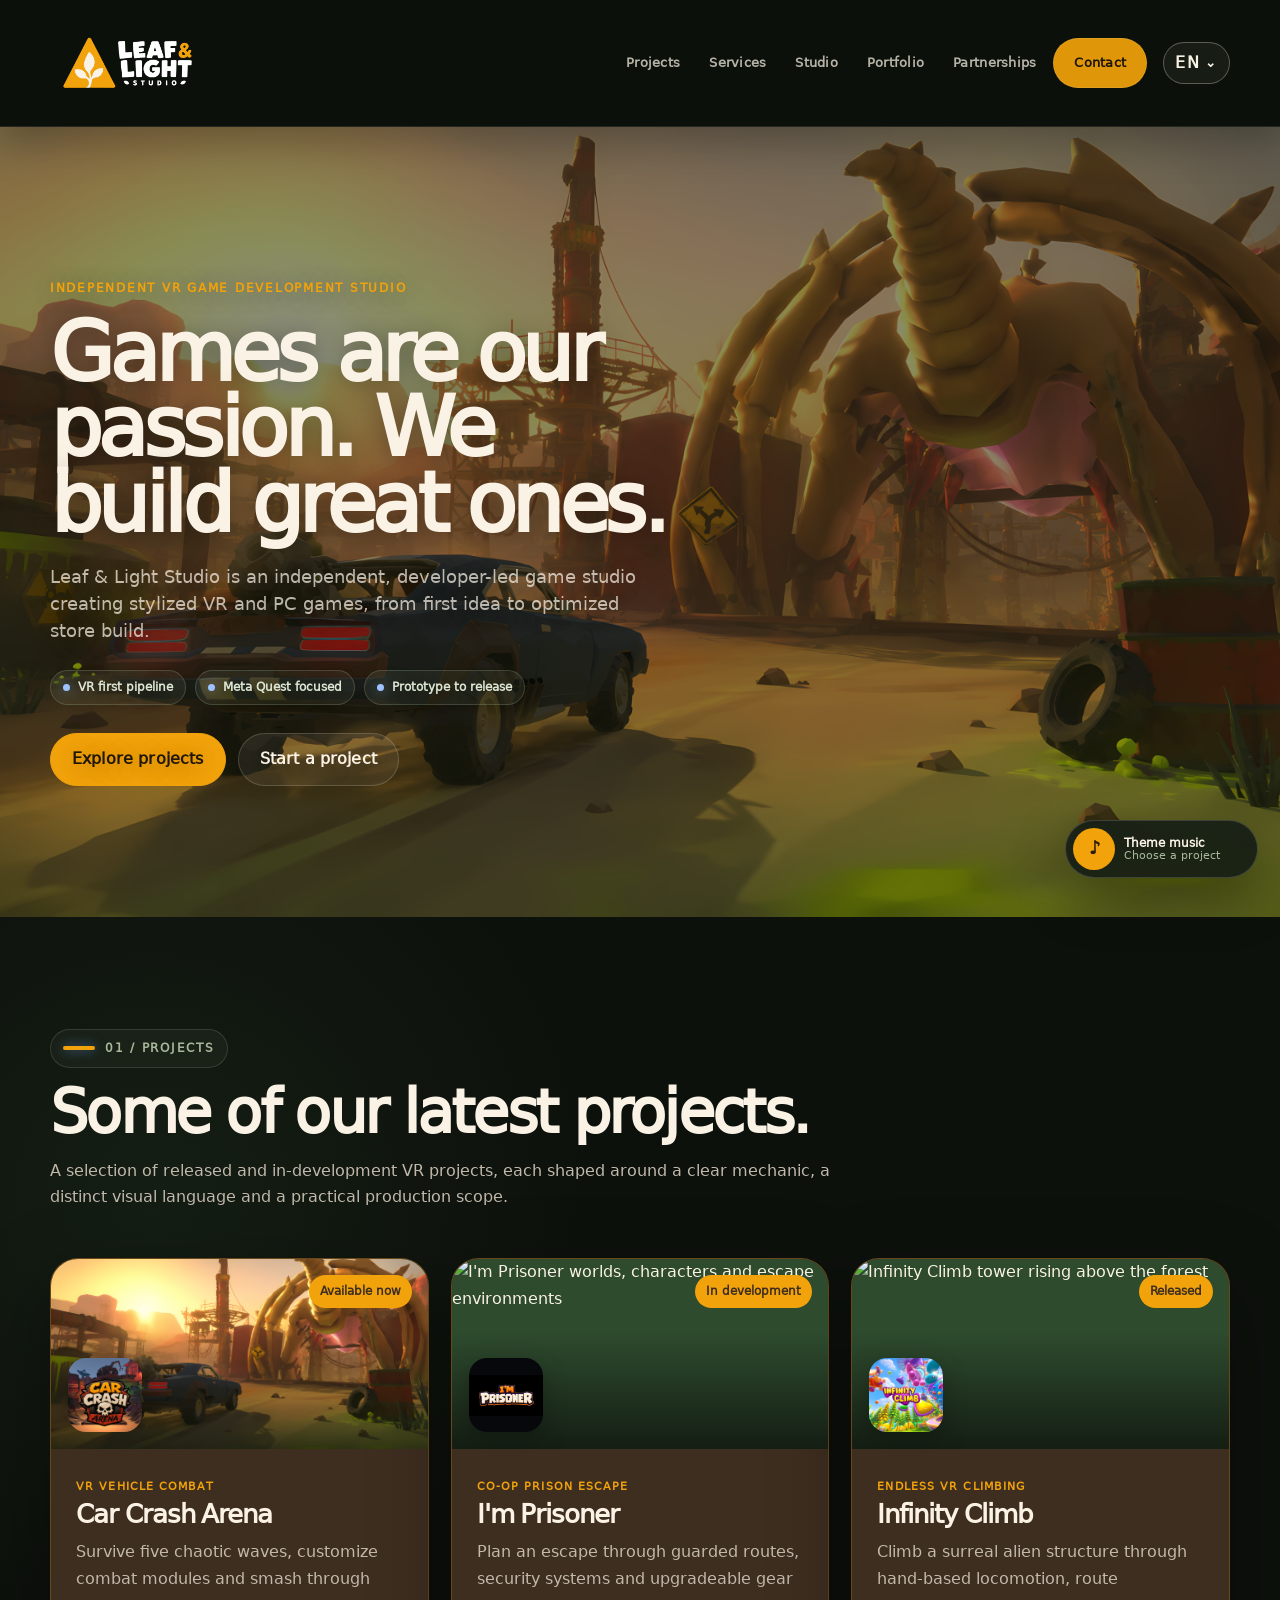
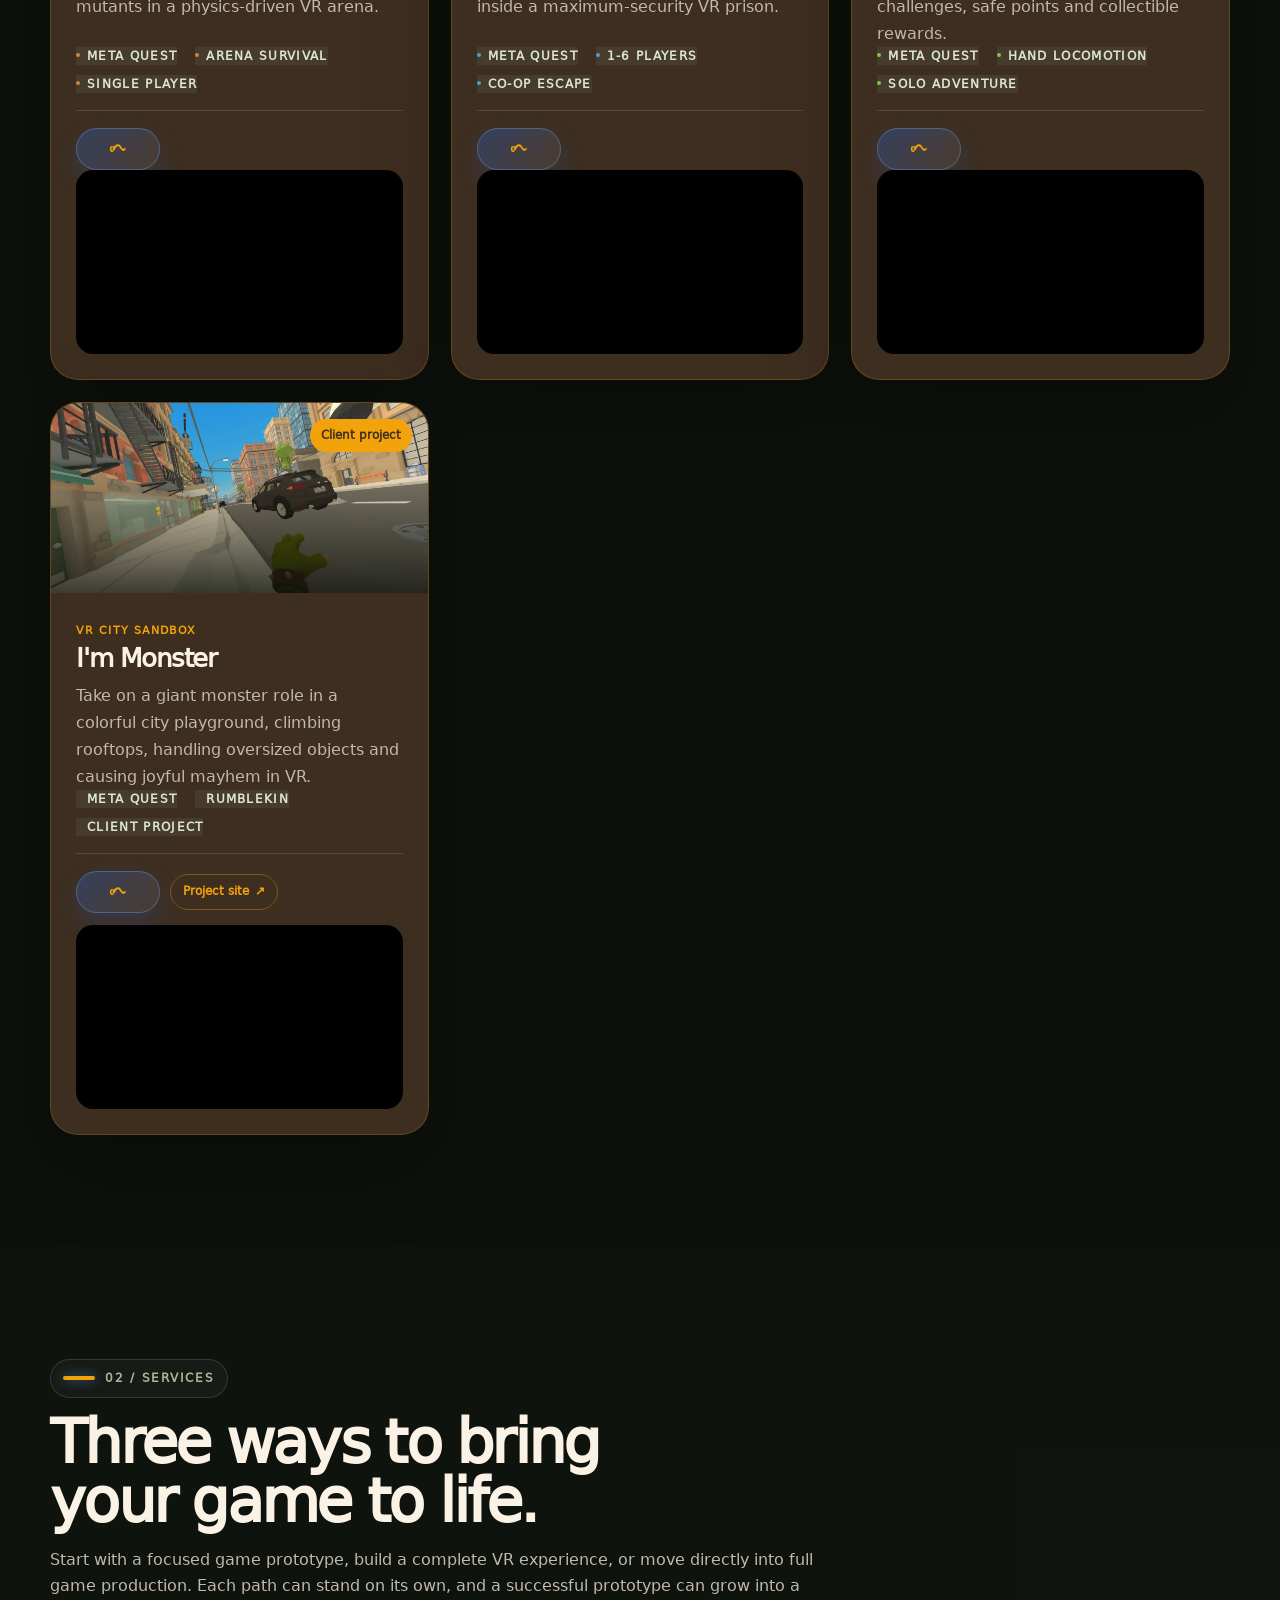
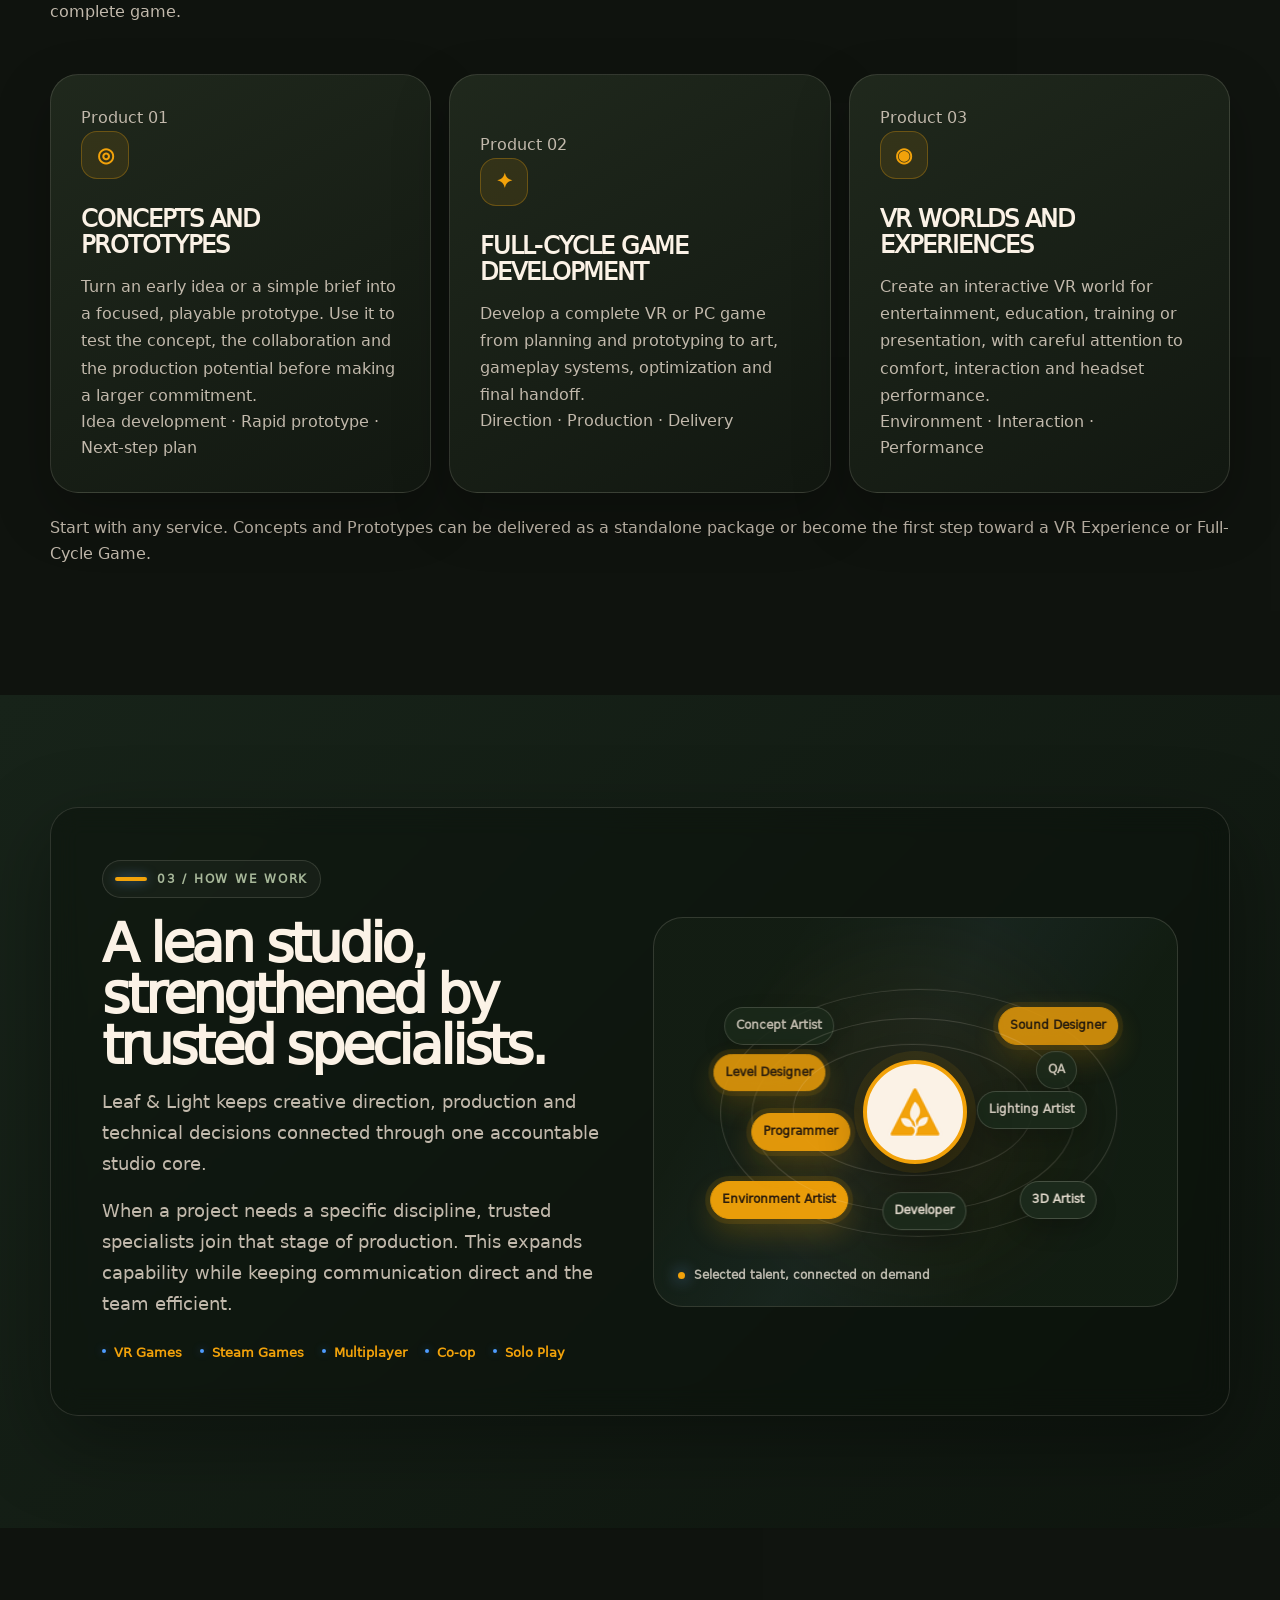
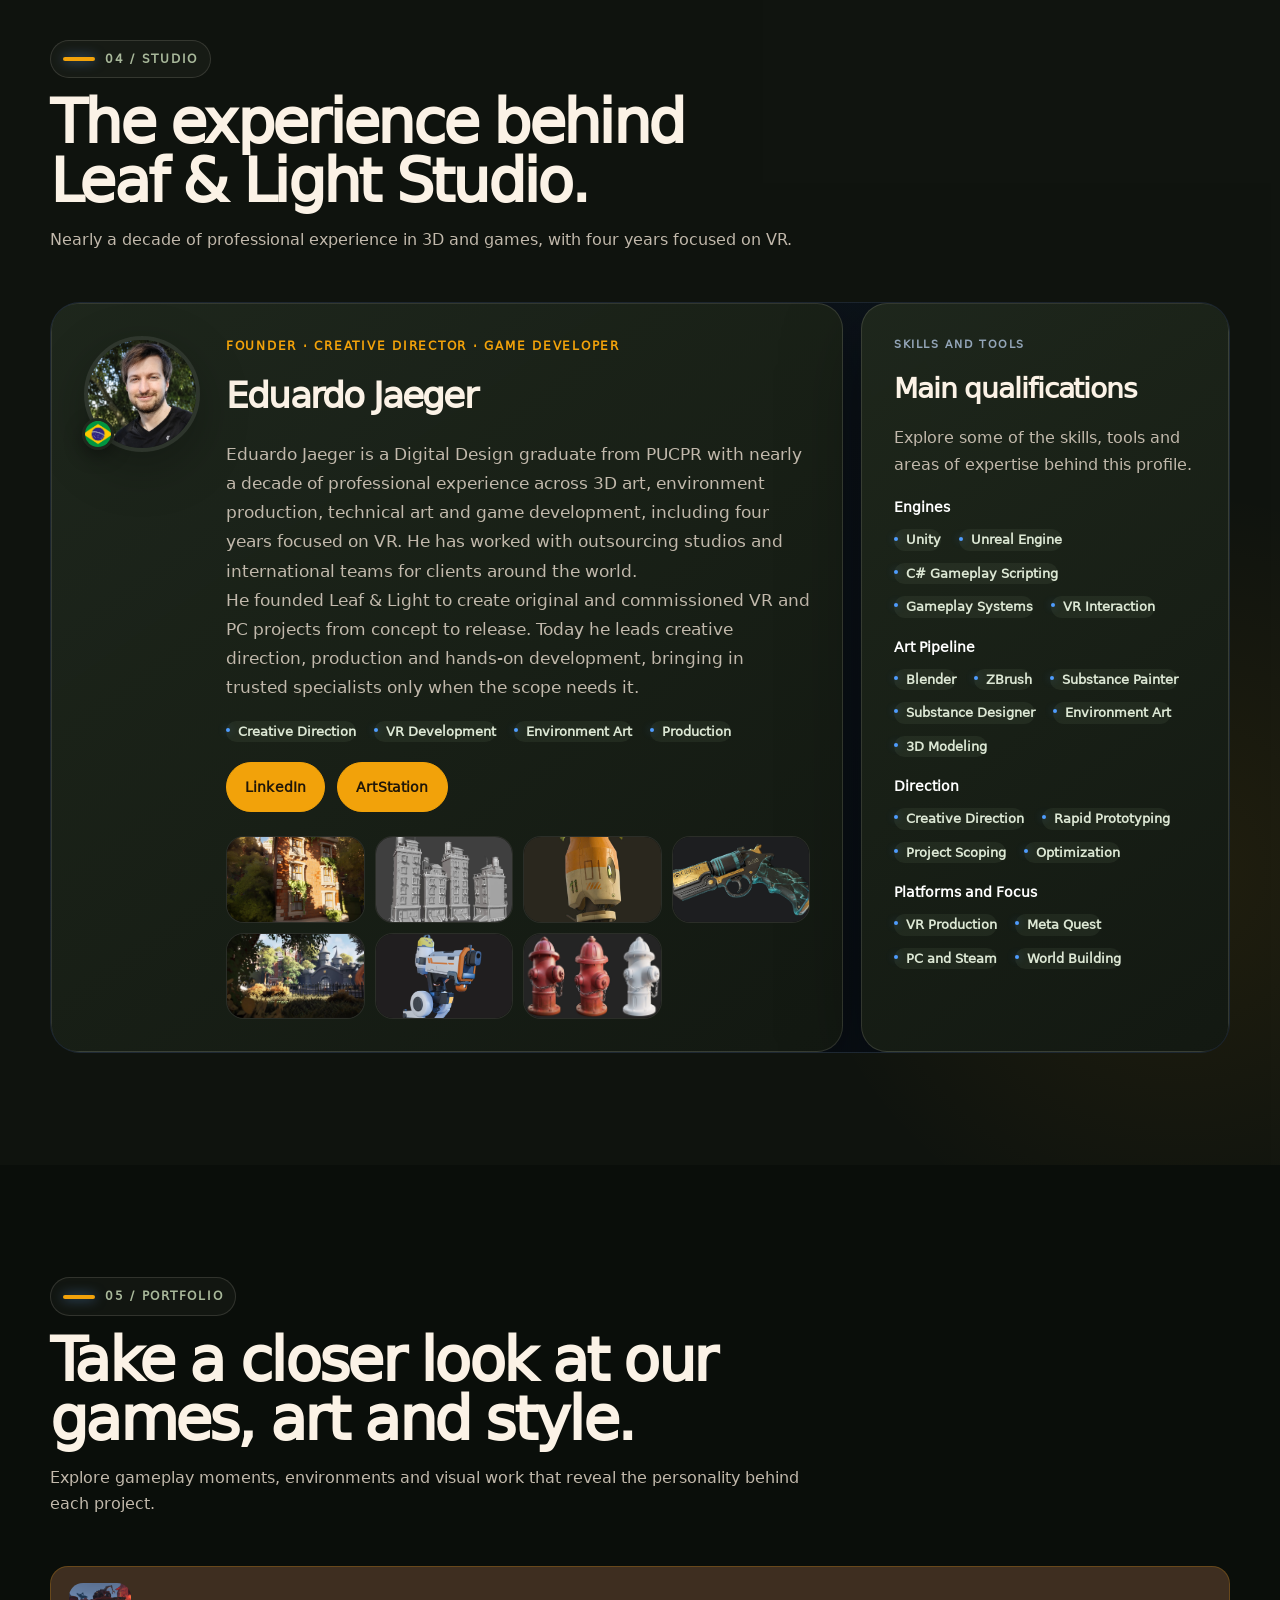
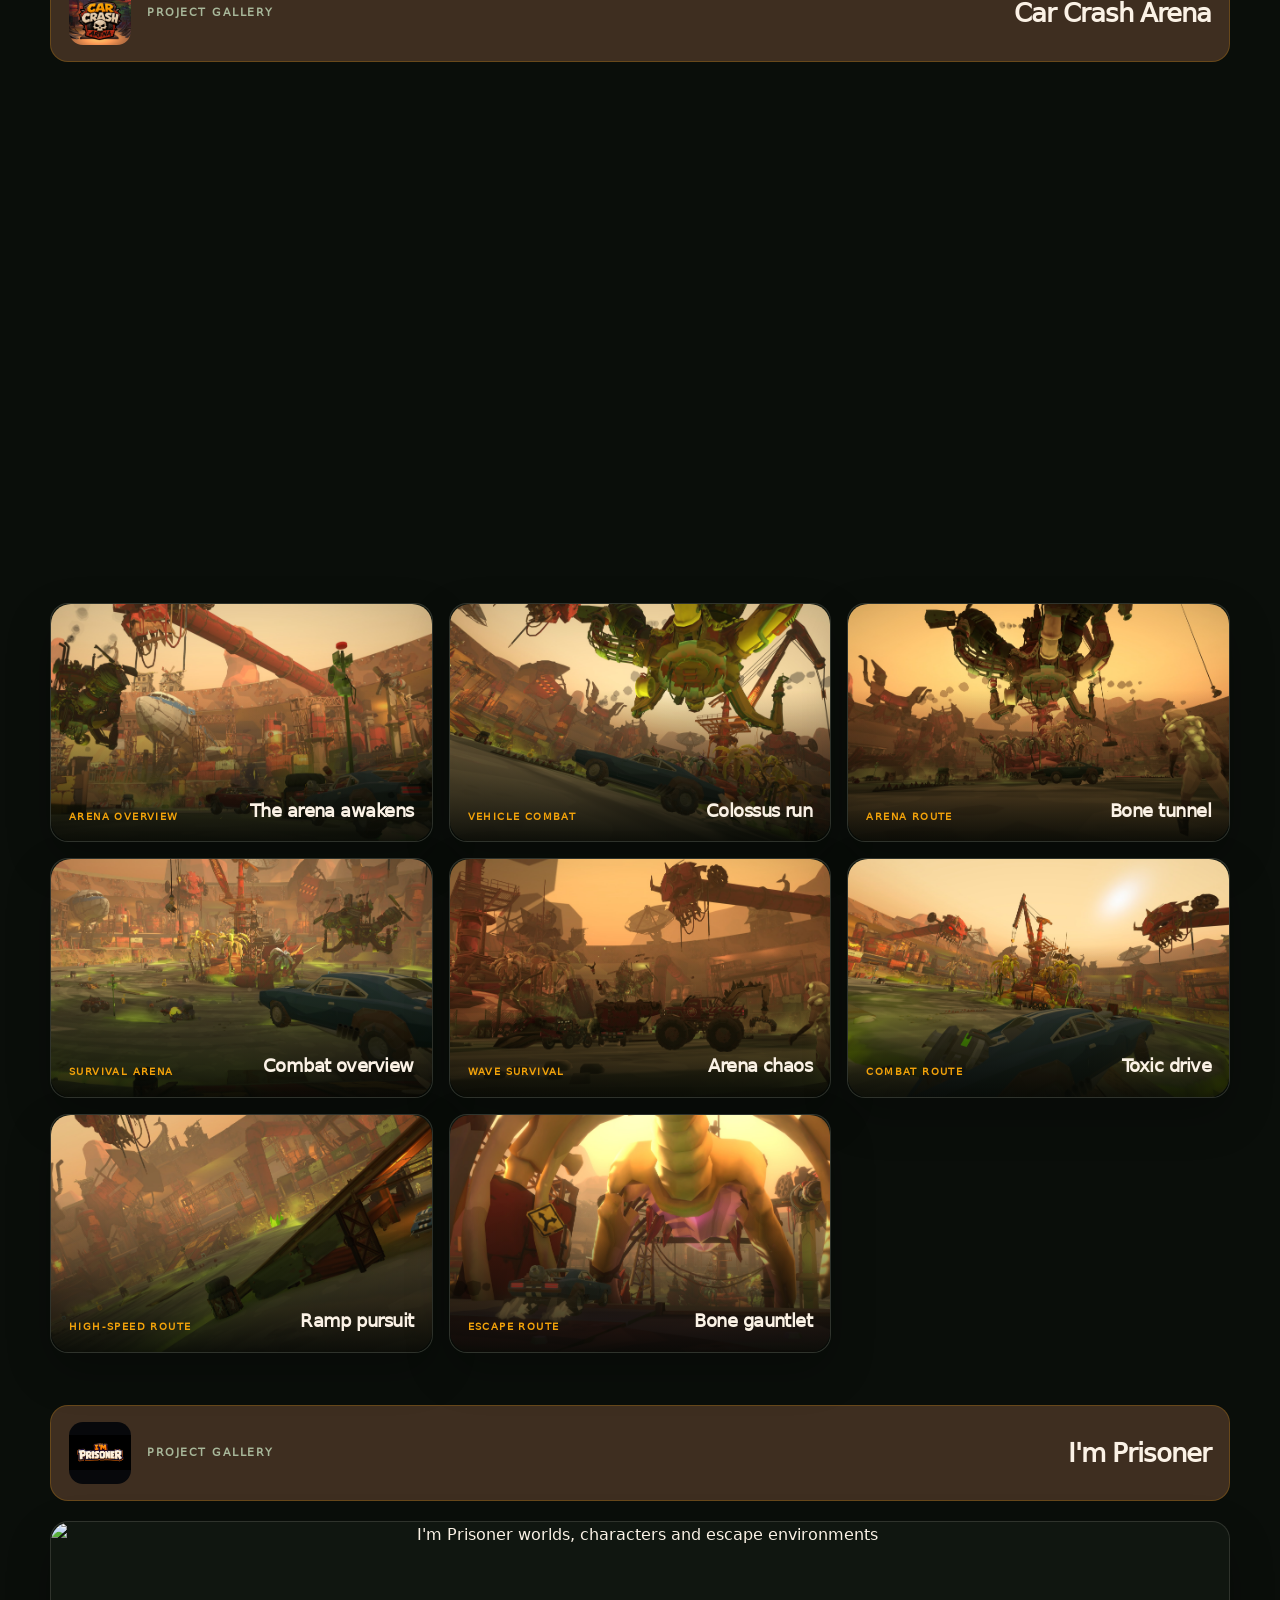
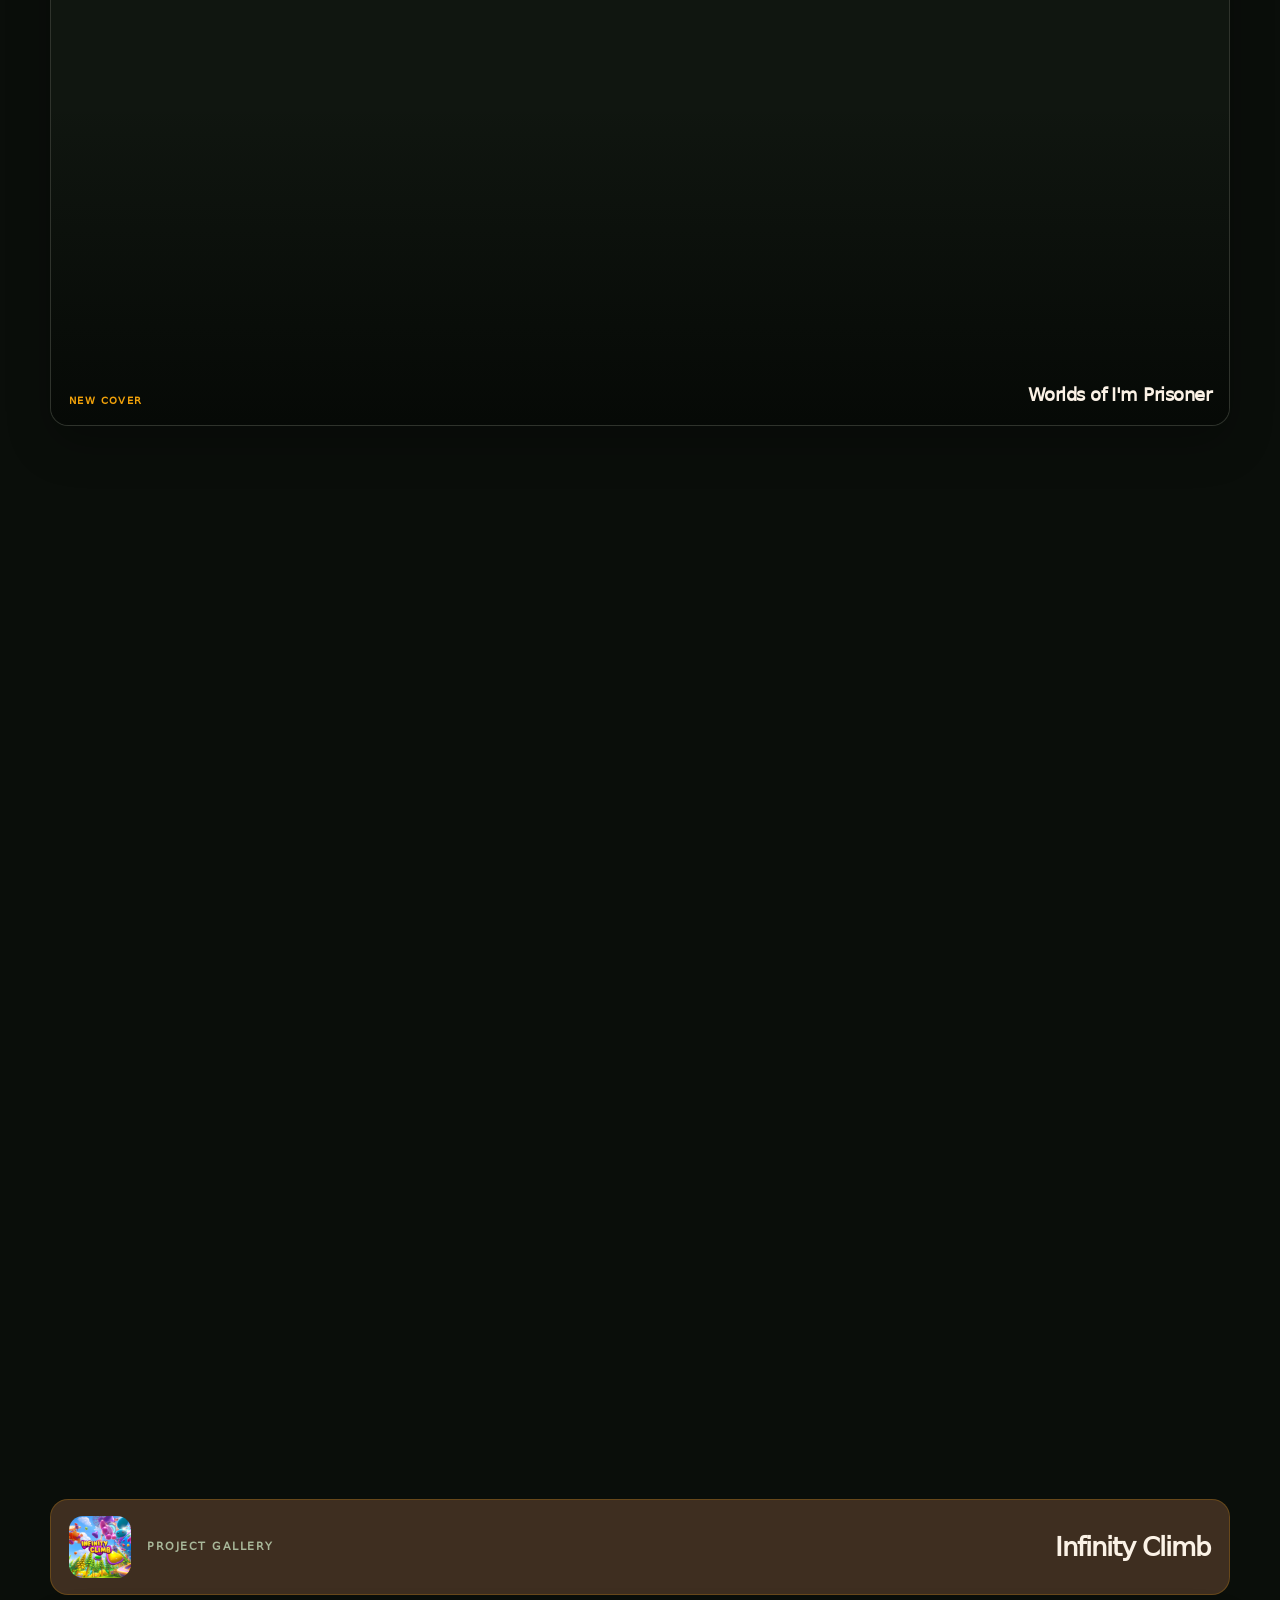
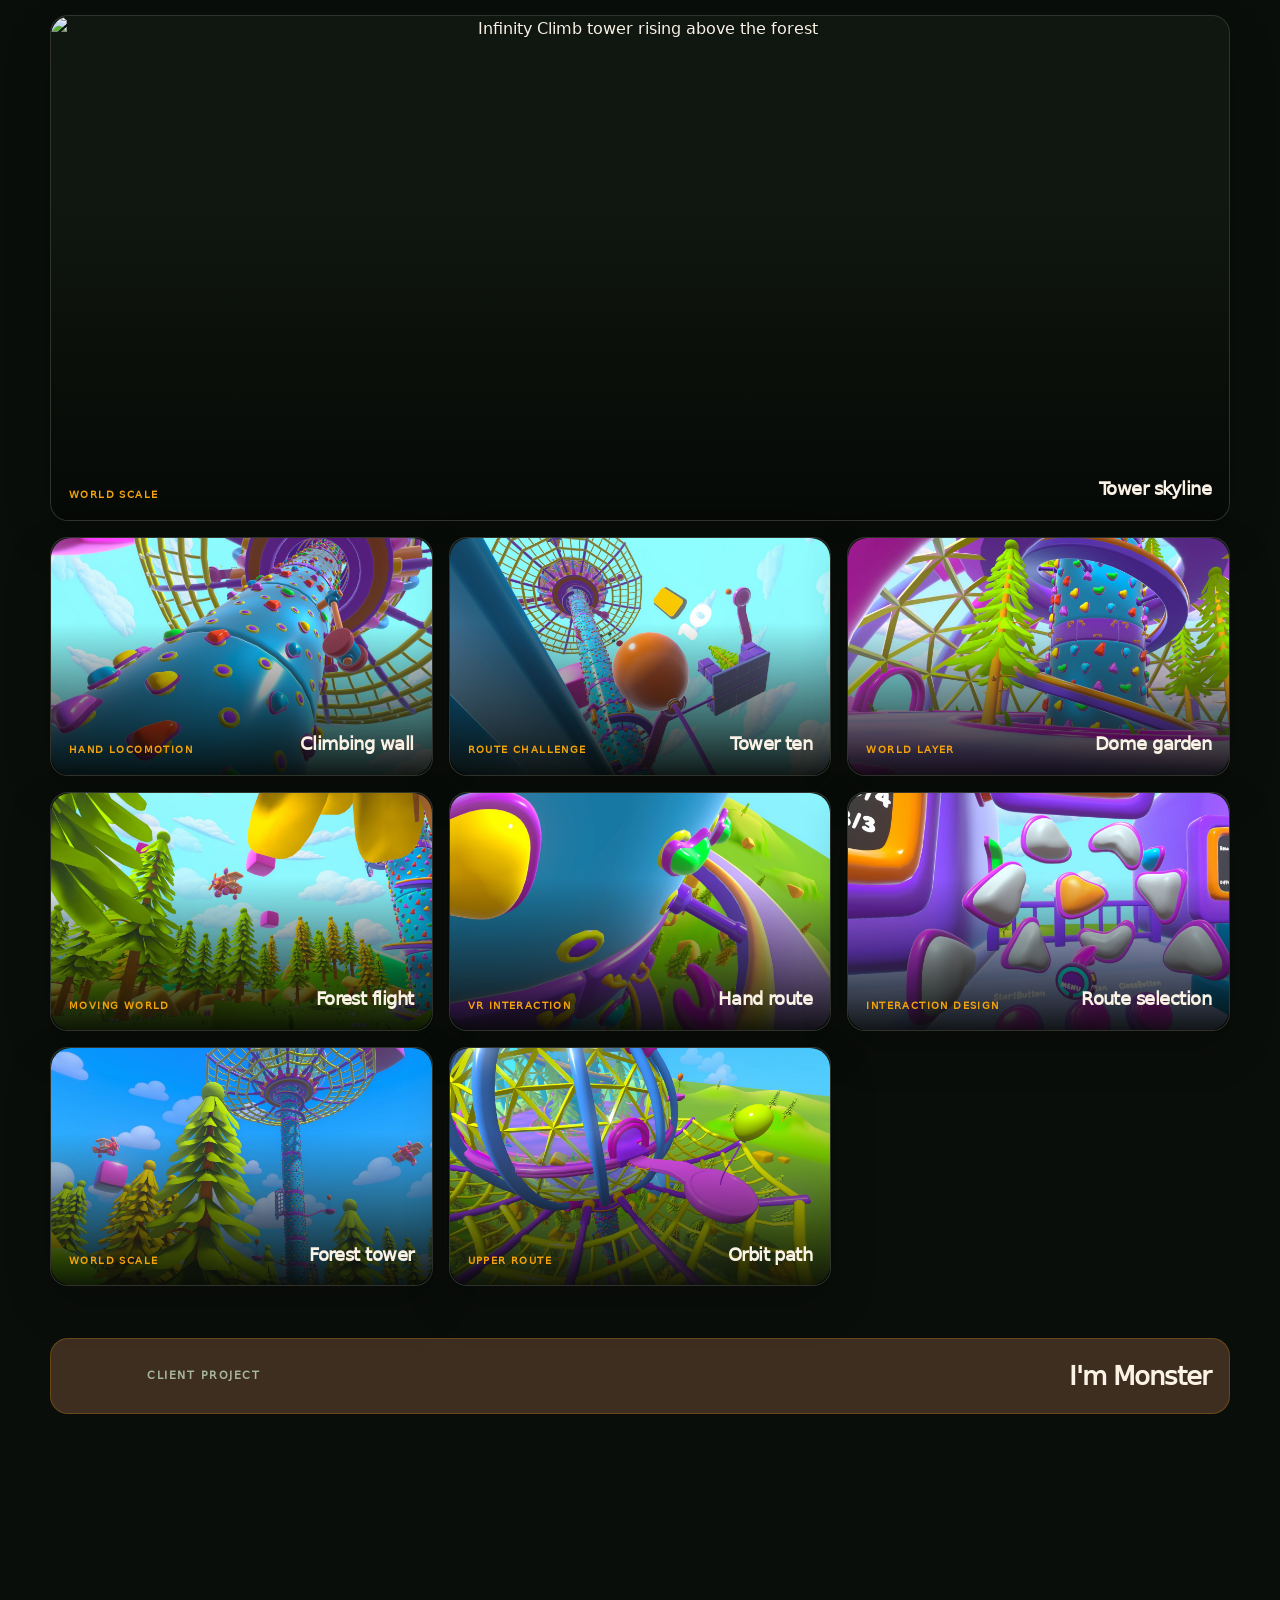
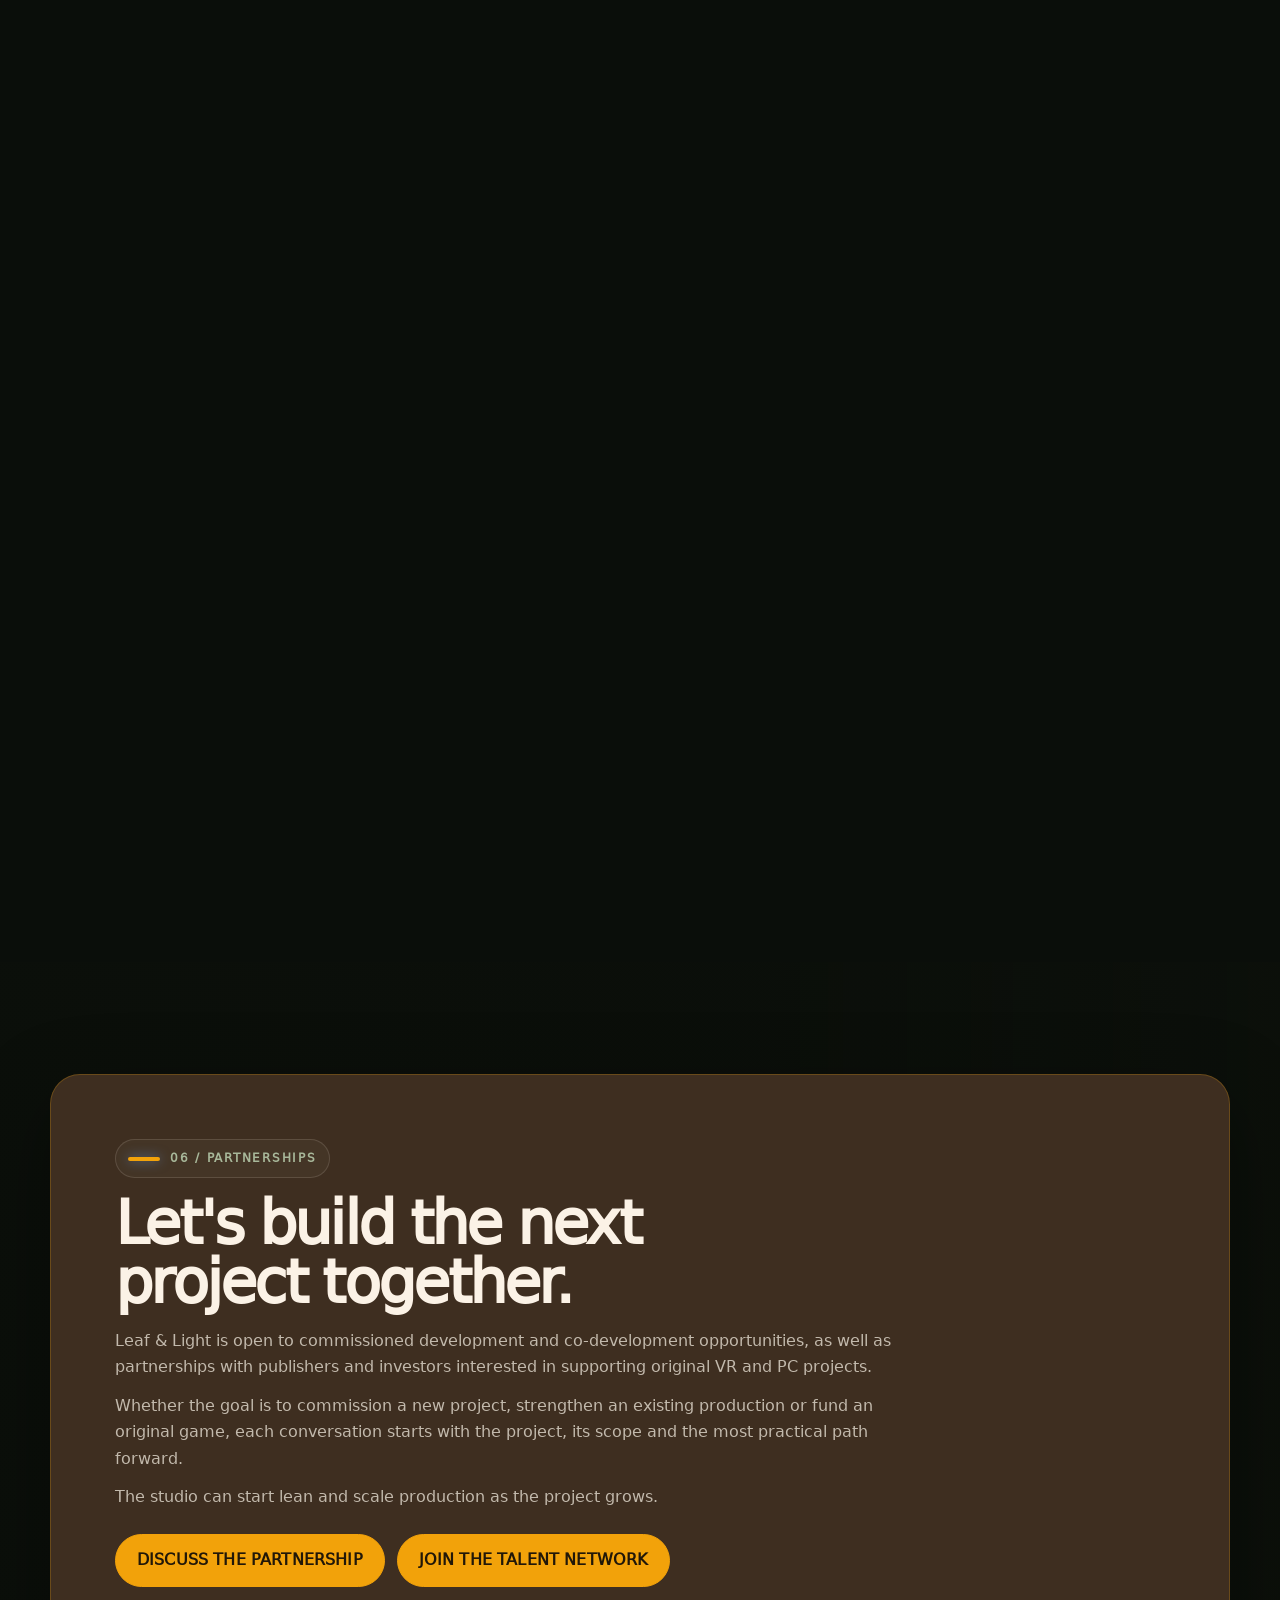
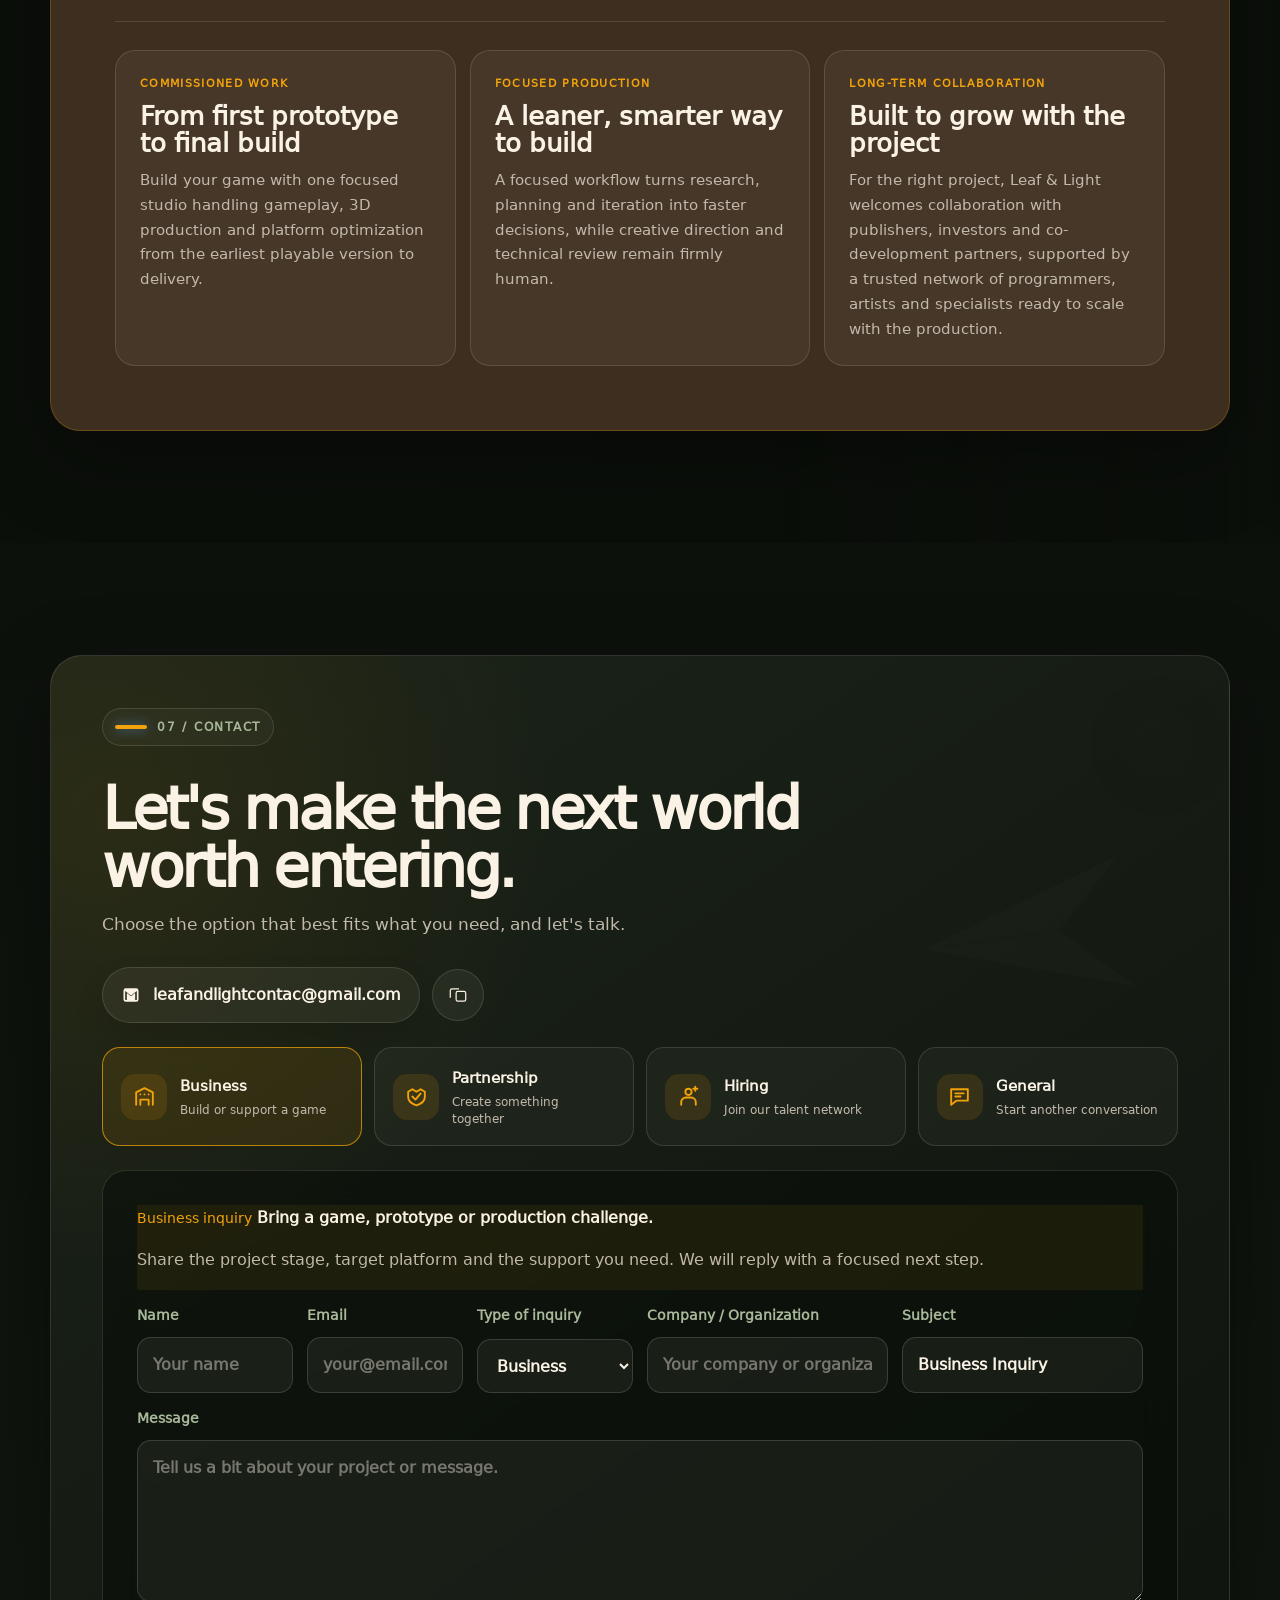
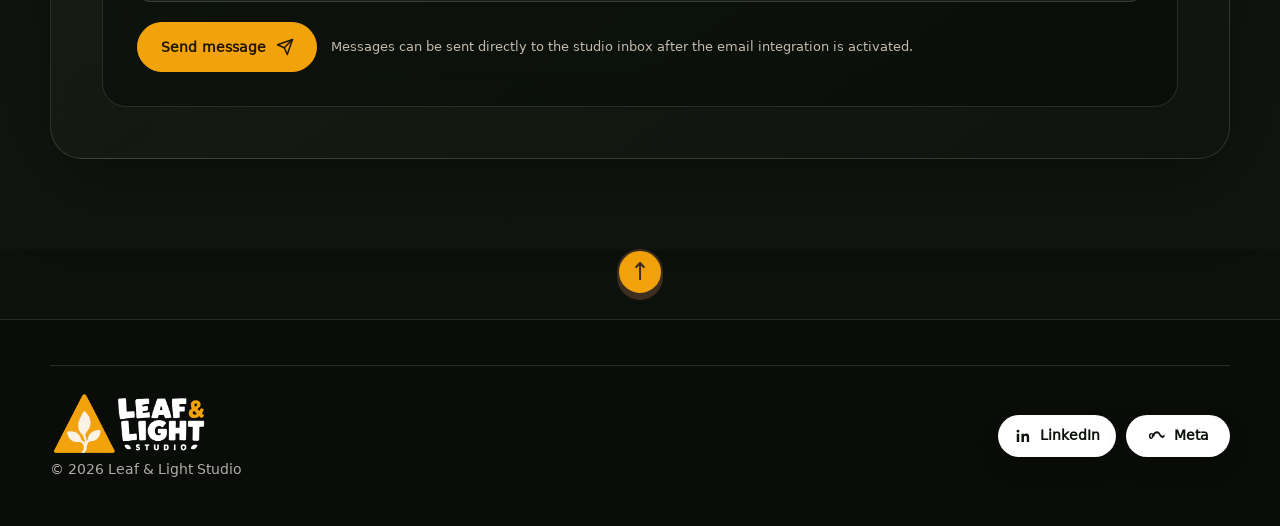
==== commit 473b447e: "Add I'm Monster client project" ====
--- a/index.html
+++ b/index.html
@@ -92,9 +92,9 @@
     ]
   }
   </script>
-  <link rel="stylesheet" href="assets/css/styles.css?v=20260817070432-42f967b951a9" />
-  <link rel="stylesheet" href="assets/css/brand-v2.css?v=20260817070432-42f967b951a9" />
-  <link rel="stylesheet" href="assets/css/version-switcher.css?v=20260817070432-42f967b951a9" />
+  <link rel="stylesheet" href="assets/css/styles.css?v=20260918125031-04b4747ed6e0" />
+  <link rel="stylesheet" href="assets/css/brand-v2.css?v=20260918125031-04b4747ed6e0" />
+  <link rel="stylesheet" href="assets/css/version-switcher.css?v=20260918125031-04b4747ed6e0" />
 </head>
 <body class="leaf-light-brand">
   <header class="header">
@@ -247,6 +247,27 @@
                   <svg class="meta-store-icon" viewBox="0 0 24 24" aria-hidden="true"><path d="M4.5 12c2.2-4.3 4.8-6.5 7.5-6.5 1.7 0 3 1.1 4.2 3.1 1.1 1.8 2 3 3.3 3 1.1 0 1.8-.8 2.5-1.8v3.1c-.8.9-1.6 1.6-2.8 1.6-2 0-3.1-1.6-4.2-3.4-1-1.7-1.7-2.7-2.9-2.7-1.6 0-3.5 1.8-5.3 5.3-.7 1.4-1.5 2.4-2.9 2.4-1.7 0-2.7-1.6-2.7-4.1 0-2.6 1.1-4 3.3-4 1.6 0 2.7 1 4 3.1l.4.6-.9 1.3-.6-1C6.4 10.2 5.5 9.5 4.6 9.5c-.8 0-1.3.9-1.3 2.5 0 1.3.4 2.1 1.1 2.1.6 0 .9-.5 1.1-1.1z" fill="currentColor"/></svg>
                 </a>
                 <div class="project-trailer project-trailer--visible"><div class="video-embed"><iframe src="https://www.youtube-nocookie.com/embed/mJ9uwHqM4RM?rel=0&playsinline=1&enablejsapi=1" title="Infinity Climb trailer" loading="lazy" allow="accelerometer; autoplay; clipboard-write; encrypted-media; gyroscope; picture-in-picture; web-share" referrerpolicy="strict-origin-when-cross-origin" allowfullscreen></iframe></div></div>
+              </div>
+            </div>
+          </article>
+
+          <article class="project-card project-card--compact project-card--client">
+            <div class="project-media">
+              <img src="assets/images/portfolio/im-monster/im-monster-city-street.png" alt="I'm Monster gameplay in a colorful city street" />
+              <span class="project-status">Client project</span>
+            </div>
+            <div class="project-body">
+              <div class="project-title"><span class="project-kicker">VR city sandbox</span><h3>I'm Monster</h3></div>
+              <p>Take on a giant monster role in a colorful city playground, climbing rooftops, handling oversized objects and causing joyful mayhem in VR.</p>
+              <div class="tag-row"><span class="tag">Meta Quest</span><span class="tag">RumbleKin</span><span class="tag">Client project</span></div>
+              <div class="project-actions">
+                <div class="project-link-row">
+                  <a class="store-link store-link--meta" href="https://www.meta.com/experiences/im-monster/1377354358785453" target="_blank" rel="noreferrer" aria-label="Open I'm Monster on the Meta Store">
+                    <svg class="meta-store-icon" viewBox="0 0 24 24" aria-hidden="true"><path d="M4.5 12c2.2-4.3 4.8-6.5 7.5-6.5 1.7 0 3 1.1 4.2 3.1 1.1 1.8 2 3 3.3 3 1.1 0 1.8-.8 2.5-1.8v3.1c-.8.9-1.6 1.6-2.8 1.6-2 0-3.1-1.6-4.2-3.4-1-1.7-1.7-2.7-2.9-2.7-1.6 0-3.5 1.8-5.3 5.3-.7 1.4-1.5 2.4-2.9 2.4-1.7 0-2.7-1.6-2.7-4.1 0-2.6 1.1-4 3.3-4 1.6 0 2.7 1 4 3.1l.4.6-.9 1.3-.6-1C6.4 10.2 5.5 9.5 4.6 9.5c-.8 0-1.3.9-1.3 2.5 0 1.3.4 2.1 1.1 2.1.6 0 .9-.5 1.1-1.1z" fill="currentColor"/></svg>
+                  </a>
+                  <a class="project-link" href="https://leafandlight.github.io/rumblekin-vr-site/" target="_blank" rel="noreferrer">Project site <span aria-hidden="true">↗</span></a>
+                </div>
+                <div class="project-trailer project-trailer--visible"><div class="video-embed"><iframe src="https://www.youtube-nocookie.com/embed/mHOn2-SyWGU?rel=0&amp;playsinline=1&amp;enablejsapi=1" title="I'm Monster trailer" loading="lazy" allow="accelerometer; autoplay; clipboard-write; encrypted-media; gyroscope; picture-in-picture; web-share" referrerpolicy="strict-origin-when-cross-origin" allowfullscreen></iframe></div></div>
               </div>
             </div>
           </article>
@@ -577,6 +598,29 @@
             <button class="portfolio-open" type="button" aria-label="Open Orbit path image"><img src="assets/images/portfolio/infinity-climb/infinity-climb-orbit-path.jpg" alt="Infinity Climb high orbit path and balloon platform" loading="lazy" /></button>
             <figcaption><span>Upper route</span><strong>Orbit path</strong></figcaption>
           </figure>
+
+          <div class="portfolio-chapter portfolio-chapter--secondary portfolio-chapter--monster"><span class="portfolio-chapter-label">Client project</span><strong>I'm Monster</strong></div>
+
+          <figure class="shot cinema-shot cinema-project-feature portfolio-reveal" data-project="I'm Monster">
+            <button class="portfolio-open" type="button" aria-label="Open I'm Monster city street image"><img src="assets/images/portfolio/im-monster/im-monster-city-street.png" alt="I'm Monster gameplay in a colorful city street" loading="lazy" /></button>
+            <figcaption><span>City playground</span><strong>Monster on the move</strong></figcaption>
+          </figure>
+          <figure class="shot cinema-shot cinema-thumb portfolio-reveal" data-project="I'm Monster">
+            <button class="portfolio-open" type="button" aria-label="Open I'm Monster street work image"><img src="assets/images/portfolio/im-monster/im-monster-street-work.png" alt="I'm Monster hands beside a city street excavation" loading="lazy" /></button>
+            <figcaption><span>Hands-on VR</span><strong>Street-level chaos</strong></figcaption>
+          </figure>
+          <figure class="shot cinema-shot cinema-thumb portfolio-reveal" data-project="I'm Monster">
+            <button class="portfolio-open" type="button" aria-label="Open I'm Monster rooftop image"><img src="assets/images/portfolio/im-monster/im-monster-rooftop.png" alt="I'm Monster view from above the city rooftops" loading="lazy" /></button>
+            <figcaption><span>Vertical play</span><strong>Rooftop view</strong></figcaption>
+          </figure>
+          <figure class="shot cinema-shot cinema-thumb portfolio-reveal" data-project="I'm Monster">
+            <button class="portfolio-open" type="button" aria-label="Open I'm Monster skyline image"><img src="assets/images/portfolio/im-monster/im-monster-skyline.png" alt="I'm Monster looking across a colorful city skyline" loading="lazy" /></button>
+            <figcaption><span>Open city</span><strong>Skyline scale</strong></figcaption>
+          </figure>
+          <figure class="shot cinema-shot cinema-thumb portfolio-reveal" data-project="I'm Monster">
+            <button class="portfolio-open" type="button" aria-label="Open I'm Monster car chaos image"><img src="assets/images/portfolio/im-monster/im-monster-car-chaos.png" alt="I'm Monster interacting with cars in the city" loading="lazy" /></button>
+            <figcaption><span>Playful mayhem</span><strong>City in motion</strong></figcaption>
+          </figure>
         </div>
 
       </div>
@@ -908,11 +952,11 @@
     </div>
   </footer>
 
-  <script src="assets/js/locales/pt-BR.js?v=20260817070432-42f967b951a9"></script>
-  <script src="assets/js/locales/es.js?v=20260817070432-42f967b951a9"></script>
-  <script src="assets/js/locales/de.js?v=20260817070432-42f967b951a9"></script>
-  <script src="assets/js/locales/zh-CN.js?v=20260817070432-42f967b951a9"></script>
-  <script src="assets/js/i18n.js?v=20260817070432-42f967b951a9"></script>
+  <script src="assets/js/locales/pt-BR.js?v=20260918125031-04b4747ed6e0"></script>
+  <script src="assets/js/locales/es.js?v=20260918125031-04b4747ed6e0"></script>
+  <script src="assets/js/locales/de.js?v=20260918125031-04b4747ed6e0"></script>
+  <script src="assets/js/locales/zh-CN.js?v=20260918125031-04b4747ed6e0"></script>
+  <script src="assets/js/i18n.js?v=20260918125031-04b4747ed6e0"></script>
   <script src="https://www.youtube.com/iframe_api"></script>
   <script>
     const assetVersion = Date.now();
--- a/assets/css/brand-v2.css
+++ b/assets/css/brand-v2.css
@@ -215,6 +215,9 @@
 .tag-row { display: flex; flex-wrap: wrap; gap: 7px; margin: auto 0 17px; }
 .project-actions { border-top: 1px solid var(--line); padding-top: 17px; }
 .store-link { color: var(--forest); }
+.project-link-row { display: flex; align-items: center; gap: 10px; margin-bottom: 12px; }
+.project-link { display: inline-flex; align-items: center; gap: 6px; min-height: 36px; padding: 0 12px; border: 1px solid rgba(242,162,10,.35); border-radius: 999px; color: var(--gold); font-size: .75rem; font-weight: 800; text-decoration: none; transition: background .2s ease, color .2s ease, transform .2s ease; }
+.project-link:hover, .project-link:focus-visible { background: var(--gold); color: var(--soil); transform: translateY(-1px); }
 .project-trailer { overflow: hidden; border-radius: 17px; }
 
 .service-grid, .partnership-grid, .inquiry-choice-grid { display: grid; grid-template-columns: repeat(3, 1fr); gap: 20px; }
@@ -358,6 +361,7 @@
   .hero-content { grid-template-columns: 1fr .75fr; }
   .project-grid { grid-template-columns: repeat(2, 1fr); }
   .project-card:last-child { grid-column: 1 / -1; max-width: 570px; justify-self: center; }
+  .project-card--client:last-child { grid-column: auto; max-width: none; justify-self: stretch; }
 }
 
 @media (max-width: 820px) {
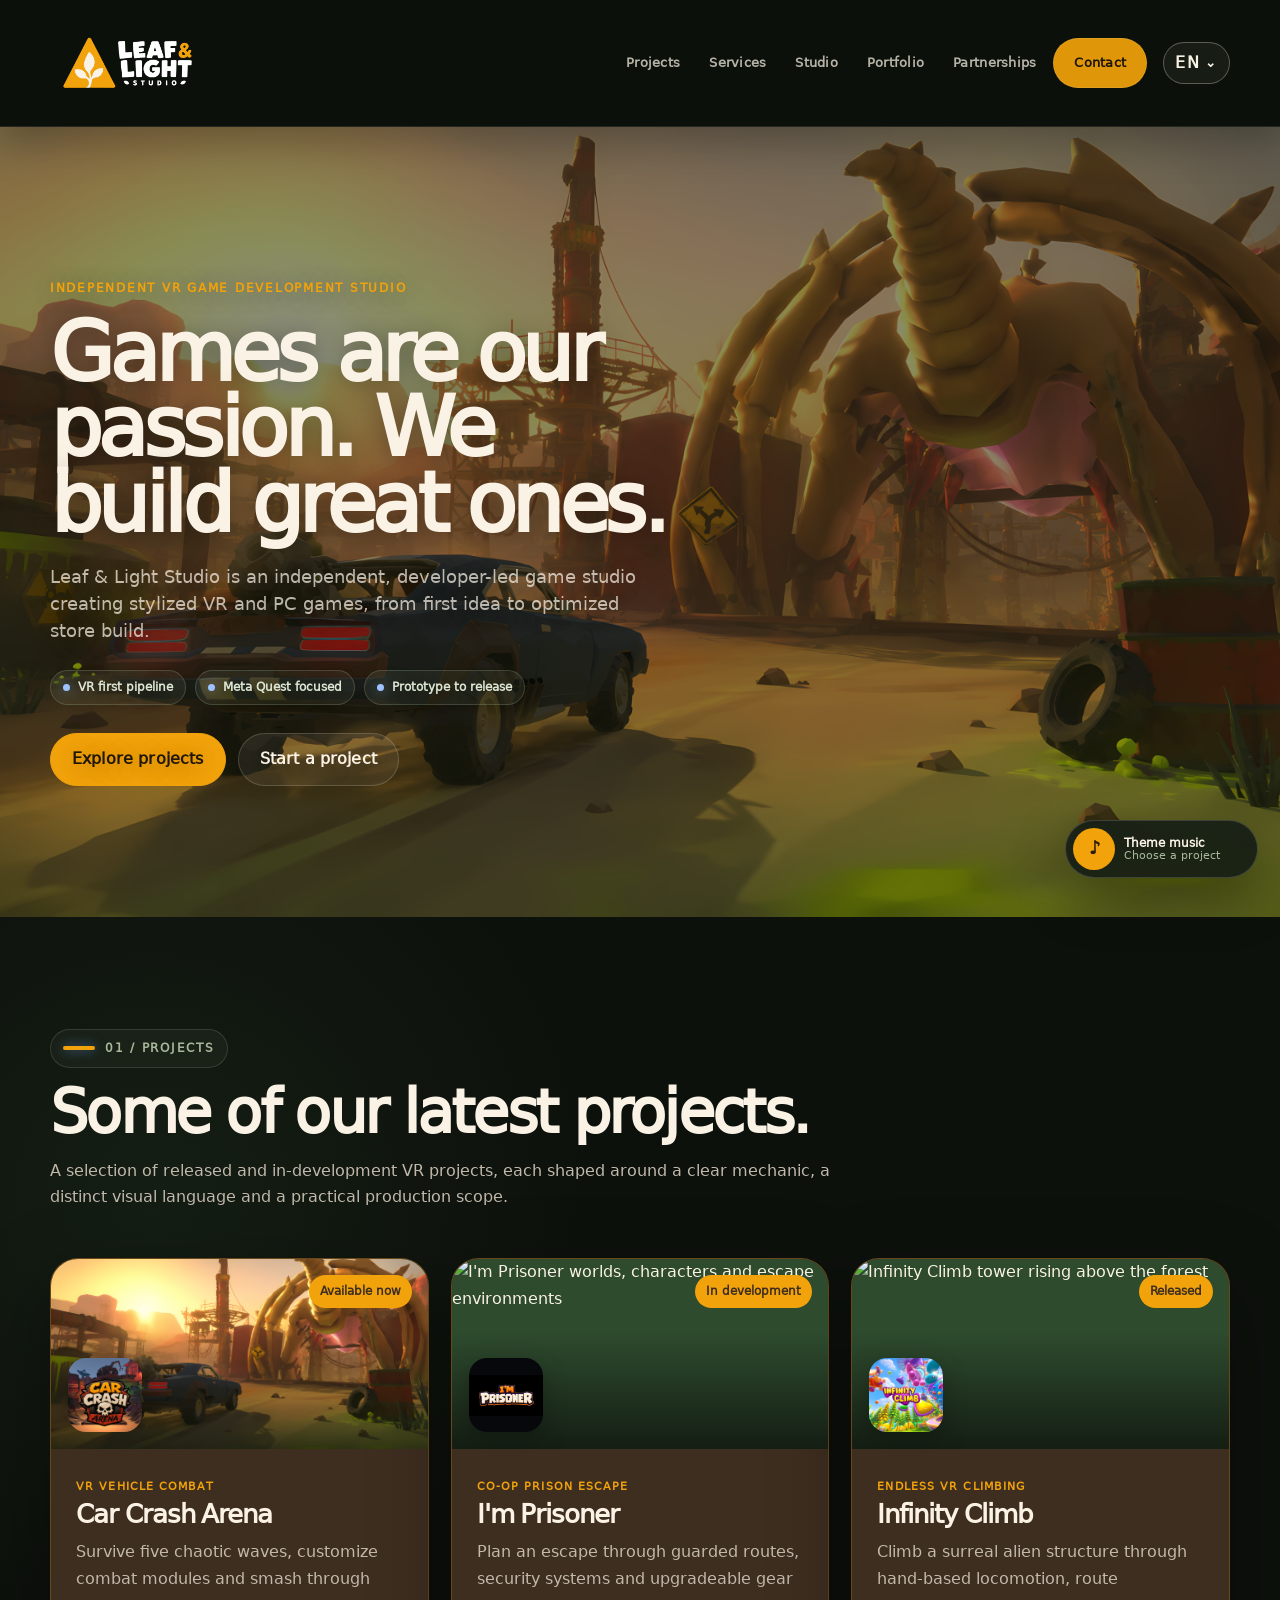
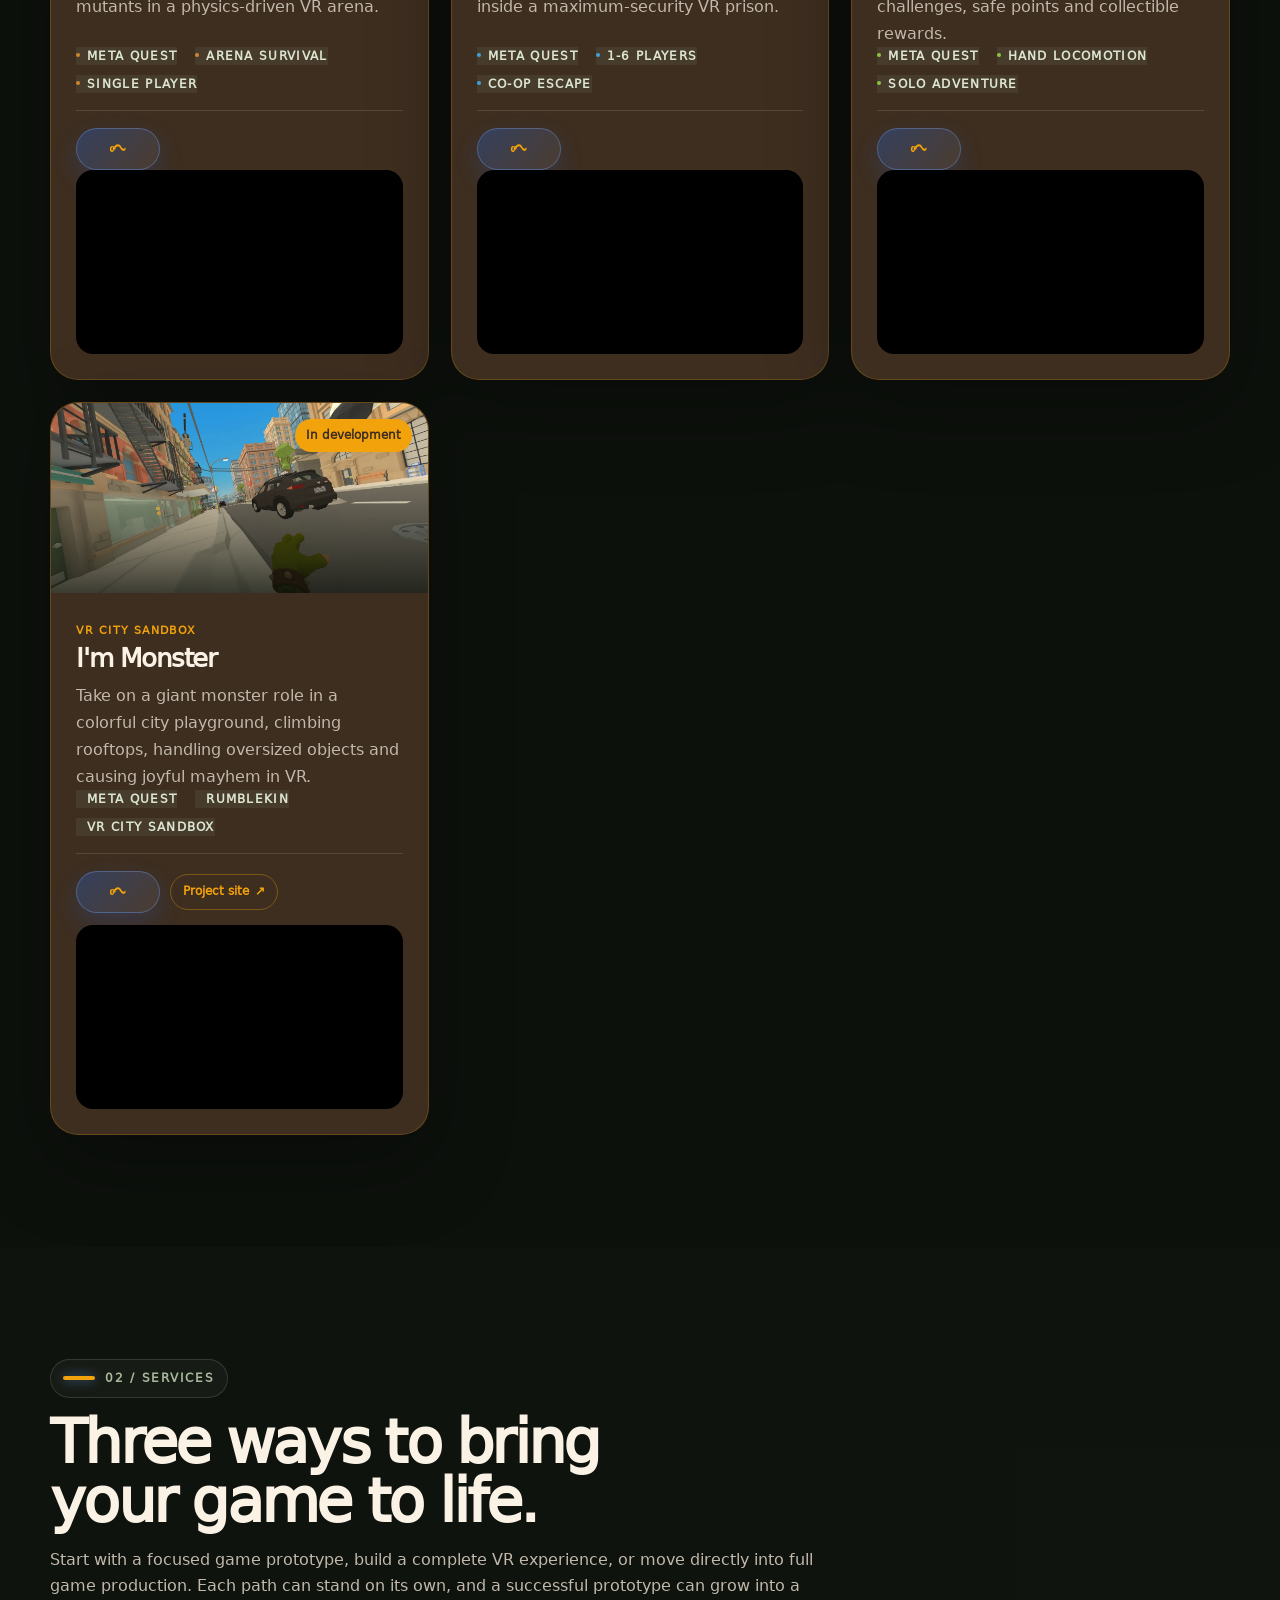
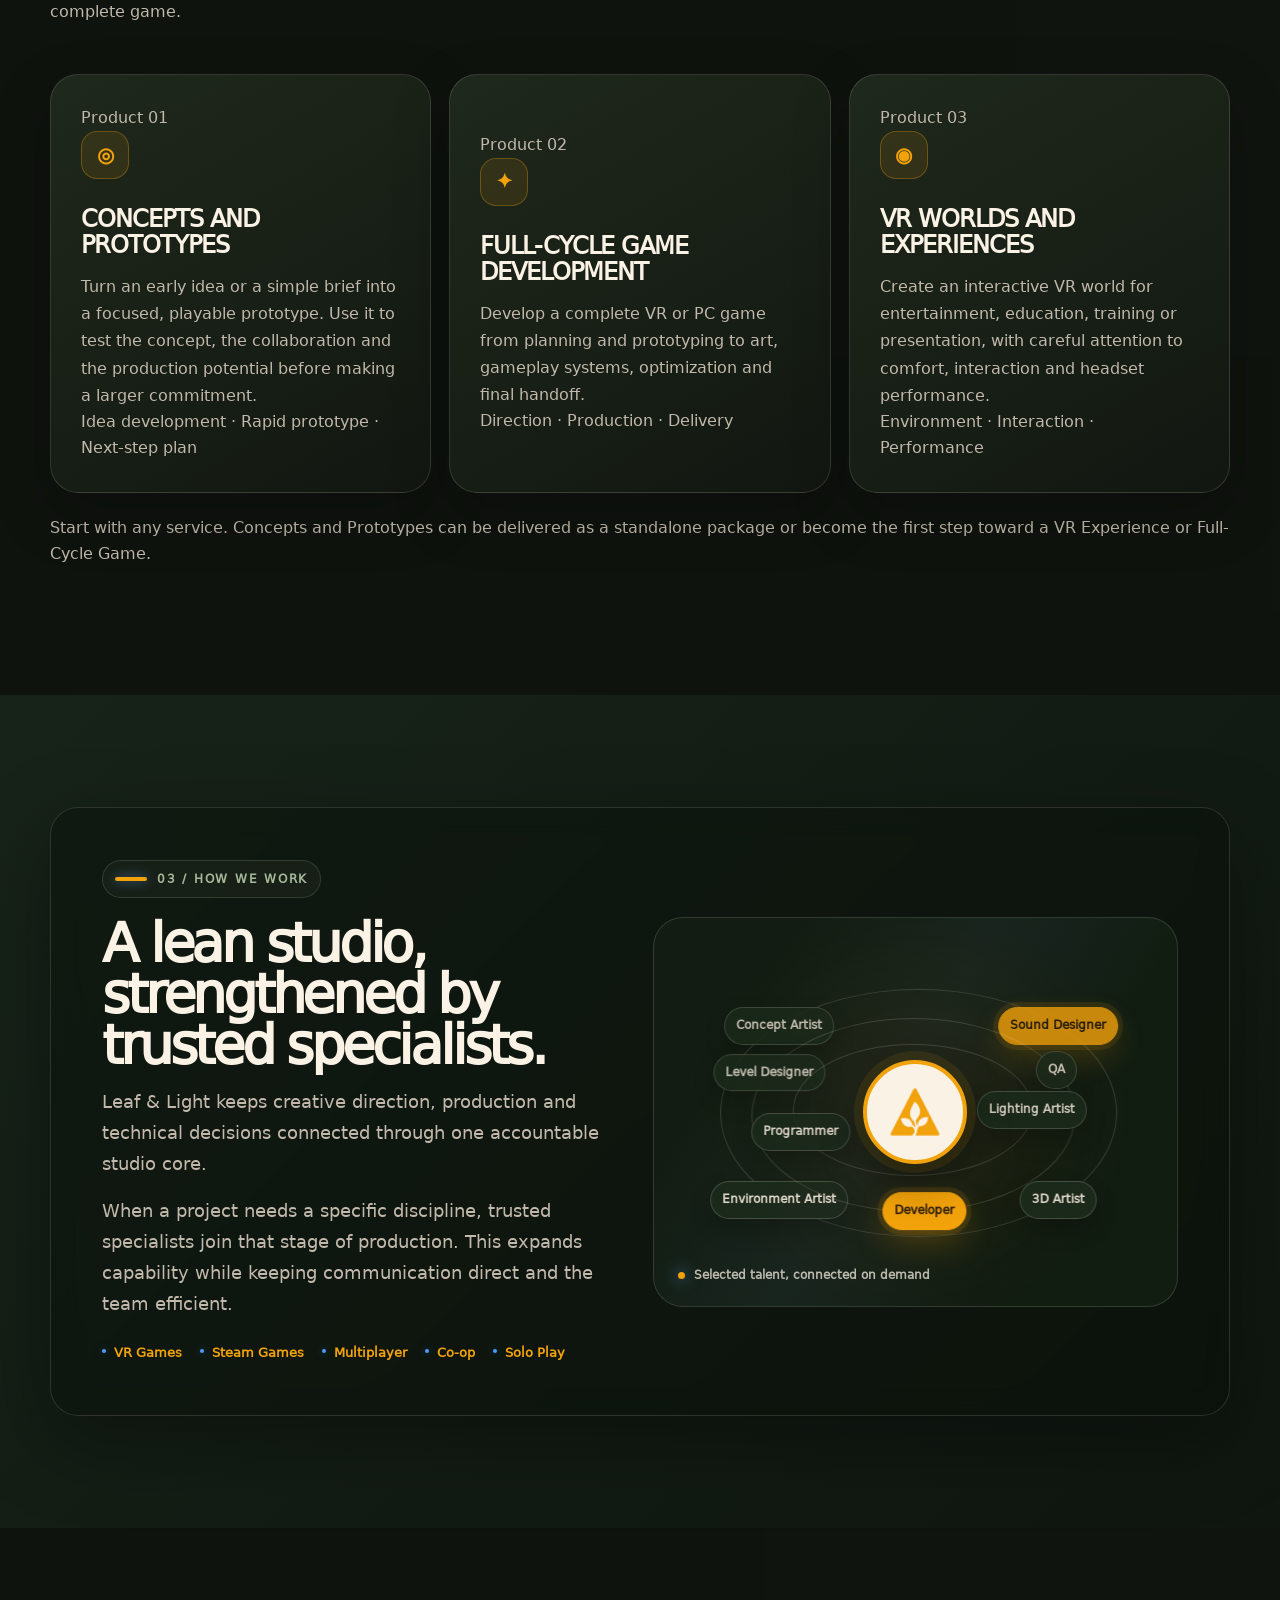
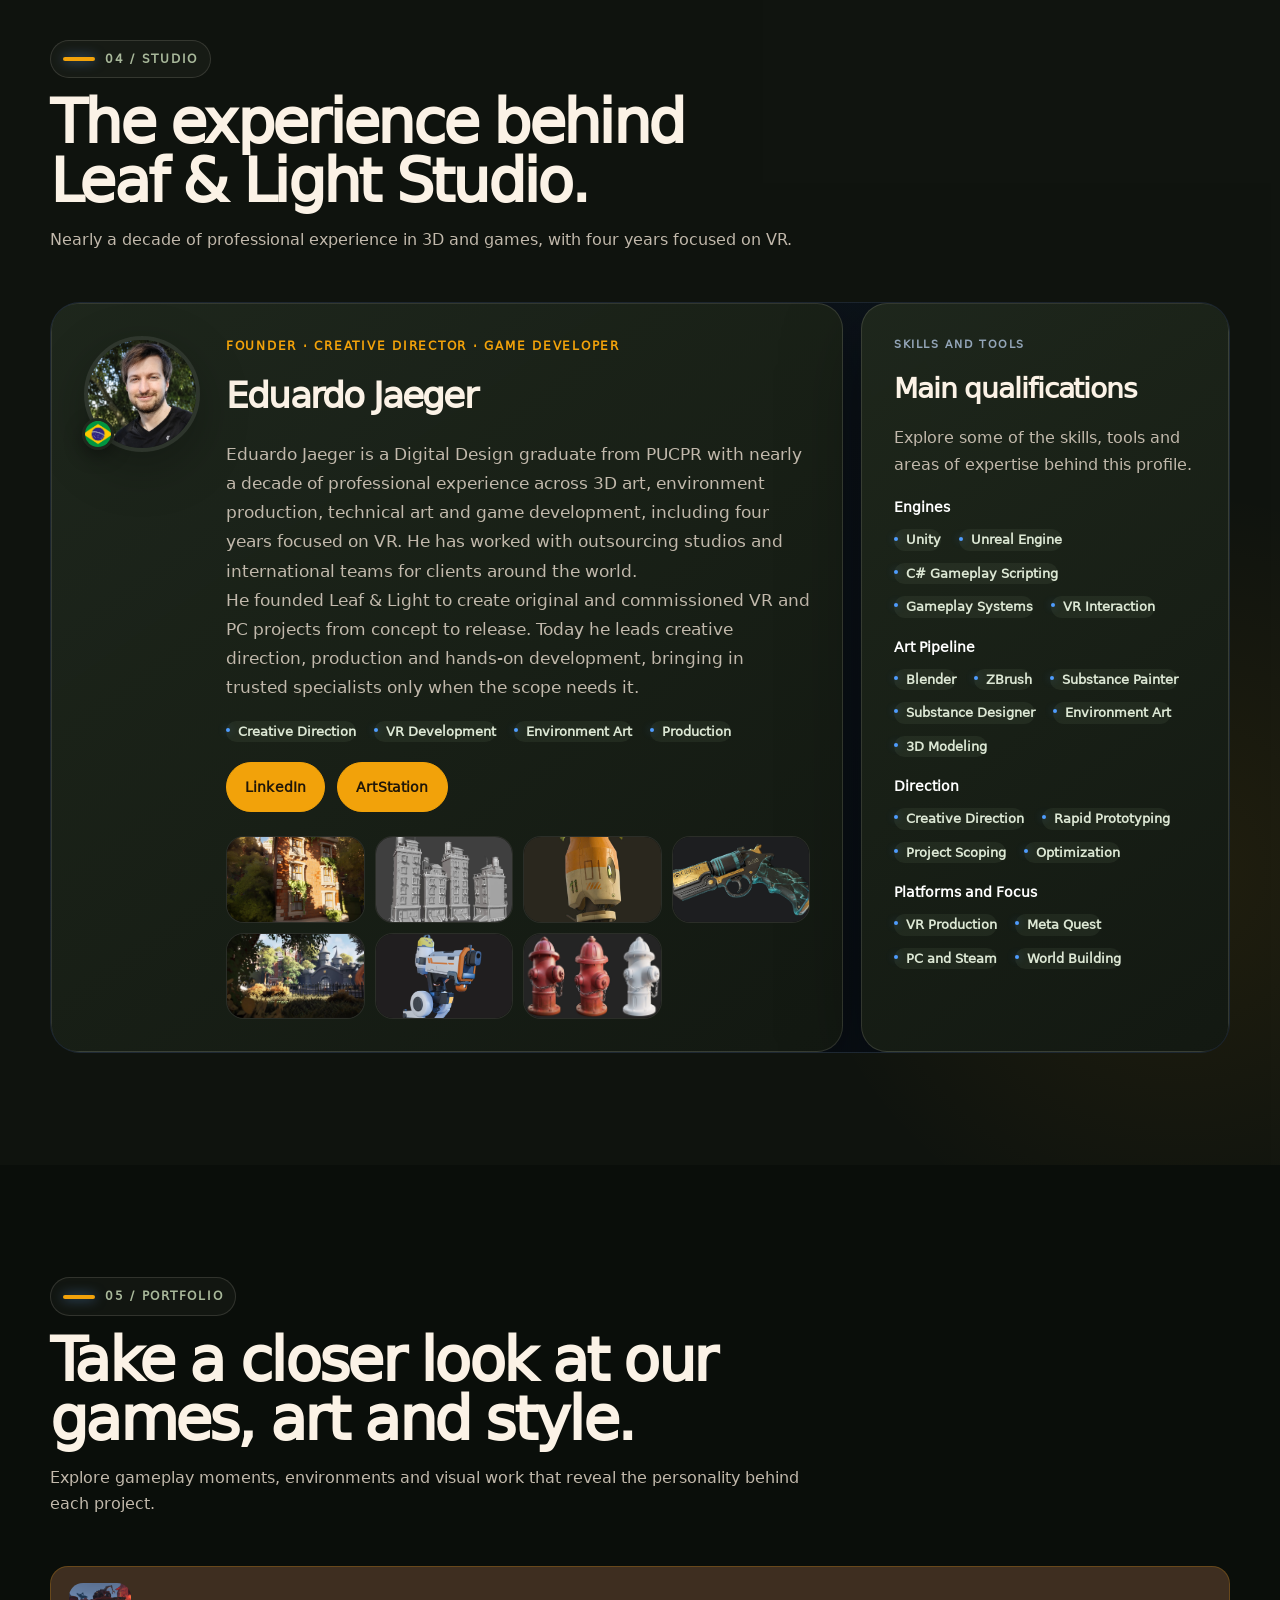
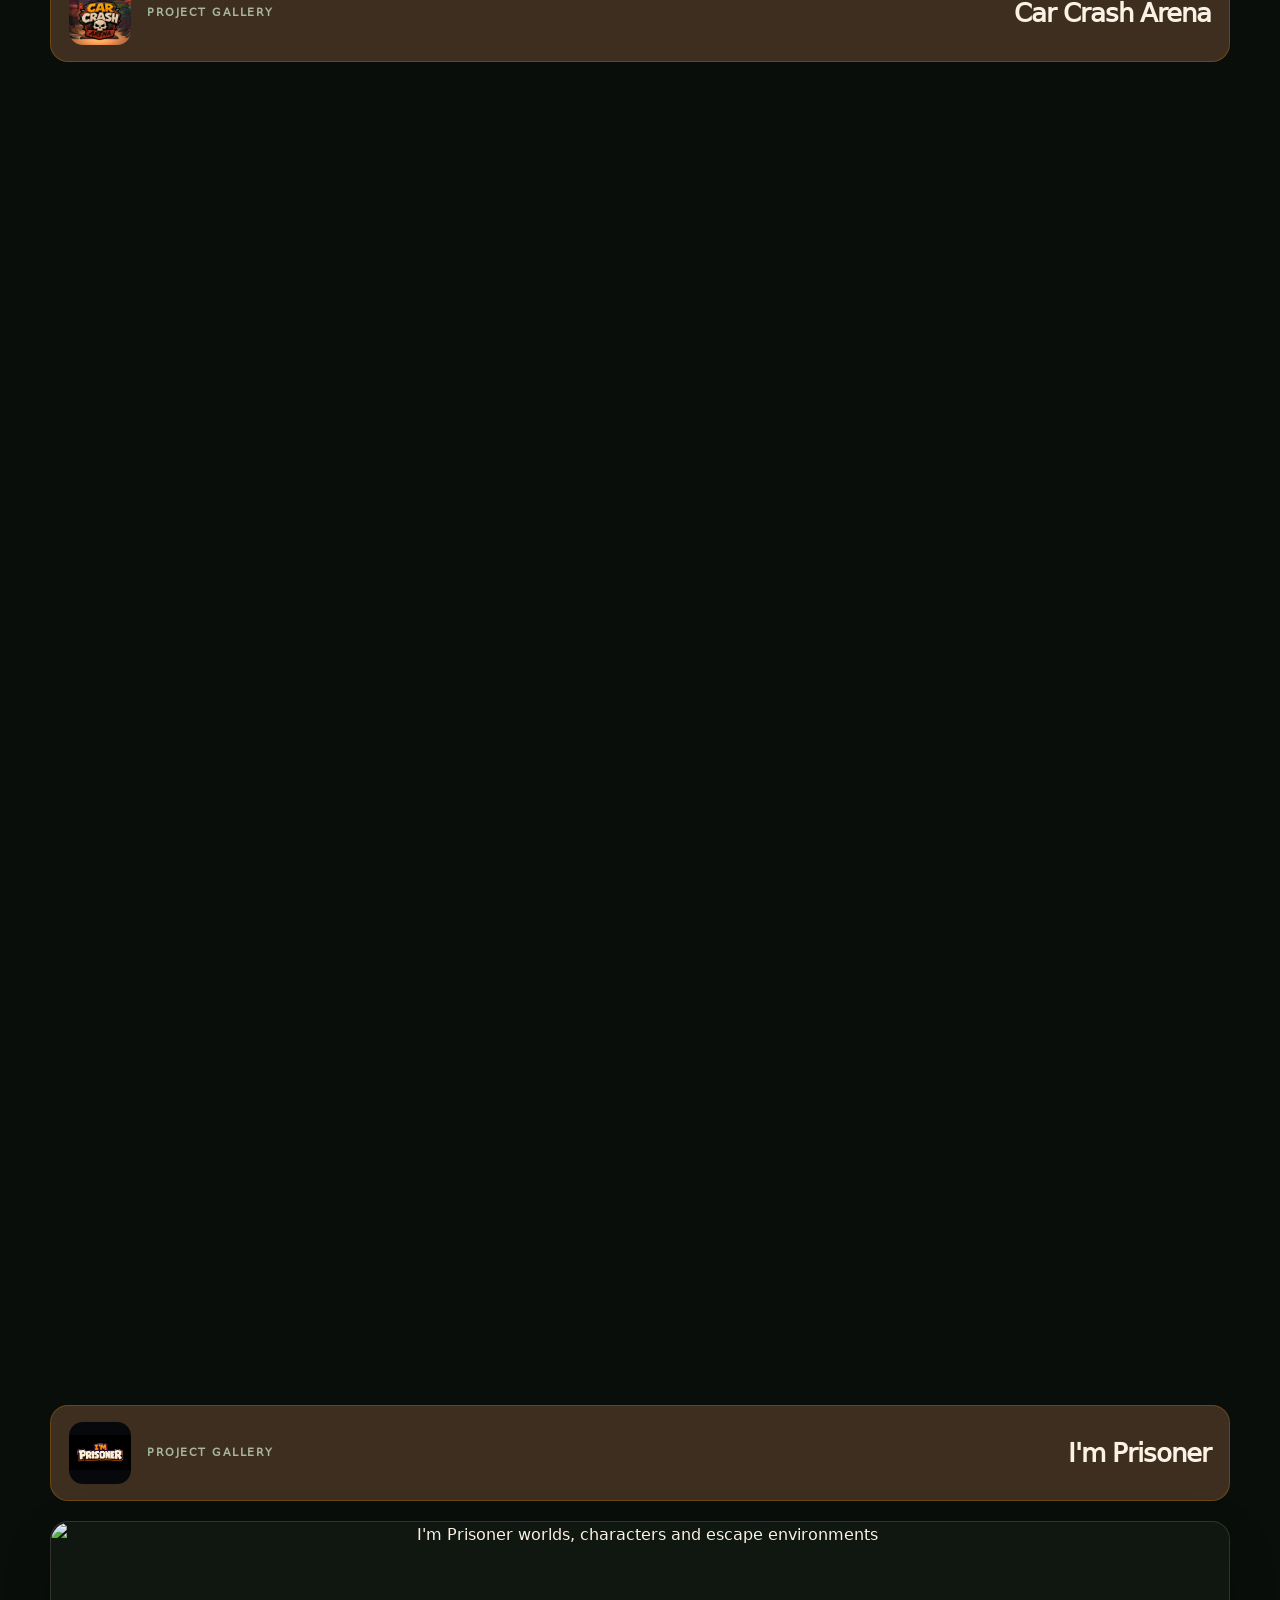
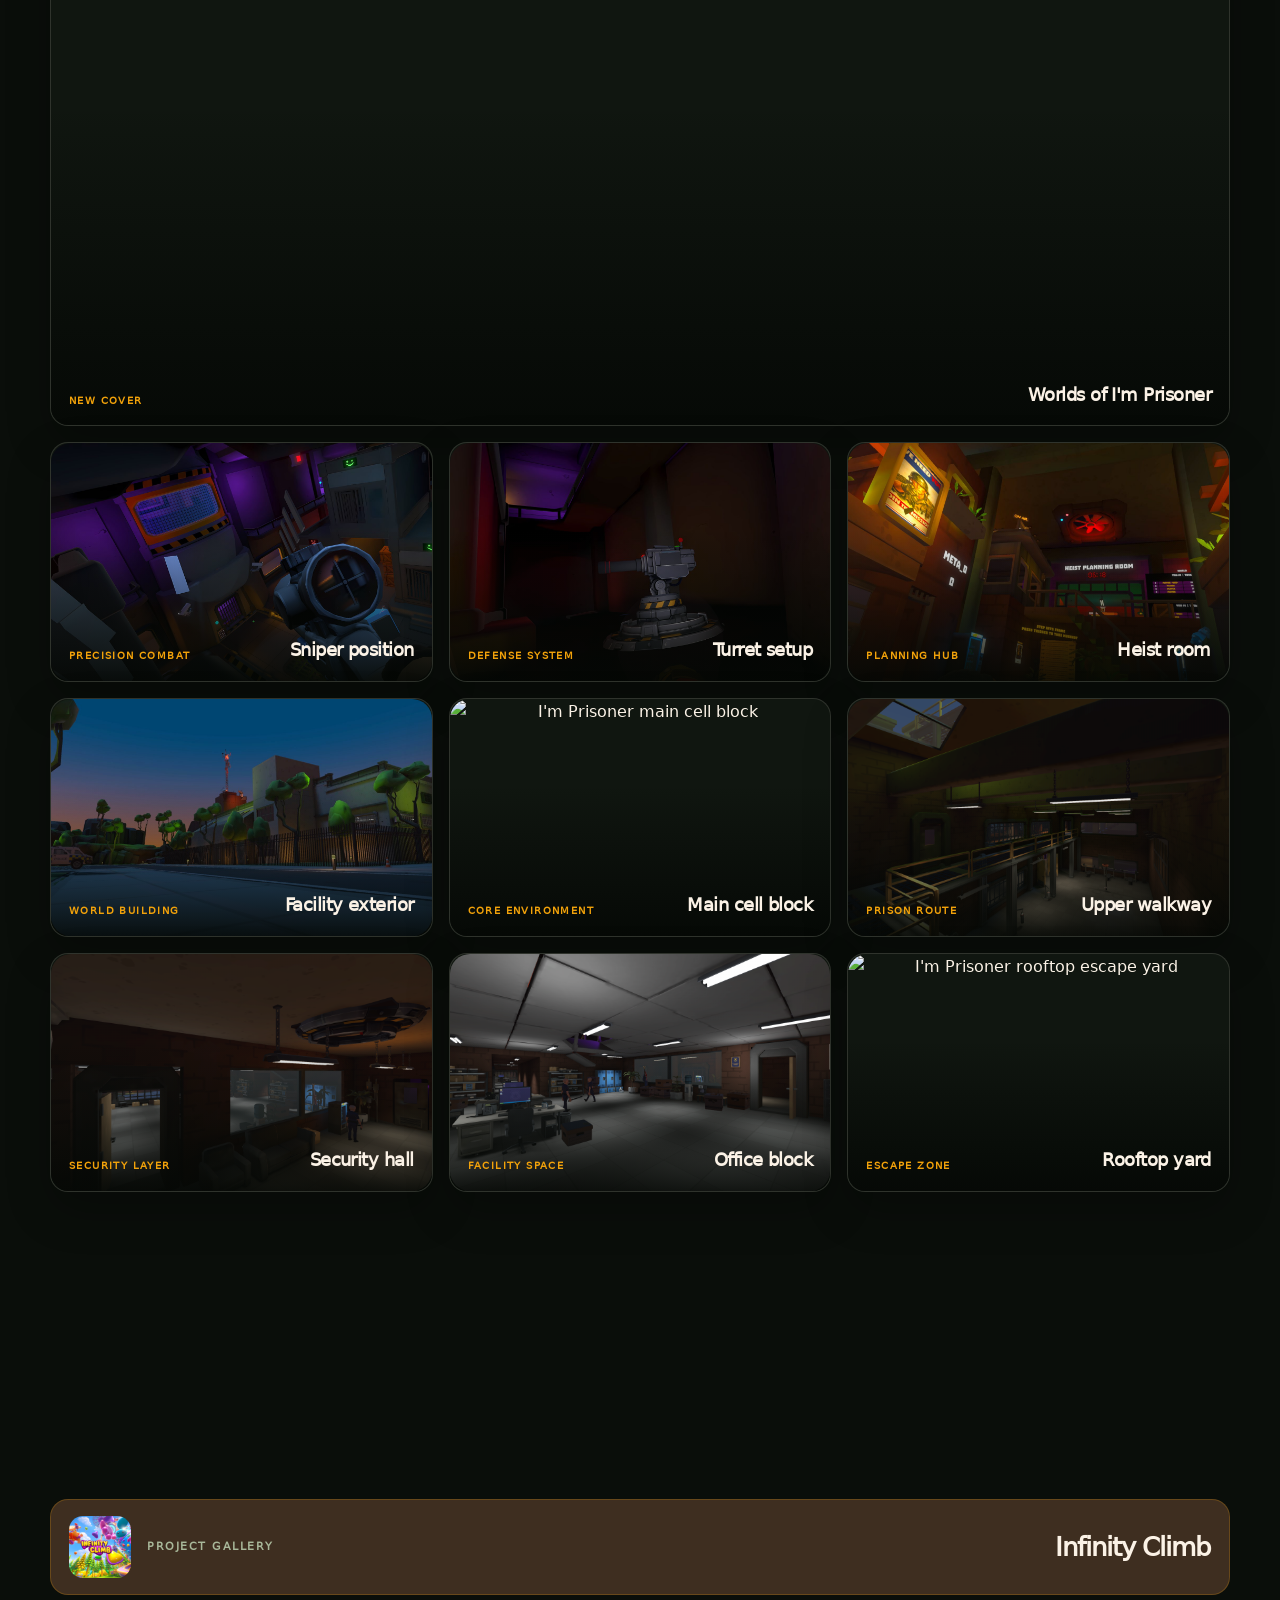
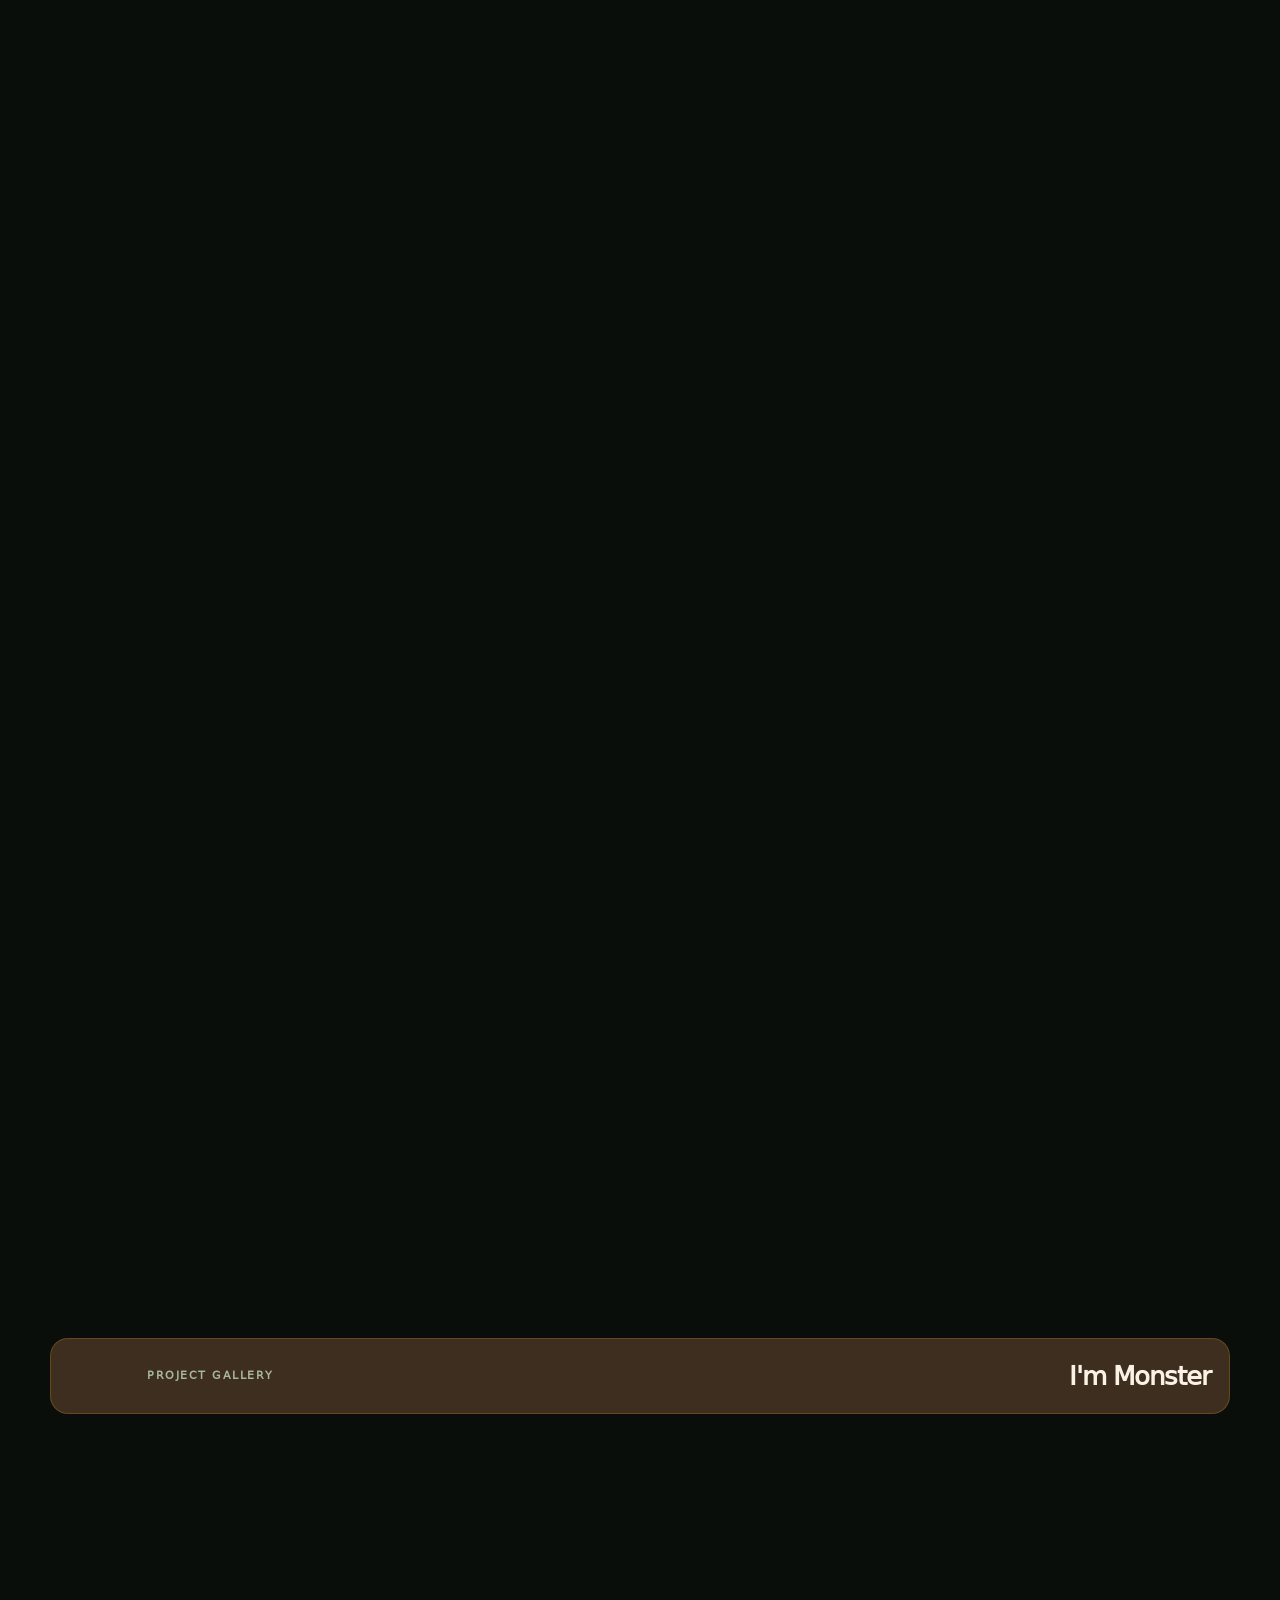
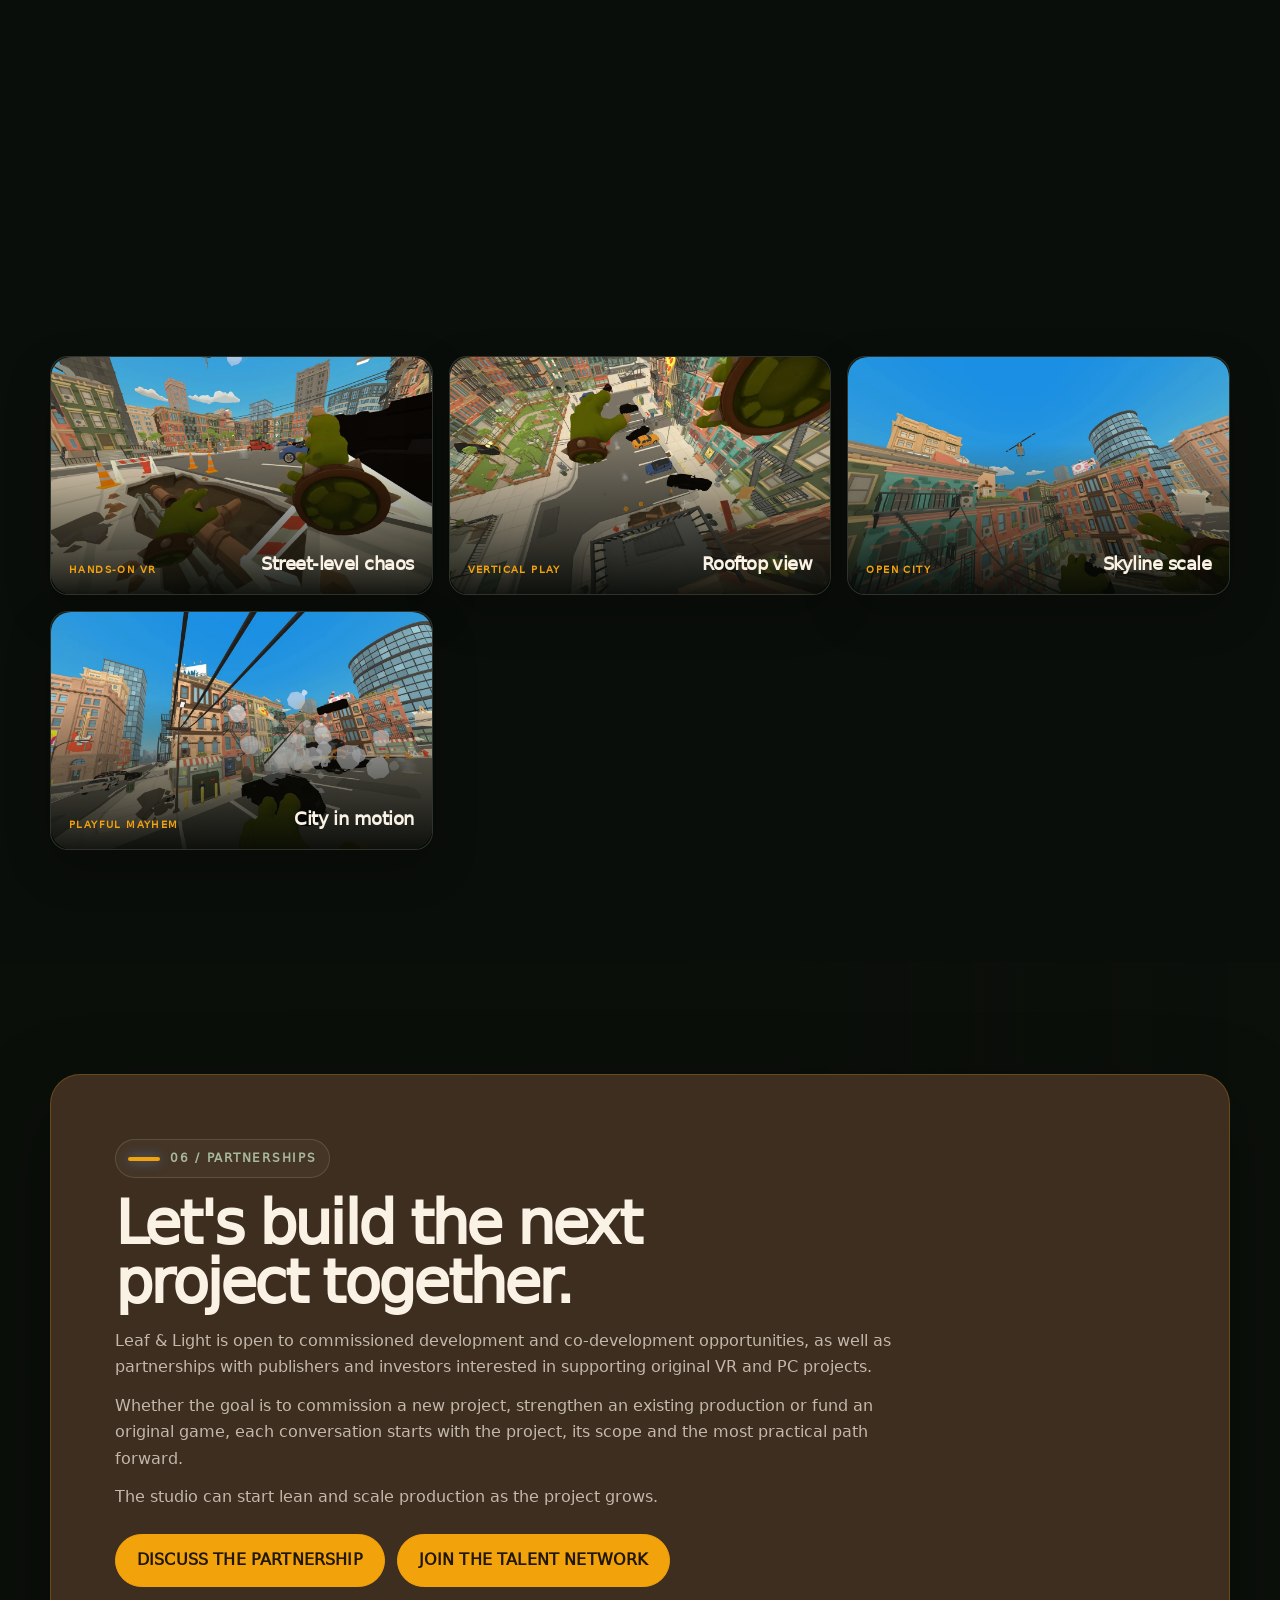
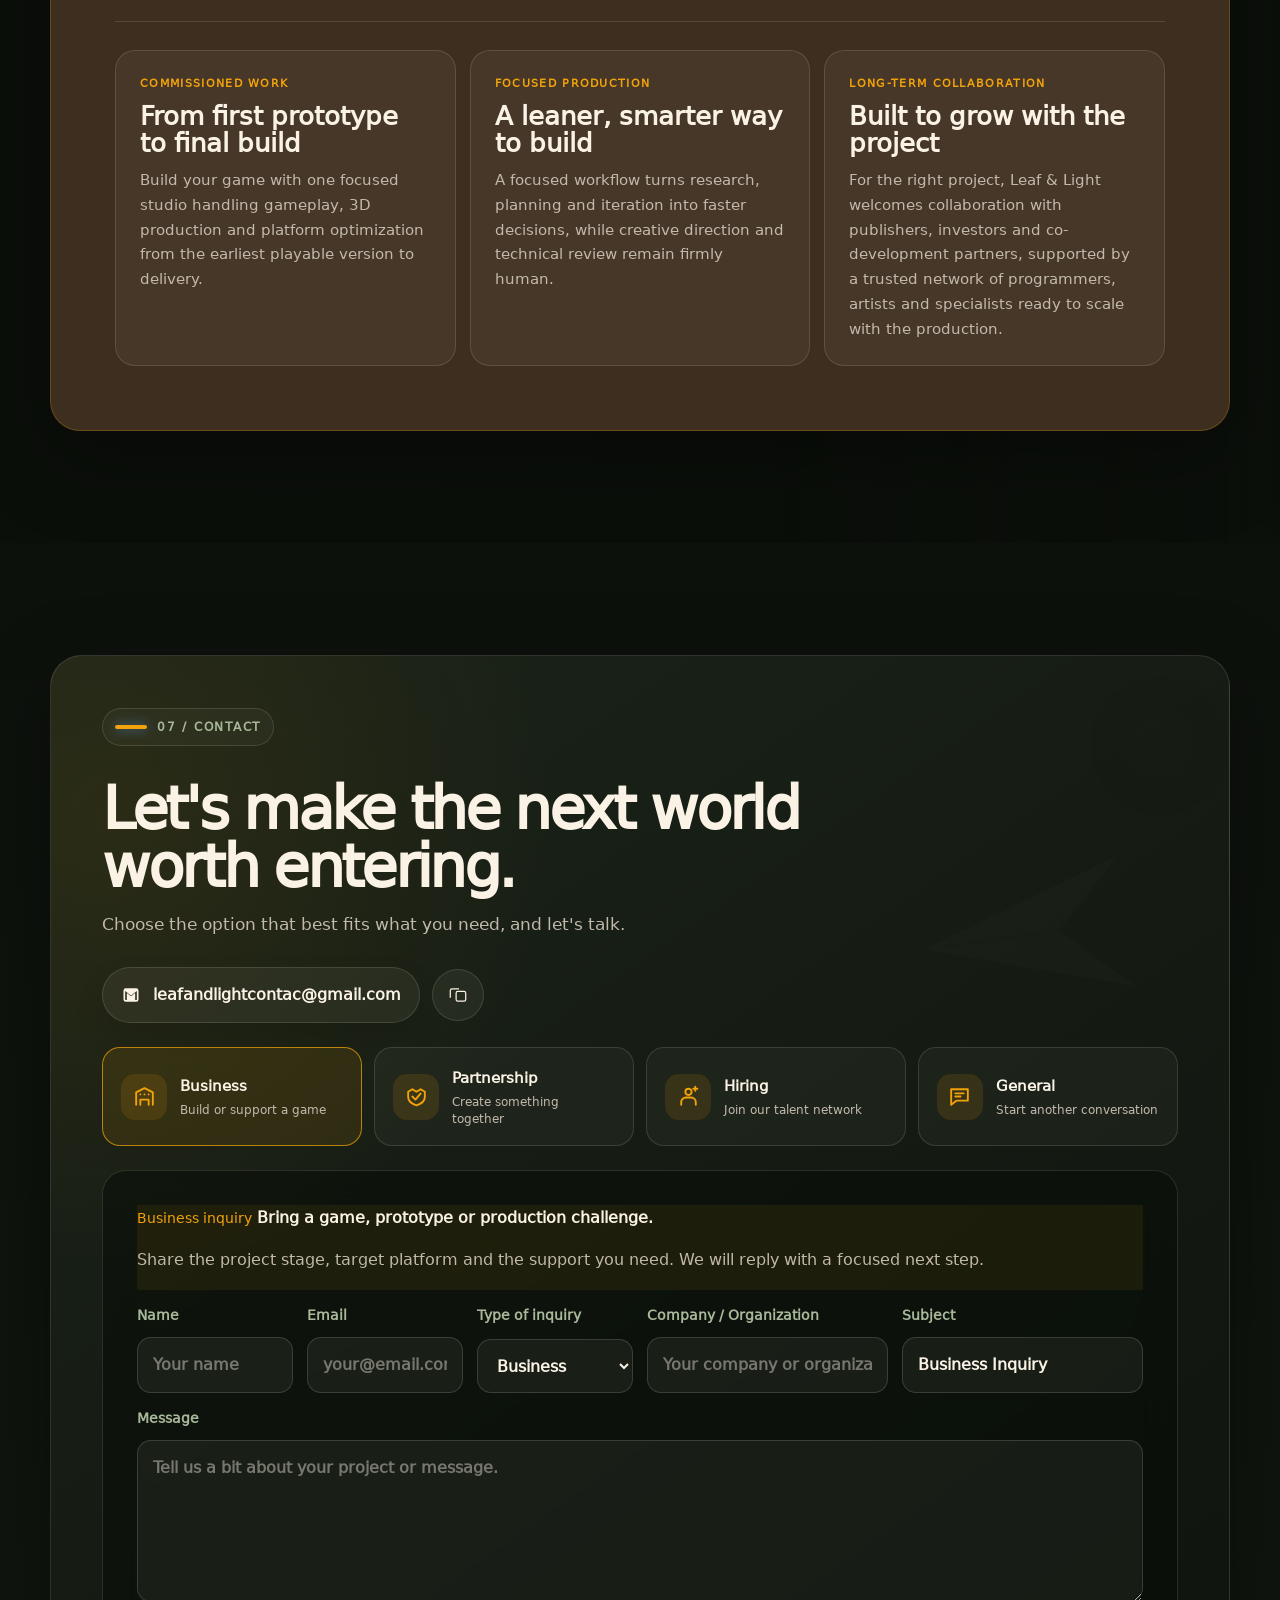
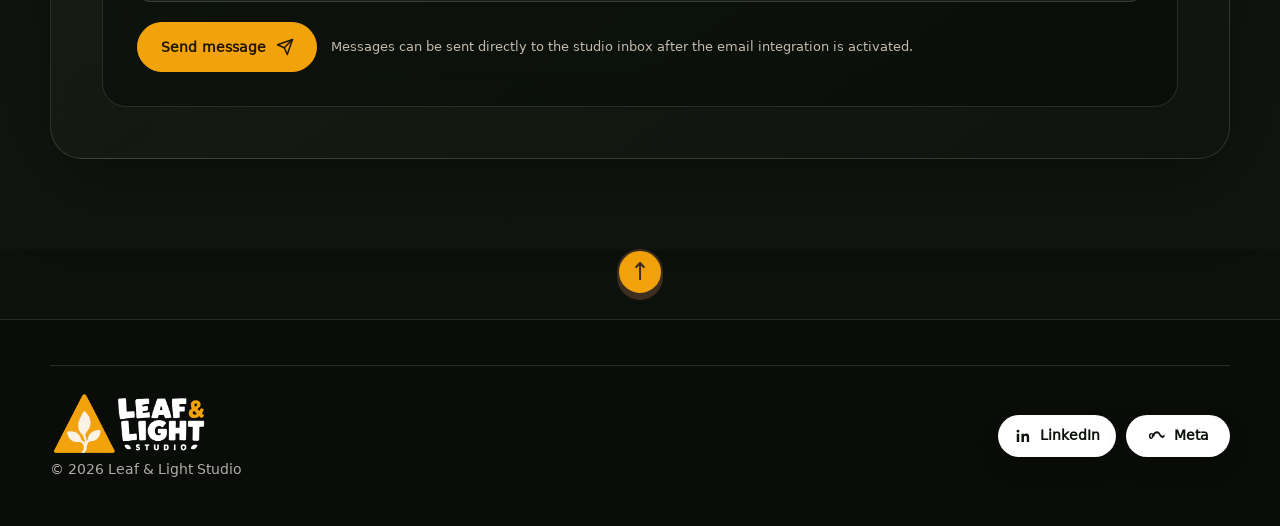
==== commit 2341ce11: "Mark I'm Monster as in development" ====
--- a/index.html
+++ b/index.html
@@ -92,9 +92,9 @@
     ]
   }
   </script>
-  <link rel="stylesheet" href="assets/css/styles.css?v=20260918125031-04b4747ed6e0" />
-  <link rel="stylesheet" href="assets/css/brand-v2.css?v=20260918125031-04b4747ed6e0" />
-  <link rel="stylesheet" href="assets/css/version-switcher.css?v=20260918125031-04b4747ed6e0" />
+  <link rel="stylesheet" href="assets/css/styles.css?v=20260918125614-2001015572f5" />
+  <link rel="stylesheet" href="assets/css/brand-v2.css?v=20260918125614-2001015572f5" />
+  <link rel="stylesheet" href="assets/css/version-switcher.css?v=20260918125614-2001015572f5" />
 </head>
 <body class="leaf-light-brand">
   <header class="header">
@@ -251,15 +251,15 @@
             </div>
           </article>
 
-          <article class="project-card project-card--compact project-card--client">
+          <article class="project-card project-card--compact project-card--monster">
             <div class="project-media">
               <img src="assets/images/portfolio/im-monster/im-monster-city-street.png" alt="I'm Monster gameplay in a colorful city street" />
-              <span class="project-status">Client project</span>
+              <span class="project-status">In development</span>
             </div>
             <div class="project-body">
               <div class="project-title"><span class="project-kicker">VR city sandbox</span><h3>I'm Monster</h3></div>
               <p>Take on a giant monster role in a colorful city playground, climbing rooftops, handling oversized objects and causing joyful mayhem in VR.</p>
-              <div class="tag-row"><span class="tag">Meta Quest</span><span class="tag">RumbleKin</span><span class="tag">Client project</span></div>
+              <div class="tag-row"><span class="tag">Meta Quest</span><span class="tag">RumbleKin</span><span class="tag">VR city sandbox</span></div>
               <div class="project-actions">
                 <div class="project-link-row">
                   <a class="store-link store-link--meta" href="https://www.meta.com/experiences/im-monster/1377354358785453" target="_blank" rel="noreferrer" aria-label="Open I'm Monster on the Meta Store">
@@ -599,7 +599,7 @@
             <figcaption><span>Upper route</span><strong>Orbit path</strong></figcaption>
           </figure>
 
-          <div class="portfolio-chapter portfolio-chapter--secondary portfolio-chapter--monster"><span class="portfolio-chapter-label">Client project</span><strong>I'm Monster</strong></div>
+          <div class="portfolio-chapter portfolio-chapter--secondary portfolio-chapter--monster"><span class="portfolio-chapter-label">Project gallery</span><strong>I'm Monster</strong></div>
 
           <figure class="shot cinema-shot cinema-project-feature portfolio-reveal" data-project="I'm Monster">
             <button class="portfolio-open" type="button" aria-label="Open I'm Monster city street image"><img src="assets/images/portfolio/im-monster/im-monster-city-street.png" alt="I'm Monster gameplay in a colorful city street" loading="lazy" /></button>
@@ -952,11 +952,11 @@
     </div>
   </footer>
 
-  <script src="assets/js/locales/pt-BR.js?v=20260918125031-04b4747ed6e0"></script>
-  <script src="assets/js/locales/es.js?v=20260918125031-04b4747ed6e0"></script>
-  <script src="assets/js/locales/de.js?v=20260918125031-04b4747ed6e0"></script>
-  <script src="assets/js/locales/zh-CN.js?v=20260918125031-04b4747ed6e0"></script>
-  <script src="assets/js/i18n.js?v=20260918125031-04b4747ed6e0"></script>
+  <script src="assets/js/locales/pt-BR.js?v=20260918125614-2001015572f5"></script>
+  <script src="assets/js/locales/es.js?v=20260918125614-2001015572f5"></script>
+  <script src="assets/js/locales/de.js?v=20260918125614-2001015572f5"></script>
+  <script src="assets/js/locales/zh-CN.js?v=20260918125614-2001015572f5"></script>
+  <script src="assets/js/i18n.js?v=20260918125614-2001015572f5"></script>
   <script src="https://www.youtube.com/iframe_api"></script>
   <script>
     const assetVersion = Date.now();
--- a/assets/css/brand-v2.css
+++ b/assets/css/brand-v2.css
@@ -361,7 +361,7 @@
   .hero-content { grid-template-columns: 1fr .75fr; }
   .project-grid { grid-template-columns: repeat(2, 1fr); }
   .project-card:last-child { grid-column: 1 / -1; max-width: 570px; justify-self: center; }
-  .project-card--client:last-child { grid-column: auto; max-width: none; justify-self: stretch; }
+  .project-card--monster:last-child { grid-column: auto; max-width: none; justify-self: stretch; }
 }
 
 @media (max-width: 820px) {
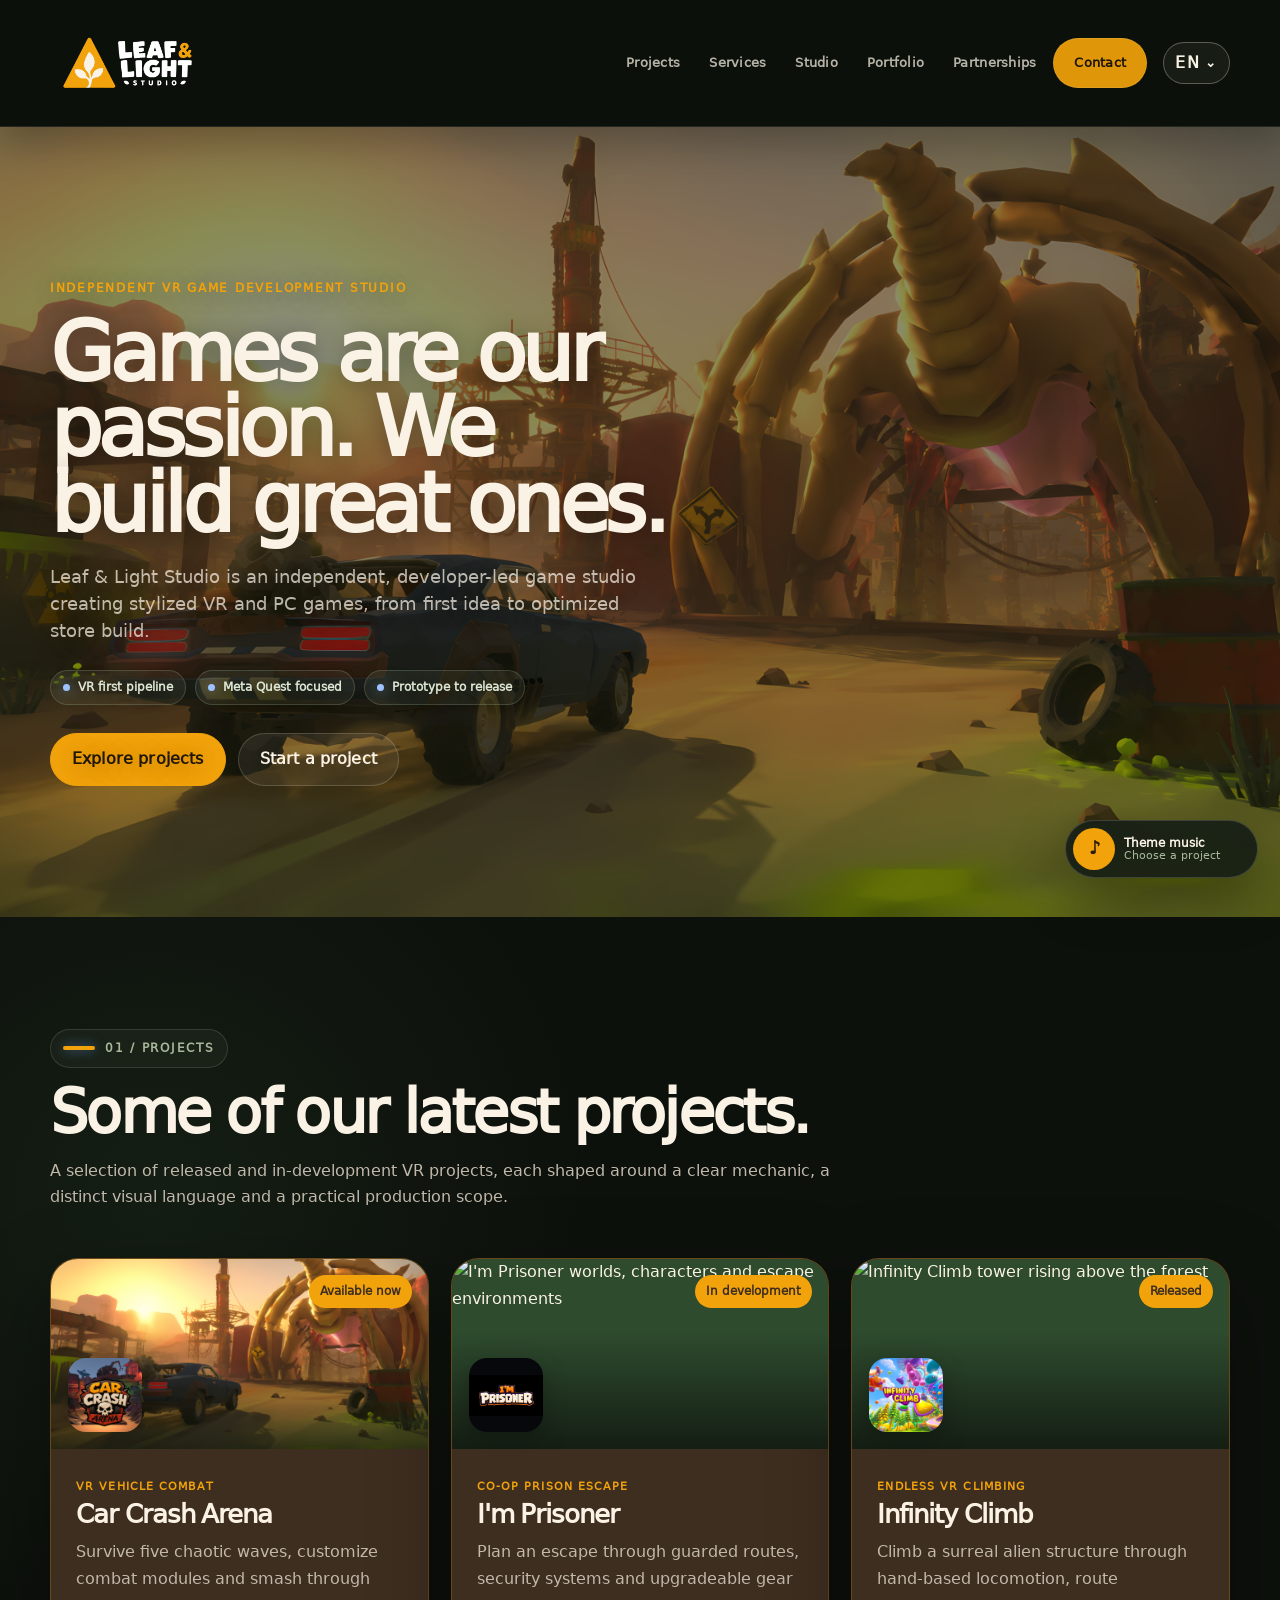
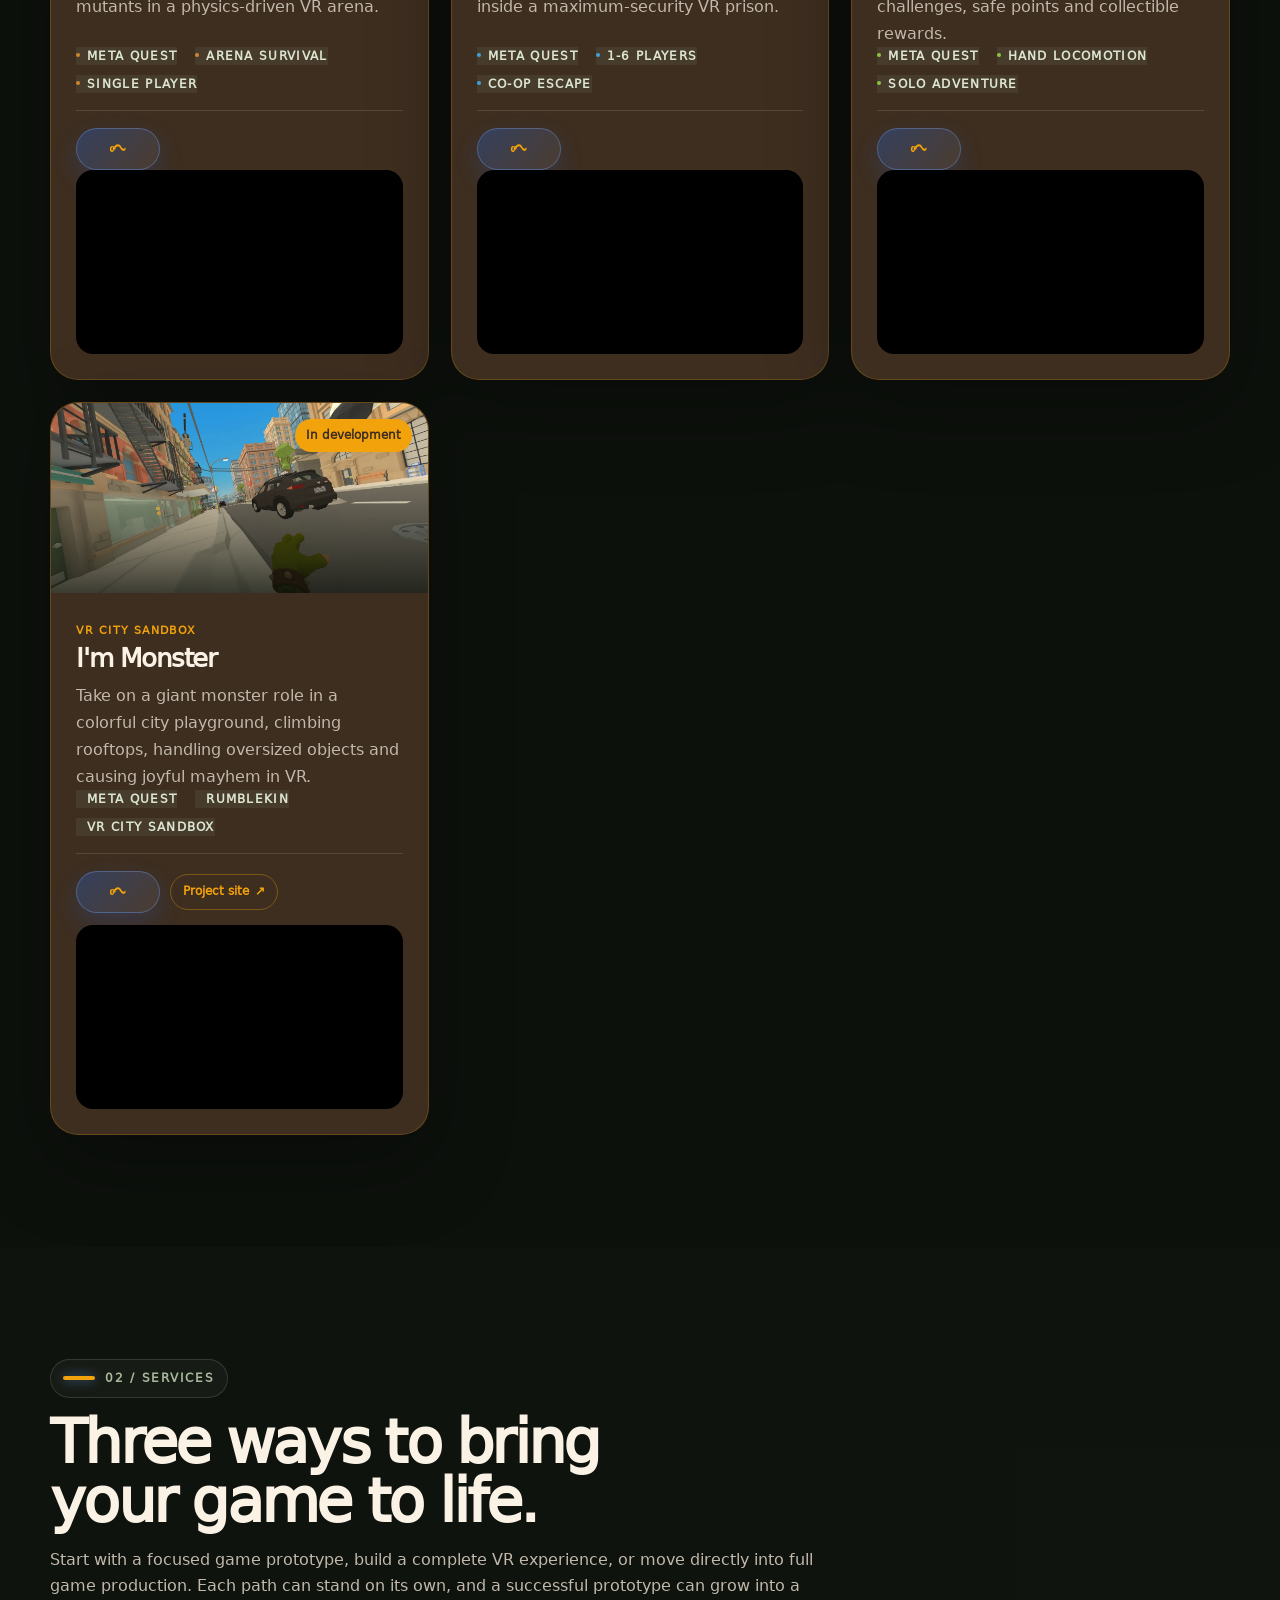
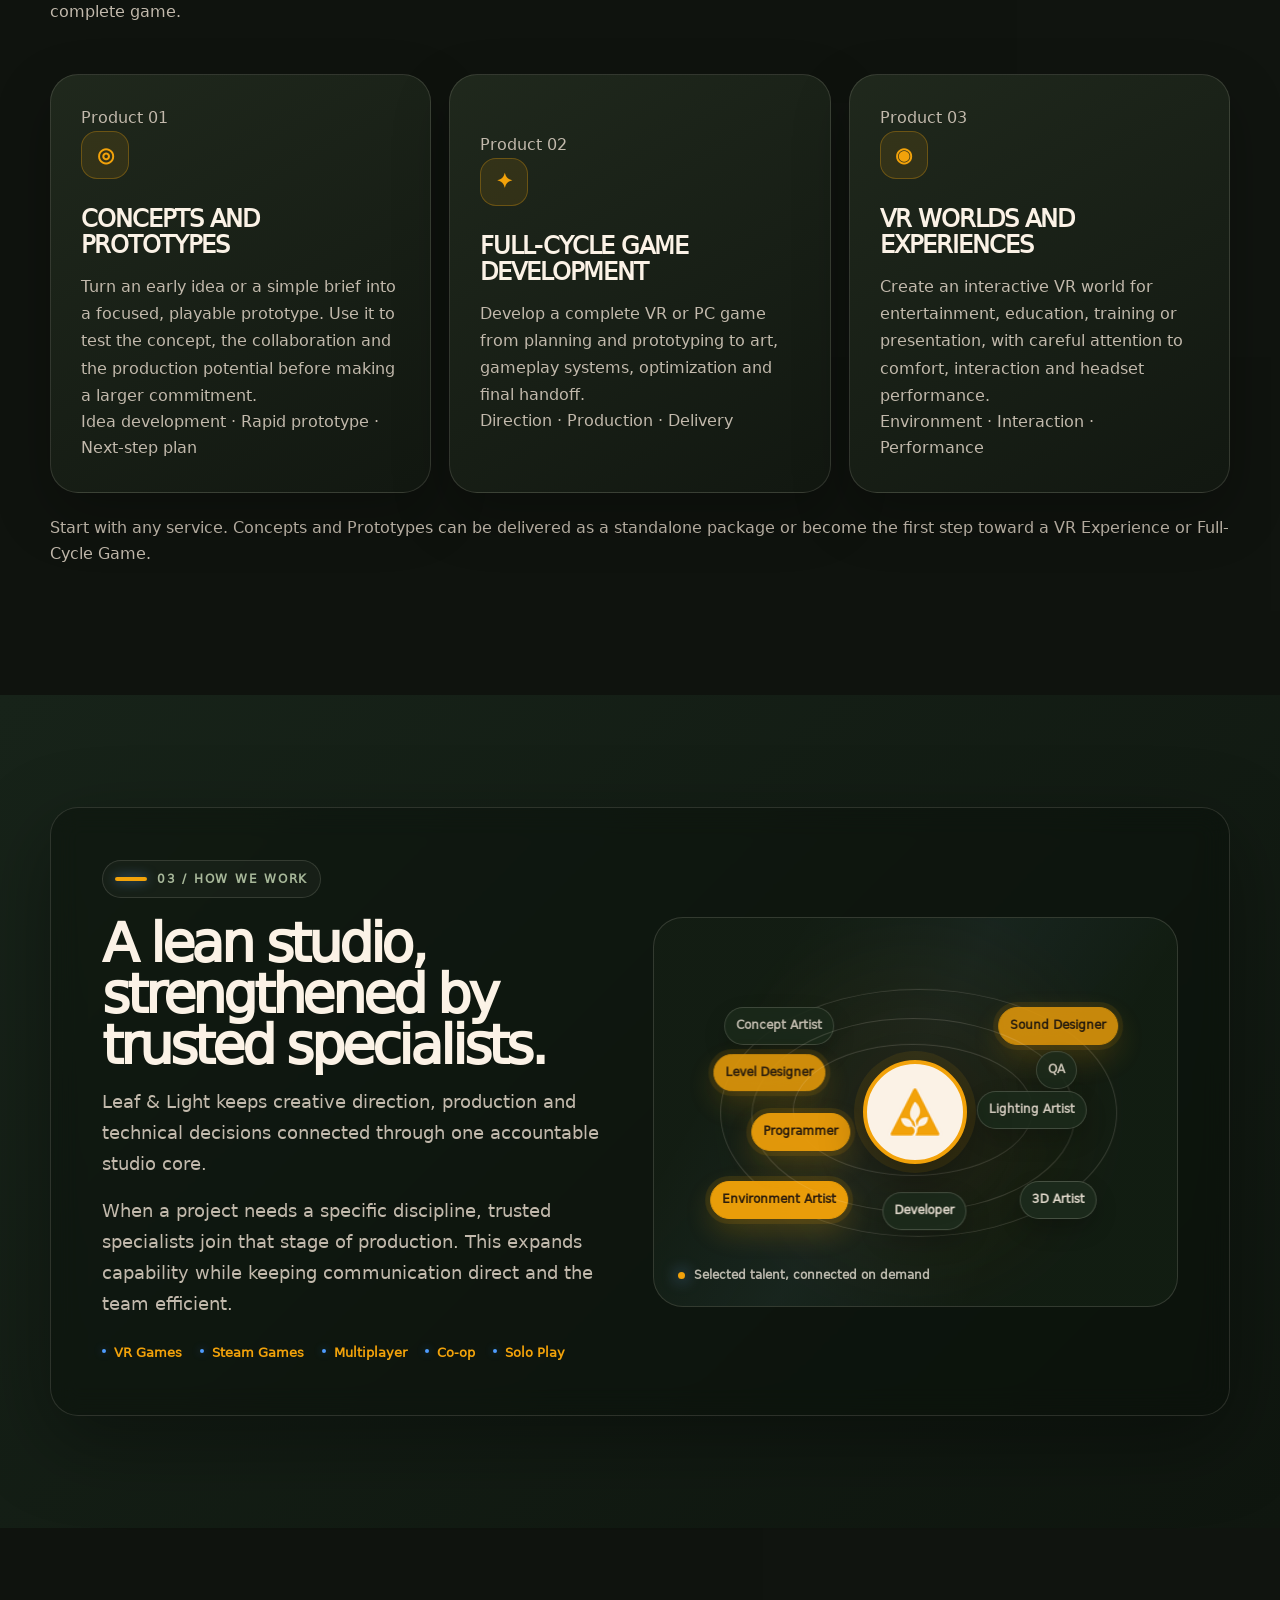
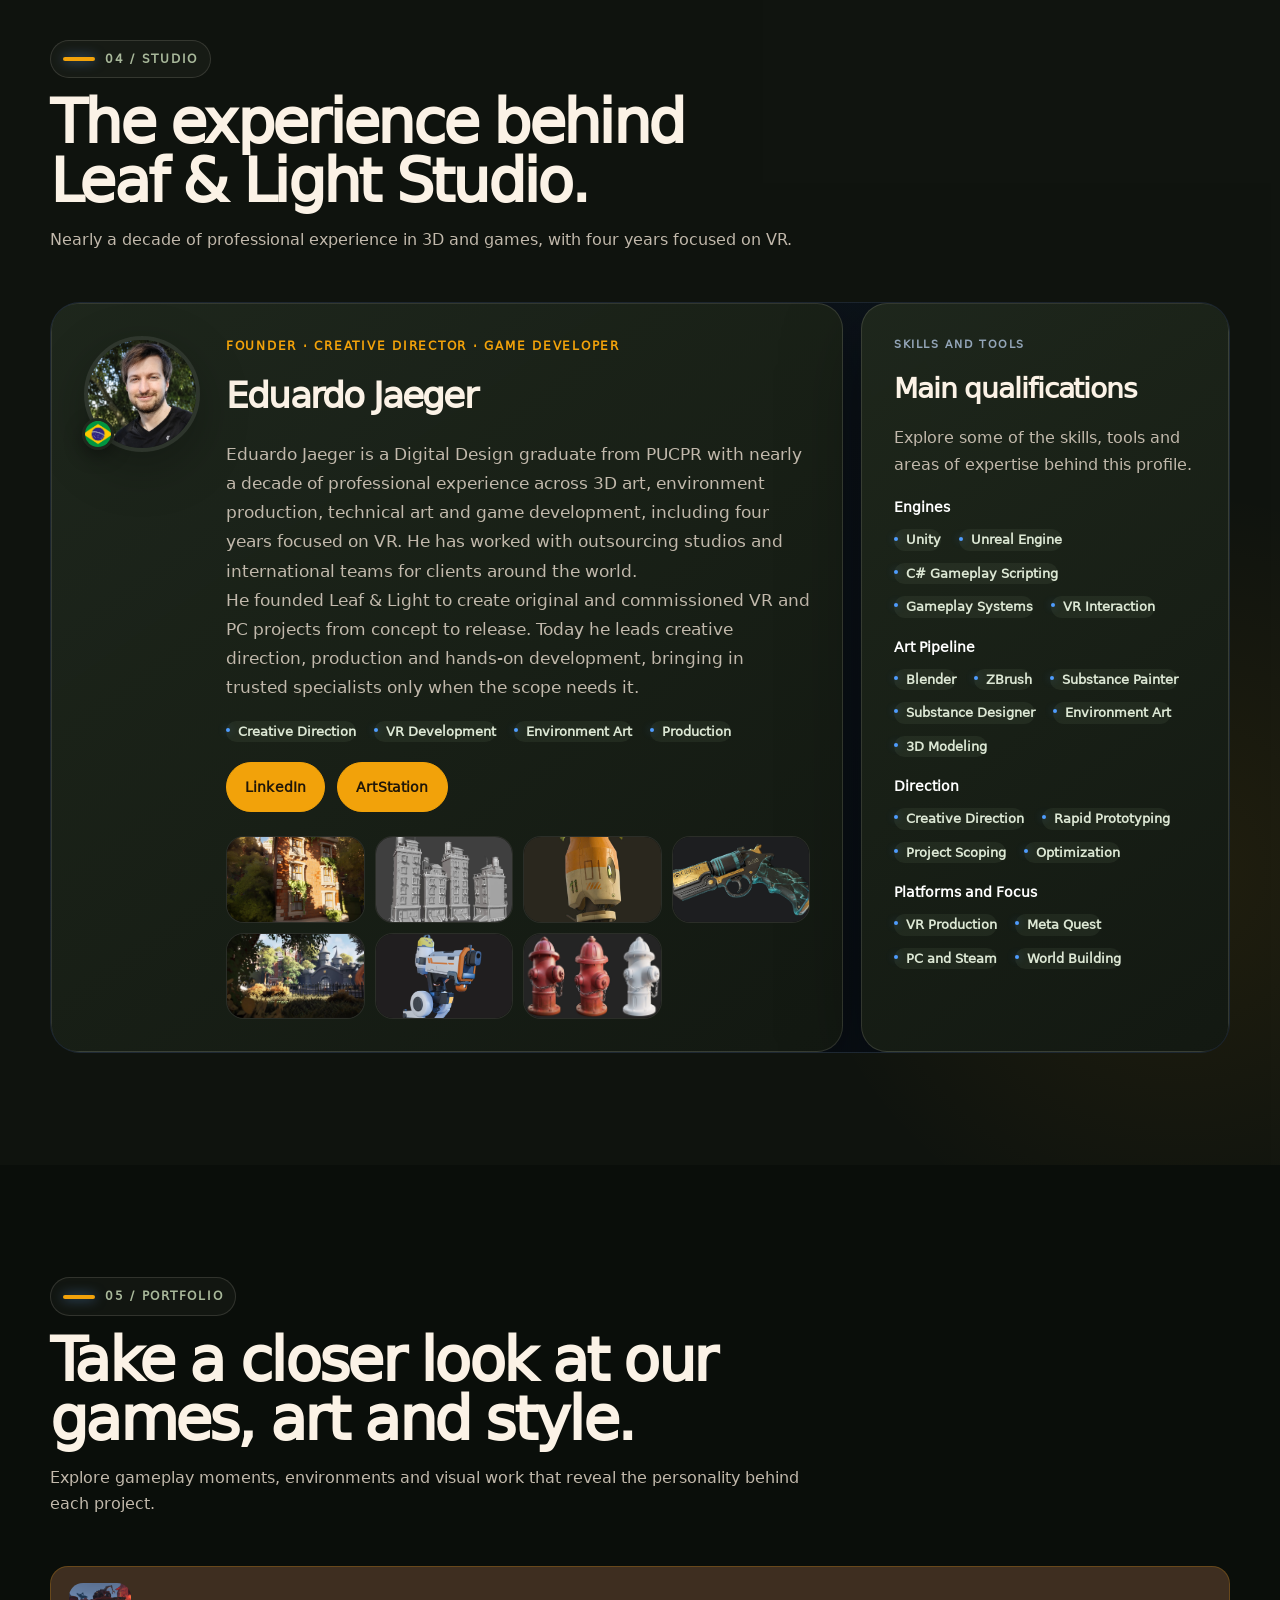
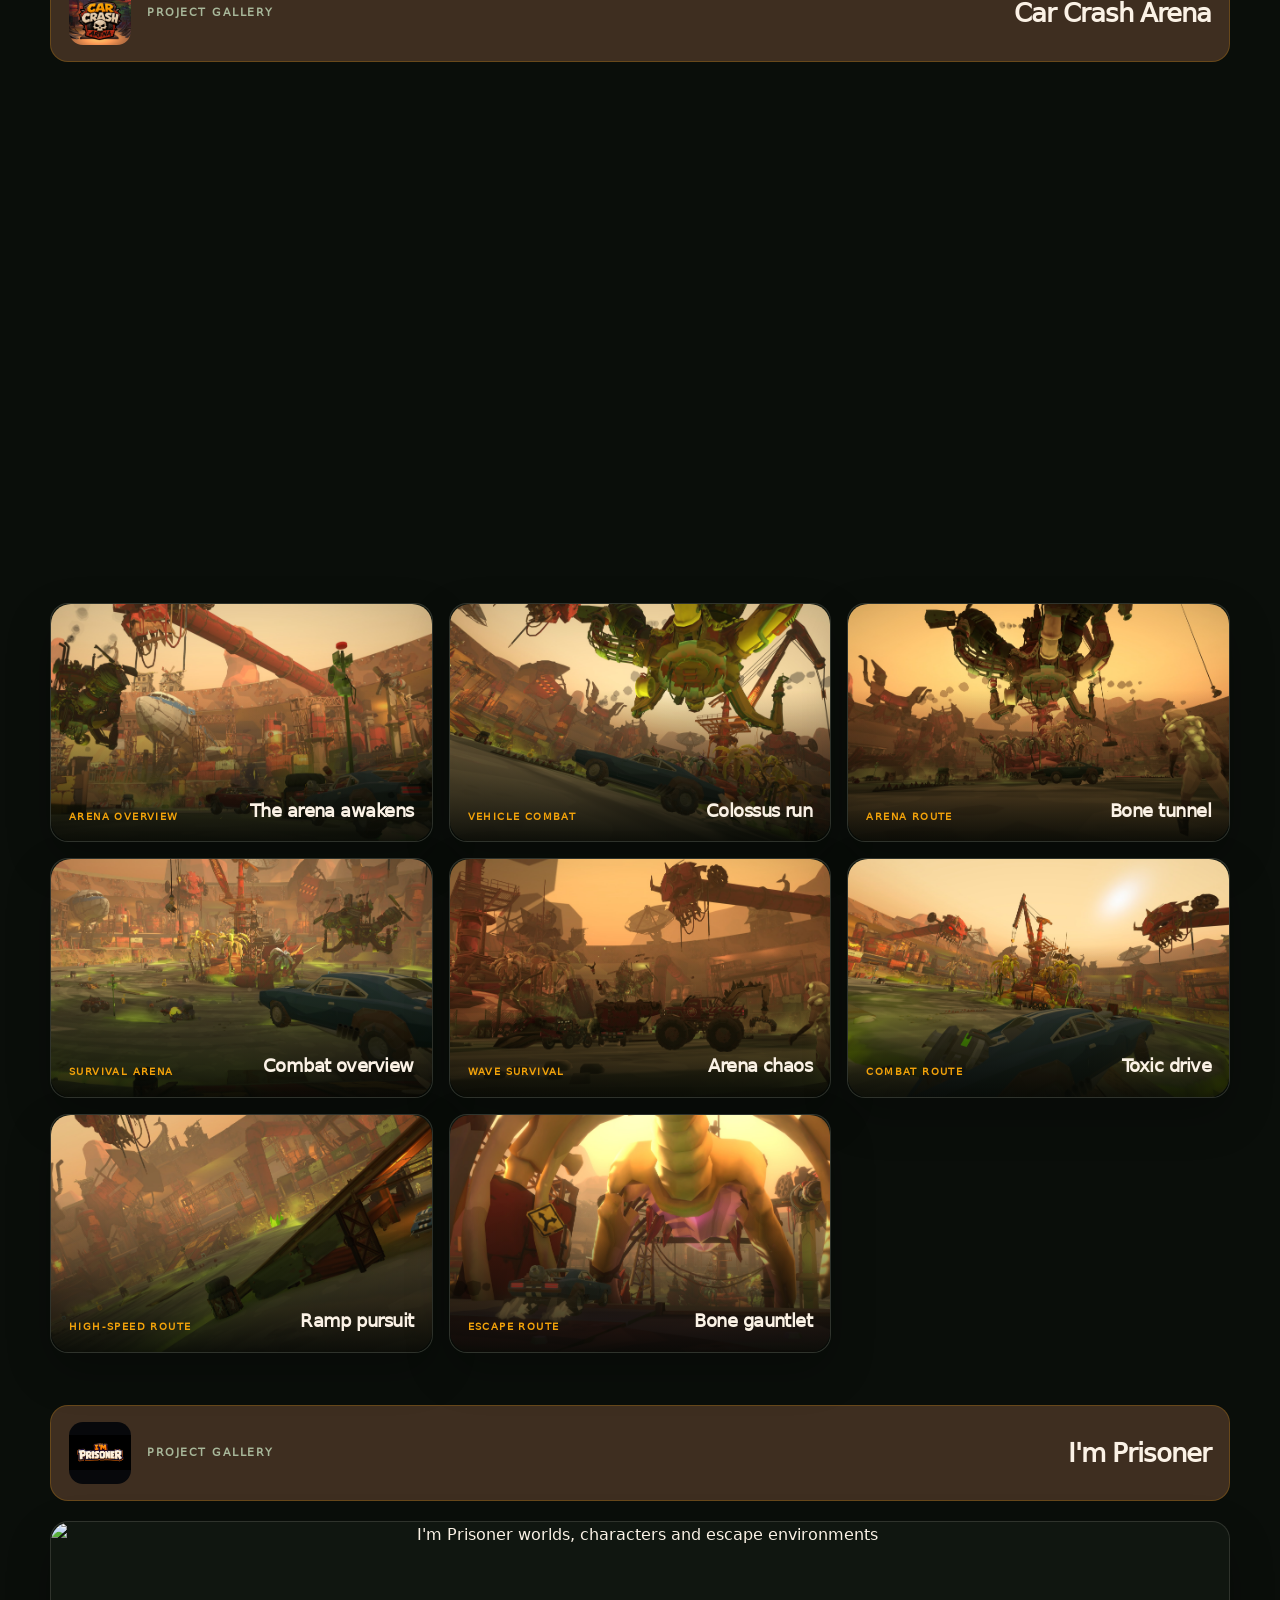
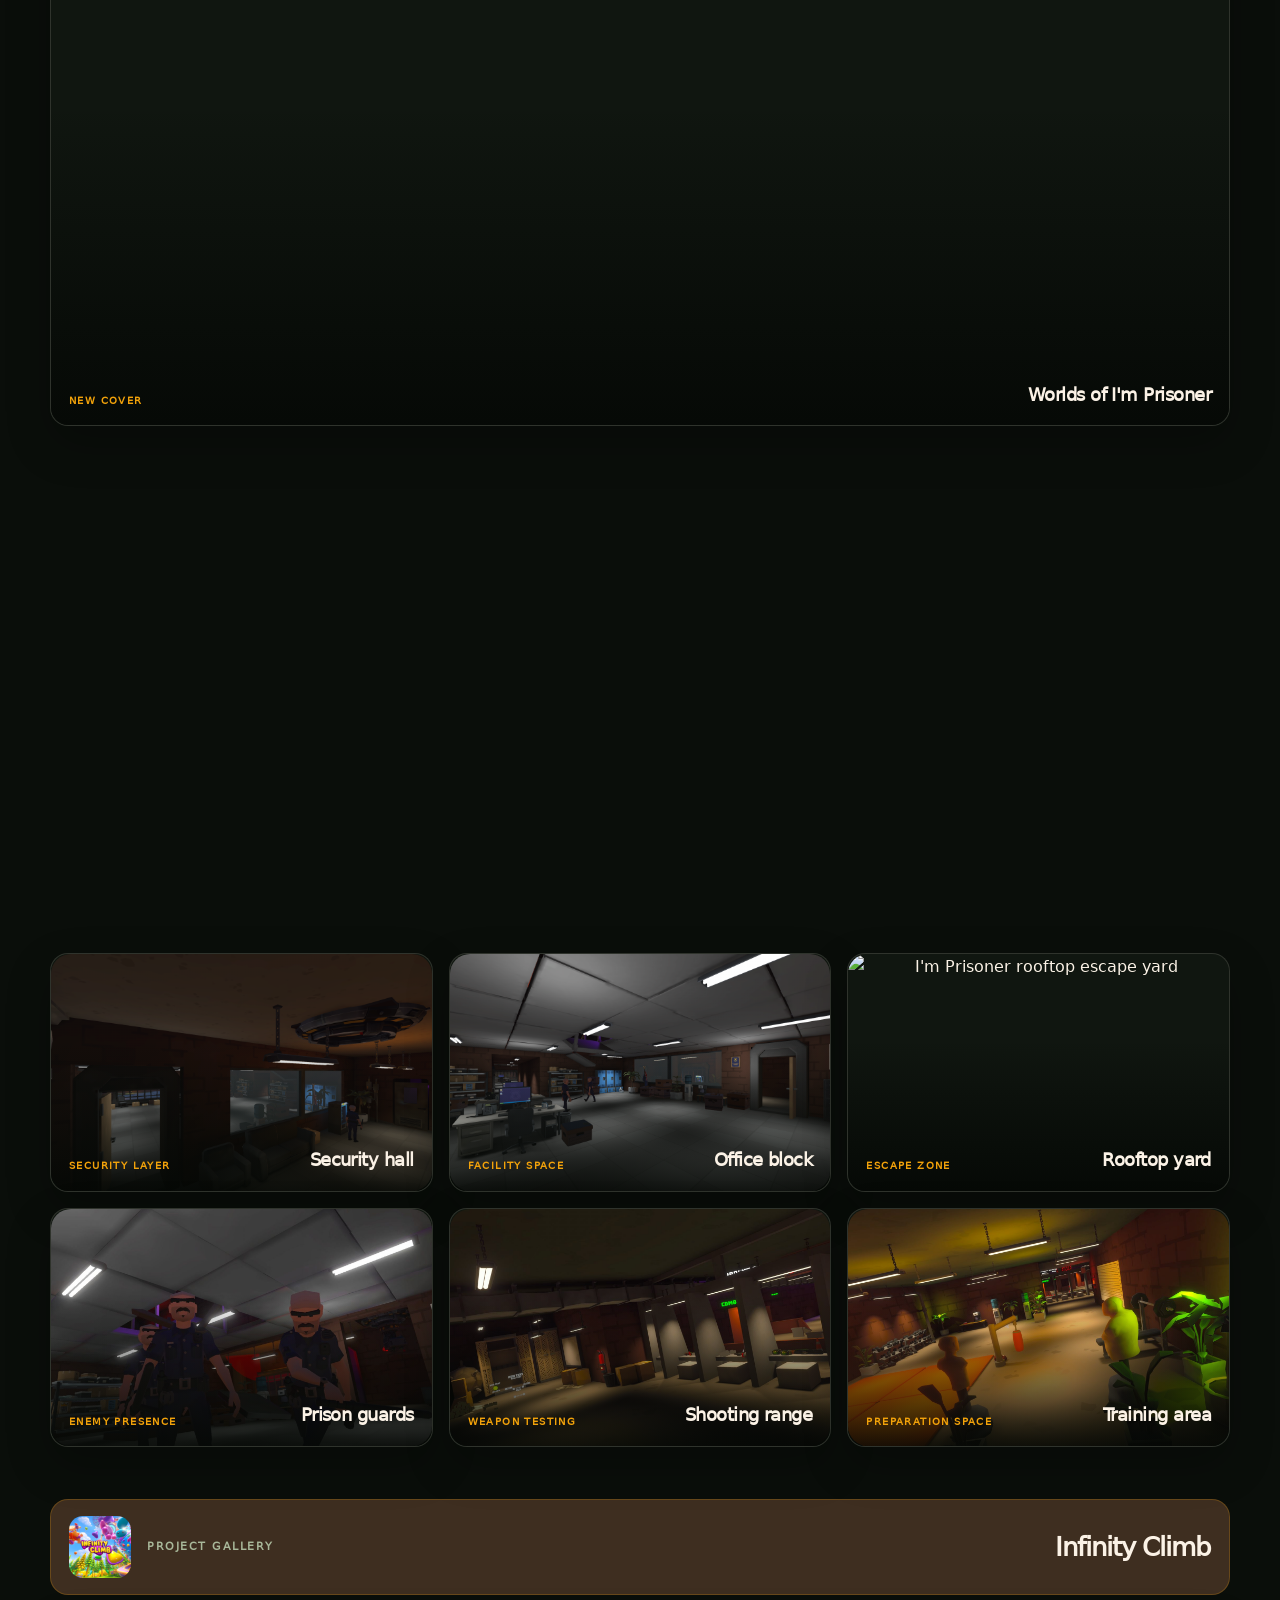
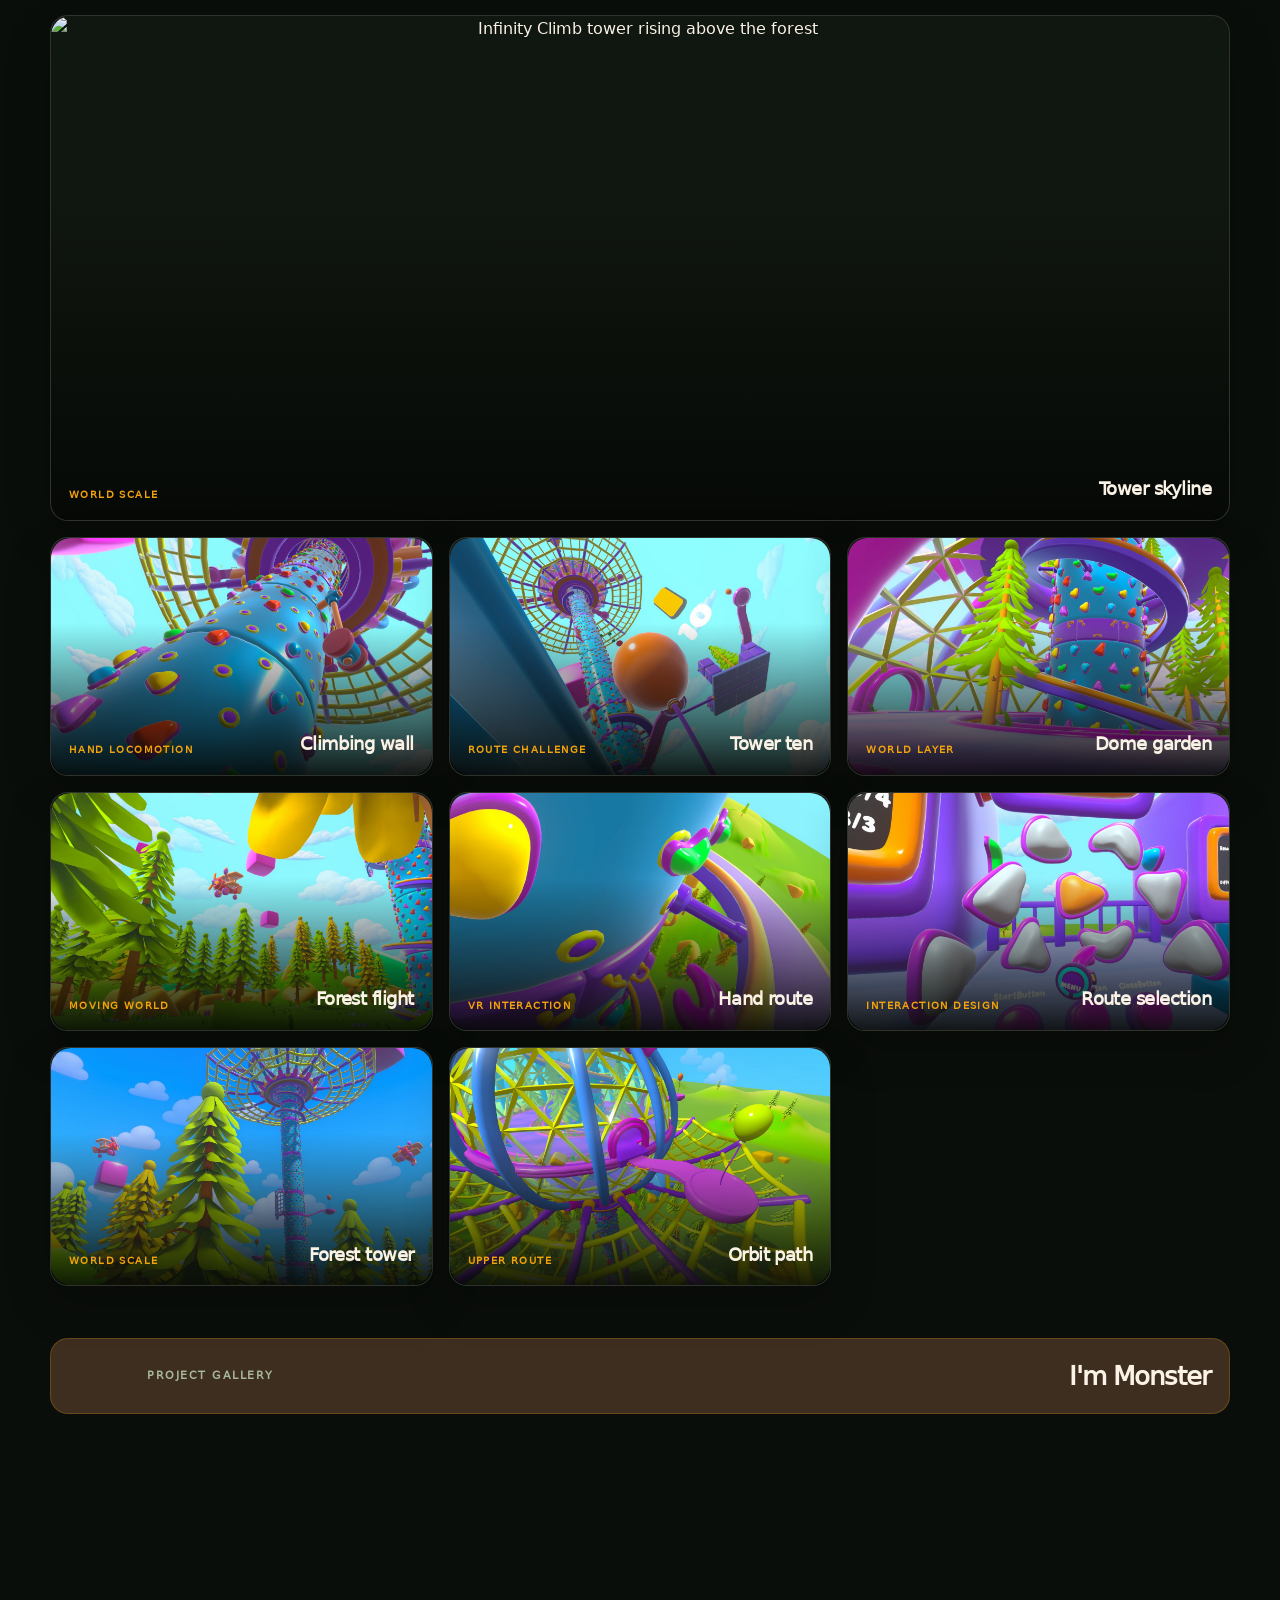
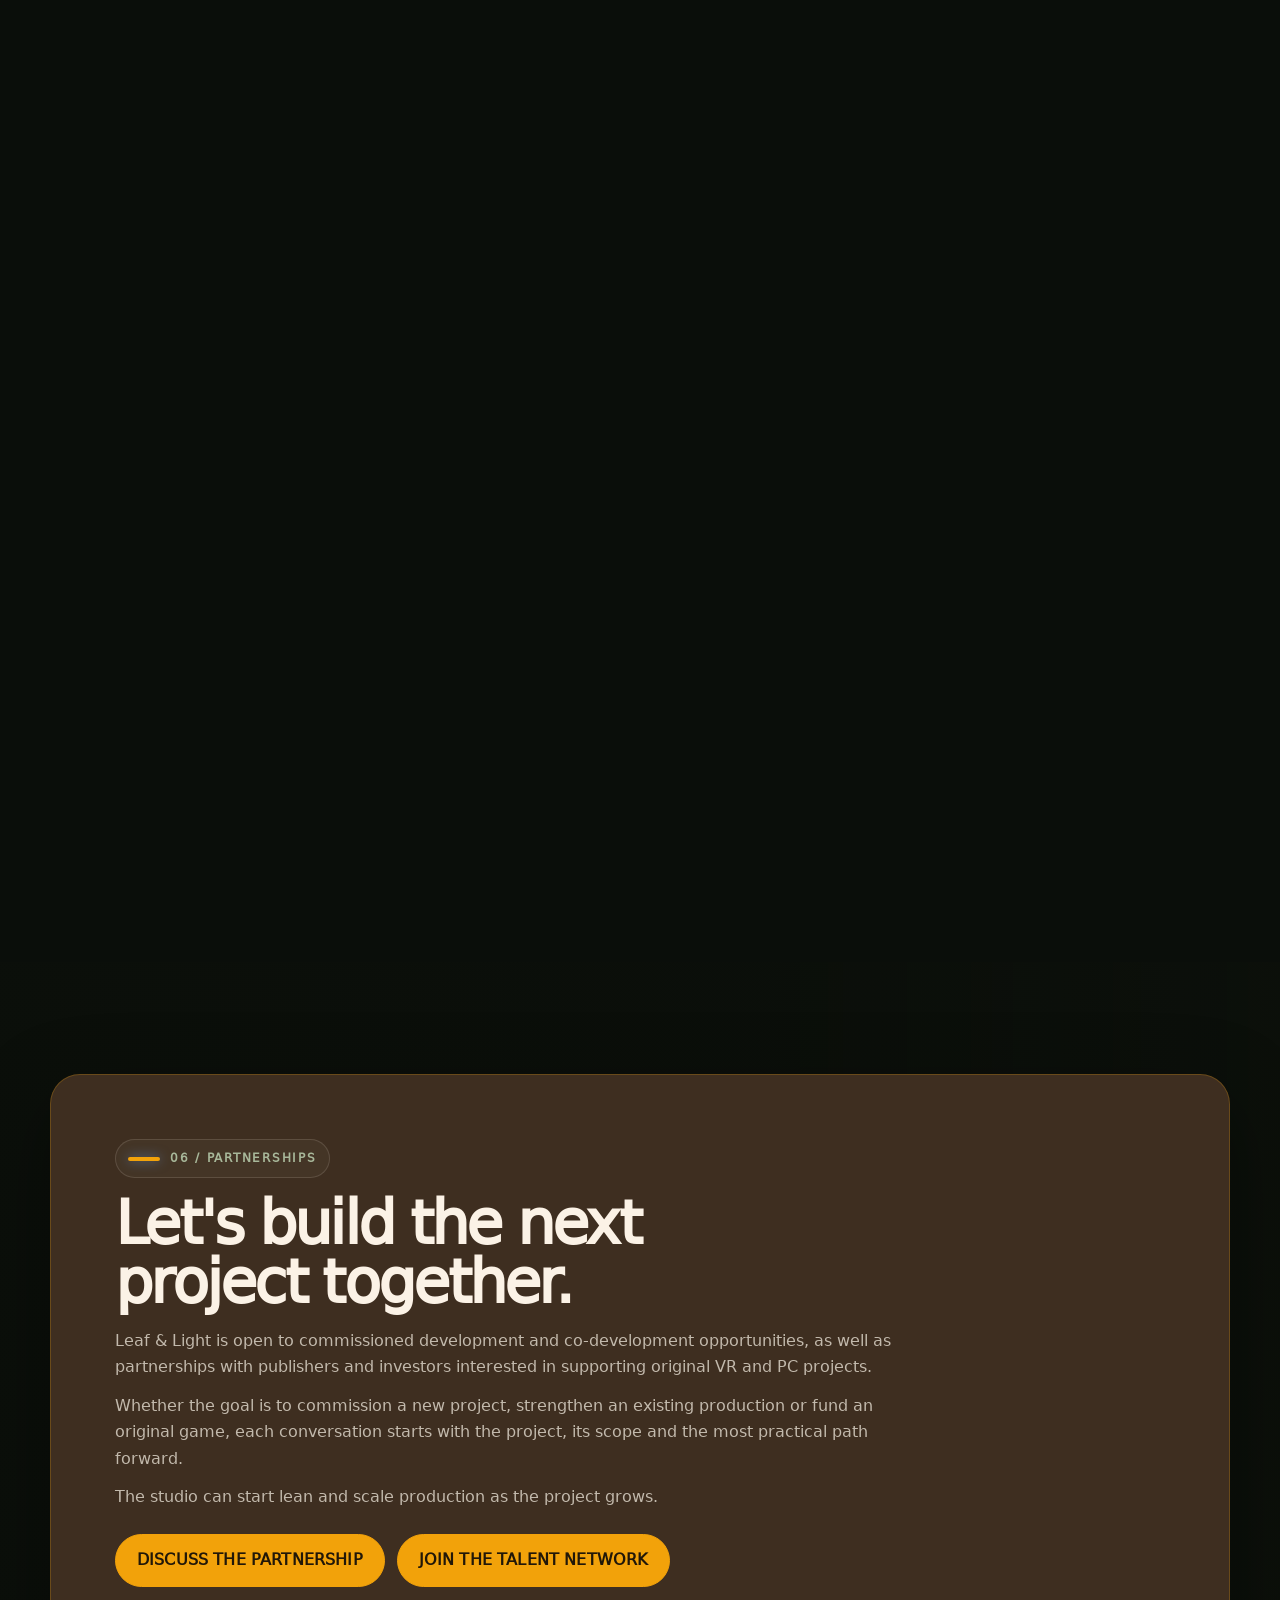
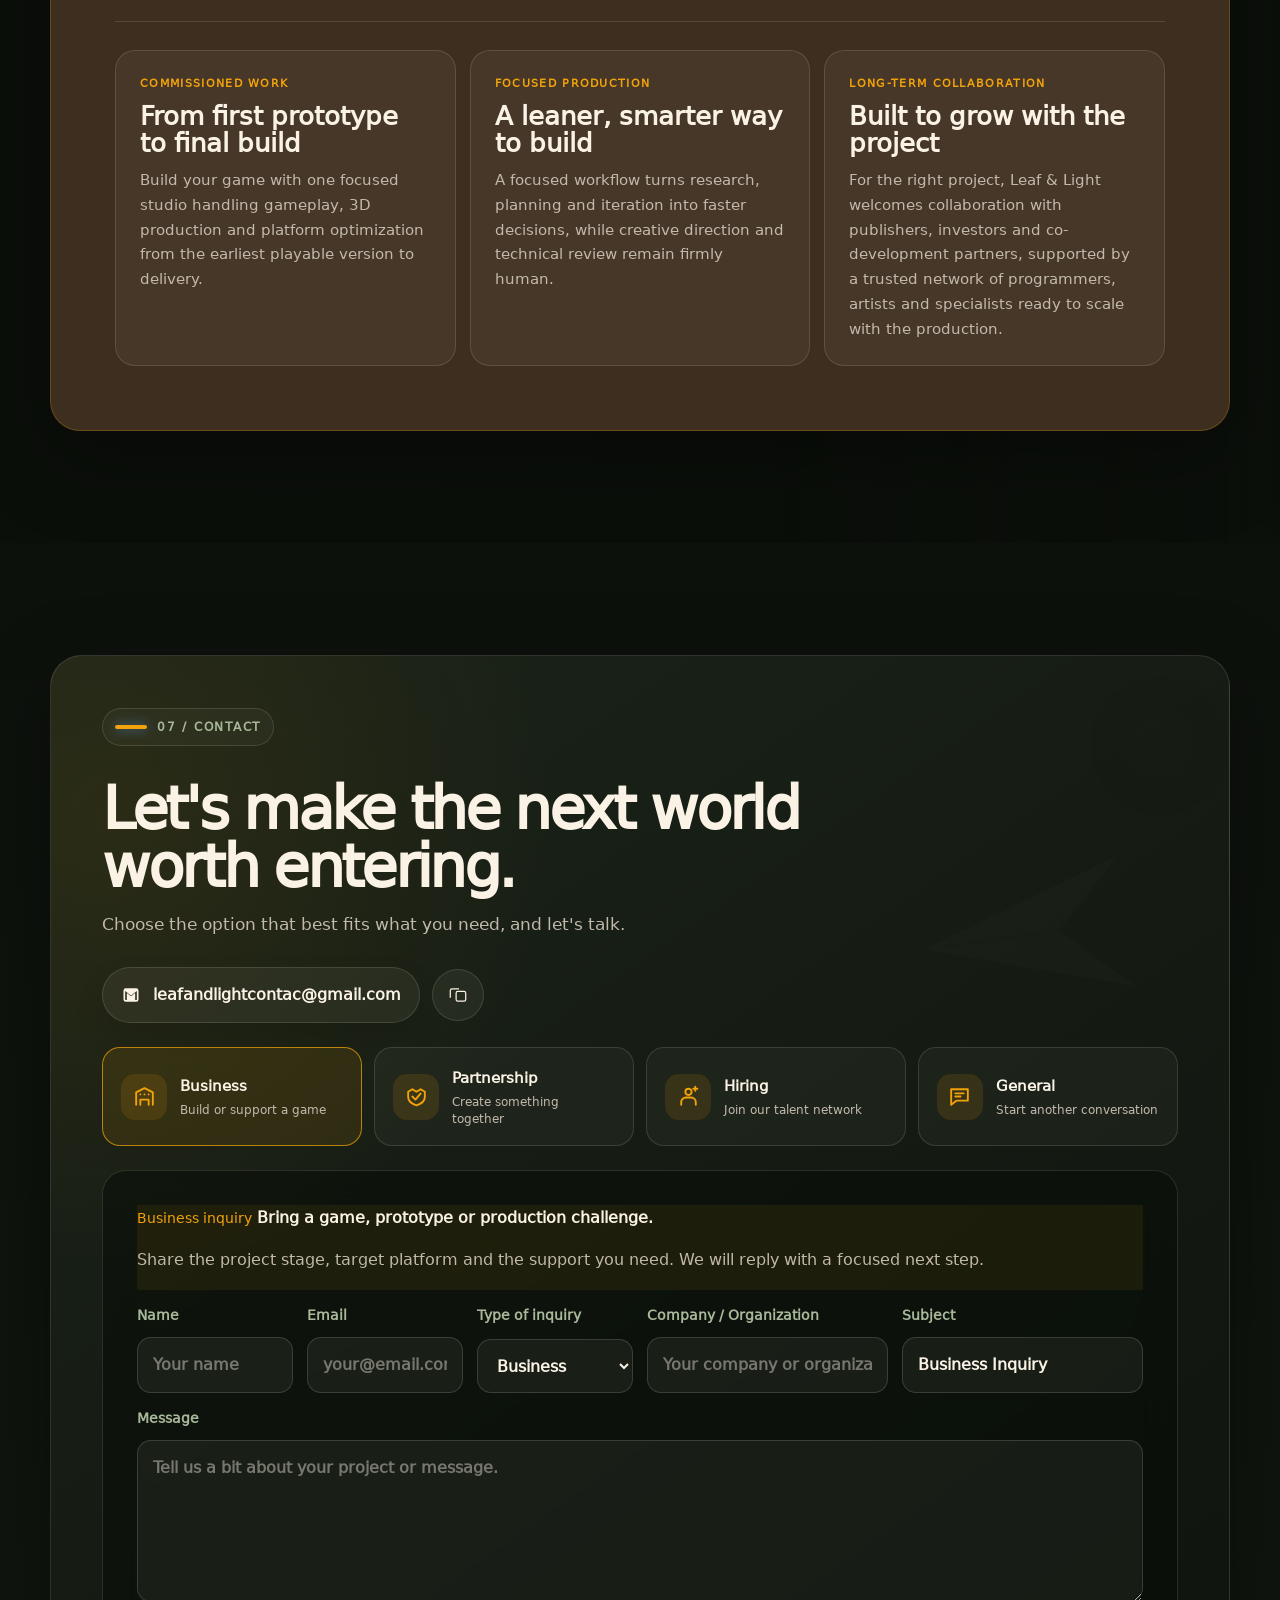
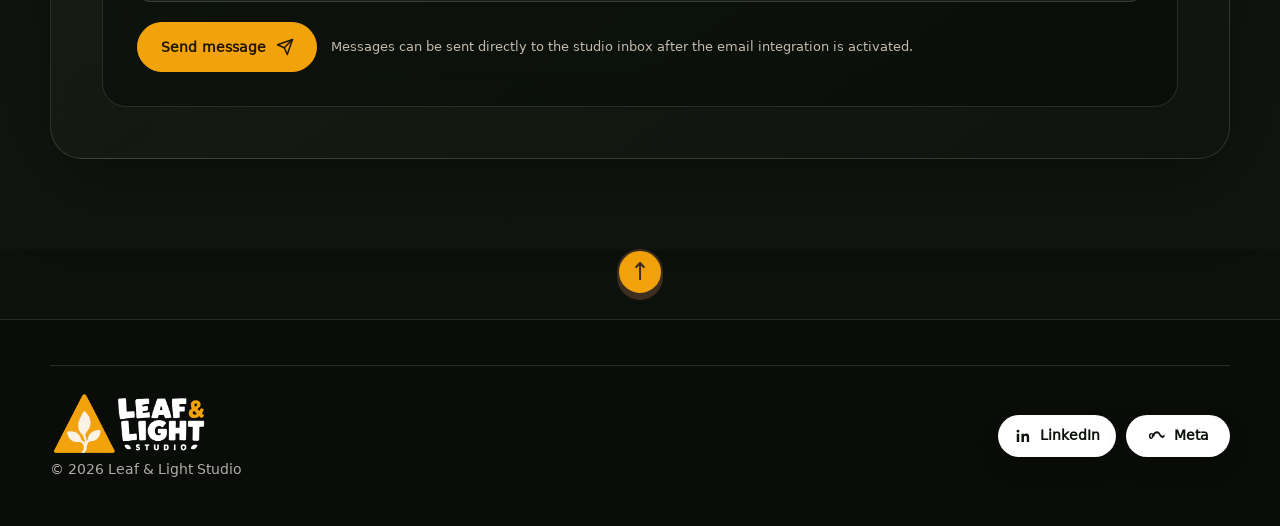
==== commit 8cdc8e07: "Improve site sharing preview with game artwork and concise metadata" ====
--- a/index.html
+++ b/index.html
@@ -12,16 +12,18 @@
   <meta property="og:site_name" content="Leaf &amp; Light Studio" />
   <meta property="og:locale" content="en_US" />
   <meta property="og:url" content="https://leaflight.com.br/" />
-  <meta property="og:title" content="Leaf &amp; Light Studio | VR &amp; Meta Quest Game Development" />
-  <meta property="og:description" content="Independent VR and game development studio for Meta Quest, PC and Steam. Prototypes, full production, co-development, publishing and investment partnerships." />
-  <meta property="og:image" content="https://leaflight.com.br/assets/images/brand/open-graph.png" />
+  <meta property="og:title" content="Leaf &amp; Light Studio" />
+  <meta property="og:description" content="We build playable worlds. Explore our VR games and create your next project with us." />
+  <meta property="og:image" content="https://leaflight.com.br/assets/images/brand/open-graph-2026-10.png" />
+  <meta property="og:image:type" content="image/png" />
   <meta property="og:image:width" content="1200" />
   <meta property="og:image:height" content="630" />
-  <meta property="og:image:alt" content="Leaf &amp; Light Studio VR game development showcase" />
+  <meta property="og:image:alt" content="Leaf &amp; Light Studio logo beside scenes from Car Crash Arena, I'm Prisoner and Infinity Climb. We build playable worlds." />
   <meta name="twitter:card" content="summary_large_image" />
-  <meta name="twitter:title" content="Leaf &amp; Light Studio | VR &amp; Meta Quest Game Development" />
-  <meta name="twitter:description" content="VR games, Meta Quest development, prototypes, co-development and production partnerships." />
-  <meta name="twitter:image" content="https://leaflight.com.br/assets/images/brand/open-graph.png" />
+  <meta name="twitter:title" content="Leaf &amp; Light Studio" />
+  <meta name="twitter:description" content="We build playable worlds. Explore our VR games and create your next project with us." />
+  <meta name="twitter:image" content="https://leaflight.com.br/assets/images/brand/open-graph-2026-10.png" />
+  <meta name="twitter:image:alt" content="Leaf &amp; Light Studio logo beside scenes from Car Crash Arena, I'm Prisoner and Infinity Climb. We build playable worlds." />
   <script type="application/ld+json">
   {
     "@context": "https://schema.org",
@@ -40,7 +42,7 @@
           "width": 4096,
           "height": 5391
         },
-        "image": "https://leaflight.com.br/assets/images/brand/open-graph.png",
+        "image": "https://leaflight.com.br/assets/images/brand/open-graph-2026-10.png",
         "founder": {
           "@type": "Person",
           "name": "Eduardo Jaeger",
@@ -92,9 +94,9 @@
     ]
   }
   </script>
-  <link rel="stylesheet" href="assets/css/styles.css?v=20260918125614-2001015572f5" />
-  <link rel="stylesheet" href="assets/css/brand-v2.css?v=20260918125614-2001015572f5" />
-  <link rel="stylesheet" href="assets/css/version-switcher.css?v=20260918125614-2001015572f5" />
+  <link rel="stylesheet" href="assets/css/styles.css?v=20261013160531-f5d94d5709ed" />
+  <link rel="stylesheet" href="assets/css/brand-v2.css?v=20261013160531-f5d94d5709ed" />
+  <link rel="stylesheet" href="assets/css/version-switcher.css?v=20261013160531-f5d94d5709ed" />
 </head>
 <body class="leaf-light-brand">
   <header class="header">
@@ -952,11 +954,11 @@
     </div>
   </footer>
 
-  <script src="assets/js/locales/pt-BR.js?v=20260918125614-2001015572f5"></script>
-  <script src="assets/js/locales/es.js?v=20260918125614-2001015572f5"></script>
-  <script src="assets/js/locales/de.js?v=20260918125614-2001015572f5"></script>
-  <script src="assets/js/locales/zh-CN.js?v=20260918125614-2001015572f5"></script>
-  <script src="assets/js/i18n.js?v=20260918125614-2001015572f5"></script>
+  <script src="assets/js/locales/pt-BR.js?v=20261013160531-f5d94d5709ed"></script>
+  <script src="assets/js/locales/es.js?v=20261013160531-f5d94d5709ed"></script>
+  <script src="assets/js/locales/de.js?v=20261013160531-f5d94d5709ed"></script>
+  <script src="assets/js/locales/zh-CN.js?v=20261013160531-f5d94d5709ed"></script>
+  <script src="assets/js/i18n.js?v=20261013160531-f5d94d5709ed"></script>
   <script src="https://www.youtube.com/iframe_api"></script>
   <script>
     const assetVersion = Date.now();
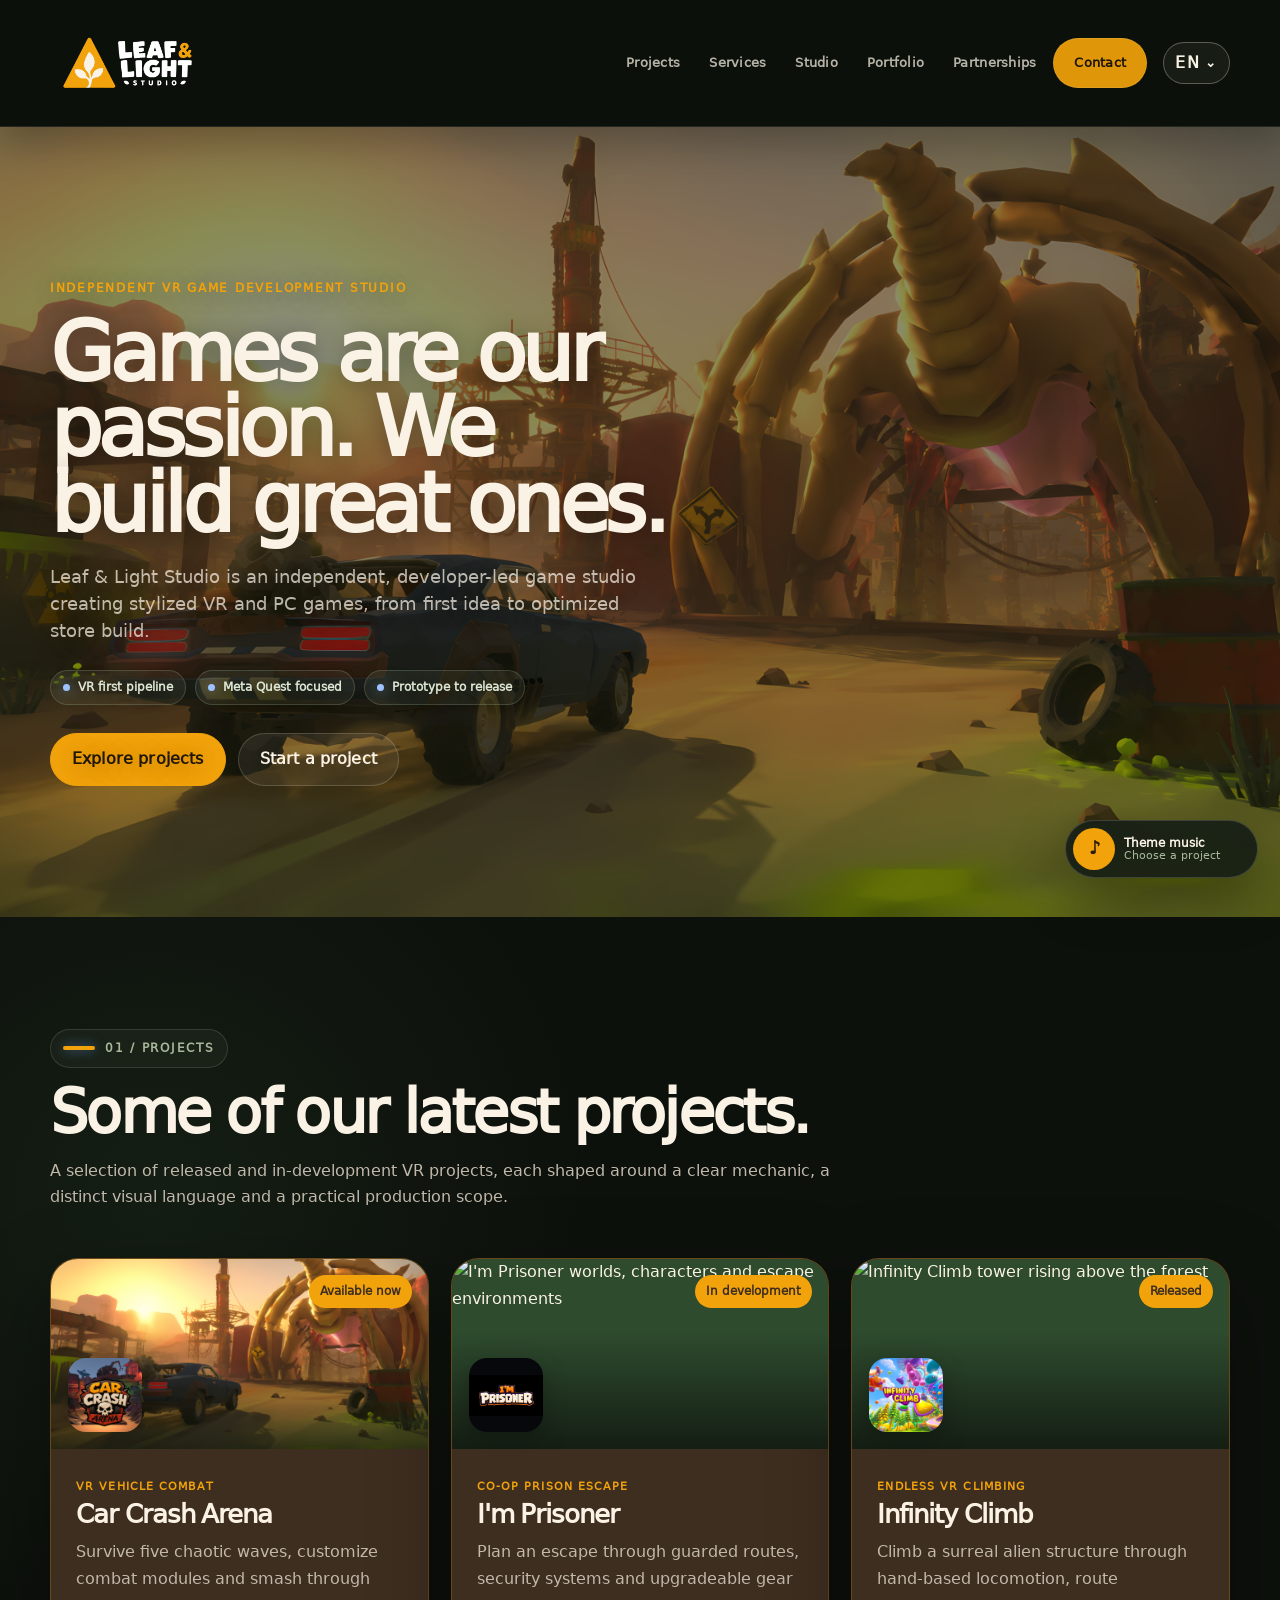
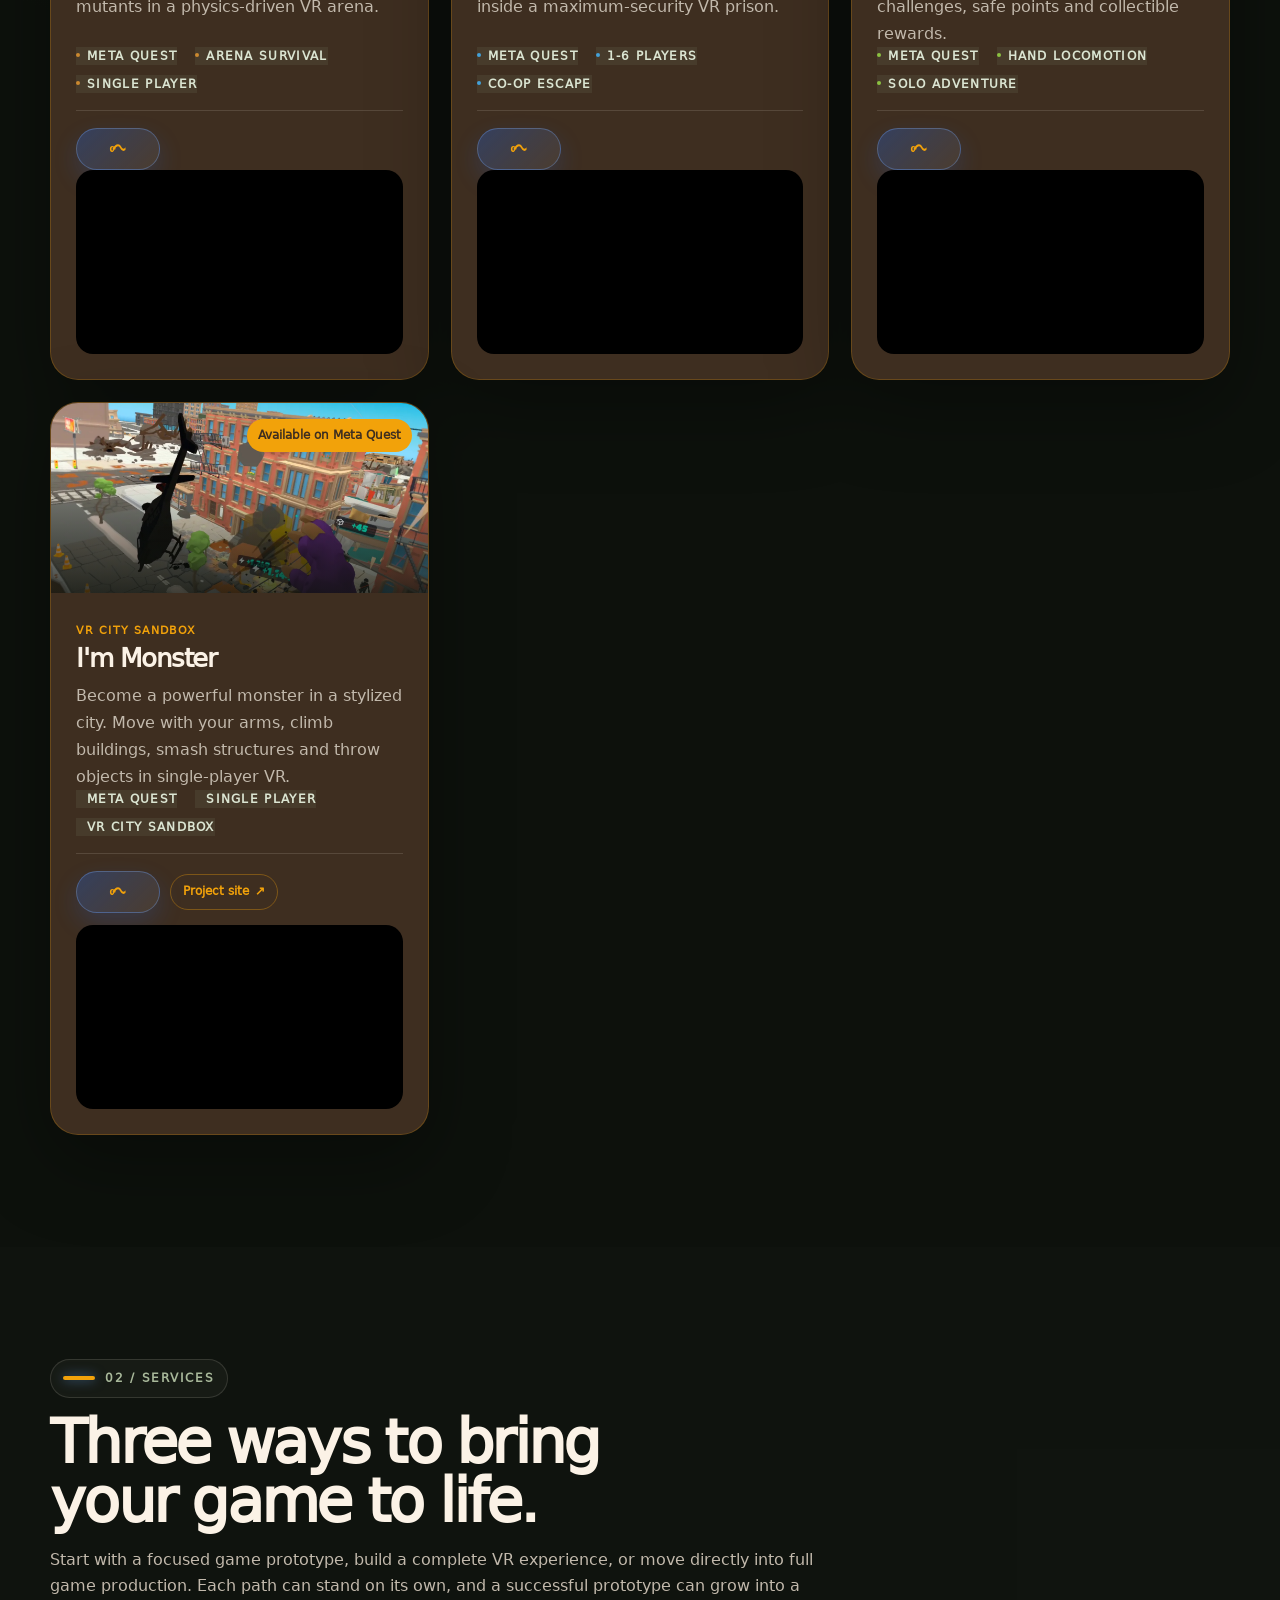
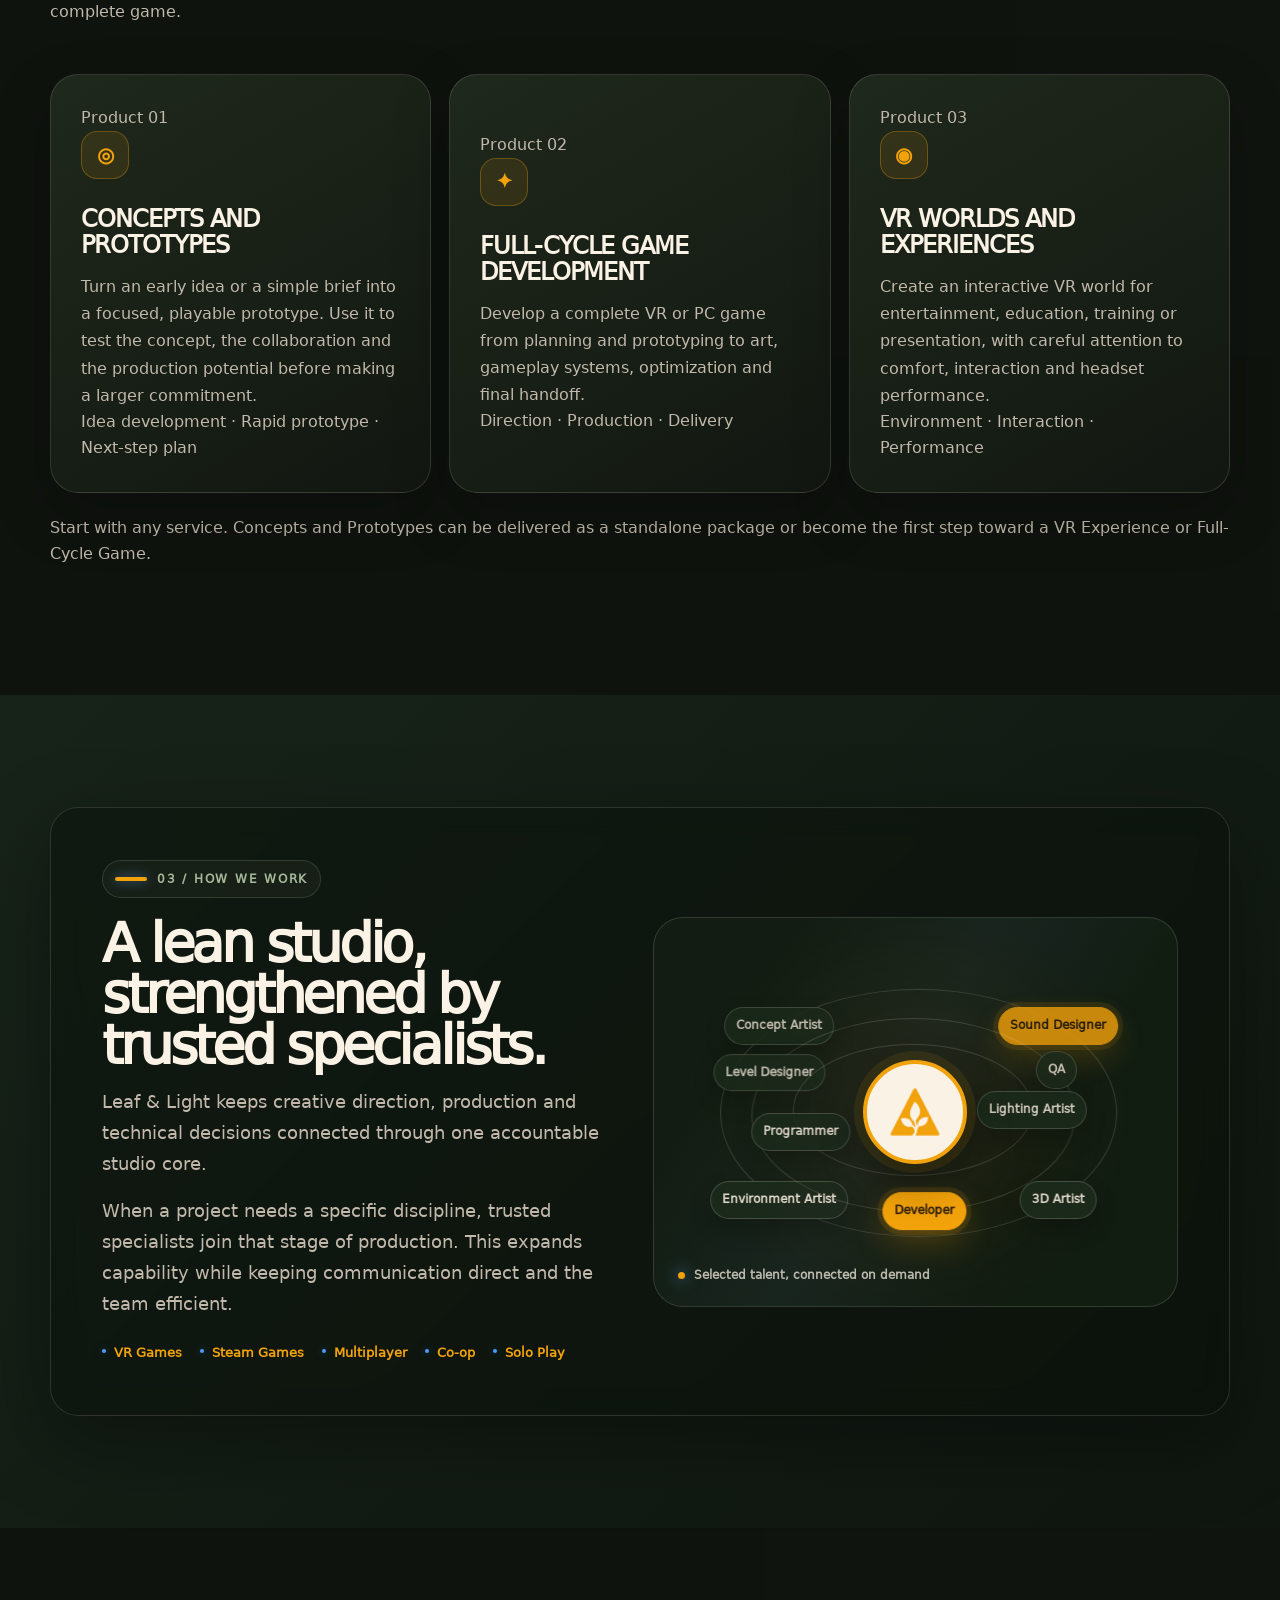
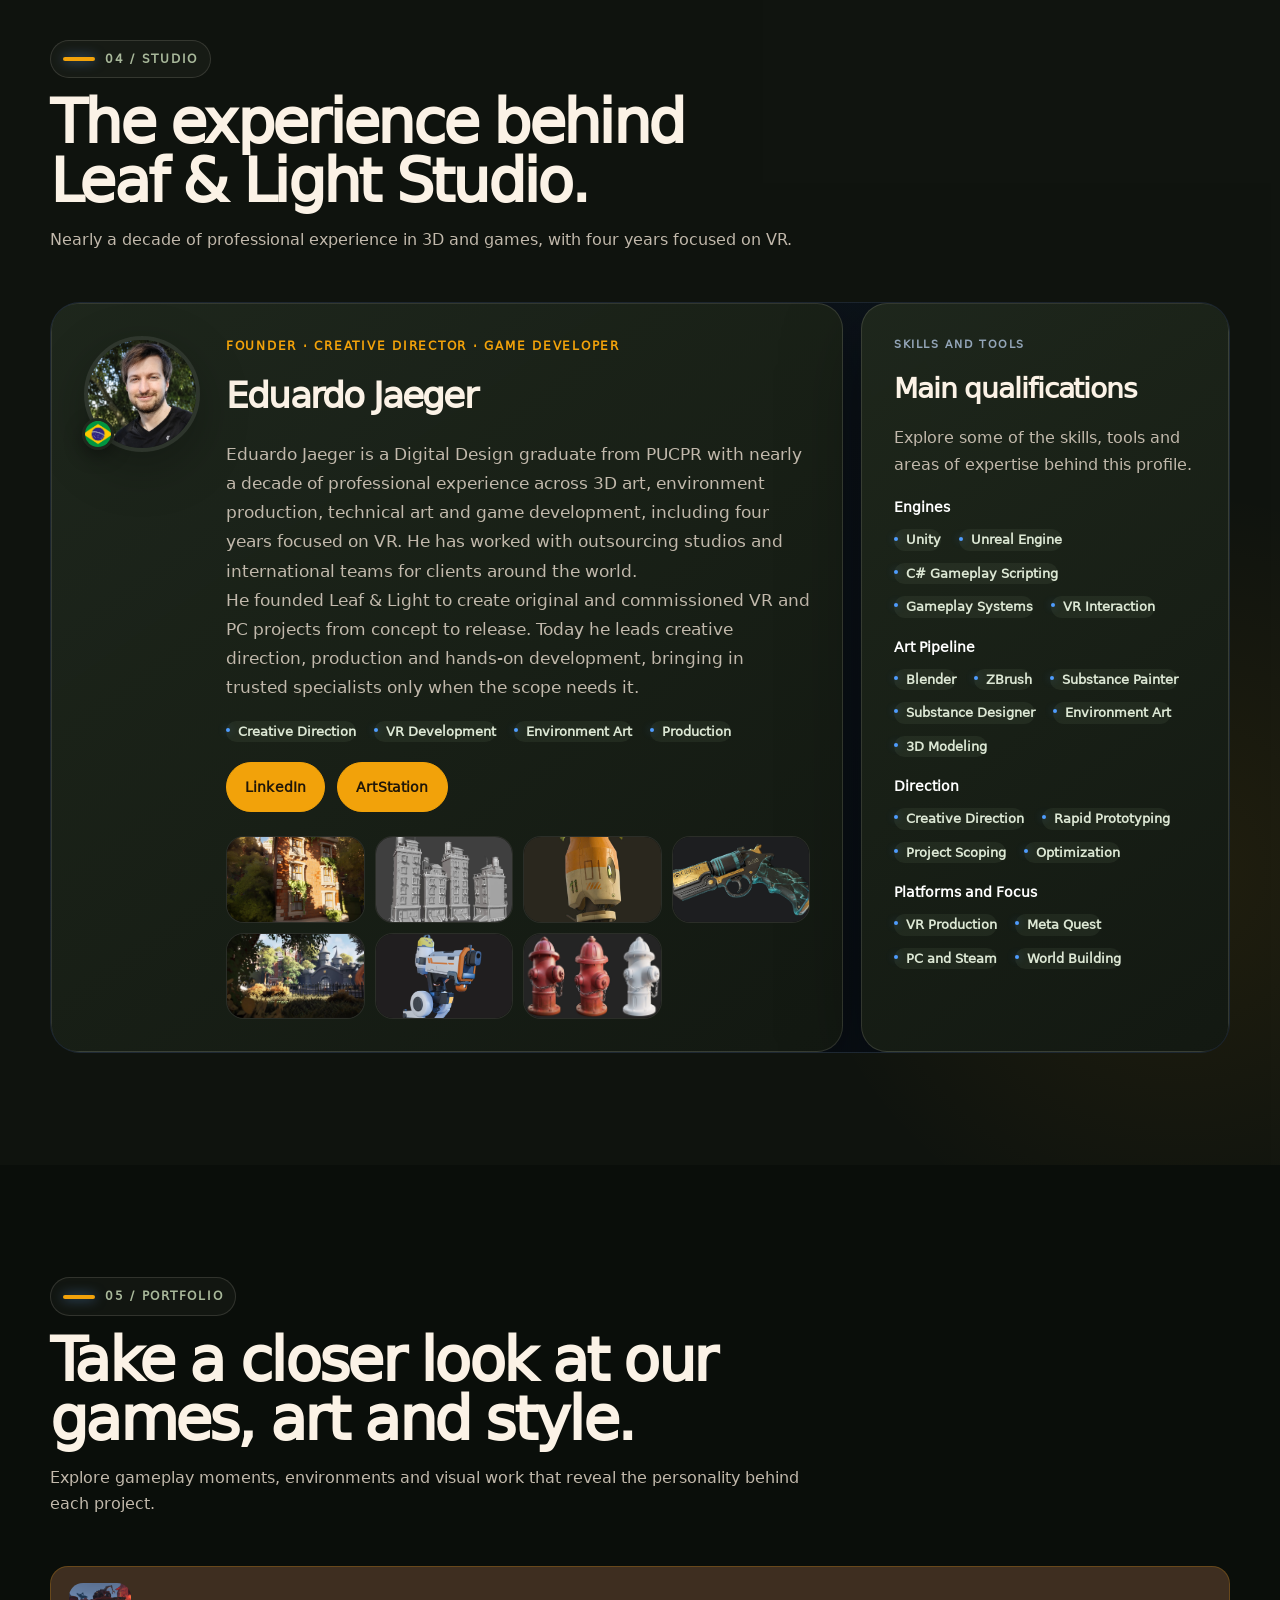
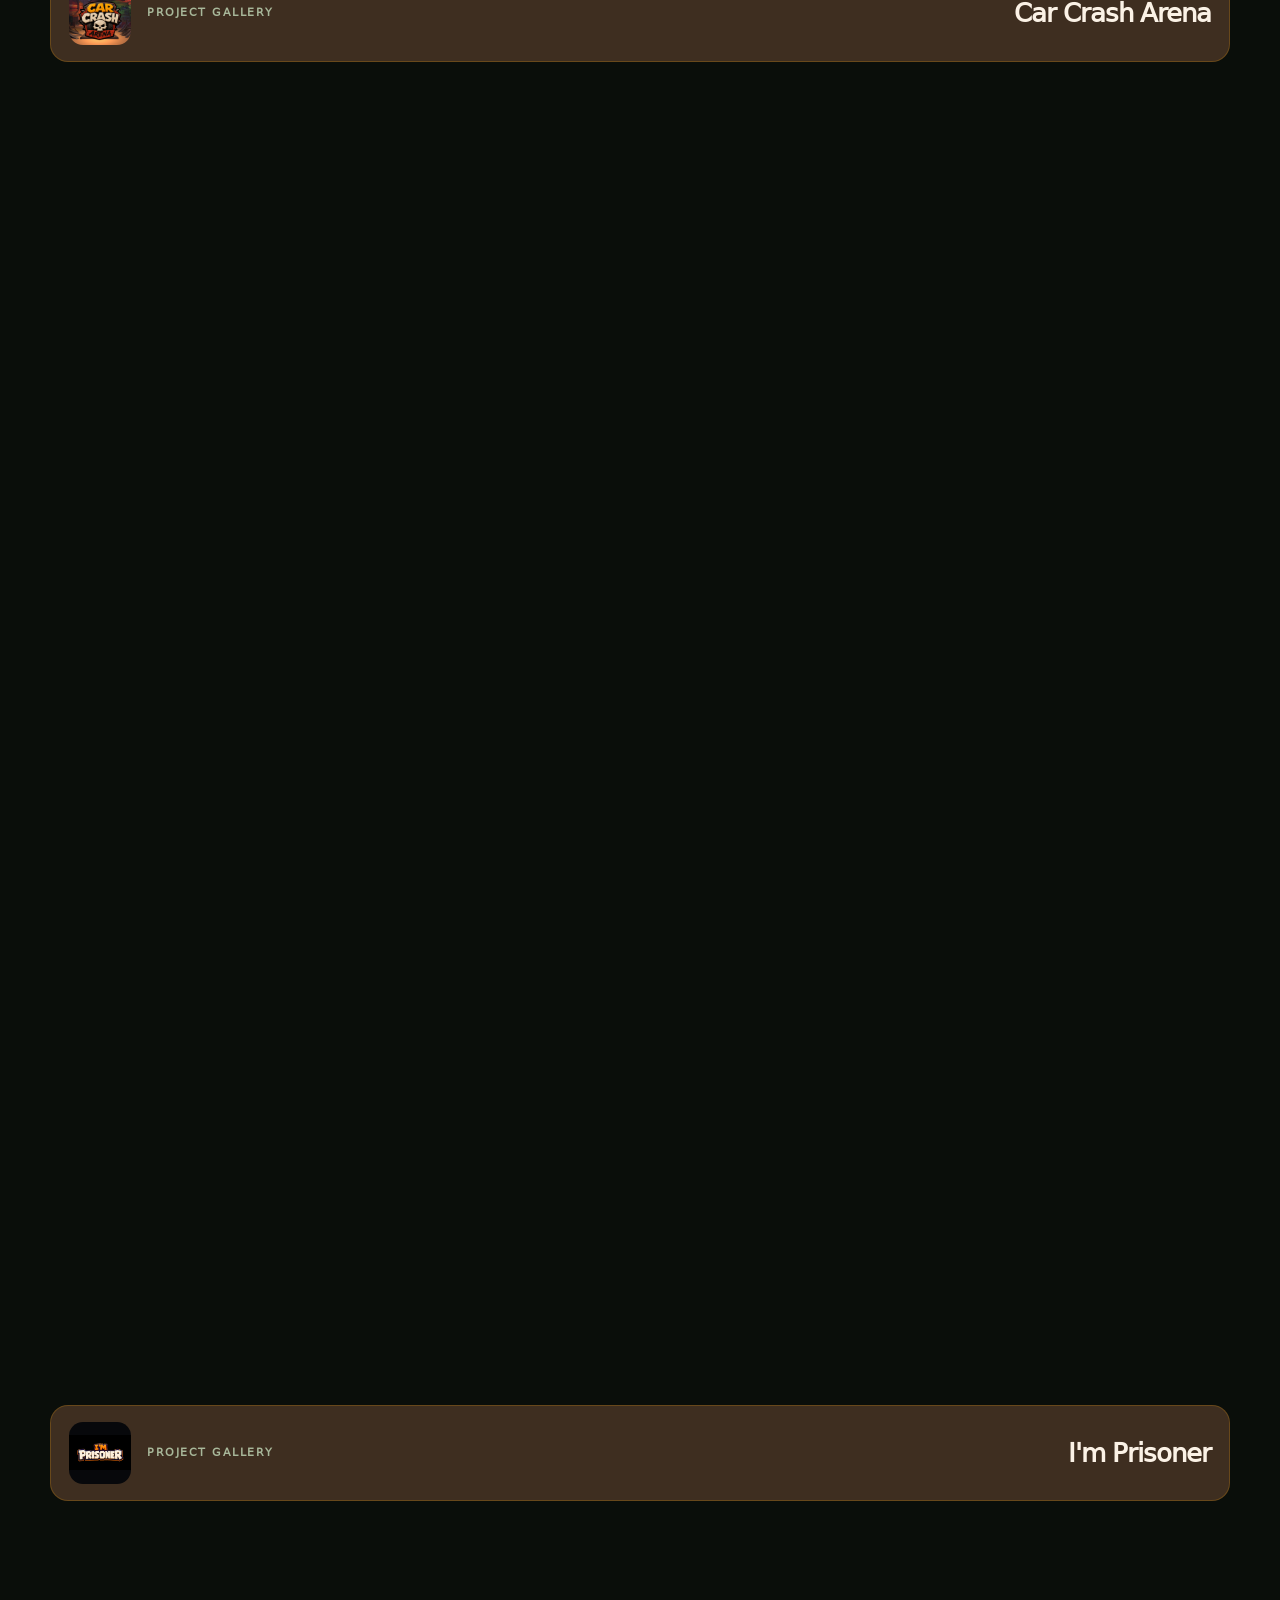
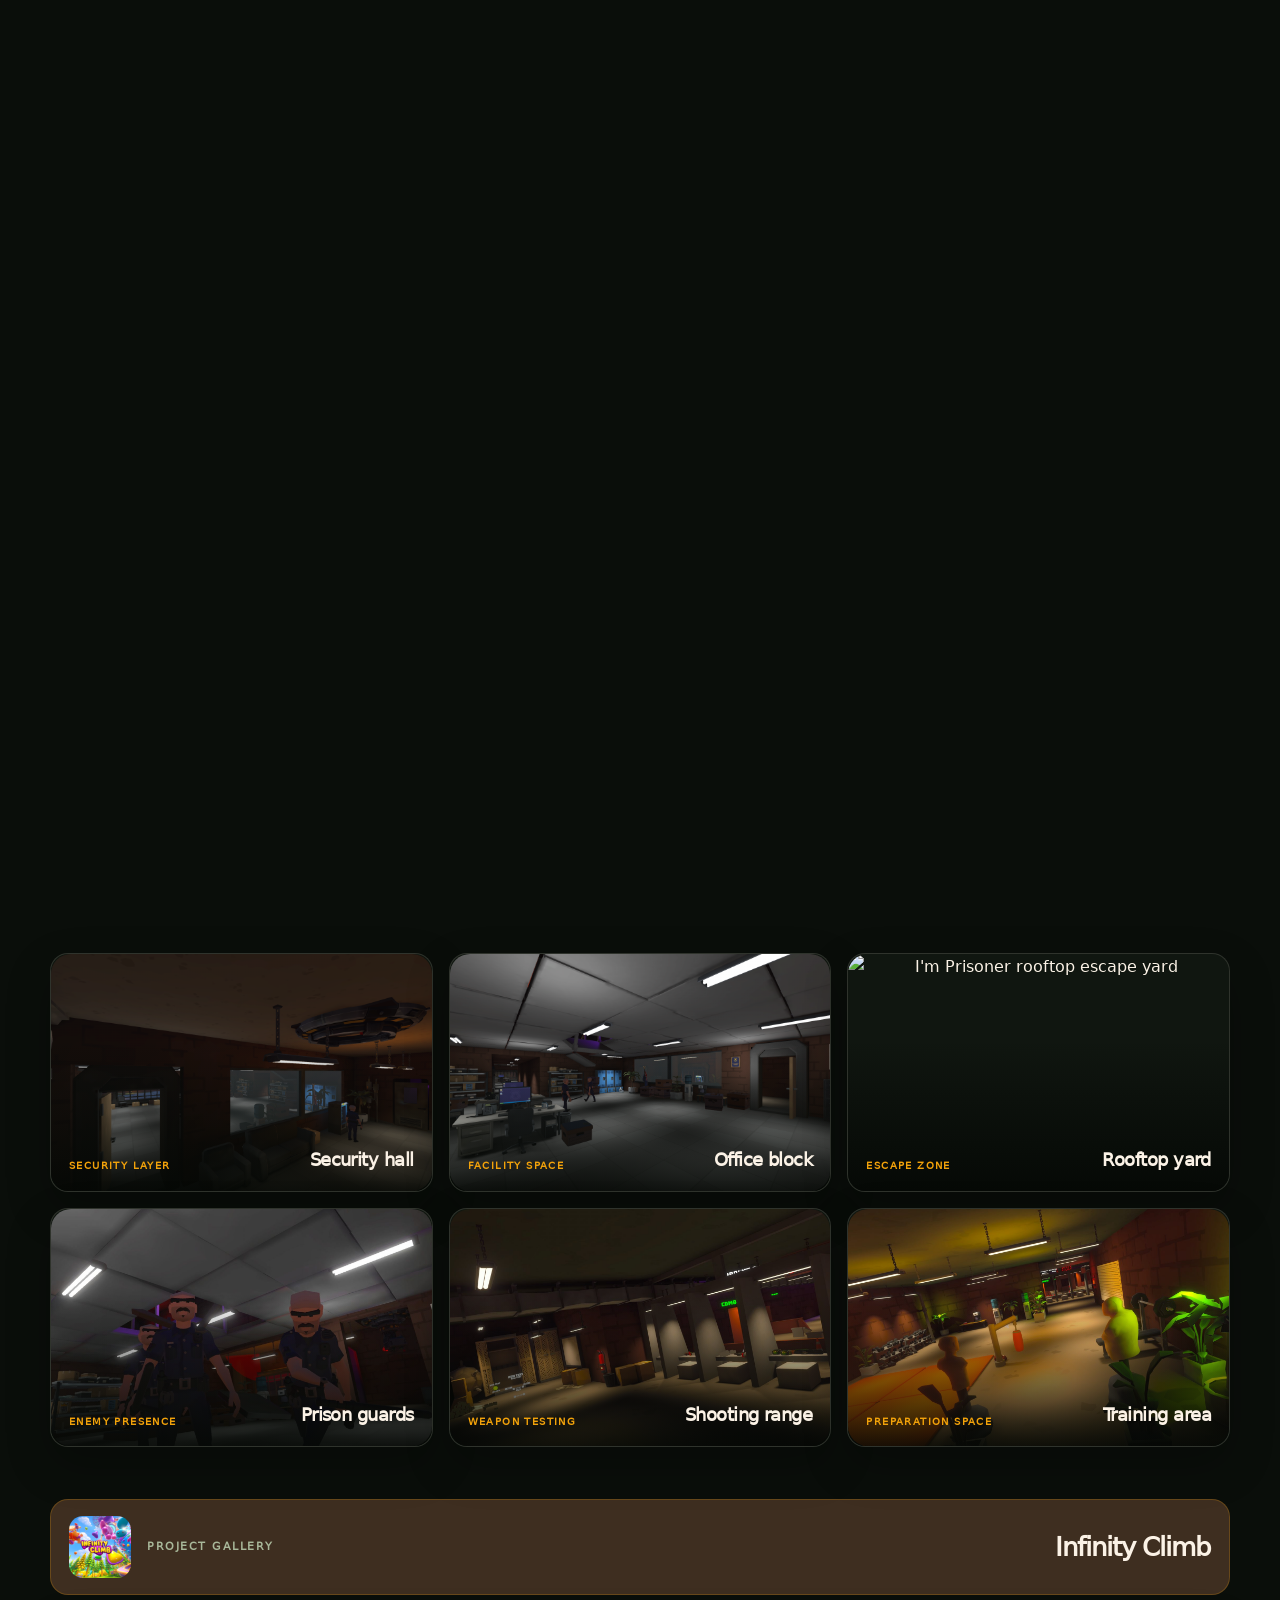
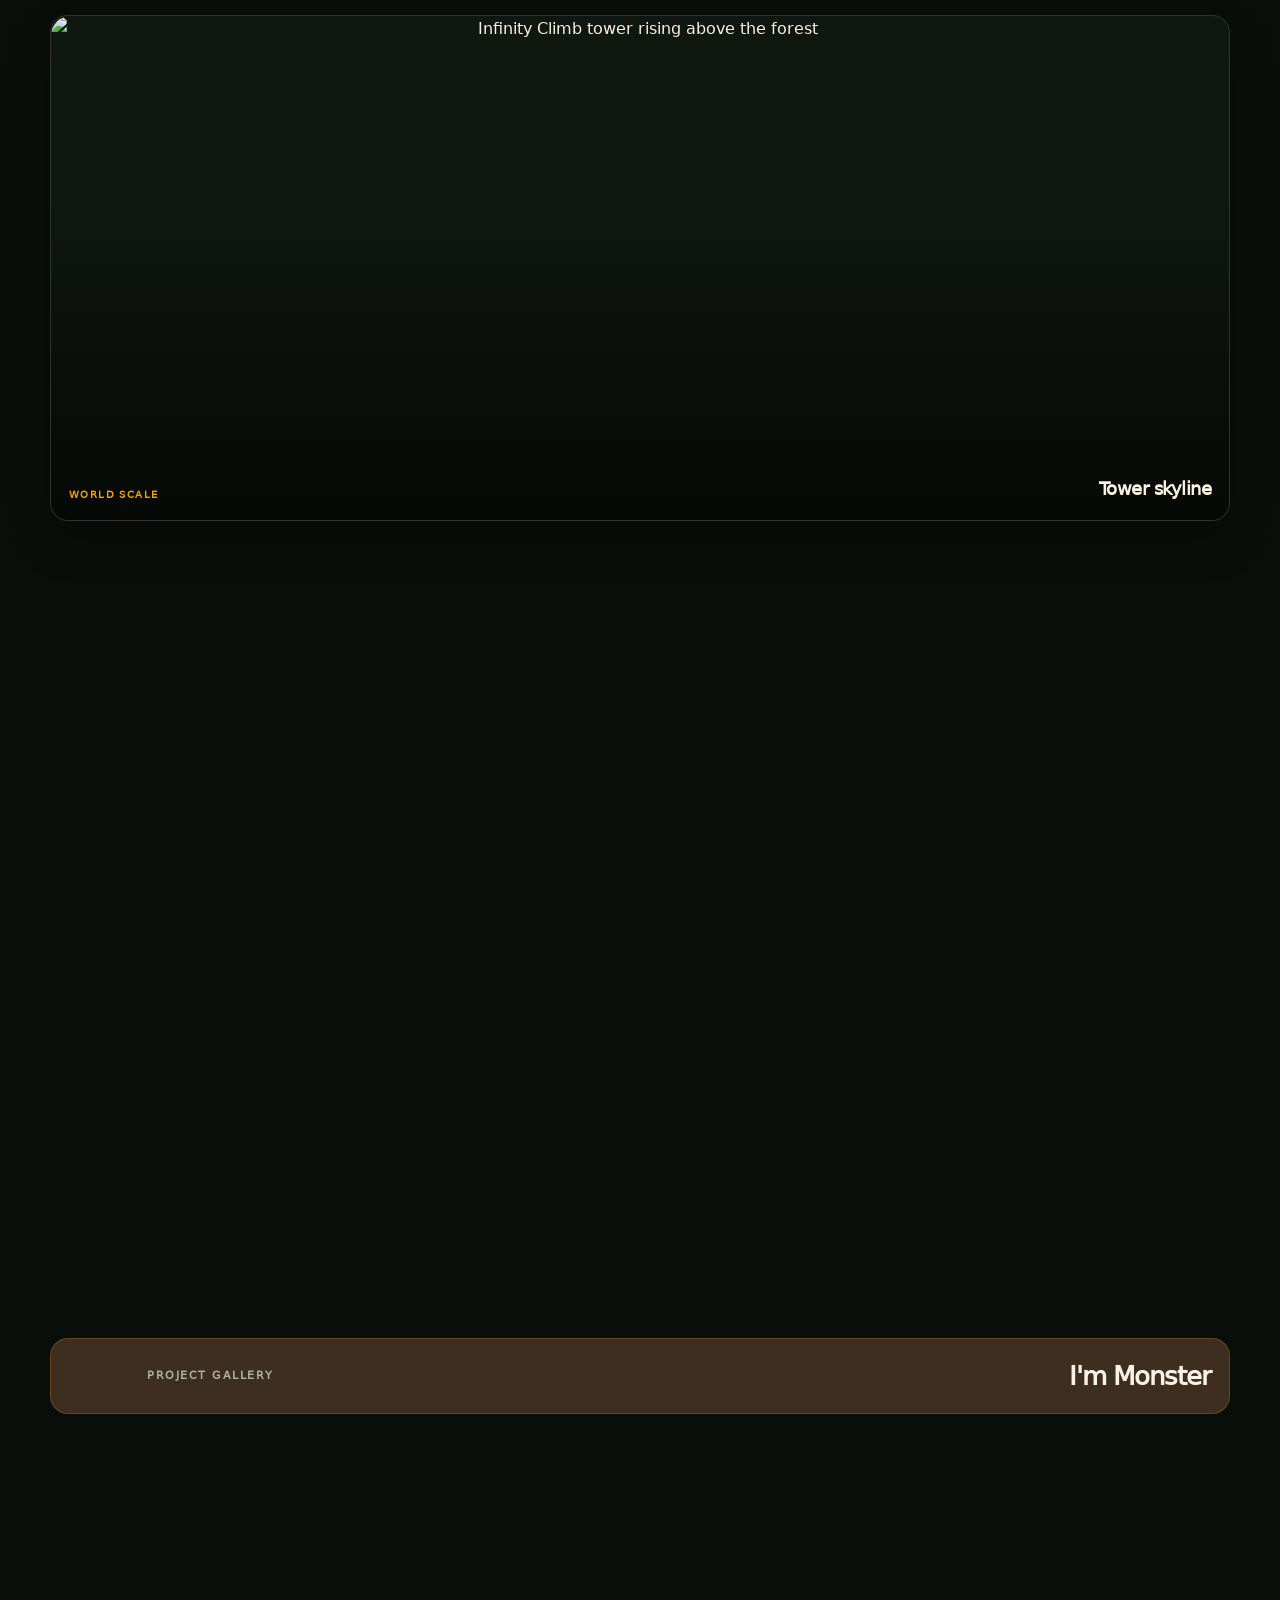
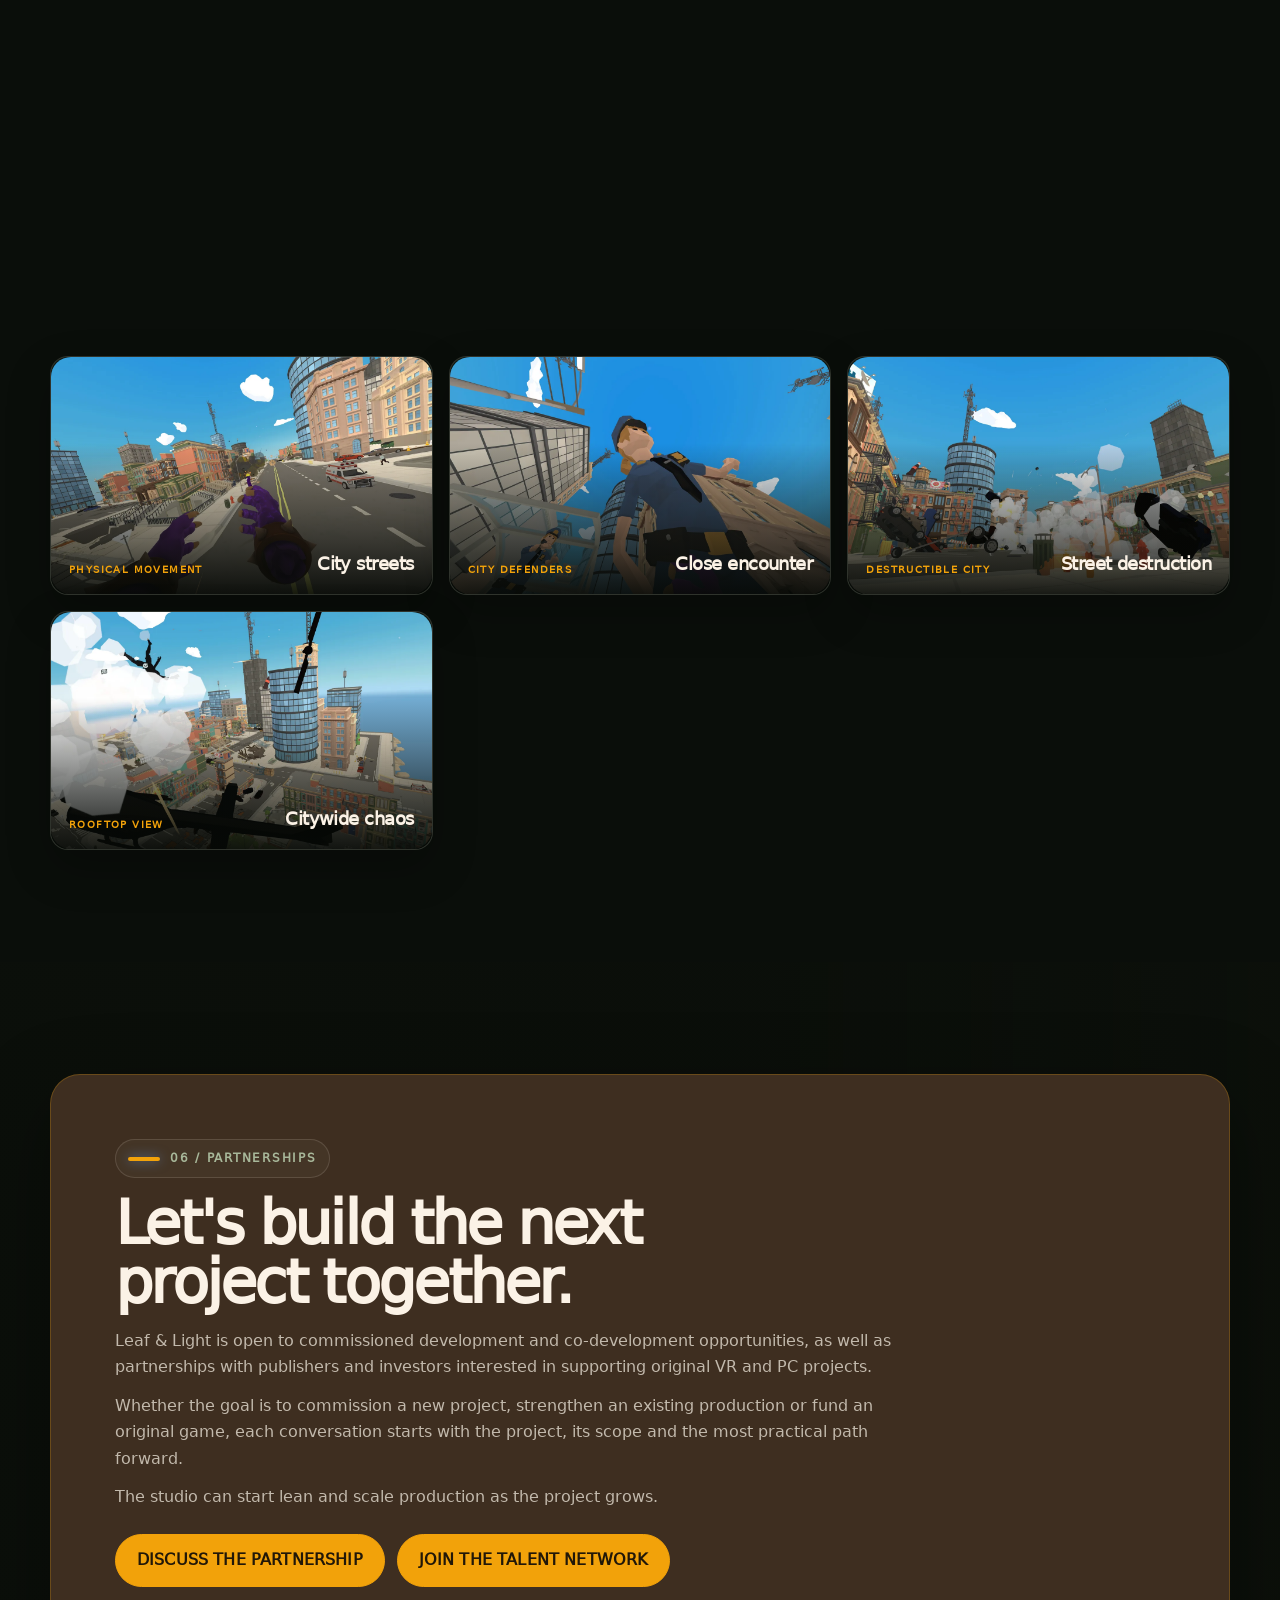
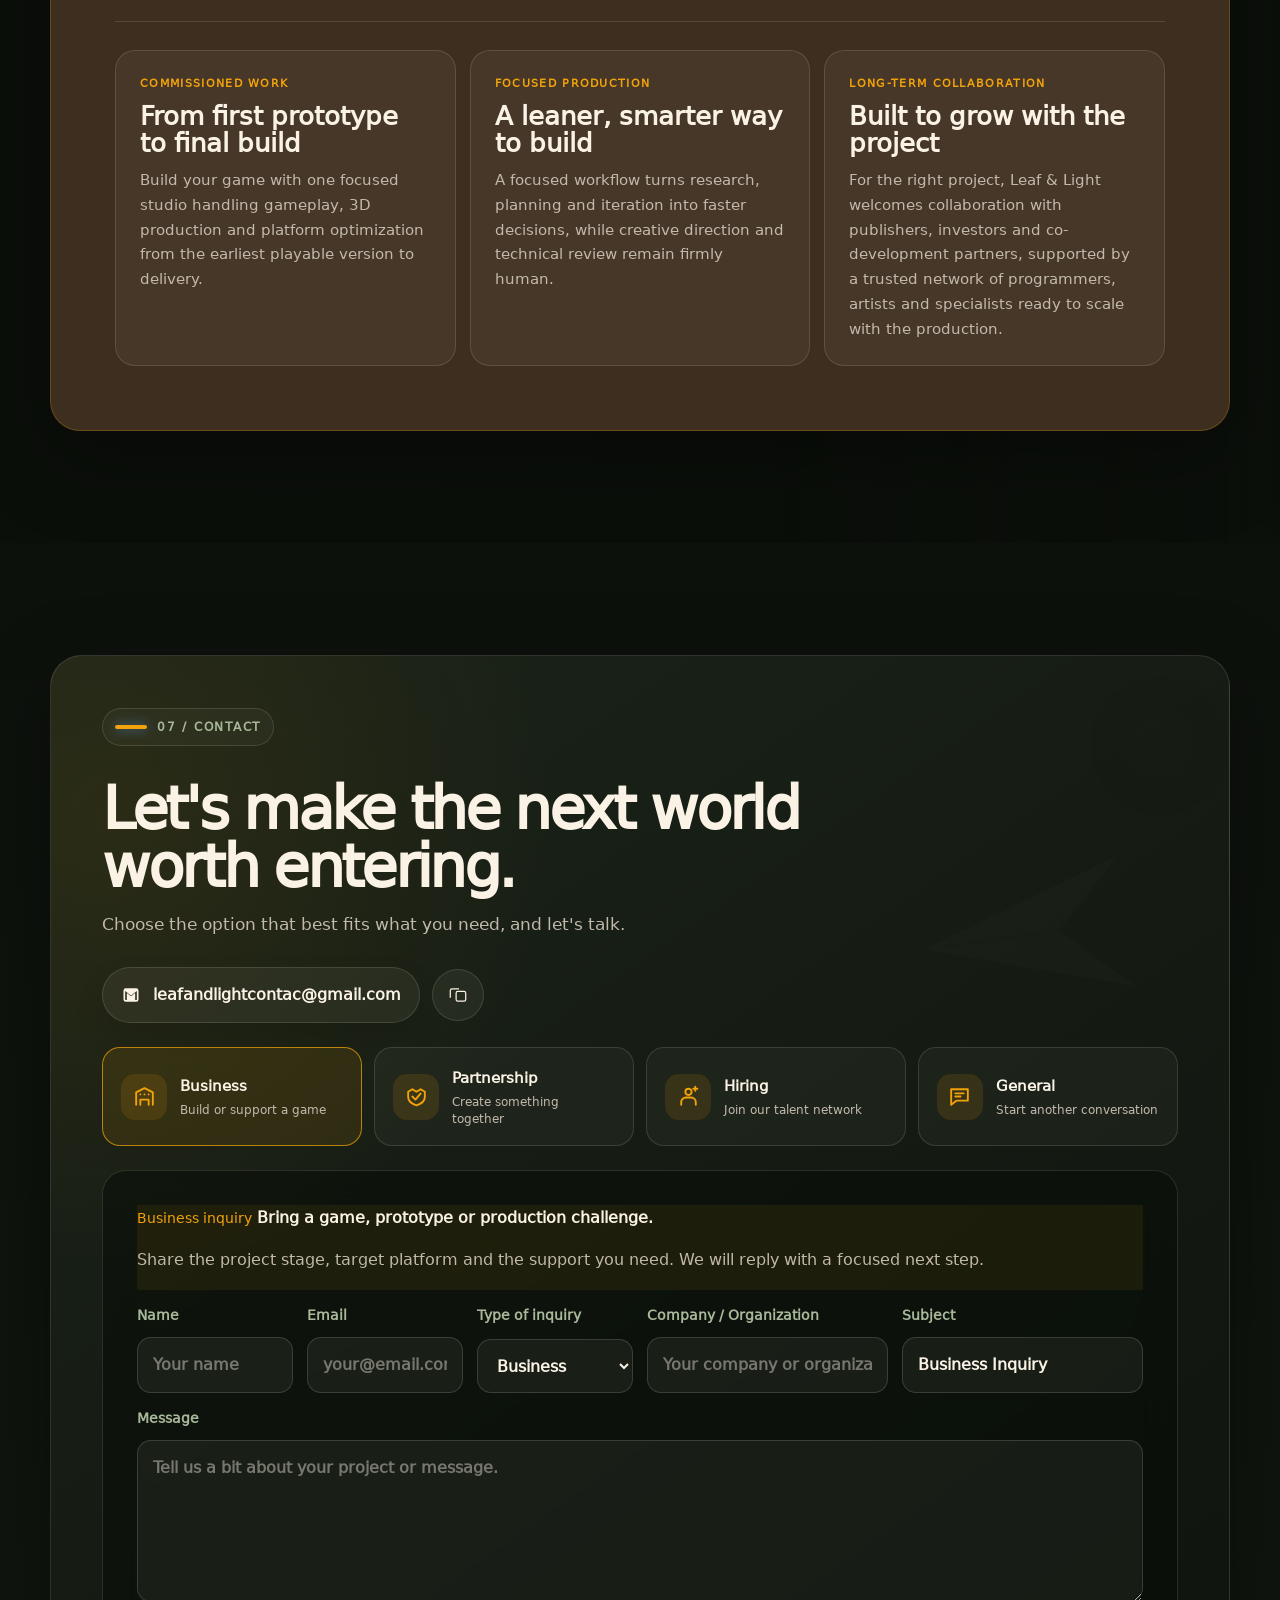
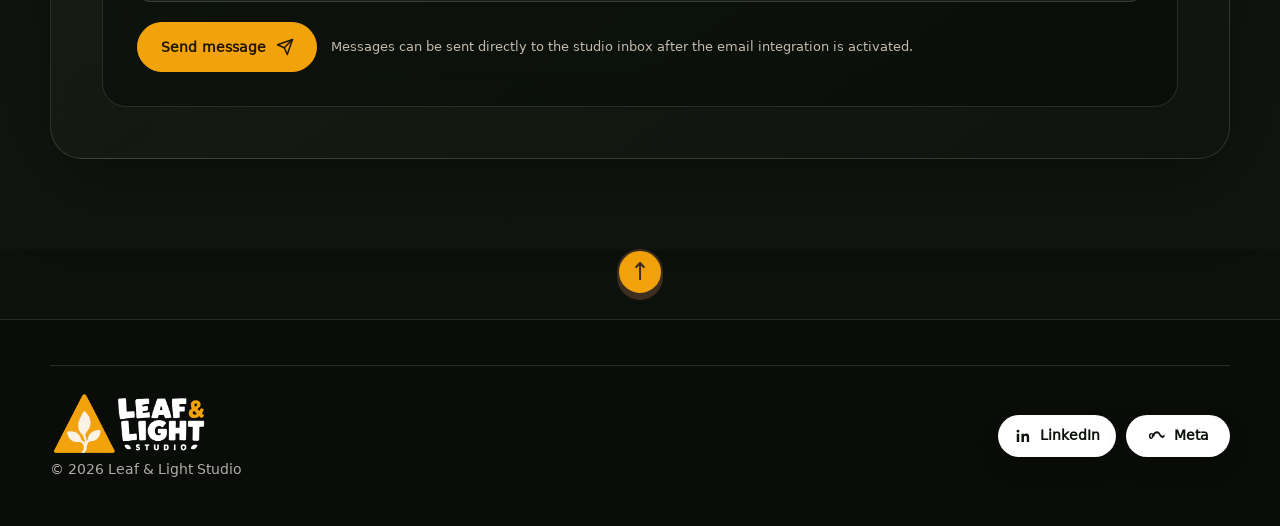
==== commit 08376c6e: "Update I'm Monster media and Meta Quest availability" ====
--- a/index.html
+++ b/index.html
@@ -94,9 +94,9 @@
     ]
   }
   </script>
-  <link rel="stylesheet" href="assets/css/styles.css?v=20261013160531-f5d94d5709ed" />
-  <link rel="stylesheet" href="assets/css/brand-v2.css?v=20261013160531-f5d94d5709ed" />
-  <link rel="stylesheet" href="assets/css/version-switcher.css?v=20261013160531-f5d94d5709ed" />
+  <link rel="stylesheet" href="assets/css/styles.css?v=20261021070456-e1ffe6614da9" />
+  <link rel="stylesheet" href="assets/css/brand-v2.css?v=20261021070456-e1ffe6614da9" />
+  <link rel="stylesheet" href="assets/css/version-switcher.css?v=20261021070456-e1ffe6614da9" />
 </head>
 <body class="leaf-light-brand">
   <header class="header">
@@ -255,21 +255,21 @@
 
           <article class="project-card project-card--compact project-card--monster">
             <div class="project-media">
-              <img src="assets/images/portfolio/im-monster/im-monster-city-street.png" alt="I'm Monster gameplay in a colorful city street" />
-              <span class="project-status">In development</span>
+              <img src="assets/images/portfolio/im-monster/im-monster-meta-helicopter-grab.webp" alt="I'm Monster grabbing a helicopter above the city" />
+              <span class="project-status">Available on Meta Quest</span>
             </div>
             <div class="project-body">
               <div class="project-title"><span class="project-kicker">VR city sandbox</span><h3>I'm Monster</h3></div>
-              <p>Take on a giant monster role in a colorful city playground, climbing rooftops, handling oversized objects and causing joyful mayhem in VR.</p>
-              <div class="tag-row"><span class="tag">Meta Quest</span><span class="tag">RumbleKin</span><span class="tag">VR city sandbox</span></div>
+              <p>Become a powerful monster in a stylized city. Move with your arms, climb buildings, smash structures and throw objects in single-player VR.</p>
+              <div class="tag-row"><span class="tag">Meta Quest</span><span class="tag">Single player</span><span class="tag">VR city sandbox</span></div>
               <div class="project-actions">
                 <div class="project-link-row">
-                  <a class="store-link store-link--meta" href="https://www.meta.com/experiences/im-monster/1377354358785453" target="_blank" rel="noreferrer" aria-label="Open I'm Monster on the Meta Store">
+                  <a class="store-link store-link--meta" href="https://www.meta.com/experiences/im-monster/1377354358785453/" target="_blank" rel="noreferrer" aria-label="Open I'm Monster on the Meta Store">
                     <svg class="meta-store-icon" viewBox="0 0 24 24" aria-hidden="true"><path d="M4.5 12c2.2-4.3 4.8-6.5 7.5-6.5 1.7 0 3 1.1 4.2 3.1 1.1 1.8 2 3 3.3 3 1.1 0 1.8-.8 2.5-1.8v3.1c-.8.9-1.6 1.6-2.8 1.6-2 0-3.1-1.6-4.2-3.4-1-1.7-1.7-2.7-2.9-2.7-1.6 0-3.5 1.8-5.3 5.3-.7 1.4-1.5 2.4-2.9 2.4-1.7 0-2.7-1.6-2.7-4.1 0-2.6 1.1-4 3.3-4 1.6 0 2.7 1 4 3.1l.4.6-.9 1.3-.6-1C6.4 10.2 5.5 9.5 4.6 9.5c-.8 0-1.3.9-1.3 2.5 0 1.3.4 2.1 1.1 2.1.6 0 .9-.5 1.1-1.1z" fill="currentColor"/></svg>
                   </a>
                   <a class="project-link" href="https://leafandlight.github.io/rumblekin-vr-site/" target="_blank" rel="noreferrer">Project site <span aria-hidden="true">↗</span></a>
                 </div>
-                <div class="project-trailer project-trailer--visible"><div class="video-embed"><iframe src="https://www.youtube-nocookie.com/embed/mHOn2-SyWGU?rel=0&amp;playsinline=1&amp;enablejsapi=1" title="I'm Monster trailer" loading="lazy" allow="accelerometer; autoplay; clipboard-write; encrypted-media; gyroscope; picture-in-picture; web-share" referrerpolicy="strict-origin-when-cross-origin" allowfullscreen></iframe></div></div>
+                <div class="project-trailer project-trailer--visible"><div class="video-embed"><iframe src="https://www.youtube-nocookie.com/embed/48R0Wj0FBWE?rel=0&amp;playsinline=1&amp;enablejsapi=1" title="I'm Monster trailer" loading="lazy" allow="accelerometer; autoplay; clipboard-write; encrypted-media; gyroscope; picture-in-picture; web-share" referrerpolicy="strict-origin-when-cross-origin" allowfullscreen></iframe></div></div>
               </div>
             </div>
           </article>
@@ -604,24 +604,24 @@
           <div class="portfolio-chapter portfolio-chapter--secondary portfolio-chapter--monster"><span class="portfolio-chapter-label">Project gallery</span><strong>I'm Monster</strong></div>
 
           <figure class="shot cinema-shot cinema-project-feature portfolio-reveal" data-project="I'm Monster">
-            <button class="portfolio-open" type="button" aria-label="Open I'm Monster city street image"><img src="assets/images/portfolio/im-monster/im-monster-city-street.png" alt="I'm Monster gameplay in a colorful city street" loading="lazy" /></button>
-            <figcaption><span>City playground</span><strong>Monster on the move</strong></figcaption>
+            <button class="portfolio-open" type="button" aria-label="Open I'm Monster helicopter grab image"><img src="assets/images/portfolio/im-monster/im-monster-meta-helicopter-grab.webp" alt="I'm Monster grabbing a helicopter above the city" loading="lazy" /></button>
+            <figcaption><span>Hands-on VR</span><strong>Helicopter grab</strong></figcaption>
           </figure>
           <figure class="shot cinema-shot cinema-thumb portfolio-reveal" data-project="I'm Monster">
-            <button class="portfolio-open" type="button" aria-label="Open I'm Monster street work image"><img src="assets/images/portfolio/im-monster/im-monster-street-work.png" alt="I'm Monster hands beside a city street excavation" loading="lazy" /></button>
-            <figcaption><span>Hands-on VR</span><strong>Street-level chaos</strong></figcaption>
+            <button class="portfolio-open" type="button" aria-label="Open I'm Monster city streets image"><img src="assets/images/portfolio/im-monster/im-monster-meta-city-movement.webp" alt="I'm Monster moving through a city street using its arms" loading="lazy" /></button>
+            <figcaption><span>Physical movement</span><strong>City streets</strong></figcaption>
           </figure>
           <figure class="shot cinema-shot cinema-thumb portfolio-reveal" data-project="I'm Monster">
-            <button class="portfolio-open" type="button" aria-label="Open I'm Monster rooftop image"><img src="assets/images/portfolio/im-monster/im-monster-rooftop.png" alt="I'm Monster view from above the city rooftops" loading="lazy" /></button>
-            <figcaption><span>Vertical play</span><strong>Rooftop view</strong></figcaption>
+            <button class="portfolio-open" type="button" aria-label="Open I'm Monster close encounter image"><img src="assets/images/portfolio/im-monster/im-monster-meta-city-defenders.webp" alt="I'm Monster holding a city defender beside a building" loading="lazy" /></button>
+            <figcaption><span>City defenders</span><strong>Close encounter</strong></figcaption>
           </figure>
           <figure class="shot cinema-shot cinema-thumb portfolio-reveal" data-project="I'm Monster">
-            <button class="portfolio-open" type="button" aria-label="Open I'm Monster skyline image"><img src="assets/images/portfolio/im-monster/im-monster-skyline.png" alt="I'm Monster looking across a colorful city skyline" loading="lazy" /></button>
-            <figcaption><span>Open city</span><strong>Skyline scale</strong></figcaption>
+            <button class="portfolio-open" type="button" aria-label="Open I'm Monster street destruction image"><img src="assets/images/portfolio/im-monster/im-monster-meta-street-destruction.webp" alt="I'm Monster gameplay with vehicles and destruction in the city" loading="lazy" /></button>
+            <figcaption><span>Destructible city</span><strong>Street destruction</strong></figcaption>
           </figure>
           <figure class="shot cinema-shot cinema-thumb portfolio-reveal" data-project="I'm Monster">
-            <button class="portfolio-open" type="button" aria-label="Open I'm Monster car chaos image"><img src="assets/images/portfolio/im-monster/im-monster-car-chaos.png" alt="I'm Monster interacting with cars in the city" loading="lazy" /></button>
-            <figcaption><span>Playful mayhem</span><strong>City in motion</strong></figcaption>
+            <button class="portfolio-open" type="button" aria-label="Open I'm Monster citywide chaos image"><img src="assets/images/portfolio/im-monster/im-monster-meta-rooftop-chaos.webp" alt="I'm Monster holding a helicopter above the city rooftops" loading="lazy" /></button>
+            <figcaption><span>Rooftop view</span><strong>Citywide chaos</strong></figcaption>
           </figure>
         </div>
 
@@ -954,11 +954,11 @@
     </div>
   </footer>
 
-  <script src="assets/js/locales/pt-BR.js?v=20261013160531-f5d94d5709ed"></script>
-  <script src="assets/js/locales/es.js?v=20261013160531-f5d94d5709ed"></script>
-  <script src="assets/js/locales/de.js?v=20261013160531-f5d94d5709ed"></script>
-  <script src="assets/js/locales/zh-CN.js?v=20261013160531-f5d94d5709ed"></script>
-  <script src="assets/js/i18n.js?v=20261013160531-f5d94d5709ed"></script>
+  <script src="assets/js/locales/pt-BR.js?v=20261021070456-e1ffe6614da9"></script>
+  <script src="assets/js/locales/es.js?v=20261021070456-e1ffe6614da9"></script>
+  <script src="assets/js/locales/de.js?v=20261021070456-e1ffe6614da9"></script>
+  <script src="assets/js/locales/zh-CN.js?v=20261021070456-e1ffe6614da9"></script>
+  <script src="assets/js/i18n.js?v=20261021070456-e1ffe6614da9"></script>
   <script src="https://www.youtube.com/iframe_api"></script>
   <script>
     const assetVersion = Date.now();
